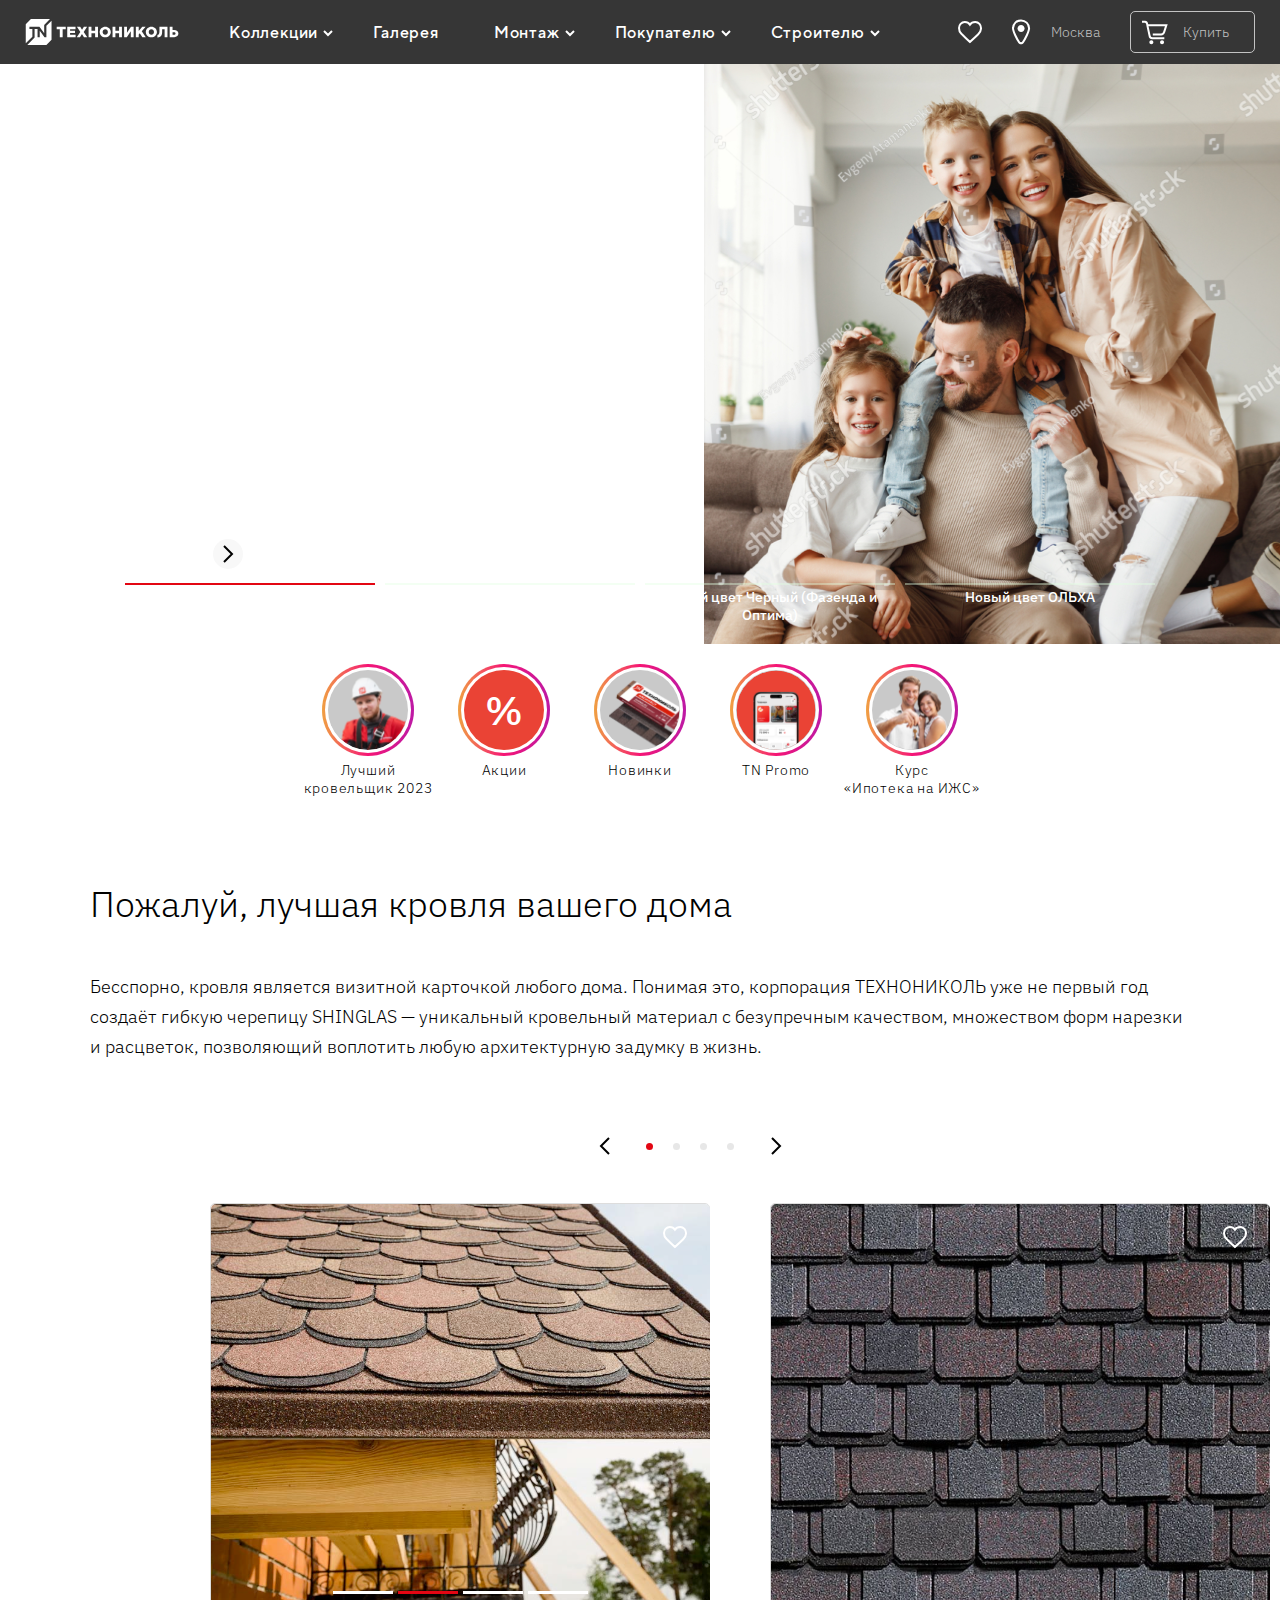
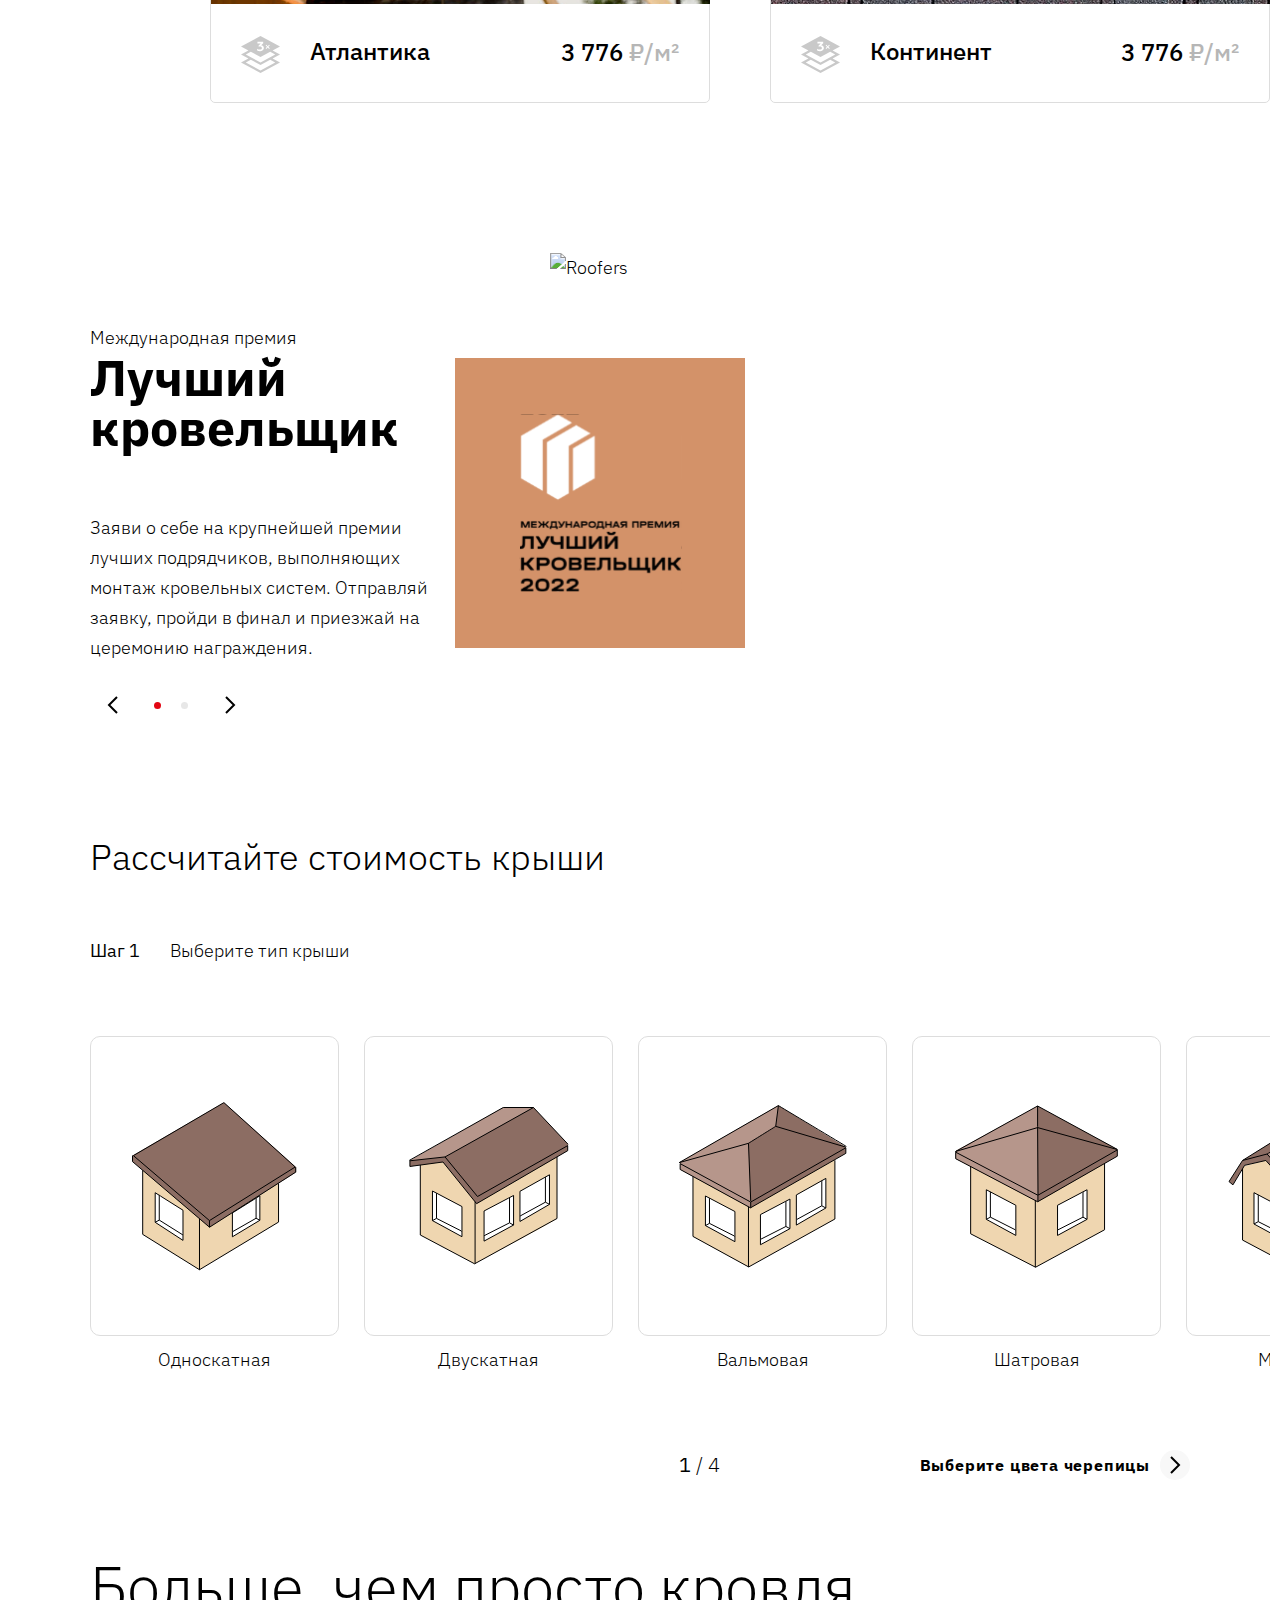
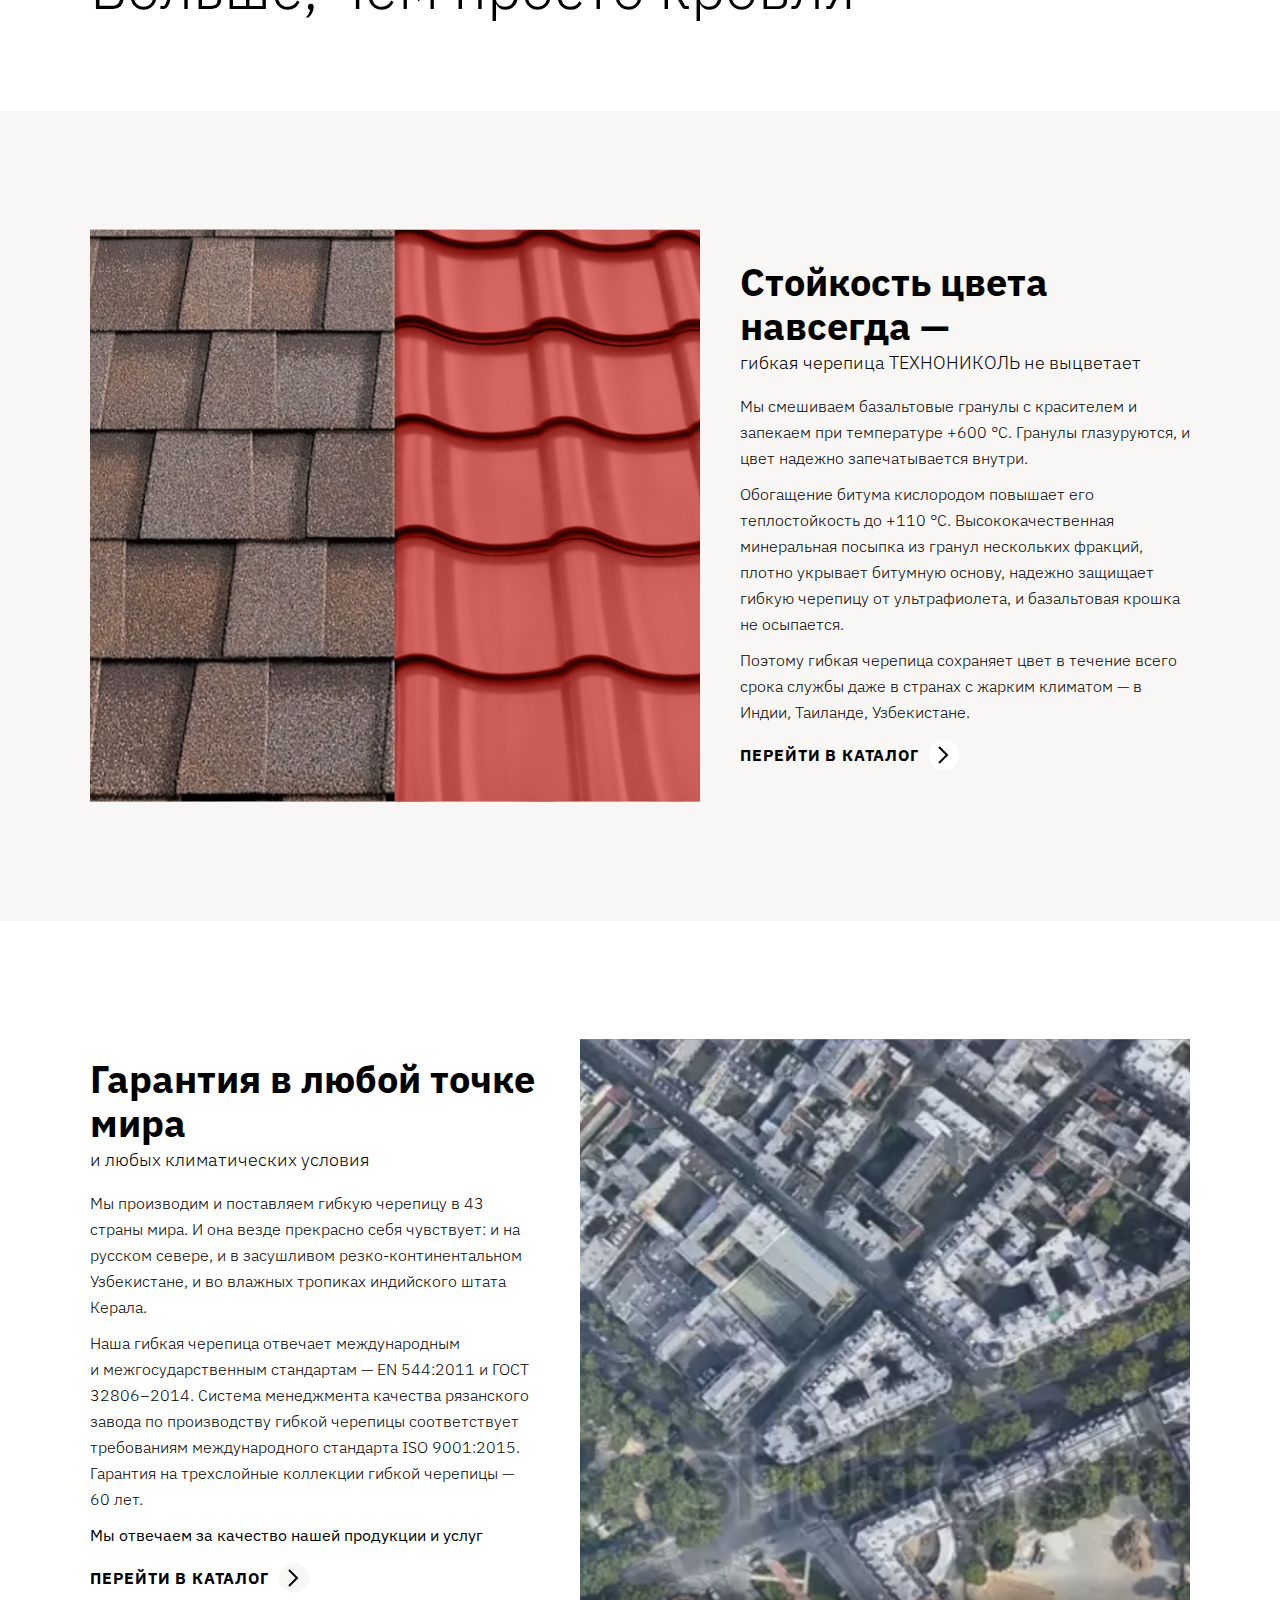
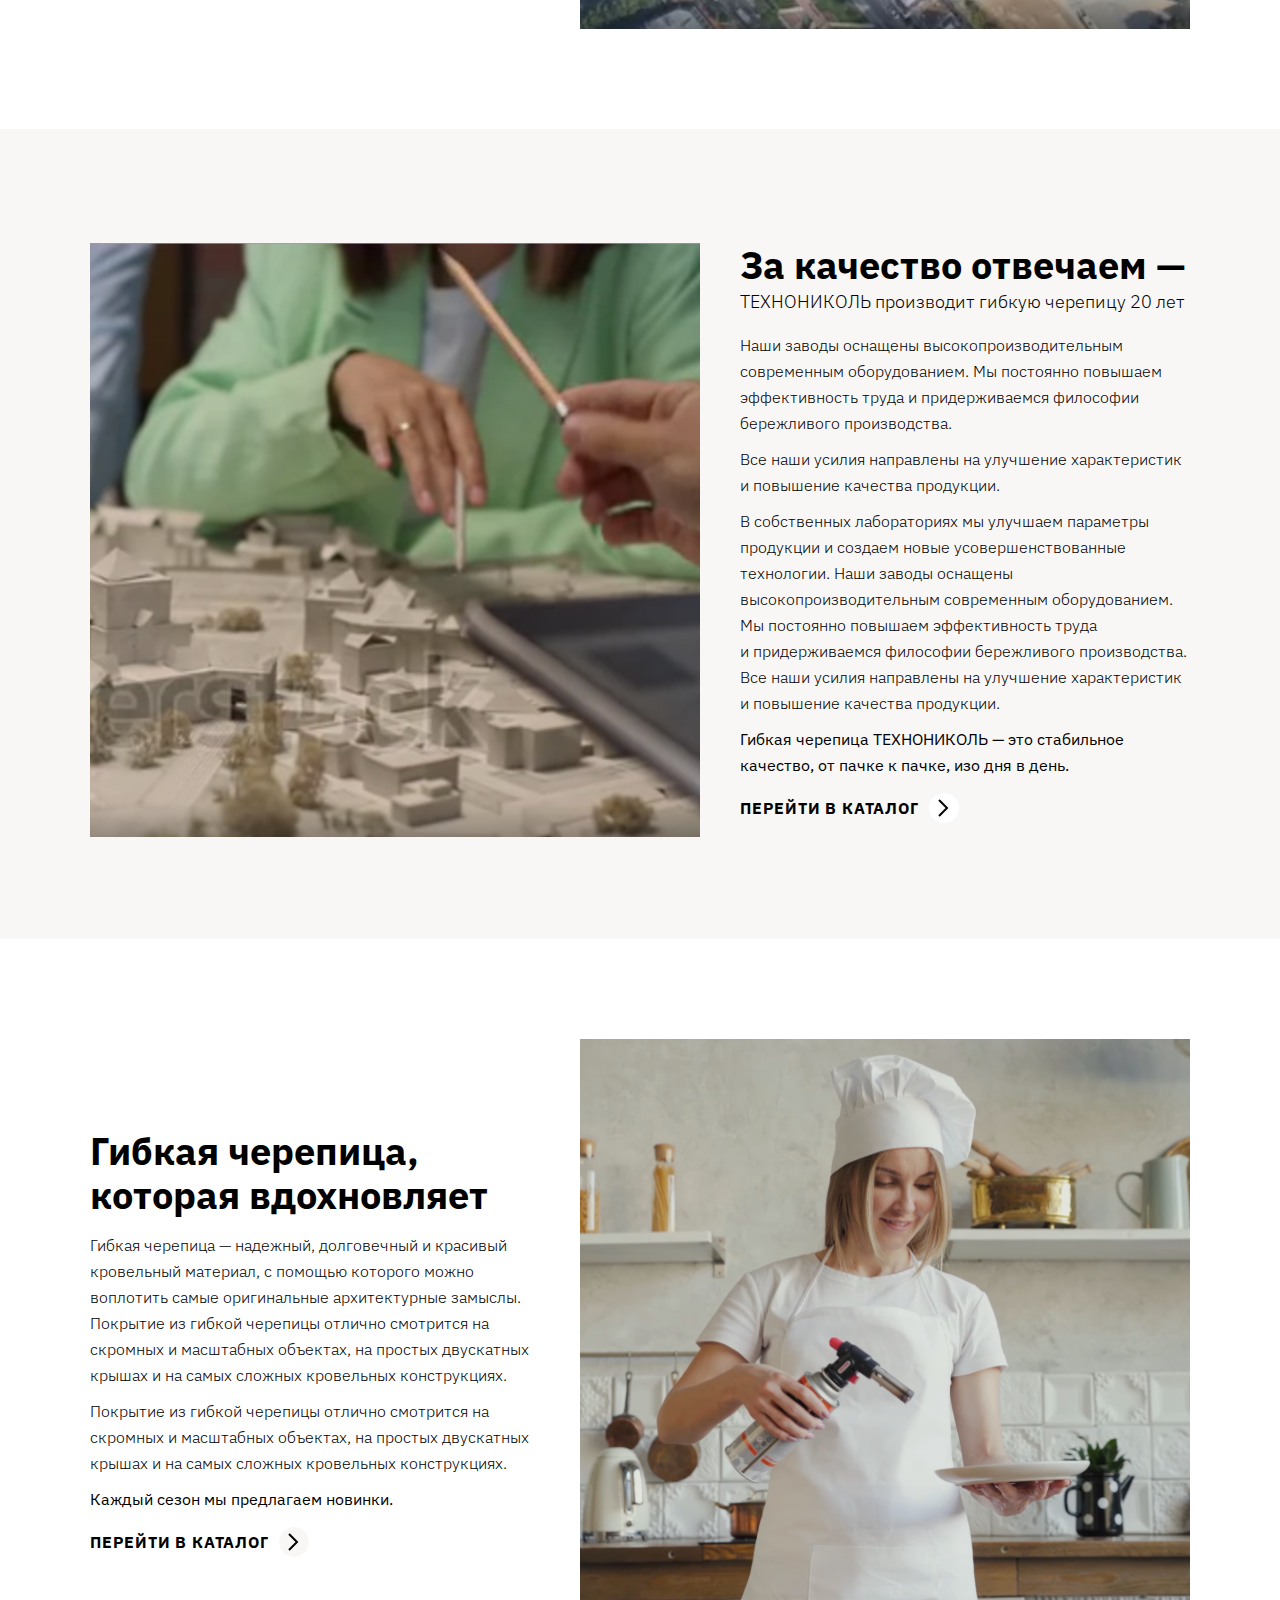
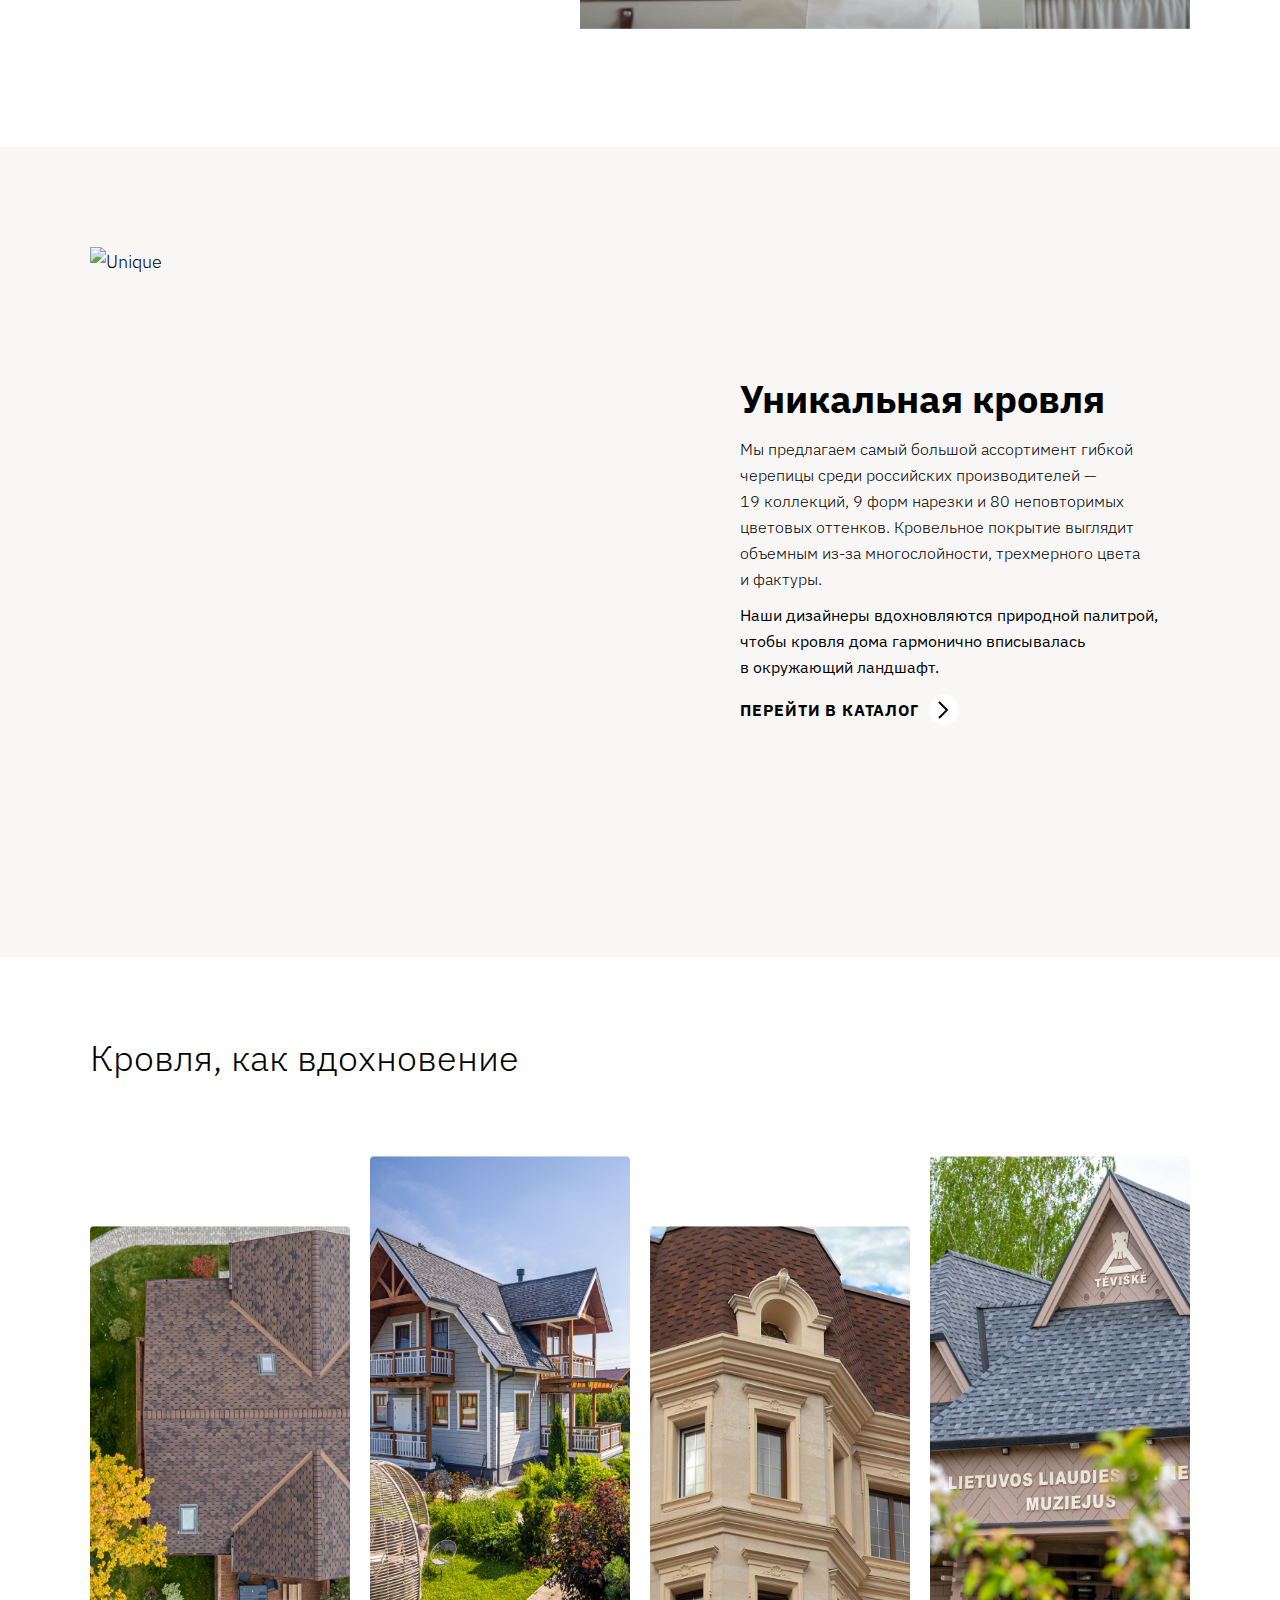
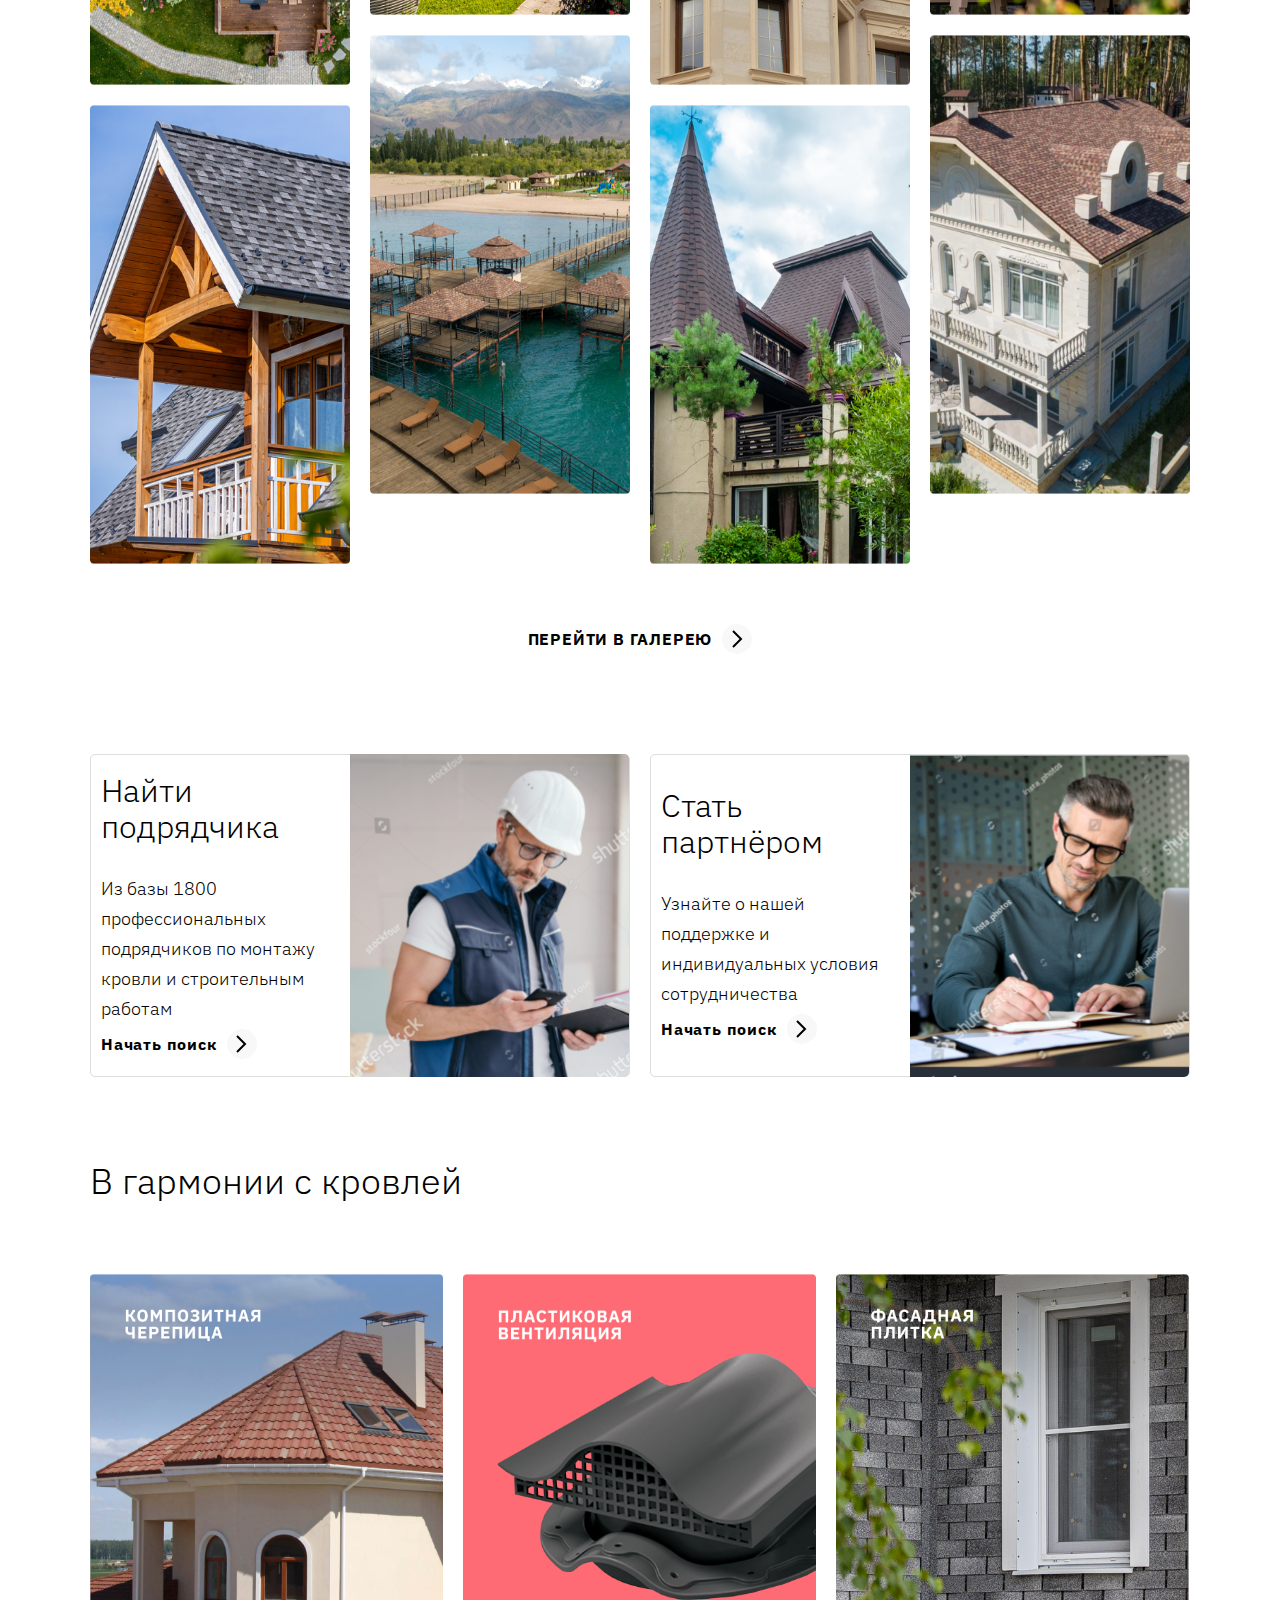
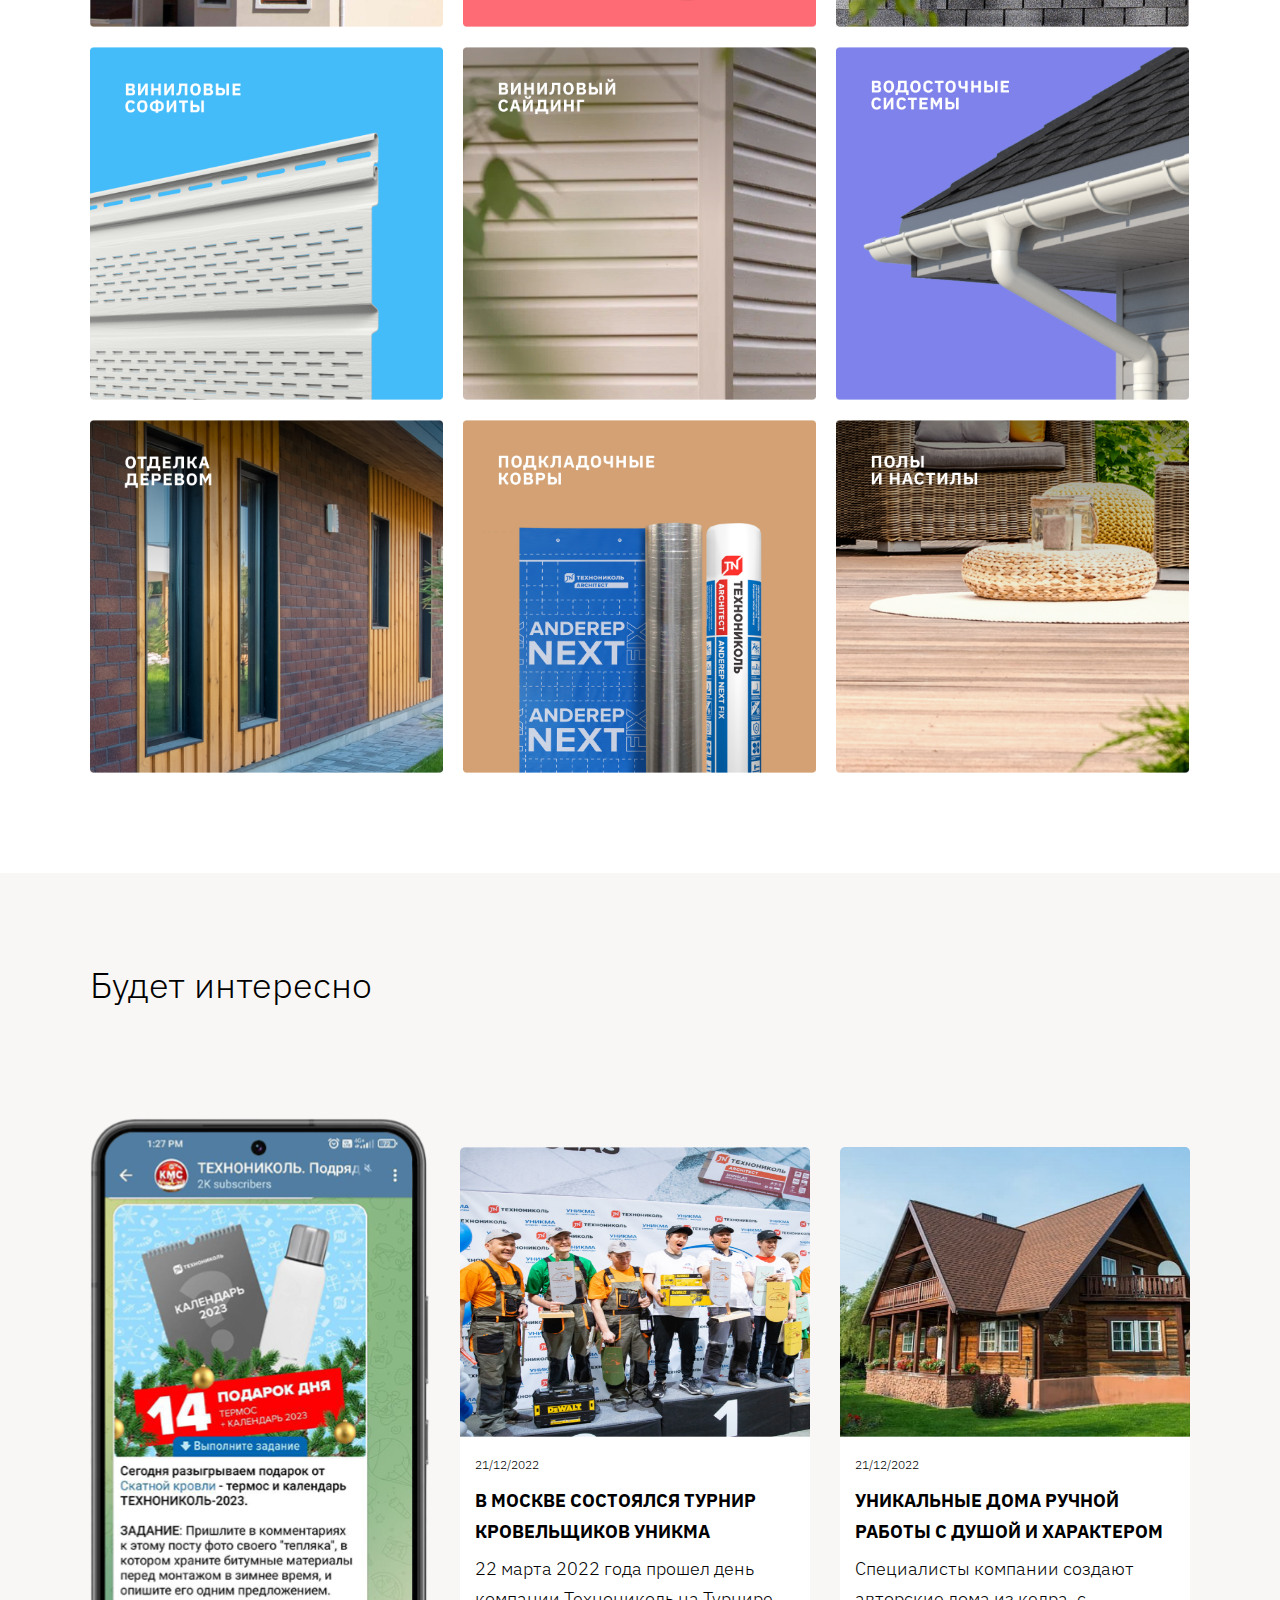
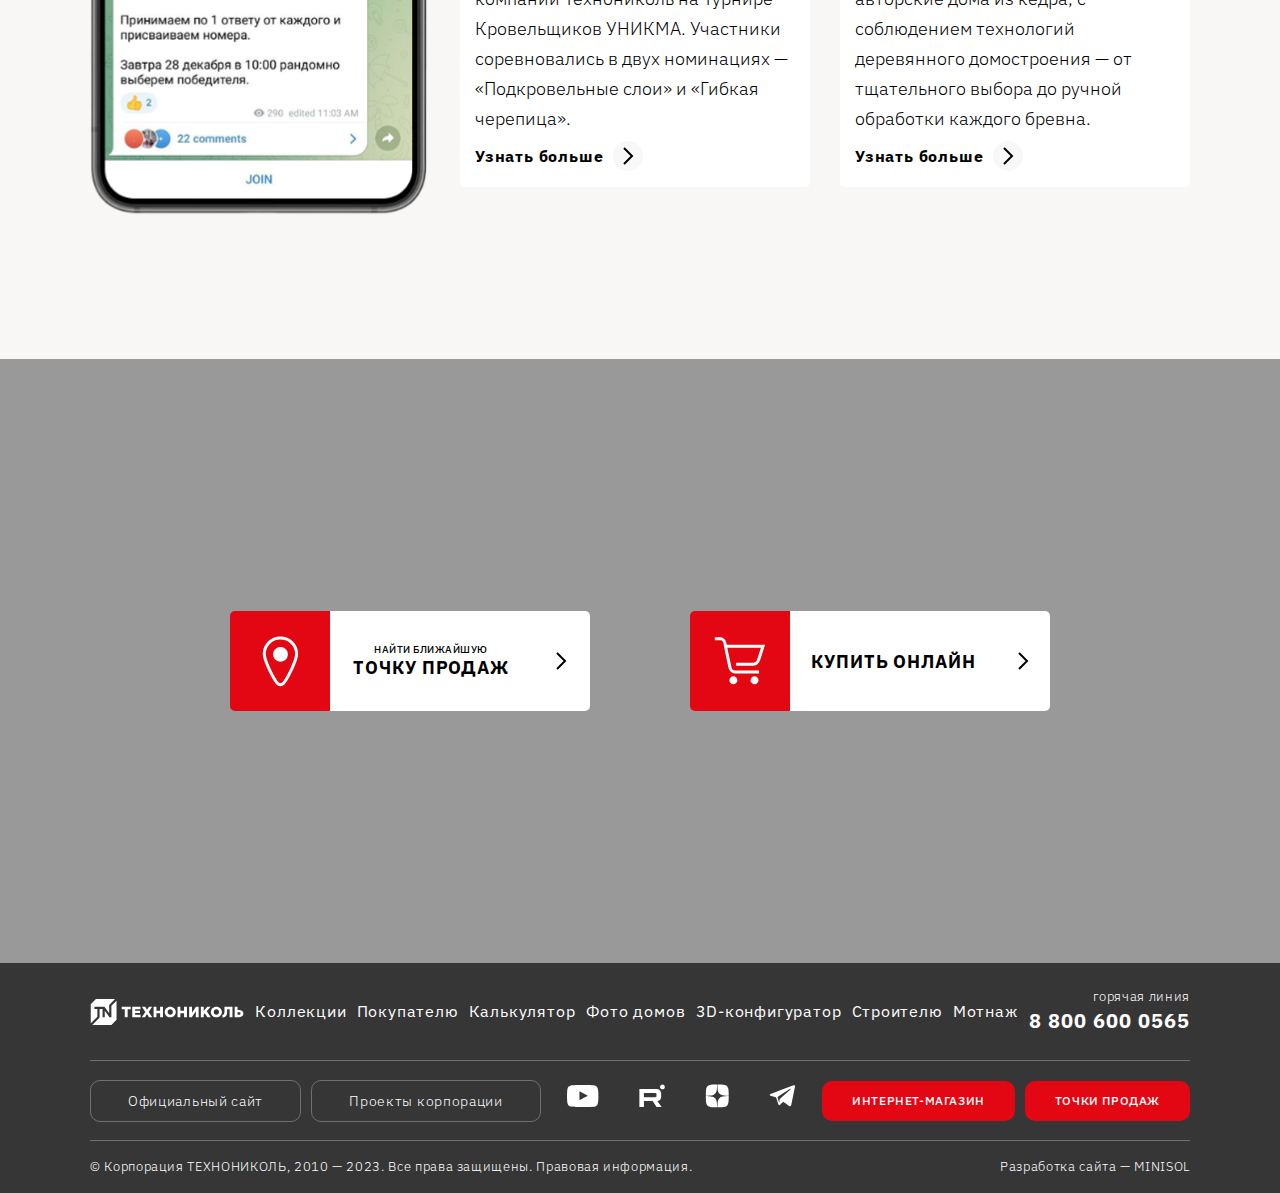
==== index.html @ dd513d57 "Добавил меню для мобилки" ====
<!DOCTYPE html>
<html lang="en">
  <head>
    <meta charset="UTF-8" />
    <meta http-equiv="X-UA-Compatible" content="IE=edge" />
    <meta name="viewport" content="width=device-width, initial-scale=1.0" />
    <title>Технониколь</title>
    <link rel="stylesheet" href="./styles/main.css" />
    <link rel="stylesheet" href="./styles/footer.css" />
    <link rel="stylesheet" href="./styles/sliderMenu.css" />
    <link rel="stylesheet" href="./styles/goToButton.css" />
    <script src="./js/roofSlider.js" defer></script>
    <script src="./js/rooferSlider.js" defer></script>
    <script src="./js/navigator.js" defer></script>
    <script src="./js/banners.js" defer></script>
    <script src="./js/roofEstimate.js" defer></script>
  </head>
  <body>
    <header class="header">
      <link rel="stylesheet" href="./styles/header.css" />
      <link rel="stylesheet" href="./styles/collectionMenu.css" />
      <div class="header_wrapper">
        <div class="header_left">
          <div class="header_title">
            <a href="#">
              <picture>
                <source
                  media="(max-width: 700px)"
                  srcset="./images/header/Logo320.svg"
                />
                <source
                  media="(max-width: 1430px)"
                  srcset="./images/header/Logo768.svg"
                />
                <img src="./images/header/Logo.svg" alt="Logo" />
              </picture>
            </a>
          </div>
          <nav>
            <ul class="header_navbar">
              <li class="navbar_item" id="collection">
                <div class="navbar_content">
                  <span>Коллекции</span>
                  <img src="./images/header/Arrow-down.svg" alt="Arrow" />
                  <img
                    src="./images/header/BlackArrowDown.svg"
                    alt="BlackArrowDown"
                  />
                </div>
              </li>
              <li class="navbar_item">
                <a href="#">Галерея</a>
              </li>
              <li class="navbar_item">
                <div class="navbar_content">
                  <span>Монтаж</span>
                  <img src="./images/header/Arrow-down.svg" alt="Arrow" />
                  <img
                    src="./images/header/BlackArrowDown.svg"
                    alt="BlackArrowDown"
                  />
                </div>
                <div class="dropdown_content">
                  <a href="#">Найти подрядчика</a>
                  <a href="#">Монтаж крыши</a>
                  <a href="#">Уход за крышей</a>
                  <a href="#">Документация </a>
                  <a href="#">Видео инструкции</a>
                  <a href="#">Часто задаваемые вопросы</a>
                </div>
              </li>
              <li class="navbar_item">
                <div class="navbar_content">
                  <span>Покупателю</span>
                  <img src="./images/header/Arrow-down.svg" alt="Arrow" />
                  <img
                    src="./images/header/BlackArrowDown.svg"
                    alt="BlackArrowDown"
                  />
                </div>
                <div class="dropdown_content">
                  <a href="#">Каталоги и сертификаты</a>
                  <a href="#">Бесплатные проекты домов</a>
                  <a href="#">Подбор комплектующих</a>
                  <a href="#">Часто задаваемые вопросы</a>
                  <a href="#">Оформить гарантию</a>
                  <a href="#">Заявить претензию</a>
                  <a href="#">Статьи</a>
                  <a href="#">Задать вопрос</a>
                </div>
              </li>
              <li class="navbar_item">
                <div class="navbar_content">
                  <span>Строителю</span>
                  <img src="./images/header/Arrow-down.svg" alt="Arrow" />
                  <img
                    src="./images/header/BlackArrowDown.svg"
                    alt="BlackArrowDown"
                  />
                </div>
                <div class="dropdown_content">
                  <a href="#">Стать партнёром</a>
                  <a href="#">Найти заказы</a>
                  <a href="#">Заказать материалы</a>
                  <a href="#">Вернуть часть стоимости материалов</a>
                  <a href="#">Получить премию «Лучший кровельщик»</a>
                  <a href="#">Предложить идею</a>
                  <a href="#">База знаний</a>
                  <a href="#">Задать вопрос</a>
                </div>
              </li>
            </ul>
          </nav>
        </div>
        <div class="header_right">
          <button class="favorites_button" type="submit">
            <img class="like_img" src="./images/header/Like.svg" alt="Like" />
            <img
              class="like_hover_img"
              src="./images/header/LikeHover.svg"
              alt="LikeHover"
            />
          </button>
          <button class="city_button" type="submit">
            <img class="city_img" src="./images/header/City.svg" alt="City" />
            <img
              class="city_hover_img"
              src="./images/header/CityHover.svg"
              alt="CityHover"
            />
            <span>Москва</span>
          </button>
          <button class="basket_button" type="submit">
            <img
              class="busket_img"
              src="./images/header/Basket.svg"
              alt="Basket"
            />
            <img
              class="busket_hover_img"
              src="./images/header/BasketHover.svg"
              alt="BasketHover"
            />
            <span>Купить</span>
          </button>
          <!-- <ul class="burger_menu">
            <li class="burger_menu_layer"></li>
            <li class="burger_menu_layer"></li>
            <li class="burger_menu_layer"></li>
          </ul> -->
        </div>
      </div>
    </header>
    <main>
      <section class="banners_section">
        <link rel="stylesheet" href="./styles/banners.css" />
        <div class="left_banner">
          <div class="banner_info">
            <p class="banner_subtitle">Новый цвет коллекции РАНЧО</p>
            <p class="banner_title">сиена</p>
            <div class="goto_wrapper">
              <p class="goto_text">Узнать больше</p>
              <button class="goto_button" type="submit">
                <img src="./images/banners/Arrow-right.svg" alt="Arrow" />
                <img src="./images/banners/Arrow-right-hover.svg" alt="Arrow" />
              </button>
            </div>
          </div>
        </div>
        <div class="right_banner"></div>
        <ul class="banner_menu">
          <li class="banner_menu_item">
            <div class="banner_menu_highlight"></div>
            <span class="banner_menu_text">Новый цвет СИЕНА</span>
          </li>
          <li class="banner_menu_item">
            <div class="banner_menu_highlight"></div>
            <span class="banner_menu_text">Новый цвет ОХРА</span>
          </li>
          <li class="banner_menu_item">
            <div class="banner_menu_highlight"></div>
            <span class="banner_menu_text"
              >Новый цвет Черный (Фазенда и Оптима)</span
            >
          </li>
          <li class="banner_menu_item">
            <div class="banner_menu_highlight"></div>
            <span class="banner_menu_text">Новый цвет ОЛЬХА</span>
          </li>
        </ul>
      </section>
      <section class="best_roof">
        <link rel="stylesheet" href="./styles/bestRoof.css" />
        <div class="container">
          <nav>
            <ul class="best_roof_nav">
              <li>
                <a href="#" class="nav_item">
                  <div class="nav_wrapper">
                    <picture>
                      <source
                        media="(max-width: 700px)"
                        srcset="./images/bestRoof/Roofer320.svg"
                      />
                      <img src="./images/bestRoof/Roofer.svg" alt="Roofer" />
                    </picture>
                  </div>
                  <div class="nav_title">
                    Лучший <br />
                    кровельщик 2023
                  </div>
                </a>
              </li>
              <li>
                <a href="#" class="nav_item">
                  <div class="nav_wrapper">
                    <!-- <img src="./images/bestRoof/Roofer.png" alt="Roofer" /> -->
                    <div class="promo_percent">
                      <span>%</span>
                    </div>
                  </div>
                  <div class="nav_title">Акции</div>
                </a>
              </li>
              <li>
                <a href="#" class="nav_item">
                  <div class="nav_wrapper">
                    <picture>
                      <source
                        media="(max-width: 700px)"
                        srcset="./images/bestRoof/New320.svg"
                      />
                      <img src="./images/bestRoof/New.svg" alt="New" />
                    </picture>
                  </div>
                  <div class="nav_title">Новинки</div>
                </a>
              </li>
              <li>
                <a href="#" class="nav_item">
                  <div class="nav_wrapper">
                    <picture>
                      <source
                        media="(max-width: 700px)"
                        srcset="./images/bestRoof/Promo320.svg"
                      />
                      <img src="./images/bestRoof/Promo.svg" alt="Promo" />
                    </picture>
                  </div>
                  <div class="nav_title">TN Promo</div>
                </a>
              </li>
              <li>
                <a href="#" class="nav_item">
                  <div class="nav_wrapper">
                    <img src="./images/bestRoof/Mortgage.svg" alt="Mortgage" />
                  </div>
                  <div class="nav_title">
                    Курс <br />
                    «Ипотека на ИЖС»
                  </div>
                </a>
              </li>
            </ul>
          </nav>
          <div class="best_roof_info">
            <div class="section_title">Пожалуй, лучшая кровля вашего дома</div>
            <article class="article_text">
              Бесспорно, кровля является визитной карточкой любого дома. Понимая
              это, корпорация ТЕХНОНИКОЛЬ уже не первый год создаёт гибкую
              черепицу SHINGLAS — уникальный кровельный материал с безупречным
              качеством, множеством форм нарезки и расцветок, позволяющий
              воплотить любую архитектурную задумку в жизнь.
            </article>
          </div>
          <div class="slider_gallery">
            <div class="slider_menu">
              <button class="prev" type="submit">
                <img
                  class="prev"
                  src="./images/slider/LeftSliderArrow.svg"
                  alt="LeftSliderArrow"
                />
              </button>
              <ul class="slider_items"></ul>
              <button class="next" type="submit">
                <img
                  class="next"
                  src="./images/slider/RightSliderArrow.svg"
                  alt="RightSliderArrow"
                />
              </button>
            </div>
            <div class="slider_list">
              <div class="slider_track" id="slider_track">
                <div class="slider_card" id="slider_card">
                  <div class="slider_img">
                    <picture>
                      <source
                        media="(max-width: 700px)"
                        srcset="./images/bestRoof/AntalikaRoof320.svg"
                      />
                      <img
                        src="./images/bestRoof/AntalikaRoof.svg"
                        alt="AntalikaRoof"
                      />
                    </picture>
                    <ul class="image_chooser">
                      <li class="image_chooser_item"></li>
                      <li class="image_chooser_item active_chooser_item"></li>
                      <li class="image_chooser_item"></li>
                      <li class="image_chooser_item"></li>
                    </ul>
                    <button class="slider_like_card" type="submit">
                      <img
                        class="favorite_roof"
                        src="./images/header/Like.svg"
                        alt="Like"
                      />
                    </button>
                  </div>
                  <div class="slider_info">
                    <div class="left_card_content">
                      <picture>
                        <source
                          media="(max-width: 700px)"
                          srcset="./images/bestRoof/ThreeLayers320.svg"
                        />
                        <img
                          class="layers"
                          src="./images/bestRoof/ThreeLayers.svg"
                          alt="ThreeLayers"
                        />
                      </picture>
                      <a class="roof_name" href="">Атлантика</a>
                    </div>
                    <div class="roof_pricepermeter">
                      <span>3 776</span>
                      <span class="rubl_meter">₽/м²</span>
                    </div>
                  </div>
                </div>
                <div class="slider_card" id="slider_card">
                  <div class="slider_img">
                    <img
                      src="./images/bestRoof/KontinentRoof.svg"
                      alt="KontinentRoof"
                    />
                    <button class="slider_like_card" type="submit">
                      <img
                        class="favorite_roof"
                        src="./images/header/Like.svg"
                        alt="Like"
                      />
                    </button>
                  </div>
                  <div class="slider_info">
                    <div class="left_card_content">
                      <img
                        class="layers"
                        src="./images/bestRoof/ThreeLayers.svg"
                        alt="ThreeLayers"
                      />
                      <a class="roof_name" href="">Континент</a>
                    </div>
                    <div class="roof_pricepermeter">
                      <span>3 776</span>
                      <span class="rubl_meter">₽/м²</span>
                    </div>
                  </div>
                </div>
                <div class="slider_card" id="slider_card">
                  <div class="slider_img">
                    <img
                      src="./images/bestRoof/VesternRoof.svg"
                      alt="VesternRoof"
                    />
                    <button class="slider_like_card" type="submit">
                      <img
                        class="favorite_roof"
                        src="./images/header/Like.svg"
                        alt="Like"
                      />
                    </button>
                  </div>
                  <div class="slider_info">
                    <div class="left_card_content">
                      <img
                        class="layers"
                        src="./images/bestRoof/TwoLayers.svg"
                        alt="ThreeLayers"
                      />
                      <a class="roof_name" href="">Вестерн</a>
                    </div>
                    <div class="roof_pricepermeter">
                      <span>2 614</span>
                      <span class="rubl_meter">₽/м²</span>
                    </div>
                  </div>
                </div>
                <div class="slider_card" id="slider_card">
                  <div class="slider_img">
                    <img
                      src="./images/bestRoof/VesternRoof.svg"
                      alt="VesternRoof"
                    />
                    <button class="slider_like_card" type="submit">
                      <img
                        class="favorite_roof"
                        src="./images/header/Like.svg"
                        alt="Like"
                      />
                    </button>
                  </div>
                  <div class="slider_info">
                    <div class="left_card_content">
                      <img
                        class="layers"
                        src="./images/bestRoof/TwoLayers.svg"
                        alt="ThreeLayers"
                      />
                      <a class="roof_name" href="#">Вестерн</a>
                    </div>
                    <div class="roof_pricepermeter">
                      <span>2 614</span>
                      <span class="rubl_meter">₽/м²</span>
                    </div>
                  </div>
                </div>
                <div class="slider_card" id="slider_card">
                  <div class="slider_img">
                    <img
                      src="./images/bestRoof/VesternRoof.svg"
                      alt="VesternRoof"
                    />
                    <button class="slider_like_card" type="submit">
                      <img
                        class="favorite_roof"
                        src="./images/header/Like.svg"
                        alt="Like"
                      />
                    </button>
                  </div>
                  <div class="slider_info">
                    <div class="left_card_content">
                      <img
                        class="layers"
                        src="./images/bestRoof/TwoLayers.svg"
                        alt="ThreeLayers"
                      />
                      <a class="roof_name" href="#">Вестерн</a>
                    </div>
                    <div class="roof_pricepermeter">
                      <span>2 614</span>
                      <span class="rubl_meter">₽/м²</span>
                    </div>
                  </div>
                </div>
              </div>
            </div>
          </div>
        </div>
      </section>
      <section class="best_roofer">
        <link rel="stylesheet" href="./styles/bestRoofer.css" />
        <div class="container">
          <div class="best_roofer_slider" id="best_roofer_slider">
            <div class="slider_list">
              <div class="slider_track">
                <div class="slider_card">
                  <span class="article_text">Международная премия</span>
                  <div class="article_title_text">Лучший кровельщик</div>
                  <article class="article_text">
                    Заяви о себе на крупнейшей премии лучших подрядчиков,
                    выполняющих монтаж кровельных систем. Отправляй заявку,
                    пройди в финал и приезжай на церемонию награждения.
                  </article>
                </div>
                <div class="slider_card">
                  <span class="article_text">Международная премия</span>
                  <div class="article_title_text">Лучший кровельщик</div>
                  <article class="article_text">
                    Заяви о себе на крупнейшей премии лучших подрядчиков,
                    выполняющих монтаж кровельных систем. Отправляй заявку,
                    пройди в финал и приезжай на церемонию награждения.
                  </article>
                </div>
              </div>
            </div>
            <div class="slider_menu">
              <button class="prev" type="submit">
                <img
                  class="prev"
                  src="./images/slider/LeftSliderArrow.svg"
                  alt="LeftSliderArrow"
                />
              </button>
              <ul class="slider_items" id="slider_items"></ul>
              <button class="next" type="submit">
                <img
                  class="next"
                  src="./images/slider/RightSliderArrow.svg"
                  alt="RightSliderArrow"
                />
              </button>
            </div>
          </div>
          <div class="best_roofer_right_content">
            <picture>
              <source
                media="(max-width: 700px)"
                srcset="./images/bestRoofer/Roofers320.svg"
              />
              <source
                media="(max-width: 1430px)"
                srcset="./images/bestRoofer/Roofers768.svg"
              />
              <source
                media="(max-width: 1600px)"
                srcset="./images/bestRoofer/Roofers1600.svg"
              />
              <img
                class="roofers_img"
                src="./images/bestRoofer/Roofers.svg"
                alt="Roofers"
              />
            </picture>
            <div class="international_award_block">
              <picture>
                <source
                  media="(max-width: 1430px)"
                  srcset="./images/bestRoofer/InternationalAwards768.svg"
                />
                <source
                  media="(max-width: 1600px)"
                  srcset="./images/bestRoofer/InternationalAwards1600.svg"
                />
                <img
                  class="award_img"
                  src="./images/bestRoofer/InternationalAwards.svg"
                  alt="InternationalAwards"
                />
              </picture>
            </div>
          </div>
          <ul class="slider_menu">
            <button class="prev" type="submit">
              <img
                src="./images/slider/LeftSliderArrow.svg"
                alt="LeftSliderArrow"
              />
            </button>
            <li class="slider_item active_item"></li>
            <li class="slider_item"></li>
            <li class="slider_item"></li>
            <li class="slider_item"></li>
            <li class="slider_item"></li>
            <button class="next" type="submit">
              <img
                src="./images/slider/RightSliderArrow.svg"
                alt="RightSliderArrow"
              />
            </button>
          </ul>
        </div>
      </section>
      <section class="roof_estimate">
        <link rel="stylesheet" href="./styles/roofEstimate.css" />
        <div class="container">
          <div class="section_title">Рассчитайте стоимость крыши</div>
          <div class="estimate_settings">
            <div class="estimate_step_info">
              <div class="step_number"><strong>Шаг 1</strong></div>
              <div class="additional_text">Выберите тип крыши</div>
            </div>
            <div class="roof_cards">
              <div class="roof_card">
                <div class="roof_card_img">
                  <img
                    src="./images/roofEstimate/ShedRoof.svg"
                    alt="ShedRoof"
                  />
                </div>
                <span class="roof_card_name">Односкатная</span>
              </div>
              <div class="roof_card">
                <div class="roof_card_img">
                  <img
                    src="./images/roofEstimate/GableRoof.svg"
                    alt="GableRoof"
                  />
                </div>
                <span class="roof_card_name">Двускатная</span>
              </div>
              <div class="roof_card">
                <div class="roof_card_img">
                  <img
                    src="./images/roofEstimate/HipRoof.svg"
                    alt="MarqueeRoof"
                  />
                </div>
                <span class="roof_card_name">Вальмовая</span>
              </div>
              <div class="roof_card">
                <div class="roof_card_img">
                  <img
                    src="./images/roofEstimate/MarqueeRoof.svg"
                    alt="AtticRoof"
                  />
                </div>
                <span class="roof_card_name">Шатровая</span>
              </div>
              <div class="roof_card">
                <div class="roof_card_img">
                  <img
                    src="./images/roofEstimate/AtticRoof.svg"
                    alt="AtticRoof"
                  />
                </div>
                <span class="roof_card_name">Мансардная</span>
              </div>
              <div class="roof_card">
                <div class="roof_card_img">
                  <img
                    src="./images/roofEstimate/DifficultRoof.svg"
                    alt="DifficultRoof"
                  />
                </div>
                <span class="roof_card_name">Сложная</span>
              </div>
            </div>
            <ul class="slider_menu">
              <button class="prev" type="submit">
                <img
                  src="./images/slider/LeftSliderArrow.svg"
                  alt="LeftSliderArrow"
                />
              </button>
              <li class="slider_item active_item"></li>
              <li class="slider_item"></li>
              <li class="slider_item"></li>
              <li class="slider_item"></li>
              <li class="slider_item"></li>
              <button class="next" type="submit">
                <img
                  src="./images/slider/RightSliderArrow.svg"
                  alt="RightSliderArrow"
                />
              </button>
            </ul>
            <div class="steps_controller">
              <div class="step_counter"><strong>1</strong> / 4</div>
              <div class="goto_wrapper">
                <p class="goto_text">
                  <strong>Выберите цвета черепицы</strong>
                </p>
                <button class="goto_button" type="submit">
                  <img src="./images/banners/Arrow-right.svg" alt="Arrow" />
                  <img
                    src="./images/banners/Arrow-right-hover.svg"
                    alt="Arrow"
                  />
                </button>
              </div>
            </div>
          </div>
          <div class="tagline">Больше, чем просто кровля</div>
        </div>
      </section>
      <section class="info_section">
        <div class="block_wrapper">
          <div class="container">
            <div class="info_block">
              <div class="info_block_img">
                <picture>
                  <source
                    media="(max-width: 700px)"
                    srcset="./images/infoSection/ColorDurability320.svg"
                  />
                  <source
                    media="(max-width: 1050px)"
                    srcset="./images/infoSection/ColorDurability768.svg"
                  />
                  <source
                    media="(max-width: 1680px)"
                    srcset="./images/infoSection/ColorDurability1600.svg"
                  />
                  <img
                    src="./images/infoSection/ColorDurability.svg"
                    alt="ColorDurability"
                  />
                </picture>
              </div>
              <ul class="slider_menu">
                <button class="prev" type="submit">
                  <img
                    src="./images/slider/LeftSliderArrow.svg"
                    alt="LeftSliderArrow"
                  />
                </button>
                <li class="slider_item active_item"></li>
                <li class="slider_item"></li>
                <li class="slider_item"></li>
                <li class="slider_item"></li>
                <li class="slider_item"></li>
                <button class="next" type="submit">
                  <img
                    src="./images/slider/RightSliderArrow.svg"
                    alt="RightSliderArrow"
                  />
                </button>
              </ul>
              <article class="info_block_text">
                <div class="info_title">
                  <p class="article_subtitle">Стойкость цвета навсегда —</p>
                  <p class="additional_text">
                    гибкая черепица ТЕХНОНИКОЛЬ не выцветает
                  </p>
                </div>
                <div class="info_text">
                  <p class="article_text">
                    Мы смешиваем базальтовые гранулы с красителем и запекаем при
                    температуре +600 °С. Гранулы глазуруются, и цвет надежно
                    запечатывается внутри.
                  </p>
                  <p class="article_text">
                    Обогащение битума кислородом повышает его теплостойкость до
                    +110 °С. Высококачественная минеральная посыпка из гранул
                    нескольких фракций, плотно укрывает битумную основу, надежно
                    защищает гибкую черепицу от ультрафиолета, и базальтовая
                    крошка не осыпается.
                  </p>
                  <p class="article_text">
                    Поэтому гибкая черепица сохраняет цвет в течение всего срока
                    службы даже в странах с жарким климатом — в Индии, Таиланде,
                    Узбекистане.
                  </p>
                </div>
                <div class="goto_wrapper">
                  <p class="goto_text">
                    <strong>перейти в каталог</strong>
                  </p>
                  <button class="goto_button" type="submit">
                    <img src="./images/banners/Arrow-right.svg" alt="Arrow" />
                    <img
                      src="./images/banners/Arrow-right-hover.svg"
                      alt="Arrow"
                    />
                  </button>
                </div>
              </article>
            </div>
          </div>
        </div>
        <div class="container">
          <div class="info_block">
            <article class="info_block_text">
              <div class="info_title">
                <p class="article_subtitle">Гарантия в любой точке мира</p>
                <p class="additional_text">и любых климатических условия</p>
              </div>
              <div class="info_text">
                <p class="article_text">
                  Мы производим и поставляем гибкую черепицу в 43 страны мира. И
                  она везде прекрасно себя чувствует: и на русском севере, и
                  в засушливом резко-континентальном Узбекистане, и во влажных
                  тропиках индийского штата Керала.
                </p>
                <p class="article_text">
                  Наша гибкая черепица отвечает международным
                  и межгосударственным стандартам — EN 544:2011 и ГОСТ
                  32806−2014. Система менеджмента качества рязанского завода
                  по производству гибкой черепицы соответствует требованиям
                  международного стандарта ISO 9001:2015. Гарантия на
                  трехслойные коллекции гибкой черепицы — 60 лет.
                </p>
                <p class="article_text">
                  <strong
                    >Мы отвечаем за качество нашей продукции и услуг</strong
                  >
                </p>
              </div>
              <div class="goto_wrapper">
                <p class="goto_text">
                  <strong>перейти в каталог</strong>
                </p>
                <button class="goto_button" type="submit">
                  <img src="./images/banners/Arrow-right.svg" alt="Arrow" />
                  <img
                    src="./images/banners/Arrow-right-hover.svg"
                    alt="Arrow"
                  />
                </button>
              </div>
            </article>
            <div class="info_block_img">
              <picture>
                <source
                  media="(max-width: 1050px)"
                  srcset="./images/infoSection/GuaranteeMap768.svg"
                />
                <source
                  media="(max-width: 1680px)"
                  srcset="./images/infoSection/GuaranteeMap1600.svg"
                />
                <img
                  src="./images/infoSection/GuaranteeMap.svg"
                  alt="GuaranteeMap"
                />
              </picture>
            </div>
          </div>
        </div>
        <div class="block_wrapper">
          <div class="container">
            <div class="info_block">
              <div class="info_block_img">
                <picture>
                  <source
                    media="(max-width: 1050px)"
                    srcset="./images/infoSection/Quality768.svg"
                  />
                  <source
                    media="(max-width: 1680px)"
                    srcset="./images/infoSection/Quality1600.svg"
                  />
                  <img src="./images/infoSection/Quality.svg" alt="Quality" />
                </picture>
              </div>
              <article class="info_block_text">
                <div class="info_title">
                  <p class="article_subtitle">За качество отвечаем —</p>
                  <p class="additional_text">
                    ТЕХНОНИКОЛЬ производит гибкую черепицу 20 лет
                  </p>
                </div>
                <div class="info_text">
                  <p class="article_text">
                    Наши заводы оснащены высокопроизводительным современным
                    оборудованием. Мы постоянно повышаем эффективность труда
                    и придерживаемся философии бережливого производства.
                  </p>
                  <p class="article_text">
                    Все наши усилия направлены на улучшение характеристик
                    и повышение качества продукции.
                  </p>
                  <p class="article_text">
                    В собственных лабораториях мы улучшаем параметры продукции
                    и создаем новые усовершенствованные технологии. Наши заводы
                    оснащены высокопроизводительным современным оборудованием.
                    Мы постоянно повышаем эффективность труда и придерживаемся
                    философии бережливого производства. Все наши усилия
                    направлены на улучшение характеристик и повышение качества
                    продукции.
                  </p>
                  <p class="article_text">
                    <strong>
                      Гибкая черепица ТЕХНОНИКОЛЬ — это стабильное качество, от
                      пачке к пачке, изо дня в день.
                    </strong>
                  </p>
                </div>
                <div class="goto_wrapper">
                  <p class="goto_text">
                    <strong>перейти в каталог</strong>
                  </p>
                  <button class="goto_button" type="submit">
                    <img src="./images/banners/Arrow-right.svg" alt="Arrow" />
                    <img
                      src="./images/banners/Arrow-right-hover.svg"
                      alt="Arrow"
                    />
                  </button>
                </div>
              </article>
            </div>
          </div>
        </div>
        <div class="container">
          <div class="info_block">
            <article class="info_block_text">
              <div class="info_title">
                <p class="article_subtitle">
                  Гибкая черепица, <br />
                  которая вдохновляет
                </p>
              </div>
              <div class="info_text">
                <p class="article_text">
                  Гибкая черепица — надежный, долговечный и красивый кровельный
                  материал, с помощью которого можно воплотить самые
                  оригинальные архитектурные замыслы. Покрытие из гибкой
                  черепицы отлично смотрится на скромных и масштабных объектах,
                  на простых двускатных крышах и на самых сложных кровельных
                  конструкциях.
                </p>
                <p class="article_text">
                  Покрытие из гибкой черепицы отлично смотрится на скромных
                  и масштабных объектах, на простых двускатных крышах и на самых
                  сложных кровельных конструкциях.
                </p>
                <p class="article_text">
                  <strong>Каждый сезон мы предлагаем новинки.</strong>
                </p>
              </div>
              <div class="goto_wrapper">
                <p class="goto_text">
                  <strong>перейти в каталог</strong>
                </p>
                <button class="goto_button" type="submit">
                  <img src="./images/banners/Arrow-right.svg" alt="Arrow" />
                  <img
                    src="./images/banners/Arrow-right-hover.svg"
                    alt="Arrow"
                  />
                </button>
              </div>
            </article>
            <div class="info_block_img">
              <picture>
                <source
                  media="(max-width: 1050px)"
                  srcset="./images/infoSection/Flexible768.svg"
                />
                <source
                  media="(max-width: 1680px)"
                  srcset="./images/infoSection/Flexible1600.svg"
                />
                <img src="./images/infoSection/Flexible.svg" alt="Flexible" />
              </picture>
            </div>
          </div>
        </div>
        <div class="block_wrapper">
          <div class="container">
            <div class="info_block">
              <div class="info_block_img">
                <picture>
                  <source
                    media="(max-width: 1050px)"
                    srcset="./images/infoSection/Unique768.svg"
                  />
                  <source
                    media="(max-width: 1680px)"
                    srcset="./images/infoSection/Unique1600.svg"
                  />
                  <img src="./images/infoSection/Unique.svg" alt="Unique" />
                </picture>
              </div>
              <article class="info_block_text">
                <div class="info_title">
                  <p class="article_subtitle">Уникальная кровля</p>
                </div>
                <div class="info_text">
                  <p class="article_text">
                    Мы предлагаем самый большой ассортимент гибкой черепицы
                    среди российских производителей — 19 коллекций, 9 форм
                    нарезки и 80 неповторимых цветовых оттенков. Кровельное
                    покрытие выглядит объемным из-за многослойности, трехмерного
                    цвета и фактуры.
                  </p>
                  <p class="article_text">
                    <strong>
                      Наши дизайнеры вдохновляются природной палитрой, чтобы
                      кровля дома гармонично вписывалась в окружающий ландшафт.
                    </strong>
                  </p>
                </div>
                <div class="goto_wrapper">
                  <p class="goto_text">
                    <strong>перейти в каталог</strong>
                  </p>
                  <button class="goto_button" type="submit">
                    <img src="./images/banners/Arrow-right.svg" alt="Arrow" />
                    <img
                      src="./images/banners/Arrow-right-hover.svg"
                      alt="Arrow"
                    />
                  </button>
                </div>
              </article>
            </div>
          </div>
        </div>
        <link rel="stylesheet" href="./styles/infoSection.css" />
      </section>
      <section class="roof_inspiration">
        <link rel="stylesheet" href="./styles/roofInspiration.css" />
        <div class="container">
          <div class="section_title">Кровля, как вдохновение</div>
          <div class="inspiration_cards">
            <div class="inspiration_card">
              <picture>
                <source
                  srcset="./images/roofInspiration/InspirationRoof1media.png"
                  media="(max-width: 1050px)"
                />
                <img
                  src="./images/roofInspiration/InspirationRoof1.png"
                  alt="InspirationRoof1"
                />
              </picture>
            </div>
            <div class="inspiration_card">
              <picture>
                <source
                  srcset="./images/roofInspiration/InspirationRoof2media.png"
                  media="(max-width: 1050px)"
                />
                <img
                  src="./images/roofInspiration/InspirationRoof2.png"
                  alt="InspirationRoof2"
                />
              </picture>
            </div>
            <div class="inspiration_card">
              <picture>
                <source
                  srcset="./images/roofInspiration/InspirationRoof3media.png"
                  media="(max-width: 1050px)"
                />
                <img
                  src="./images/roofInspiration/InspirationRoof3.png"
                  alt="InspirationRoof3"
                />
              </picture>
            </div>
            <div class="inspiration_card">
              <picture>
                <source
                  srcset="./images/roofInspiration/InspirationRoof4media.png"
                  media="(max-width: 1050px)"
                />
                <img
                  src="./images/roofInspiration/InspirationRoof4.png"
                  alt="InspirationRoof4"
                />
              </picture>
            </div>
            <div class="inspiration_card">
              <picture>
                <source
                  srcset="./images/roofInspiration/InspirationRoof5media.png"
                  media="(max-width: 1050px)"
                />
                <img
                  src="./images/roofInspiration/InspirationRoof5.png"
                  alt="InspirationRoof5"
                />
              </picture>
            </div>
            <div class="inspiration_card">
              <picture>
                <source
                  srcset="./images/roofInspiration/InspirationRoof6media.png"
                  media="(max-width: 1050px)"
                />
                <img
                  src="./images/roofInspiration/InspirationRoof6.png"
                  alt="InspirationRoof6"
                />
              </picture>
            </div>
            <div class="inspiration_card">
              <picture>
                <source
                  srcset="./images/roofInspiration/InspirationRoof7media.png"
                  media="(max-width: 1050px)"
                />
                <img
                  src="./images/roofInspiration/InspirationRoof7.png"
                  alt="InspirationRoof7"
                />
              </picture>
            </div>
            <div class="inspiration_card">
              <picture>
                <source
                  srcset="./images/roofInspiration/InspirationRoof8media.png"
                  media="(max-width: 1050px)"
                />
                <img
                  src="./images/roofInspiration/InspirationRoof8.png"
                  alt="InspirationRoof8"
                />
              </picture>
            </div>
          </div>
          <ul class="slider_menu">
            <button class="prev" type="submit">
              <img
                src="./images/slider/LeftSliderArrow.svg"
                alt="LeftSliderArrow"
              />
            </button>
            <li class="slider_item active_item"></li>
            <li class="slider_item"></li>
            <li class="slider_item"></li>
            <li class="slider_item"></li>
            <li class="slider_item"></li>
            <button class="next" type="submit">
              <img
                src="./images/slider/RightSliderArrow.svg"
                alt="RightSliderArrow"
              />
            </button>
          </ul>
          <div class="goto_wrapper">
            <p class="goto_text">
              <strong>перейти в галерею</strong>
            </p>
            <button class="goto_button" type="submit">
              <img src="./images/banners/Arrow-right.svg" alt="Arrow" />
              <img src="./images/banners/Arrow-right-hover.svg" alt="Arrow" />
            </button>
          </div>
        </div>
      </section>
      <section class="offer_section">
        <link rel="stylesheet" href="./styles/offerSection.css" />
        <div class="container">
          <div class="offers">
            <div class="offer_card">
              <div class="offer_card_content">
                <div class="offer_card_title">Найти подрядчика</div>
                <div class="article_text">
                  Из базы 1800 профессиональных подрядчиков по монтажу кровли и
                  строительным работам
                </div>
                <div class="goto_wrapper">
                  <p class="goto_text">
                    <strong>Начать поиск</strong>
                  </p>
                  <button class="goto_button" type="submit">
                    <img src="./images/banners/Arrow-right.svg" alt="Arrow" />
                    <img
                      src="./images/banners/Arrow-right-hover.svg"
                      alt="Arrow"
                    />
                  </button>
                </div>
              </div>
              <picture>
                <source
                  srcset="./images/offerSection/Contractor320.svg"
                  media="(max-width: 700px)"
                />
                <source
                  srcset="./images/offerSection/Contractor768.svg"
                  media="(max-width: 1150px)"
                />
                <source
                  srcset="./images/offerSection/Contractor1600.svg"
                  media="(max-width: 1680px)"
                />
                <img
                  class="offer_card_img"
                  src="./images/offerSection/Contractor.svg"
                  alt="Contractor"
                />
              </picture>
            </div>
            <div class="offer_card">
              <div class="offer_card_content">
                <div class="offer_card_title">Стать партнёром</div>
                <div class="article_text">
                  Узнайте о нашей поддержке и индивидуальных условия
                  сотрудничества
                </div>
                <div class="goto_wrapper">
                  <p class="goto_text">
                    <strong>Начать поиск</strong>
                  </p>
                  <button class="goto_button" type="submit">
                    <img src="./images/banners/Arrow-right.svg" alt="Arrow" />
                    <img
                      src="./images/banners/Arrow-right-hover.svg"
                      alt="Arrow"
                    />
                  </button>
                </div>
              </div>
              <picture>
                <source
                  srcset="./images/offerSection/Partner320.svg"
                  media="(max-width: 700px)"
                />
                <source
                  srcset="./images/offerSection/Partner768.svg"
                  media="(max-width: 1150px)"
                />
                <source
                  srcset="./images/offerSection/Partner1600.svg"
                  media="(max-width: 1680px)"
                />
                <img
                  class="offer_card_img"
                  src="./images/offerSection/Partner.svg"
                  alt="Partner"
                />
              </picture>
            </div>
          </div>
        </div>
      </section>
      <section class="roof_harmony">
        <link rel="stylesheet" href="./styles/roofHarmony.css" />
        <div class="container">
          <div class="section_title">В гармонии с кровлей</div>
          <div class="harmony_cards">
            <div class="harmony_card">
              <a href="#">
                <picture>
                  <source
                    media="(max-width: 700px)"
                    srcset="./images/roofHarmony/CompositeShingles320.png"
                  />
                  <img
                    src="./images/roofHarmony/CompositeShingles.png"
                    alt="CompositeShingles"
                  />
                </picture>
              </a>
            </div>
            <div class="harmony_card">
              <a href="#">
                <img
                  src="./images/roofHarmony/PlasticVentilation.png"
                  alt="PlasticVentilation"
                />
              </a>
            </div>
            <div class="harmony_card">
              <a href="#">
                <img
                  src="./images/roofHarmony/FacadeTiles.png"
                  alt="FacadeTiles"
                />
              </a>
            </div>
            <div class="harmony_card">
              <a href="#">
                <img
                  src="./images/roofHarmony/VinylSpotlights.png"
                  alt="VinylSpotlights"
                />
              </a>
            </div>
            <div class="harmony_card">
              <a href="#">
                <img
                  src="./images/roofHarmony/VinylSiding.png"
                  alt="VinylSiding"
                />
              </a>
            </div>
            <div class="harmony_card">
              <a href="#">
                <img
                  src="./images/roofHarmony/DrainageSystems.png"
                  alt="DrainageSystems"
                />
              </a>
            </div>
            <div class="harmony_card">
              <a href="#">
                <img src="./images/roofHarmony/WoodTrim.png" alt="WoodTrim" />
              </a>
            </div>
            <div class="harmony_card">
              <a href="#">
                <img
                  src="./images/roofHarmony/LiningCarpets.png"
                  alt="LiningCarpets"
                />
              </a>
            </div>
            <div class="harmony_card">
              <a href="#">
                <img src="./images/roofHarmony/Flooring.png" alt="Flooring" />
              </a>
            </div>
          </div>
          <ul class="slider_menu">
            <button class="prev" type="submit">
              <img
                src="./images/slider/LeftSliderArrow.svg"
                alt="LeftSliderArrow"
              />
            </button>
            <li class="slider_item active_item"></li>
            <li class="slider_item"></li>
            <li class="slider_item"></li>
            <li class="slider_item"></li>
            <li class="slider_item"></li>
            <button class="next" type="submit">
              <img
                src="./images/slider/RightSliderArrow.svg"
                alt="RightSliderArrow"
              />
            </button>
          </ul>
        </div>
      </section>
      <section class="interesting_section">
        <link rel="stylesheet" href="./styles/interestingSection.css" />
        <div class="interesting_block_wrapper">
          <div class="container">
            <div class="section_title">Будет интересно</div>
            <div class="interesting_section_content">
              <div class="phone_content">
                <picture>
                  <source
                    media="(max-width: 700px)"
                    srcset="./images/interestingSection/Phone320.svg"
                  />
                  <source
                    media="(max-width: 1150px)"
                    srcset="./images/interestingSection/Phone.svg"
                  />
                  <source
                    media="(max-width: 1680px)"
                    srcset="./images/interestingSection/Phone1600.svg"
                  />
                  <img
                    src="./images/interestingSection/Phone.svg"
                    alt="Phone"
                  />
                </picture>
              </div>
              <div class="news_cards">
                <div class="news_card">
                  <picture>
                    <source
                      media="(max-width: 700px)"
                      srcset="./images/interestingSection/Tournament320.png"
                    />
                    <img
                      class="news_image"
                      src="./images/interestingSection/Tournament.png"
                      alt="Tournament"
                    />
                  </picture>
                  <article class="news_content">
                    <div class="news_date">21/12/2022</div>
                    <div class="news_card_title">
                      В Москве состоялся Турнир Кровельщиков УНИКМА
                    </div>
                    <div class="article_text">
                      22 марта 2022 года прошел день компании Технониколь на
                      Турнире Кровельщиков УНИКМА. Участники соревновались в
                      двух номинациях — «Подкровельные слои» и «Гибкая
                      черепица».
                    </div>
                    <div class="goto_wrapper">
                      <p class="goto_text">
                        <strong>Узнать больше</strong>
                      </p>
                      <button class="goto_button" type="submit">
                        <img
                          src="./images/banners/Arrow-right.svg"
                          alt="Arrow"
                        />
                        <img
                          src="./images/banners/Arrow-right-hover.svg"
                          alt="Arrow"
                        />
                      </button>
                    </div>
                  </article>
                </div>
                <div class="news_card">
                  <picture>
                    <source
                      media="(max-width: 700px)"
                      srcset="./images/interestingSection/Unique768.png"
                    />
                    <img
                      class="news_image"
                      src="./images/interestingSection/UniqueHouse.png"
                      alt="UniqueHouse"
                    />
                  </picture>
                  <article class="news_content">
                    <div class="news_date">21/12/2022</div>
                    <div class="news_card_title">
                      Уникальные дома ручной работы с душой и характером
                    </div>
                    <div class="article_text">
                      Специалисты компании создают авторские дома из кедра, с
                      соблюдением технологий деревянного домостроения — от
                      тщательного выбора до ручной обработки каждого бревна.
                    </div>
                    <div class="goto_wrapper">
                      <p class="goto_text">
                        <strong>Узнать больше</strong>
                      </p>
                      <button class="goto_button" type="submit">
                        <img
                          src="./images/banners/Arrow-right.svg"
                          alt="Arrow"
                        />
                        <img
                          src="./images/banners/Arrow-right-hover.svg"
                          alt="Arrow"
                        />
                      </button>
                    </div>
                  </article>
                </div>
              </div>
              <div class="slider_menu">
                <button class="prev" type="submit">
                  <img
                    class="prev"
                    src="./images/slider/LeftSliderArrow.svg"
                    alt="LeftSliderArrow"
                  />
                </button>
                <ul class="slider_items"></ul>
                <button class="next" type="submit">
                  <img
                    class="next"
                    src="./images/slider/RightSliderArrow.svg"
                    alt="RightSliderArrow"
                  />
                </button>
              </div>
            </div>
          </div>
        </div>
      </section>
      <section class="map_section">
        <link rel="stylesheet" href="./styles/mapSection.css" />
        <div class="map_wrapper">
          <div class="map">
            <div class="map_blackout"></div>
            <div class="map_buttons">
              <button class="map_button" type="submit">
                <div class="button_left_content">
                  <picture>
                    <source
                      media="(max-width: 700px)"
                      srcset="./images/mapSection/City320.svg"
                    />
                    <img src="./images/mapSection/City.svg" alt="City" />
                  </picture>
                </div>
                <div class="button_right_content">
                  <div class="right_content_text">
                    <span class="small_text">Найти ближайшую</span>
                    <span class="bold_text">точку продаж</span>
                  </div>
                  <img
                    src="./images/slider/RightSliderArrow.svg"
                    alt="RightSliderArrow"
                  />
                </div>
              </button>
              <button class="map_button" type="submit">
                <div class="button_left_content">
                  <picture>
                    <source
                      media="(max-width: 700px)"
                      srcset="./images/mapSection/Basket320.svg"
                    />
                    <img src="./images/mapSection/Basket.svg" alt="Basket" />
                  </picture>
                </div>
                <div class="button_right_content">
                  <div class="right_content_text">
                    <span class="bold_text">Купить онлайн</span>
                  </div>
                  <img
                    src="./images/slider/RightSliderArrow.svg"
                    alt="RightSliderArrow"
                  />
                </div>
              </button>
            </div>
          </div>
        </div>
      </section>
      <footer class="footer">
        <div class="container">
          <div class="footer_top_content">
            <div class="footer_title">
              <a href="#">
                <picture>
                  <source
                    media="(max-width: 700px)"
                    srcset="./images/header/Logo320.svg"
                  />
                  <source
                    media="(max-width: 1430px)"
                    srcset="./images/header/Logo768.svg"
                  />
                  <img src="./images/header/Logo.svg" alt="Logo" />
                </picture>
              </a>
            </div>
            <nav>
              <ul class="footer_nav">
                <li class="nav_item"><a href="#">Коллекции</a></li>
                <li class="nav_item"><a href="#">Покупателю</a></li>
                <li class="nav_item"><a href="#">Калькулятор</a></li>
                <li class="nav_item"><a href="#">Фото домов</a></li>
                <li class="nav_item"><a href="#">3D-конфигуратор</a></li>
                <li class="nav_item"><a href="#">Строителю</a></li>
                <li class="nav_item"><a href="#">Мотнаж</a></li>
              </ul>
            </nav>
            <div class="footer_hotline">
              <span class="hotline_text">горячая линия</span>
              <span class="hotline_phone">8 800 600 0565</span>
            </div>
          </div>
          <div class="footer_middle_content">
            <div class="middle_left_content">
              <button>Официальный сайт</button>
              <button>Проекты корпорации</button>
            </div>
            <ul class="middle_links">
              <li class="link">
                <a href="#">
                  <img src="./images/footer/Youtube.svg" alt="Youtube" />
                </a>
              </li>
              <li class="link">
                <a href="#">
                  <img src="./images/footer/Rutube.svg" alt="Rutube" />
                </a>
              </li>
              <li class="link">
                <a href="#">
                  <img src="./images/footer/Zen.svg" alt="Zen" />
                </a>
              </li>
              <li class="link">
                <a href="#">
                  <img src="./images/footer/Telegram.svg" alt="Telegram" />
                </a>
              </li>
            </ul>
            <div class="middle_right_content">
              <button>Интернет-магазин</button>
              <button>Точки продаж</button>
            </div>
          </div>
          <div class="footer_bottom_content">
            <span class="bottom_left_content"
              >© Корпорация ТЕХНОНИКОЛЬ, 2010 — 2023. Все права защищены. Правовая
              информация.
            </span>
            <span class="bottom_right_content"> Разработка сайта — MINISOL </span>
          </div>
        </div>
      </footer>
      <footer class="footer_media">
        <div class="container">
          <div class="footer_media_top">
            <div class="footer_title">
              <a href="#">
                <img src="./images/header/Logo.svg" alt="Logo" />
              </a>
            </div>
            <div class="media_top_content">
              <div class="top_left_content">
                <button>Официальный сайт</button>
                <button>Проекты корпорации</button>
                <div class="footer_hotline">
                  <span class="hotline_text">горячая линия</span>
                  <span class="hotline_phone">8 800 600 0565</span>
                </div>
              </div>
              <div class="top_middle_content">
                <nav>
                  <ul class="footer_nav">
                    <li class="nav_item"><a href="#">Коллекции</a></li>
                    <li class="nav_item"><a href="#">Покупателю</a></li>
                    <li class="nav_item"><a href="#">Калькулятор</a></li>
                    <li class="nav_item"><a href="#">Фото домов</a></li>
                  </ul>
                </nav>
              </div>
              <div class="top_right_content">
                <nav>
                  <ul class="footer_nav">
                    <li class="nav_item"><a href="#">3D-конфигуратор</a></li>
                    <li class="nav_item"><a href="#">Строителю</a></li>
                    <li class="nav_item"><a href="#">Мотнаж</a></li>
                  </ul>
                </nav>
              </div>
            </div>
          </div>
          <div class="footer_middle_content">
            <ul class="middle_links">
              <li class="link">
                <a href="#">
                  <img src="./images/footer/Youtube.svg" alt="Youtube" />
                </a>
              </li>
              <li class="link">
                <a href="#">
                  <img src="./images/footer/Rutube.svg" alt="Rutube" />
                </a>
              </li>
              <li class="link">
                <a href="#">
                  <img src="./images/footer/Zen.svg" alt="Zen" />
                </a>
              </li>
              <li class="link">
                <a href="#">
                  <img src="./images/footer/Telegram.svg" alt="Telegram" />
                </a>
              </li>
            </ul>
            <div class="middle_right_content">
              <button>Интернет-магазин</button>
              <button>Точки продаж</button>
            </div>
          </div>
          <div class="footer_bottom_content">
            <div class="bottom_left_content">
              © Корпорация ТЕХНОНИКОЛЬ, 2010 — 2023. Все права защищены. Правовая
              информация.
            </div>
            <div class="bottom_right_content">Разработка сайта — MINISOL</div>
          </div>
        </div>
      </footer>
    </main>
    <nav class="stickyBottomNav">
      <link rel="stylesheet" href="./styles/stickyBottomNav.css" />
      <ul class="bottom_nav">
        <li class="bottom_nav_item" id="mobile_collection">
          <button type="submit">
            <img
              src="./images/bottomStickyNav/Collection.svg"
              alt="Collection"
            />
            <span>Коллекции</span>
          </button>
        </li>
        <li class="bottom_nav_item">
          <button type="submit">
            <img src="./images/bottomStickyNav/Gallery.svg" alt="Gallery" />
            <span>Галерея</span>
          </button>
        </li>
        <li class="bottom_nav_item" id="mobile_menu">
          <button type="submit">
            <img src="./images/bottomStickyNav/Menu.svg" alt="Menu" />
            <span>Меню</span>
          </button>
        </li>
        <li class="bottom_nav_item">
          <button type="submit">
            <img src="./images/bottomStickyNav/Estimate.svg" alt="Estimate" />
            <span>Расчёт</span>
          </button>
        </li>
        <li class="bottom_nav_item">
          <button type="submit">
            <img src="./images/bottomStickyNav/Buy.svg" alt="Buy" />
            <span>Где купить</span>
          </button>
        </li>
      </ul>
    </nav>
    <div class="collection_menu">
      <div class="container">
        <div class="collection_left_content">
          <div class="collections">
            <div class="collection_card">
              <div class="collection_img">
                <a href="#">
                  <img
                    src="./images/collectionMenu/Collection1.svg"
                    alt="Collection1"
                  />
                  <img
                    src="./images/collectionMenu/HoverCollection1.svg"
                    alt="HoverCollection1"
                  />
                </a>
              </div>
              <ul class="collection_info">
                <li class="info_item">
                  <span class="collection_name">
                    <div class="select_item">
                      <img
                        src="./images/collectionMenu/Select.svg"
                        alt="Select"
                      />
                    </div>
                    <a href="#">Аккорд</a>
                  </span>
                  <span class="collection_price">449 ₽/м²</span>
                </li>
                <li class="info_item">
                  <span class="collection_name">
                    <div class="select_item">
                      <img
                        src="./images/collectionMenu/Select.svg"
                        alt="Select"
                      />
                    </div>
                    <a href="#">Болеро</a></span
                  >
                  <span class="collection_price">666 ₽/м²</span>
                </li>
                <li class="info_item">
                  <span class="collection_name">
                    <div class="select_item">
                      <img
                        src="./images/collectionMenu/Select.svg"
                        alt="Select"
                      />
                    </div>
                    <a href="#">Фокстрот</a></span
                  >
                  <span class="collection_price">871 ₽/м²</span>
                </li>
              </ul>
            </div>
            <div class="collection_card">
              <div class="collection_img">
                <a href="#">
                  <img
                    src="./images/collectionMenu/Collection2.svg"
                    alt="Collection1"
                  />
                  <img
                    src="./images/collectionMenu/HoverCollection2.svg"
                    alt="HoverCollection2"
                  />
                </a>
              </div>
              <ul class="collection_info">
                <li class="info_item">
                  <span class="collection_name">
                    <div class="select_item">
                      <img
                        src="./images/collectionMenu/Select.svg"
                        alt="Select"
                      />
                    </div>
                    <a href="#">Оптима</a></span
                  >
                  <span class="collection_price">336 ₽/м²</span>
                </li>
                <li class="info_item">
                  <span class="collection_name">
                    <div class="select_item">
                      <img
                        src="./images/collectionMenu/Select.svg"
                        alt="Select"
                      />
                    </div>
                    <a href="#">Соната</a></span
                  >
                  <span class="collection_price">449 ₽/м²</span>
                </li>
                <li class="info_item">
                  <span class="collection_name">
                    <div class="select_item">
                      <img
                        src="./images/collectionMenu/Select.svg"
                        alt="Select"
                      />
                    </div>
                    <a href="#">Сальса</a></span
                  >
                  <span class="collection_price">666 ₽/м²</span>
                </li>
                <li class="info_item">
                  <span class="collection_name">
                    <div class="select_item">
                      <img
                        src="./images/collectionMenu/Select.svg"
                        alt="Select"
                      />
                    </div>
                    <a href="#">Самба</a></span
                  >
                  <span class="collection_price">871 ₽/м²</span>
                </li>
              </ul>
            </div>
            <div class="collection_card">
              <div class="collection_img">
                <a href="#">
                  <img
                    src="./images/collectionMenu/Collection3.svg"
                    alt="Collection1"
                  />
                  <img
                    src="./images/collectionMenu/HoverCollection3.svg"
                    alt="HoverCollection3"
                  />
                </a>
              </div>
              <ul class="collection_info">
                <li class="info_item">
                  <span class="collection_name">
                    <div class="select_item">
                      <img
                        src="./images/collectionMenu/Select.svg"
                        alt="Select"
                      />
                    </div>
                    <a href="#">Фазенда</a></span
                  >
                  <span class="collection_price">466 ₽/м²</span>
                </li>
                <li class="info_item">
                  <span class="collection_name">
                    <div class="select_item">
                      <img
                        src="./images/collectionMenu/Select.svg"
                        alt="Select"
                      />
                    </div>
                    <a href="#">Ранчо</a></span
                  >
                  <span class="collection_price">610 ₽/м²</span>
                </li>
                <li class="info_item">
                  <span class="collection_name">
                    <div class="select_item">
                      <img
                        src="./images/collectionMenu/Select.svg"
                        alt="Select"
                      />
                    </div>
                    <a href="#">Кантри</a></span
                  >
                  <span class="collection_price">951 ₽/м²</span>
                </li>
                <li class="info_item">
                  <span class="collection_name">
                    <div class="select_item">
                      <img
                        src="./images/collectionMenu/Select.svg"
                        alt="Select"
                      />
                    </div>
                    <a href="#">Джаз</a></span
                  >
                  <span class="collection_price">1430 ₽/м²</span>
                </li>
              </ul>
            </div>
            <div class="collection_card">
              <div class="collection_img">
                <a href="#">
                  <img
                    src="./images/collectionMenu/Collection4.svg"
                    alt="Collection1"
                  />
                  <img
                    src="./images/collectionMenu/HoverCollection4.svg"
                    alt="HoverCollection4"
                  />
                </a>
              </div>
              <ul class="collection_info">
                <li class="info_item">
                  <span class="collection_name">
                    <div class="select_item">
                      <img
                        src="./images/collectionMenu/Select.svg"
                        alt="Select"
                      />
                    </div>
                    <a href="#">Модерн</a></span
                  >
                  <span class="collection_price">666 ₽/м²</span>
                </li>
              </ul>
            </div>
            <div class="collection_card">
              <div class="collection_img">
                <a href="#">
                  <img
                    src="./images/collectionMenu/Collection5.svg"
                    alt="Collection1"
                  />
                  <img
                    src="./images/collectionMenu/HoverCollection5.svg"
                    alt="HoverCollection5"
                  />
                </a>
              </div>
              <ul class="collection_info">
                <li class="info_item">
                  <span class="collection_name">
                    <div class="select_item">
                      <img
                        src="./images/collectionMenu/Select.svg"
                        alt="Select"
                      />
                    </div>
                    <a href="#">Вестерн</a></span
                  >
                  <span class="collection_price">2 614 ₽/м²</span>
                </li>
              </ul>
            </div>
            <div class="collection_card">
              <div class="collection_img">
                <a href="#">
                  <img
                    src="./images/collectionMenu/Collection6.svg"
                    alt="Collection1"
                  />
                  <img
                    src="./images/collectionMenu/HoverCollection6.svg"
                    alt="HoverCollection6"
                  />
                </a>
              </div>
              <ul class="collection_info">
                <li class="info_item">
                  <span class="collection_name">
                    <div class="select_item">
                      <img
                        src="./images/collectionMenu/Select.svg"
                        alt="Select"
                      />
                    </div>
                    <a href="#">Континент</a></span
                  >
                  <span class="collection_price">3 776 ₽/м²</span>
                </li>
              </ul>
            </div>
            <div class="collection_card">
              <div class="collection_img">
                <a href="#">
                  <img
                    src="./images/collectionMenu/Collection7.svg"
                    alt="Collection1"
                  />
                  <img
                    src="./images/collectionMenu/HoverCollection7.svg"
                    alt="HoverCollection7"
                  />
                </a>
              </div>
              <ul class="collection_info">
                <li class="info_item">
                  <span class="collection_name">
                    <div class="select_item">
                      <img
                        src="./images/collectionMenu/Select.svg"
                        alt="Select"
                      />
                    </div>
                    <a href="#">Атлантика</a></span
                  >
                  <span class="collection_price">3 776 ₽/м²</span>
                </li>
              </ul>
            </div>
          </div>
          <div class="best_roofer_banner">
            <img
              class="roofer_banner_img"
              src="./images/collectionMenu/BestRooferBanner.svg"
              alt="BestRooferBanner"
            />
            <img
              class="roofer_banner_polygon"
              src="./images/collectionMenu/RooferBannerPolygon.svg"
              alt="RooferBannerPolygon"
            />
            <div class="goto_wrapper">
              <p class="goto_text">Подайте заявку</p>
              <button class="goto_button" type="submit">
                <img src="./images/banners/Arrow-right-hover.svg" alt="Arrow" />
                <img src="./images/banners/Arrow-right-hover.svg" alt="Arrow" />
              </button>
            </div>
          </div>
          <div class="promo_banner">
            <img
              src="./images/collectionMenu/PromoBanner.svg"
              alt="PromoBanner"
            />
            <div class="promo_banner_info">
              <div class="promo_banner_title">TN Promo</div>
              <div class="promo_banner_subtitle">
                для профессиональных строителей и розничных точек
              </div>
              <div class="goto_wrapper">
                <p class="goto_text">
                  Сканируйте QR-коды и <br />
                  <span class="bold_goto_text">зарабатывайте</span>
                </p>
                <button class="goto_button" type="submit">
                  <img
                    src="./images/banners/Arrow-right-hover.svg"
                    alt="Arrow"
                  />
                  <img
                    src="./images/banners/Arrow-right-hover.svg"
                    alt="Arrow"
                  />
                </button>
              </div>
            </div>
          </div>
        </div>
        <div class="collection_right_content">
          <div class="roof_materials">
            <div class="roof_materials_title">Материалы для скатной кровли</div>
            <ul class="roof_materials_items">
              <li class="roof_materials_item">
                <a class="materials_item" href="#">Коньково-карнизная черепица</a>
                <div class="select_item">
                  <img src="./images/collectionMenu/Select.svg" alt="Select" />
                </div>
              </li>
              <li class="roof_materials_item">
                <a class="materials_item" href="#">Ендовые ковры</a>
                <div class="select_item">
                  <img src="./images/collectionMenu/Select.svg" alt="Select" />
                </div>
              </li>
              <li class="roof_materials_item">
                <a class="materials_item" href="#">Кровельные планки и гвозди</a>
                <div class="select_item">
                  <img src="./images/collectionMenu/Select.svg" alt="Select" />
                </div>
              </li>
              <li class="roof_materials_item">
                <a class="materials_item" href="#">Антисептики для кровли</a>
                <div class="select_item">
                  <img src="./images/collectionMenu/Select.svg" alt="Select" />
                </div>
              </li>
              <li class="roof_materials_item">
                <a class="materials_item" href="#">Антисептик для древесины</a>
                <div class="select_item">
                  <img src="./images/collectionMenu/Select.svg" alt="Select" />
                </div>
              </li>
              <li class="roof_materials_item">
                <a class="materials_item" href="#">Огнебиозащита для древесины</a>
                <div class="select_item">
                  <img src="./images/collectionMenu/Select.svg" alt="Select" />
                </div>
              </li>
              <li class="roof_materials_item">
                <a class="materials_item" href="#">Подкладочные ковры</a>
                <div class="select_item">
                  <img src="./images/collectionMenu/Select.svg" alt="Select" />
                </div>
              </li>
              <li class="roof_materials_item">
                <a class="materials_item" href="#">Снегозадержатели</a>
                <div class="select_item">
                  <img src="./images/collectionMenu/Select.svg" alt="Select" />
                </div>
              </li>
              <li class="roof_materials_item">
                <a class="materials_item" href="#">Вентиляция кровли</a>
                <div class="select_item">
                  <img src="./images/collectionMenu/Select.svg" alt="Select" />
                </div>
              </li>
              <li class="roof_materials_item">
                <a class="materials_item" href="#">Вентиляция помещений</a>
                <div class="select_item">
                  <img src="./images/collectionMenu/Select.svg" alt="Select" />
                </div>
              </li>
              <li class="roof_materials_item">
                <a class="materials_item" href="#">Софиты для подшивки</a>
                <div class="select_item">
                  <img src="./images/collectionMenu/Select.svg" alt="Select" />
                </div>
              </li>
              <li class="roof_materials_item">
                <a class="materials_item" href="#">Водосточные системы</a>
                <div class="select_item">
                  <img src="./images/collectionMenu/Select.svg" alt="Select" />
                </div>
              </li>
              <li class="roof_materials_item">
                <a class="materials_item" href="#">Композитная черепица</a>
                <div class="select_item">
                  <img src="./images/collectionMenu/Select.svg" alt="Select" />
                </div>
              </li>
            </ul>
          </div>
          <div class="facade_materials">
            <div class="facade_materials_title">
              Материалы для фасада и отделки
            </div>
            <ul class="facade_materials_items">
              <li class="facade_materials_item">
                <a class="materials_item" href="#"> Виниловый сайдинг </a>
                <div class="select_item">
                  <img src="./images/collectionMenu/Select.svg" alt="Select" />
                </div>
              </li>
              <li class="facade_materials_item">
                <a class="materials_item" href="#">Фасадная плитка HAUBERK </a>
                <div class="select_item">
                  <img src="./images/collectionMenu/Select.svg" alt="Select" />
                </div>
              </li>
              <li class="facade_materials_item">
                <div class="select_item">
                  <img src="./images/collectionMenu/Select.svg" alt="Select" />
                </div>
                <a class="materials_item" href="#">Планкен </a>
              </li>
              <li class="facade_materials_item">
                <a class="materials_item" href="#">Вагонка </a>
                <div class="select_item">
                  <img src="./images/collectionMenu/Select.svg" alt="Select" />
                </div>
              </li>
              <li class="facade_materials_item">
                <a class="materials_item" href="#">Террасная доска </a>
                <div class="select_item">
                  <img src="./images/collectionMenu/Select.svg" alt="Select" />
                </div>
              </li>
            </ul>
          </div>
        </div>
      </div>
      <div class="collection_mobile">
        <link rel="stylesheet" href="./styles/collectionMobileMenu.css" />
        <div class="mobile_menu_title">Выберите форму нарезки</div>
        <div class="collection_mobile_roofs">
          <div class="mobile_roof_card">
            <div class="roof_main_info">
              <img class="mobile_roof_card_img" src="./images/collectionMenu/CollectionMobile1.svg" alt="CollectionMobile1">
              <div class="roof_card_info">
                <a href="#" class="collection_roof_name">Брикс</a>
                <span class="collection_roof_price">666 ₽/м²</span>
              </div>
            </div>
            <div class="roof_layer_info">
              <span class="layer_count">1</span>
              <span>слой</span>
            </div>
          </div>
          <div class="mobile_roof_card">
            <div class="roof_main_info">
              <img class="mobile_roof_card_img" src="./images/collectionMenu/CollectionMobile2.svg" alt="CollectionMobile2">
              <div class="roof_card_info">
                <a href="#" class="collection_roof_name">Аккорд</a>
                <span class="collection_roof_price">449 — 871 ₽/м²</span>
              </div>
            </div>
            <div class="roof_layer_info">
              <span class="layer_count">1</span>
              <span>слой</span>
            </div>
          </div>
          <div class="mobile_roof_card">
            <div class="roof_main_info">
              <img class="mobile_roof_card_img" src="./images/collectionMenu/CollectionMobile3.svg" alt="CollectionMobile3">
              <div class="roof_card_info">
                <a href="#" class="collection_roof_name">Аккорд</a>
                <span class="collection_roof_price">336 — 871 ₽/м²</span>
              </div>
            </div>
            <div class="roof_layer_info">
              <span class="layer_count">1</span>
              <span>слой</span>
            </div>
          </div>            
          <div class="mobile_roof_card">
            <div class="roof_main_info">
              <img class="mobile_roof_card_img" src="./images/collectionMenu/CollectionMobile4.svg" alt="CollectionMobile4">
              <div class="roof_card_info">
                <a href="#" class="collection_roof_name">Драконий зуб</a>
                <span class="collection_roof_price">466 — 1 430 ₽/м²</span>
              </div>
            </div>
            <div class="roof_layer_info">
              <span class="layer_count">2</span>
              <span>слоя</span>
            </div>
          </div>            
          <div class="mobile_roof_card">
            <div class="roof_main_info">
              <img class="mobile_roof_card_img" src="./images/collectionMenu/CollectionMobile5.svg" alt="CollectionMobile5">
              <div class="roof_card_info">
                <a href="#" class="collection_roof_name">Вестерн</a>
                <span class="collection_roof_price">2 614 ₽/м²</span>
              </div>
            </div>
            <div class="roof_layer_info">
              <span class="layer_count">2</span>
              <span>слоя</span>
            </div>
          </div>            
          <div class="mobile_roof_card">
            <div class="roof_main_info">
              <img class="mobile_roof_card_img" src="./images/collectionMenu/CollectionMobile6.svg" alt="CollectionMobile6">
              <div class="roof_card_info">
                <a href="#" class="collection_roof_name">Континент</a>
                <span class="collection_roof_price">3 776 ₽/м²</span>
              </div>
            </div>
            <div class="roof_layer_info">
              <span class="layer_count">3</span>
              <span>слоя</span>
            </div>
          </div>            
          <div class="mobile_roof_card">
            <div class="roof_main_info">
              <img class="mobile_roof_card_img  " src="./images/collectionMenu/CollectionMobile7.svg" alt="CollectionMobile7">
              <div class="roof_card_info">
                <a href="#" class="collection_roof_name">Атлантика</a>
                <span class="collection_roof_price">3 776 ₽/м²</span>
              </div>
            </div>
            <div class="roof_layer_info">
              <span class="layer_count">3</span>
              <span>слоя</span>
            </div>
          </div>
        </div>
        <div class="collection_mobile_materials">
          <span class="mobile_menu_title">Материалы для<span>
          <div class="materials_menu">
            <a class="materials_menu_item" href="#" id="roof_materials">
              <img class="materials_menu_img" src="./images/collectionMenu/RoofMaterialsMobile.svg" alt="RoofMaterialsMobile">
              <div class="materials_menu_name">Скатной<br>кровли</div>
            </a>
            <a class="materials_menu_item" href="#" id="facade_materials">
              <img class="materials_menu_img" src="./images/collectionMenu/FacadeMobile.svg" alt="FacadeMobile">
              <div class="materials_menu_name">Фасада<br>и отделки</div>
            </a>
          </div>
        </div>
      </div>
      <div class="roof_materials_mobile">
        <div class="materials_title">Материалы для скатной кровли</div>
        <div class="back_button_block">
          <button class="collection_back_button" type="submit">
            <img src="./images/collectionMenu/BackArrow.svg" alt="BackArrow">
            <span>Назад</span>
          </button>
        </div>
        <ul class="roof_materials_items">
          <li class="roof_materials_item">
            <a class="materials_item" href="#">Коньково-карнизная черепица</a>
            <div class="select_item">
              <img src="./images/collectionMenu/Select.svg" alt="Select" />
            </div>
          </li>
          <li class="roof_materials_item">
            <a class="materials_item" href="#">Ендовые ковры</a>
            <div class="select_item">
              <img src="./images/collectionMenu/Select.svg" alt="Select" />
            </div>
          </li>
          <li class="roof_materials_item">
            <a class="materials_item" href="#">Кровельные планки и гвозди</a>
            <div class="select_item">
              <img src="./images/collectionMenu/Select.svg" alt="Select" />
            </div>
          </li>
          <li class="roof_materials_item">
            <a class="materials_item" href="#">Антисептики для кровли</a>
            <div class="select_item">
              <img src="./images/collectionMenu/Select.svg" alt="Select" />
            </div>
          </li>
          <li class="roof_materials_item">
            <a class="materials_item" href="#">Антисептик для древесины</a>
            <div class="select_item">
              <img src="./images/collectionMenu/Select.svg" alt="Select" />
            </div>
          </li>
          <li class="roof_materials_item">
            <a class="materials_item" href="#">Огнебиозащита для древесины</a>
            <div class="select_item">
              <img src="./images/collectionMenu/Select.svg" alt="Select" />
            </div>
          </li>
          <li class="roof_materials_item">
            <a class="materials_item" href="#">Подкладочные ковры</a>
            <div class="select_item">
              <img src="./images/collectionMenu/Select.svg" alt="Select" />
            </div>
          </li>
          <li class="roof_materials_item">
            <a class="materials_item" href="#">Снегозадержатели</a>
            <div class="select_item">
              <img src="./images/collectionMenu/Select.svg" alt="Select" />
            </div>
          </li>
          <li class="roof_materials_item">
            <a class="materials_item" href="#">Вентиляция кровли</a>
            <div class="select_item">
              <img src="./images/collectionMenu/Select.svg" alt="Select" />
            </div>
          </li>
          <li class="roof_materials_item">
            <a class="materials_item" href="#">Вентиляция помещений</a>
            <div class="select_item">
              <img src="./images/collectionMenu/Select.svg" alt="Select" />
            </div>
          </li>
          <li class="roof_materials_item">
            <a class="materials_item" href="#">Софиты для подшивки</a>
            <div class="select_item">
              <img src="./images/collectionMenu/Select.svg" alt="Select" />
            </div>
          </li>
          <li class="roof_materials_item">
            <a class="materials_item" href="#">Водосточные системы</a>
            <div class="select_item">
              <img src="./images/collectionMenu/Select.svg" alt="Select" />
            </div>
          </li>
          <li class="roof_materials_item">
            <a class="materials_item" href="#">Композитная черепица</a>
            <div class="select_item">
              <img src="./images/collectionMenu/Select.svg" alt="Select" />
            </div>
          </li>
        </ul>
      </div>
      <div class="facade_materials_mobile">
        <div class="materials_title">Материалы для фасада и отделки</div>
        <div class="back_button_block">
          <button class="collection_back_button" type="submit">
            <img src="./images/collectionMenu/BackArrow.svg" alt="BackArrow">
            <span>Назад</span>
          </button>
        </div>
        <ul class="facade_materials_items">
          <li class="facade_materials_item">
            <a class="materials_item" href="#"> Виниловый сайдинг </a>
            <div class="select_item">
              <img src="./images/collectionMenu/Select.svg" alt="Select" />
            </div>
          </li>
          <li class="facade_materials_item">
            <a class="materials_item" href="#">Фасадная плитка HAUBERK </a>
            <div class="select_item">
              <img src="./images/collectionMenu/Select.svg" alt="Select" />
            </div>
          </li>
          <li class="facade_materials_item">
            <div class="select_item">
              <img src="./images/collectionMenu/Select.svg" alt="Select" />
            </div>
            <a class="materials_item" href="#">Планкен </a>
          </li>
          <li class="facade_materials_item">
            <a class="materials_item" href="#">Вагонка </a>
            <div class="select_item">
              <img src="./images/collectionMenu/Select.svg" alt="Select" />
            </div>
          </li>
          <li class="facade_materials_item">
            <a class="materials_item" href="#">Террасная доска </a>
            <div class="select_item">
              <img src="./images/collectionMenu/Select.svg" alt="Select" />
            </div>
          </li>
        </ul>
      </div>
    </div>
    <div class="main_menu_mobile">
      <link rel="stylesheet" href="./styles/mainMenuMobile.css">
      <ul class="main_menu_items">
        <li class="main_menu_item" id="installation_link">
          <a href="#">
            <span>Монтаж</span>
            <img src="./images/slider/RightSliderArrow.svg" alt="RightSliderArrow">
          </a>
        </li>
        <li class="main_menu_item" id="buyer_link">
          <a href="#">
            <span>Покупателю</span>
            <img src="./images/slider/RightSliderArrow.svg" alt="RightSliderArrow">
          </a>
        </li>
        <li class="main_menu_item" id="builder_link">
          <a href="#">
            <span>Строителю</span>
            <img src="./images/slider/RightSliderArrow.svg" alt="RightSliderArrow">
          </a>
        </li>
      </ul>
      <div class="main_menu_details" id="installation_details">
        <div class="main_menu_title">Мотнаж</div>
        <div class="back_button_block">
          <button class="menu_back_button" type="submit">
            <img src="./images/collectionMenu/BackArrow.svg" alt="BackArrow">
            <span>Назад</span>
          </button>
        </div>
        <ul class="main_menu_details_items">
          <li class="main_menu_details_item">
            <a class="details_item" href="#">Найти подрядчика</a>
            <div class="select_item">
              <img src="./images/collectionMenu/Select.svg" alt="Select" />
            </div>
          </li>
          <li class="main_menu_details_item">
            <a class="details_item" href="#">Монтаж крыши</a>
            <div class="select_item">
              <img src="./images/collectionMenu/Select.svg" alt="Select" />
            </div>
          </li>
          <li class="main_menu_details_item">
            <a class="details_item" href="#">Уход за крышей</a>
            <div class="select_item">
              <img src="./images/collectionMenu/Select.svg" alt="Select" />
            </div>
          </li>
          <li class="main_menu_details_item">
            <a class="details_item" href="#">Документация</a>
            <div class="select_item">
              <img src="./images/collectionMenu/Select.svg" alt="Select" />
            </div>
          </li>
          <li class="main_menu_details_item">
            <a class="details_item" href="#">Видео инструкции</a>
            <div class="select_item">
              <img src="./images/collectionMenu/Select.svg" alt="Select" />
            </div>
          </li>
          <li class="main_menu_details_item">
            <a class="details_item" href="#">Часто задаваемые вопросы</a>
            <div class="select_item">
              <img src="./images/collectionMenu/Select.svg" alt="Select" />
            </div>
          </li>
        </ul>
      </div>
      <div class="main_menu_details" id="buyer_details">
        <div class="main_menu_title">Мотнаж</div>
        <div class="back_button_block">
          <button class="menu_back_button" type="submit">
            <img src="./images/collectionMenu/BackArrow.svg" alt="BackArrow">
            <span>Назад</span>
          </button>
        </div>
        <ul class="main_menu_details_items">
          <li class="main_menu_details_item">
            <a class="details_item" href="#">Каталоги и сертификаты</a>
            <div class="select_item">
              <img src="./images/collectionMenu/Select.svg" alt="Select" />
            </div>
          </li>
          <li class="main_menu_details_item">
            <a class="details_item" href="#">Бесплатные проекты домов</a>
            <div class="select_item">
              <img src="./images/collectionMenu/Select.svg" alt="Select" />
            </div>
          </li>
          <li class="main_menu_details_item">
            <a class="details_item" href="#">Подбор комплектующих</a>
            <div class="select_item">
              <img src="./images/collectionMenu/Select.svg" alt="Select" />
            </div>
          </li>
          <li class="main_menu_details_item">
            <a class="details_item" href="#">Часто задаваемые вопросы</a>
            <div class="select_item">
              <img src="./images/collectionMenu/Select.svg" alt="Select" />
            </div>
          </li>
          <li class="main_menu_details_item">
            <a class="details_item" href="#">Оформить гарантию</a>
            <div class="select_item">
              <img src="./images/collectionMenu/Select.svg" alt="Select" />
            </div>
          </li>
          <li class="main_menu_details_item">
            <a class="details_item" href="#">Заявить претензию</a>
            <div class="select_item">
              <img src="./images/collectionMenu/Select.svg" alt="Select" />
            </div>
          </li>
          <li class="main_menu_details_item">
            <a class="details_item" href="#">Статьи</a>
            <div class="select_item">
              <img src="./images/collectionMenu/Select.svg" alt="Select" />
            </div>
          </li>
          <li class="main_menu_details_item">
            <a class="details_item" href="#">Задать вопрос</a>
            <div class="select_item">
              <img src="./images/collectionMenu/Select.svg" alt="Select" />
            </div>
          </li>
        </ul>
      </div>
      <div class="main_menu_details" id="builder_details">
        <div class="main_menu_title">Мотнаж</div>
        <div class="back_button_block">
          <button class="menu_back_button" type="submit">
            <img src="./images/collectionMenu/BackArrow.svg" alt="BackArrow">
            <span>Назад</span>
          </button>
        </div>
        <ul class="main_menu_details_items">
          <li class="main_menu_details_item">
            <a class="details_item" href="#">Стать партнёром</a>
            <div class="select_item">
              <img src="./images/collectionMenu/Select.svg" alt="Select" />
            </div>
          </li>
          <li class="main_menu_details_item">
            <a class="details_item" href="#">Найти заказы</a>
            <div class="select_item">
              <img src="./images/collectionMenu/Select.svg" alt="Select" />
            </div>
          </li>
          <li class="main_menu_details_item">
            <a class="details_item" href="#">Заказать материалы</a>
            <div class="select_item">
              <img src="./images/collectionMenu/Select.svg" alt="Select" />
            </div>
          </li>
          <li class="main_menu_details_item">
            <a class="details_item" href="#">Вернуть часть стоимости материалов</a>
            <div class="select_item">
              <img src="./images/collectionMenu/Select.svg" alt="Select" />
            </div>
          </li>
          <li class="main_menu_details_item">
            <a class="details_item" href="#">Получить премию «Лучший кровельщик»</a>
            <div class="select_item">
              <img src="./images/collectionMenu/Select.svg" alt="Select" />
            </div>
          </li>
          <li class="main_menu_details_item">
            <a class="details_item" href="#">Предложить идею</a>
            <div class="select_item">
              <img src="./images/collectionMenu/Select.svg" alt="Select" />
            </div>
          </li>
          <li class="main_menu_details_item">
            <a class="details_item" href="#">База знаний</a>
            <div class="select_item">
              <img src="./images/collectionMenu/Select.svg" alt="Select" />
            </div>
          </li>
          <li class="main_menu_details_item">
            <a class="details_item" href="#">Задать вопрос</a>
            <div class="select_item">
              <img src="./images/collectionMenu/Select.svg" alt="Select" />
            </div>
          </li>
        </ul>
      </div>
    </div>
  </body>
</html>
---- styles/main.css ----
@import url("https://fonts.googleapis.com/css2?family=IBM+Plex+Sans:wght@300;500;700&display=swap");

@font-face {
  font-family: "TT Norms Pro";
  src: url("../fonts/TT\ Norms\ Pro\ Medium.otf") format("opentype");
}

* {
  margin: 0;
  padding: 0;
  box-sizing: border-box;
  list-style-type: none;
}

body {
  font-family: "IBM Plex Sans", sans-serif;
  font-size: 18px;
  line-height: 30px;
  font-weight: 300;
  width: 100%;
  height: 100%;
  min-height: 100vh;
  display: flex;
  flex-direction: column;
  overflow-x: hidden;
}

main {
  flex: 1;
}

a {
  color: inherit;
  text-decoration: none;
}

picture {
  display: flex;
}

button {
  display: block;
  font: inherit;
  background-color: transparent;
  cursor: pointer;
  border: none;
}

.container {
  max-width: 1620px;
  margin: 0 auto;
}

@media screen and (max-width: 1680px) {
  .container {
    max-width: 1400px;
    margin: 0 auto;
  }
}

@media screen and (max-width: 1450px) {
  .container {
    max-width: 1250px;
    margin: 0 auto;
  }
}

@media screen and (max-width: 1300px) {
  .container {
    max-width: 1100px;
    margin: 0 auto;
  }
}

@media screen and (max-width: 1150px) {
  .container {
    max-width: 1050px;
    margin: 0 auto;
  }
}

@media screen and (max-width: 1050px) {
  .container {
    max-width: 668px;
    margin: 0 auto;
  }
}

@media screen and (max-width: 1200px) {
  body {
    min-height: calc(100vh - 80px);
    position: relative;
    padding-bottom: 80px;
  }
}

@media screen and (max-width: 700px) {
  .container {
    max-width: 280px;
    margin: 0 auto;
  }

  body {
    min-height: calc(100vh - 63px);
    padding-bottom: 63px;
  }
}
---- styles/footer.css ----
.footer {
    height: 230px;
    background: #363636;
}

.footer_media {
    display: none;
}

.footer_top_content,
.footer_middle_content {
    display: flex;
    flex-direction: row;
    align-items: center;
    justify-content: space-between;
    border-bottom: 1px solid #707070;
}

.footer_top_content {
    height: 98px;
}

.footer_nav {
    display: flex;
    flex-direction: row;
    align-items: center;
    gap: 40px;
}

.nav_item {
    font-weight: 400;
    font-size: 18px;
    line-height: 23px;
    letter-spacing: 0.05em;
    color: #FFFFFF;
}

.footer_hotline {
    display: flex;
    flex-direction: column;
    align-items: flex-end;
}

.hotline_text,
.bottom_left_content,
.bottom_right_content {
    font-size: 13px;
    line-height: 17px;
    letter-spacing: 0.05em;
    color: #FFFFFF;
}

.hotline_phone {
    font-weight: 700;
    font-size: 24px;
    line-height: 31px;
    text-align: right;
    letter-spacing: 0.05em;
    color: #FFFFFF;
}

.footer_middle_content {
    height: 80px;
}

.middle_left_content,
.middle_links,
.middle_right_content {
    display: flex;
    align-items: center;
}

.middle_left_content,
.middle_right_content {
    gap: 10px;
}

.middle_links {
    gap: 50px;
}

.middle_left_content button {
    border: 1px solid #707070;
    border-radius: 10px;
    font-weight: 300;
    font-size: 14px;
    line-height: 18px;
    text-align: center;
    letter-spacing: 0.05em;
    color: #FFFFFF;
    padding: 11px 37px;
}

.middle_right_content button {
    font-weight: 500;
    font-size: 12px;
    line-height: 16px;
    text-align: center;
    letter-spacing: 0.05em;
    text-transform: uppercase;
    color: #FFFFFF;
    background: #E30613;
    border-radius: 10px;
    padding: 12px 30px;
}

.footer_bottom_content {
    height: 51px;
    display: flex;
    align-items: center;
    justify-content: space-between;
}

@media screen and (max-width: 1680px) {
    .footer_top_content {
        height: 98px;
    }

    .footer_nav {
        gap: 30px;
    }

    .nav_item {
        font-size: 16px;
        line-height: 21px;
    }

    .hotline_phone {
        font-size: 24px;
        line-height: 31px;
    }

    .footer_middle_content {
        height: 80px;
    }
}

@media screen and (max-width: 1450px) {
    .footer_nav {
        gap: 20px;
    }
}

@media screen and (max-width: 1300px) {
    .middle_links {
        gap: 40px;
    }

    .footer_nav {
        gap: 10px;
    }

    .hotline_phone {
        font-size: 20px;
    }
}

@media screen and (max-width: 1150px) {
    .footer {
        display: none;
    }

    .footer_media {
        display: flex;
        height: 477px;
        background: #363636;
    }

    .footer_title {
        padding: 30px 0;
    }

    .media_top_content {
        display: flex;
        justify-content: space-between;
        align-items: flex-start;
        padding-bottom: 24px;
        border-bottom: 1px solid #707070;
    }

    .top_left_content,
    .footer_nav {
        display: flex;
        flex-direction: column;
        justify-content: flex-start;
        align-items: flex-start;
        gap: 30px;
    }

    .top_left_content button {
        border: 1px solid #707070;
        border-radius: 10px;
        font-weight: 300;
        font-size: 14px;
        line-height: 18px;
        text-align: center;
        letter-spacing: 0.05em;
        color: #FFFFFF;
        width: 210px;
        height: 40px;
    }

    .footer_middle_content {
        height: 100px;
    }

    .middle_links {
        gap: 34px;
    }

    .footer_bottom_content {
        flex-direction: row-reverse;
    }

    .bottom_right_content {
        width: 500px;
    }
}

@media screen and (max-width: 700px) {
    .footer_media {
        height: 1075px;
    }

    .media_top_content {
        flex-direction: column-reverse;
        align-items: center;
        padding-bottom: 40px;
        gap: 30px;
    }

    .footer_nav {
        align-items: center;
    }

    .top_left_content {
        align-items: center;
        flex-direction: column-reverse;
    }

    .top_left_content button {
        width: 280px;
    }

    .footer_middle_content {
        height: 225px;
        flex-direction: column;
        gap: 30px;
        padding-top: 40px;
        padding-bottom: 30px;
    }

    .middle_right_content {
        flex-direction: column;
        gap: 20px;
    }

    .middle_right_content button {
        width: 280px;
    }

    .footer_bottom_content {
        flex-direction: column;
        height: 145px;
        justify-content: space-around;
        text-align: center;

    }

    .bottom_right_content {
        width: 280px;
    }
}
---- styles/sliderMenu.css ----
.slider_menu {
    display: flex;
    justify-content: flex-end;
    align-items: center;
    gap: 20px;
    margin-bottom: 35px;
}

.slider_items {
    display: flex;
    gap: 20px;
}

.slider_item {
    display: flex;
    width: 7px;
    height: 7px;
    border-radius: 50%;
    background: #E7E7E7;
}

.active_item {
    background-color: #E30613;
}

.slider_menu button {
    width: 44px;
    height: 44px;
    border-radius: 50%;
    display: flex;
    justify-content: center;
    align-items: center;
}

.slider_menu button:active {
    background-color: #F8F8F8;
}

@media screen and (max-width: 700px) {
    .slider_menu button {
        width: 30px;
        height: 30px;
    }
}
---- styles/goToButton.css ----
.goto_wrapper {
    display: flex;
    align-items: center;
}

.goto_text {
    font-weight: 700;
    font-size: 16px;
    line-height: 21px;
    letter-spacing: 0.05em;
    color: #000000;
    margin-right: 20px;
}

.goto_button {
    width: 44px;
    height: 44px;
    border-radius: 50%;
    background: #F8F8F8;
    border: none;
    display: flex;
    justify-content: center;
    align-items: center;
}

.goto_button img:last-child {
    display: none;
}

.goto_button:hover {
    background: #E30613 !important;
}

.goto_button:hover img:last-child {
    display: block;
}

.goto_button:hover img:first-child {
    display: none;
}

@media screen and (max-width: 1600px) {
    .goto_button {
        width: 30px;
        height: 30px;
    }

    .goto_text {
        margin-right: 10px;
    }
}

@media screen and (max-width: 768px) {
    .goto_wrapper {
        display: flex;
        align-items: center;
    }

    .goto_text {
        font-size: 14px;
        line-height: 18px;
        margin-right: 9px;
    }

    .goto_button {
        width: 30px;
        height: 30px;
    }
}
---- styles/header.css ----
.header {
    height: 64px;
    background-color: #363636;
    position: relative;
}

.header_wrapper {
    max-width: 1720px;
    margin: 0 auto;
    display: flex;
    align-items: center;
    justify-content: space-between;
}

.header_left {
    display: flex;
    align-items: center;
    justify-content: space-between;
}

.header_title {
    padding-right: 55px;
}


.header_navbar {
    color: #fff;
    font-family: "TT Norms Pro";
    font-style: normal;
    font-weight: 500;
    font-size: 16px;
    line-height: 19px;
    letter-spacing: 0.05em;
    display: flex;
    flex-direction: row;
}

.navbar_item {
    height: 64px;
    padding-left: 35px;
    padding-right: 30px;
    display: flex;
    justify-content: center;
    align-items: center;
    cursor: pointer;
    position: relative;
}

.dropdown_content {
    display: none;
    position: absolute;
    top: 64px;
    left: 0;
    background-color: #FFFFFF;
    min-width: 300px;
    z-index: 1;
}

.dropdown_content a {
    font-family: 'IBM Plex Sans';
    color: black;
    padding: 11px 0px 11px 35px;
    font-size: 16px;
    line-height: 21px;
    letter-spacing: 0.05em;
    display: flex;
    justify-content: flex-start;
    align-items: center;
}

.dropdown_content a:hover {
    background-color: #F1F1F1;
}

.navbar_content img {
    position: absolute;
    top: 30px;
    right: 15px;
}

.navbar_content img:last-child {
    display: none;
}

.navbar_item:hover {
    background: #FFFFFF;
    color: #000000;
}

.navbar_item:hover .dropdown_content {
    display: block;
}

.navbar_item:hover body {
    display: none;
}

.navbar_item:hover img:first-child {
    display: none;
}

.navbar_item:hover img:last-child {
    display: block;
}

.header_right {
    display: flex;
    flex-direction: row;
    align-items: center;
    gap: 50px;
}

.favorites_button,
.city_button,
.basket_button {
    font-size: 14px;
    display: flex;
    align-items: center;
    color: #c3c3c3;
}

.city_hover_img,
.like_hover_img,
.busket_hover_img {
    display: none;
}

.city_button img {
    margin-right: 20px;
}

.city_button:hover .city_img {
    display: none;
}

.city_button:hover .city_hover_img {
    display: block;
}

.favorites_button:hover .like_img {
    display: none;
}

.favorites_button:hover .like_hover_img {
    display: block;
}

.basket_button {
    border: 1px solid #c3c3c3;
    border-radius: 5px;
    padding: 5px 25px 5px 11px;
}

.basket_button:hover {
    background: #E30613;
    border: 1px solid #E30613;
}

.basket_button img {
    margin-right: 15px;
}

/* BURGER BUTTON */
/* .burger_menu {
    display: none;
    width: 50px;
    height: 50px;
    background: #E30613;
    position: relative;
    z-index: 2;
    overflow: hidden;
    cursor: pointer;
}

.burger_menu_layer {
    width: 20px;
    height: 2px;
    position: absolute;
    top: 50%;
    left: 50%;
    border-radius: 4px;
    transform: translate(-50%, -50%);
    background-color: #FFFFFF;
    transition: all 0.3s ease-in-out;
}

.burger_menu .burger_menu_layer:nth-of-type(2) {
    top: calc(50% - 5px);
}

.burger_menu .burger_menu_layer:nth-of-type(3) {
    top: calc(50% + 5px);
}

.burger_menu.active .burger_menu_layer:nth-of-type(1) {
    display: none;
}

.burger_menu.active .burger_menu_layer:nth-of-type(2) {
    top: 50%;
    transform: translate(-50%, 0%) rotate(45deg);
}

.burger_menu.active .burger_menu_layer:nth-of-type(3) {
    top: 50%;
    transform: translate(-50%, 0%) rotate(-45deg);
} */

/* .mobile_menu {
    position: absolute;
    width: 100%;
    height: 50px;
    background: #F1F1F1;
    left: 0;
    z-index: 10;
    display: flex;
    justify-content: center;
    align-items: center;
    transition: transform 0.5s;
    display: none;
} */

/* .mobile_menu.active {
    display: flex;
} */

/* .mobile_menu .navbar_item {
    height: 50px;
    color: #000000;
    font-weight: 700;
    font-size: 14px;
    line-height: 18px;
    letter-spacing: 0.05em;
}

.mobile_menu .navbar_content img {
    right: 10px;
    top: 22px;
}

.mobile_menu .navbar_content img:last-child {
    display: block;
}

.mobile_menu .dropdown_content {
    top: 50px;
    min-width: 200px;

}

.mobile_menu .dropdown_content a {
    padding: 10px 0px 10px 20px;
    font-size: 14px;
    line-height: 18px;
} */

@media screen and (max-width: 1750px) {
    .header_title {
        padding-right: 90px;
    }

    .header_wrapper {
        max-width: 1400px;
    }

    .header_navbar {
        margin-right: 44px;
    }
}

@media screen and (max-width: 1460px) {
    .header_wrapper {
        max-width: 1230px;
    }

    .header_title {
        padding-right: 20px;
    }

    .navbar_item {
        height: 64px;
        padding-left: 30px;
        padding-right: 25px;
    }

    .navbar_content img {
        right: 10px;
    }

    .header_right {
        gap: 30px;
    }
}

@media screen and (max-width: 1260px) {
    .header_wrapper {
        max-width: 1160px;
    }

    .navbar_item {
        height: 64px;
        padding-left: 25px;
        padding-right: 20px;
    }

    .header_right {
        gap: 20px;
    }
}

@media screen and (max-width: 1200px) {

    .header_wrapper {
        height: 100%;
    }

    .header_title {
        padding-left: 50px;
    }

    .header {
        height: 50px;
        padding: 0px;
    }

    .header_right {
        gap: 0px;
        justify-content: space-between;
    }

    .header_left nav {
        display: none;
    }

    .favorites_button,
    .city_button,
    .basket_button {
        font-size: 12px;
    }

    .favorites_button {
        margin-right: 33px;
    }

    .city_button {
        margin-right: 80px;
    }

    .basket_button {
        border: 1px solid #C3C3C3;
        margin-right: 50px;
    }

    .basket_button {
        padding: 0 16px;
    }

    .burger_menu {
        display: flex;
    }
}

@media screen and (max-width: 700px) {
    .header {
        height: 50px;
        display: flex;
    }

    .mobile_menu {
        display: none;
    }

    .header_title {
        padding: 0 38px 0 20px;
    }

    .header_right {
        gap: 20px;
    }

    .favorites_button {
        margin-right: 0px;
    }

    .city_button {
        margin-right: 0px;
    }

    .city_button span {
        display: none;
    }

    .basket_button {
        border: none;
        margin-right: 30px;
        padding: 0px;
    }

    .basket_button span {
        display: none;
    }

    .basket_button:hover {
        background: transparent;
        border: none;
    }

    .basket_button:hover .busket_img {
        display: none;
    }

    .basket_button:hover .busket_hover_img {
        display: block;
    }

    .basket_button img {
        margin-right: 15px;
    }

    .burger_menu {
        display: none;
    }

    .city_button img {
        margin-right: 0px;
    }

    .basket_button img {
        margin-right: 0px;
    }
}
---- styles/collectionMenu.css ----
.collection_menu {
    position: absolute;
    width: 100%;
    height: fit-content;
    background: #FFFFFF;
    z-index: 10;
    top: 64px;
    left: 0;
    display: none;
}

.active_collection_menu {
    display: block;
}

.collection_menu .container {
    padding: 120px 0 110px 0;
    font-family: 'IBM Plex Sans';
    display: flex;
}

.collection_left_content {
    display: flex;
    flex-direction: column;
    justify-content: space-between;
    position: relative;
}

.best_roofer_banner {
    position: relative;
    width: 825px;
    top: 9px;
}

.best_roofer_banner .goto_wrapper {
    position: absolute;
    bottom: 76px;
    right: 31px;
    z-index: 2;
}

.best_roofer_banner .goto_text {
    font-weight: 700;
    font-size: 28px;
    line-height: 28px;
    color: #000000;
}

.best_roofer_banner .goto_button {
    width: 48px;
    height: 48px;
    background: #E30613;
}

.roofer_banner_img {
    width: 825px;
    height: 200px;
    background: #FFFFFF;
    border: 1px solid #DDDDDD;
    border-radius: 5px;
}

.roofer_banner_polygon {
    position: absolute;
    right: 5px;
    bottom: 10px;
    z-index: 1;
    height: 198px;
}

.promo_banner {
    position: absolute;
    width: 220px;
    height: 512px;
    background: #FFFFFF;
    border: 1px solid #DDDDDD;
    border-radius: 5px;
    bottom: 0;
    right: 0;
}

.promo_banner_info {
    padding: 0 15px;
    display: flex;
    flex-direction: column;
    justify-content: center;
    align-items: center;
}

.promo_banner_title {
    font-weight: 700;
    font-size: 40px;
    line-height: 52px;
}

.promo_banner_subtitle {
    font-size: 11px;
    line-height: 14px;
    text-align: center;
    margin-bottom: 25px;
}

.promo_banner_info .goto_text {
    font-weight: 300;
    font-size: 12px;
    line-height: 16px;
    margin-right: 14px;
}

.bold_goto_text {
    font-weight: 700;
    font-size: 17px;
    line-height: 22px;
}

.promo_banner_info .goto_button {
    width: 32px;
    height: 32px;
    background: #E30613;
}


.collections {
    display: flex;
    flex-wrap: wrap;
    align-content: flex-start;
    gap: 128px;
}

.collection_card {
    width: 200px;
    height: fit-content;
}

.collection_img {
    height: 65px;
    display: flex;
    justify-content: center;
    align-items: center;
    margin-bottom: 40px;
}

.collection_img img:last-child {
    display: none;
}

.collection_img:hover img:first-child {
    display: none;
}

.collection_img:hover img:last-child {
    display: block;
}

.collection_info {
    display: flex;
    flex-direction: column;
    gap: 20px;
}

.info_item {
    display: flex;
    justify-content: space-between;
    align-items: center;
}

.collection_name {
    font-weight: 700;
    font-size: 16px;
    line-height: 21px;
    letter-spacing: 0.05em;
    position: relative;
}

.collection_name:hover {
    color: #E30613;
}

.materials_item:hover {
    color: #E30613;
}

.collection_name:hover .select_item {
    display: flex;
}

.materials_item:hover + .select_item {
    display: flex;
}

.select_item {
    position: absolute;
    left: -30px;
    width: 19px;
    height: 19px;
    border-radius: 50%;
    justify-content: center;
    align-items: center;
    background: #E30613;
    display: none;
}

.collection_price {
    font-size: 16px;
    line-height: 21px;
    letter-spacing: 0.05em;
}

.collection_right_content {
    display: flex;
    flex-direction: column;
    gap: 55px;
    align-items: center;
    padding-left: 180px;
}

.roof_materials_title,
.facade_materials_title {
    width: 180px;
    font-weight: 700;
    font-size: 16px;
    line-height: 21px;
    letter-spacing: 0.05em;
    text-transform: uppercase;
    margin-bottom: 20px;
}

.roof_materials_items,
.facade_materials_items {
    width: 256px;
}

.roof_materials_item,
.facade_materials_item {
    font-size: 16px;
    line-height: 35px;
    letter-spacing: 0.05em;
    position: relative;
}

.roof_materials_item .select_item,
.facade_materials_item .select_item {
    top: 8px;
}

@media screen and (max-width: 1680px) {
    .collection_menu .container {
        padding: 100px 0 90px 0;
    }

    .collections {
        gap: 88px;
    }

    .collection_right_content {
        padding-left: 70px;
    }

    .roofer_banner_polygon {
        bottom: 9px;
        height: auto;
    }
}

@media screen and (max-width: 1450px) {
    .collection_menu .container {
        padding: 90px 0 70px 0;
    }

    .collections {
        gap: 137px;
    }

    .collection_right_content {
        padding-left: 120px;
    }

    .best_roofer_banner {
        display: none;
    }

    .promo_banner {
        display: none;
    }
}

@media screen and (max-width: 1300px) {
    .collection_menu .container {
        padding: 50px 0 40px 0;
    }

    .collections {
        gap: 72px;
    }

    .collection_right_content {
        padding-left: 100px;
    }
}

@media screen and (max-width: 1200px) {
    .collection_menu .container {
        padding: 40px 0 120px 0;
    }

    .collection_menu {
        top: 50px;
        bottom: 80px;
        height: calc(100vh - 80px - 50px)
    }
}

@media screen and (max-width: 1150px) {
    .collections {
        gap: 45px;
    }

    .collection_right_content {
        padding-left: 80px;
    }
}

@media screen and (max-width: 1050px) {
    .collections {
        gap: 34px;
    }

    .collection_card {
        width: 165px;
    }

    .collection_name,
    .collection_price {
        font-size: 14px;
        line-height: 18px;
    }

    .roof_materials_item,
    .facade_materials_item {
        font-size: 14px;
        line-height: 30px;
    }

    .roof_materials_items,
    .facade_materials_items {
        width: 224px;
    }

    .select_item {
        width: 16px;
        height: 16px;
        left: -25px;
    }
}

@media screen and (max-width: 700px) {

    .collection_menu {
        top: 50px;
        bottom: 63px;
        height: calc(100vh - 63px - 50px)
    }

    .collection_menu .container {
        padding: 0;
    }

    .collection_menu .collection_left_content,
    .collection_menu .collection_right_content {
        display: none;
    }
}
---- styles/banners.css ----
.banners_section {
    display: flex;
    position: relative;
}

.left_banner {
    background-image: url("../images/banners/MainHouse.svg");
    width: 70vw;
    height: 840px;
    background-size: cover;
}

.left_banner .goto_text {
    color: #fff;
}

.right_banner {
    background-image: url("../images/banners/HappyFamily.svg");
    width: 30vw;
    height: 840px;
    background-size: cover;
}

.banner_info {
    margin: 530px 0px 0px 150px;
}

.banner_subtitle {
    font-weight: 500;
    font-size: 24px;
    line-height: 31px;
    color: #fff;
    margin-bottom: 30px;
}

.banner_title {
    font-weight: 700;
    font-size: 100px;
    line-height: 50px;
    text-transform: uppercase;
    color: #fff;
    margin-bottom: 40px;
}

.banner_menu {
    width: 100%;
    position: absolute;
    /* left: 225px; */
    bottom: 36px;
    /* padding: 0 225px; */
    display: flex;
    justify-content: center;
    gap: 10px;
}

.banner_menu_item {
    display: flex;
    flex-direction: column;
    cursor: pointer;
}

.banner_menu_highlight {
    width: 360px;
    height: 3px;
    background: #e1ffe166;
    margin-bottom: 4px;
}

.banner_menu_active {
    background: #e30613;
}

.banner_menu_text {
    font-weight: 500;
    font-size: 16px;
    line-height: 21px;
    text-align: center;
    color: #ffffff;
}

@media screen and (max-width: 1600px) {
    .left_banner {
        background-image: url("../images/banners/MainHouse1600.svg");
        width: 55vw;
        height: 700px;
    }

    .right_banner {
        background-image: url("../images/banners/HappyFamily1600.svg");
        width: 45vw;
        height: 700px;
    }

    .banner_info {
        margin: 430px 0px 0px 100px;
    }

    .banner_subtitle {
        font-size: 20px;
        line-height: 26px;
        margin-bottom: 0px;
    }

    .banner_title {
        font-size: 80px;
        line-height: 104px;
        margin-bottom: 10px;
    }

    .banner_menu {
        /* left: 105px; */
        bottom: 20px;
        /* padding: 0 105px; */
        gap: 10px;
    }

    .banner_menu_highlight {
        width: 340px;
        height: 2px;
        margin-bottom: 3px;
    }
}

@media screen and (max-width: 1430px) {
    .left_banner {
        width: 55vw;
        height: 580px;
    }

    .right_banner {
        width: 45vw;
        height: 580px;
    }

    .banner_info {
        margin: 335px 0px 0px 75px;
    }

    .banner_menu_highlight {
        width: 250px;
    }

    .banner_menu_text {
        font-size: 14px;
        line-height: 18px;
        max-width: 250px;
    }
}

@media screen and (max-width: 1200px) {
    .left_banner {
        width: 60vw;
        height: 466px;
    }

    .right_banner {
        width: 40vw;
        height: 466px;
    }

    .banner_info {
        margin: 240px 0px 0px 50px;
    }

    .banner_subtitle {
        font-size: 16px;
        line-height: 21px;
        margin-bottom: 0px;
    }

    .banner_title {
        font-size: 60px;
        line-height: 78px;
        margin-bottom: 14px;
    }

    .banner_menu {
        bottom: 17px;
    }

    .banner_menu_highlight {
        width: 160px;
    }

    .banner_menu_text {
        font-size: 12px;
        line-height: 16px;
        max-width: 160px;
    }
}

@media screen and (max-width: 700px) {
    .left_banner {
        background-image: url("../images/banners/MainHouse1600.svg");
        width: 100%;
        height: 570px;
    }

    .right_banner {
        display: none;
    }

    .banner_info {
        margin: 400px 0px 0px 20px;
    }

    .banner_subtitle {
        font-size: 14px;
        line-height: 18px;
        margin-bottom: 4px;
    }

    .banner_title {
        font-size: 36px;
        line-height: 47px;
        margin-bottom: 14px;
    }

    .banner_menu {
        /* left: 20px; */
        bottom: 10px;
        gap: 2px;
        /* padding: 0 20px; */

    }

    .banner_menu_highlight {
        width: 68px;
        height: 2px;
        margin-bottom: 0px;

    }

    .banner_menu_text {
        display: none;
    }
}
---- styles/bestRoof.css ----
.best_roof {
    margin-top: 30px;
    margin-bottom: 150px;
}

.nav_item,
.best_roof_nav {
    display: flex;
    flex-direction: column;
    justify-content: center;
    align-items: center;
}

.best_roof_nav {
    flex-direction: row;
    /* gap: 30px; */
    margin-bottom: 66px;
}

.nav_wrapper {
    width: 92px;
    height: 92px;
    background: linear-gradient(white, white) padding-box,
        linear-gradient(to right, #f0a042, #f61575, #bd19a5) border-box;
    border-radius: 50%;
    border: 3px solid transparent;
    display: flex;
    justify-content: center;
    align-items: center;
    margin-bottom: 5px;
    transition: .4s;
}

.nav_wrapper:hover {
    transform: scale(1.1, 1.1);
}

.nav_wrapper:hover img {
    transform: scale(0.9, 0.9);
}

.nav_wrapper:hover .promo_percent {
    transform: scale(0.9, 0.9);
}

.nav_wrapper img {
    width: 80px;
    height: 80px;
    border-radius: 60px;
    background-color: #C9C9C9;
    transition: .4s;
}

.promo_percent {
    width: 80px;
    height: 80px;
    border-radius: 60px;
    background-color: #EA4335;
    display: flex;
    justify-content: center;
    align-items: center;
    transition: .4s;
}

.promo_percent span {
    font-weight: 500;
    font-size: 40px;
    line-height: 52px;
    text-align: center;
    color: #FFFFFF;
}

.nav_title {
    width: 136px;
    height: 36px;
    font-weight: 300;
    font-size: 14px;
    line-height: 18px;
    text-align: center;
    color: #000000;
}

.best_roof_info {
    margin-bottom: 62px;
}

.section_title {
    font-size: 60px;
    line-height: 78px;
    text-align: center;
}

.best_roof_info .section_title {
    margin-bottom: 45px;
}

.article_text {
    font-size: 20px;
    line-height: 26px;
}

.slider_gallery {
    position: relative;
    width: 1770px;
}

.slider_gallery .slider_menu {
    margin-right: 150px;
}

.slider_gallery .slider_list {
    width: 1770px;
    overflow: hidden;
}

.slider_gallery .slider_track {
    display: flex;
    gap: 60px;
}

.slider_gallery + .slider_menu {
    display: none;
}

.slider_gallery .slider_card {
    width: 500px;
    height: 500px;
    border: 1px solid #DDDDDD;
    border-radius: 5px;
    cursor: pointer;
}

.slider_card:hover {
    box-shadow: 0px 10px 20px #0000001a;

}

.slider_img {
    width: 100%;
    height: 400px;
    position: relative;
}

.slider_img img {
    border-top-right-radius: 5px;
    border-top-left-radius: 5px;
}

.image_chooser {
    position: absolute;
    bottom: 10px;
    left: 122px;
    display: flex;
    gap: 5px;
}

.image_chooser_item {
    width: 60px;
    height: 3px;
    background: #FFFFFF;
}

.active_chooser_item {
    background-color: #E30613;
}

.slider_like_card,
.active_like_card {
    position: absolute;
    top: 22px;
    right: 22px;
}

.slider_info {
    height: 100px;
    display: flex;
    justify-content: space-between;
    align-items: center;
    padding: 0 30px;
}

.left_card_content {
    display: flex;
}

.layers {
    margin-right: 30px;
}

.roof_name,
.roof_pricepermeter {
    font-weight: 500;
    font-size: 24px;
    line-height: 31px;
    margin-bottom: 3px;
}

.rubl_meter {
    color: #b6b6b6;
}

@media screen and (max-width: 1680px) {
    .best_roof {
        margin-top: 20px;
        margin-bottom: 150px;
    }

    .slider_gallery {
        width: 1500px;
    }

    .slider_gallery .slider_menu {
        margin-right: 100px;
    }

    .slider_gallery .slider_list {
        width: 1500px;
    }

    .article_text {
        font-size: 18px;
        line-height: 23px;
    }
}

@media screen and (max-width: 1450px) {
    .best_roof_nav {
        margin-bottom: 83px;
    }

    .slider_gallery {
        width: 1350px;
    }

    .slider_gallery .slider_menu {
        margin-right: 0px;
        justify-content: center;
    }

    .slider_gallery .slider_list {
        width: 1350px;
        margin-left: 120px;
    }

    .section_title {
        font-size: 36px;
        line-height: 47px;
        text-align: start;
    }

    .article_text {
        font-size: 18px;
        line-height: 30px;
    }
}

@media screen and (max-width: 1300px) {
    .slider_gallery {
        width: 1200px;
    }

    .slider_gallery .slider_list {
        width: 1200px;
    }
}

@media screen and (max-width: 1150px) {
    .slider_gallery {
        width: 1100px;
    }

    .slider_gallery .slider_list {
        width: 1100px;
    }
}

@media screen and (max-width: 1050px) {
    .best_roof_nav {
        margin-bottom: 83px;
    }

    .slider_gallery {
        width: 718px;
    }

    .slider_gallery .slider_menu {
        margin-right: 0px;
        justify-content: center;
    }

    .slider_gallery .slider_list {
        width: 718px;
        margin-left: 70px;
    }

    .section_title {
        font-size: 36px;
        line-height: 47px;
        text-align: start;
    }

    .article_text {
        font-size: 18px;
        line-height: 30px;
    }
}

@media screen and (max-width: 700px) {
    .best_roof {
        margin-top: 20px;
        margin-bottom: 41px;
    }

    .best_roof_nav {
        margin-bottom: 35px;
        margin-left: 20px;
    }

    .nav_wrapper {
        width: 55px;
        height: 55px;
        border: 2px solid transparent;
        margin-bottom: 3px;
    }

    .nav_wrapper img {
        width: 48px;
        height: 48px;
        border-radius: 36px;
    }

    .promo_percent {
        width: 48px;
        height: 48px;
        border-radius: 36px;
    }

    .promo_percent span {
        font-size: 24px;
        line-height: 31px;
    }

    .nav_title {
        width: 65px;
        height: 24px;
        font-size: 9px;
        line-height: 12px;
    }

    .section_title {
        font-size: 24px;
        line-height: 31px;
    }

    .best_roof .section_title {
        text-align: start;
        margin-bottom: 34px;
    }

    .article_text {
        font-size: 14px;
        line-height: 24px;
    }

    .best_roof_info {
        margin-bottom: 30px;
    }

    .slider_gallery {
        width: 280px;
        display: flex;
        flex-direction: column-reverse;
    }


    .slider_gallery .slider_track {
        gap: 0px;
    }

    .slider_gallery .slider_list {
        width: 280px;
        margin-left: 0px;
        margin-bottom: 30px;
    }

    .slider_gallery .slider_card {
        width: 280px;
        height: 280px;
        border: 1px solid #DDDDDD;
        border-radius: 3px;
    }

    .active_card {
        box-shadow: 0px 6px 11px #0000001a;
    }

    .slider_img {
        width: 280px;
        height: 224px;
        position: relative;
    }

    .slider_img img {
        border-top-right-radius: 3px;
        border-top-left-radius: 3px;
    }

    .slider_like_card,
    .active_like_card {
        position: absolute;
        top: 11px;
        right: 11px;
    }

    .slider_info {
        height: 56px;
        padding: 0 15px;
    }

    .layers {
        margin-right: 15px;
    }

    .roof_name,
    .roof_pricepermeter {
        font-size: 13px;
        line-height: 17px;
    }

    .image_chooser {
        bottom: 6px;
        left: 90px;
        gap: 3px;
    }

    .image_chooser_item {
        width: 33px;
        height: 2px;
        background: #FFFFFF;
    }
}
---- styles/bestRoofer.css ----
.best_roofer {
    /* margin-left: 150px; */
    margin-bottom: 130px;
}

.best_roofer .container {
    display: flex;
    align-items: center;
    justify-content: space-between;
}

.best_roofer_slider {
    position: relative;
    width: 360px;
    height: 360px;
}

.best_roofer_slider .slider_list {
    width: 360px;
    height: 360px;
    overflow: hidden;
}

.best_roofer_slider .slider_track {
    display: flex;
}

.best_roofer_slider .slider_card {
    width: 360px;
    height: 360px;
}

.best_roofer_slider .article_title_text {
    margin-bottom: 60px;
    width: 308px;
}

.article_title_text {
    font-weight: 700;
    font-size: 50px;
    line-height: 50px;
}

.best_roofer_slider .article_text {
    width: 360px;
    margin-bottom: 55px;
}

.best_roofer_slider .slider_menu {
    justify-content: flex-start;
}

.best_roofer_right_content {
    width: 1179px;
    height: 720px;
    position: relative;
    margin-left: 220px;
}

.roofers_img {
    width: 1179px;
    height: 720px;
}

.best_roofer_right_content + .slider_menu {
    display: none;
    margin-bottom: 0;
}

.international_award_block {
    position: absolute;
    top: 155px;
    left: -130px;
    width: 440px;
    height: 440px;
    background: #D39269;
    border: 5px solid #FFFFFF;
    border-radius: 5px;
    display: flex;
    justify-content: center;
    align-items: center;
}

@media screen and (max-width: 1680px) {
    .best_roofer {
        /* margin-left: 100px; */
        margin-bottom: 80px;
    }

    .best_roofer_right_content {
        width: 937px;
        height: 572px;
        margin-left: 230px;
    }

    .roofers_img {
        width: 937px;
        height: 572px;
    }

    .international_award_block {
        position: absolute;
        top: 123px;
        left: -100px;
        width: 350px;
        height: 350px;
    }
}

@media screen and (max-width: 1450px) {
    .best_roofer_right_content {
        width: 794px;
        height: 572px;
        margin-left: 173px;
    }

    .roofers_img {
        width: 794px;
        height: 572px;
    }

    .international_award_block {
        width: 330px;
        height: 330px;
    }
}

@media screen and (max-width: 1300px) {
    .best_roofer_right_content {
        width: 730px;
        height: 500px;
        margin-left: 100px;
    }

    .roofers_img {
        width: 730px;
        height: 500px;
    }

    .international_award_block {
        width: 300px;
        height: 300px;
        top: 100px;
    }
}

@media screen and (max-width: 1150px) {
    .best_roofer_right_content {
        width: 680px;
        height: 480px;
        margin-left: 70px;
    }

    .roofers_img {
        width: 680px;
        height: 480px;
    }

    .international_award_block {
        width: 280px;
        height: 280px;
        top: 100px;
        left: -80px;
    }
}

@media screen and (max-width: 1050px) {
    .best_roofer {
        margin-bottom: 150px;
    }

    .best_roofer .container {
        flex-direction: column;
    }

    .best_roofer_right_content {
        width: 650px;
        height: 393px;
        position: relative;
        margin-left: 200px;
    }

    .roofers_img {
        width: 650px;
        height: 393px;
        margin-bottom: 30px;
    }

    .international_award_block {
        top: 84px;
        left: -65px;
        width: 240px;
        height: 240px;
    }

    .best_roofer_slider {
        width: 650px;
        height: 300px;
        margin-bottom: 40px;
    }

    .best_roofer_slider .slider_list {
        width: 650px;
        height: 300px;
    }

    .best_roofer_slider .slider_track {
        display: flex;
    }

    .best_roofer_slider .slider_card {
        width: 650px;
        height: 300px;
    }

    .best_roofer_slider .article_text {
        width: 650px;
        margin-bottom: 55px;
    }

    .best_roofer_slider .slider_menu {
        display: none;
    }

    .article_title_text {
        font-size: 40px;
        line-height: 40px;
    }

    .best_roofer_left_content .article_title_text {
        width: 100%;
        margin-bottom: 37px;
    }

    .best_roofer_left_content .slider_menu {
        display: none;
    }

    .best_roofer_right_content + .slider_menu {
        display: flex;
        justify-content: center;
        margin-top: 20px;
    }
}

@media screen and (max-width: 700px) {
    .best_roofer {
        flex-direction: column;
    }

    .best_roofer_right_content {
        width: 320px;
        height: 195px;
        margin-left: 0px;
    }

    .roofers_img {
        width: 320px;
        height: 195px;
        margin-bottom: 20px;
    }

    .international_award_block {
        display: none;
    }

    .best_roofer_slider {
        position: relative;
        width: 280px;
        height: 320px;
    }

    .best_roofer_slider .slider_list {
        width: 280px;
        height: 320px;
        overflow: hidden;
    }

    .best_roofer_slider .slider_card {
        width: 280px;
        height: 320px;
    }

    .best_roofer_slider + .article_text {
        font-size: 18px;
        line-height: 30px;
    }

    .best_roofer_slider {
        padding: 0px 0px;
    }

    .article_title_text {
        font-size: 30px;
        line-height: 30px;
    }

    .best_roofer_slider {
        max-width: 280px;
        margin: 0 auto;
    }

    .best_roofer_slider .article_text {
        max-width: 280px;
        margin-bottom: 27px;
    }

    .best_roofer_right_content .slider_menu {
        margin-top: 28px;
    }
}
---- styles/roofEstimate.css ----
.roof_estimate {
    margin-bottom: 130px;
}

.roof_estimate .section_title {
    text-align: left;
    margin-bottom: 56px;
}

.estimate_settings {
    margin-bottom: 110px;
}

.estimate_step_info {
    display: flex;
    flex-direction: row;
    align-items: center;
    margin-bottom: 70px;
}

.estimate_step_info .additional_text {
    margin-left: 30px;
}


.roof_cards {
    display: flex;
    justify-content: space-between;
    align-items: center;
    margin-bottom: 75px;
}

.roof_card {
    width: 249px;
    height: 339px;
    display: flex;
    flex-direction: column;
    justify-content: space-between;
    align-items: center;
    position: relative;
    cursor: pointer;
}

.roof_card_img {
    width: 249px;
    height: 300px;
    border: 1px solid #DDDDDD;
    border-radius: 10px;
    display: flex;
    justify-content: center;
    align-items: center;
}

.mark_roof {
    position: absolute;
    top: -5px;
    right: -5px;
    width: 36px;
    height: 36px;
    display: flex;
    align-items: center;
    justify-content: center;
    background: #E30613;
    border-radius: 50%;
}

.steps_controller {
    display: flex;
    justify-content: flex-end;
    align-items: center;
}

.step_counter {
    font-size: 20px;
    line-height: 26px;
    margin-right: 495px;
}

.tagline {
    font-size: 60px;
    line-height: 78px;
    text-align: start;
}

.roof_cards + .slider_menu {
    display: none;
}

@media screen and (max-width: 1680px) {
    .roof_estimate {
        margin-bottom: 85px;
    }

    .estimate_settings {
        margin-bottom: 68px;
    }

    .roof_cards {
        gap: 25px;
        overflow: scroll;
        overflow-y: hidden;
    }

    .step_counter {
        margin-right: 340px;
    }
}

@media screen and (max-width: 1450px) {
    .roof_cards {
        width: 1320px;
    }

    .step_counter {
        margin-right: 320px;
    }
}

@media screen and (max-width: 1300px) {
    .roof_cards {
        width: 1180px;
    }

    .step_counter {
        margin-right: 200px;
    }
}

@media screen and (max-width: 1150px) {
    .roof_cards {
        width: 1050px;
    }

    .step_counter {
        margin-right: 225px;
    }
}


@media screen and (max-width: 1050px) {
    .roof_estimate {
        margin-bottom: 90px;
    }

    .roof_estimate .section_title {
        font-size: 40px;
        line-height: 52px;
        margin-bottom: 30px;
    }

    .estimate_settings {
        margin-bottom: 70px;
    }

    .estimate_step_info {
        margin-bottom: 50px;
    }

    .estimate_step_info .additional_text {
        margin-left: 20px;
    }

    .roof_cards {
        gap: 25px;
        margin-bottom: 50px;
        width: 788px;
    }

    .steps_controller {
        justify-content: space-around;
    }

    .step_counter {
        margin-right: 0;
    }

    .tagline {
        font-size: 40px;
        line-height: 52px;
    }
}

@media screen and (max-width: 700px) {
    .roof_estimate {
        margin-bottom: 44px;
    }

    .roof_estimate .section_title {
        font-size: 30px;
        line-height: 30px;
        margin-bottom: 30px;
    }

    .estimate_settings {
        margin-bottom: 40px;
    }

    .estimate_step_info {
        margin-bottom: 35px;
    }

    .estimate_step_info .additional_text {
        margin-left: 7px;
    }

    .roof_cards {
        margin-bottom: 35px;
        gap: 20px;
        justify-content: center;
        width: 100%;

    }

    .roof_cards + .slider_menu {
        display: flex;
        justify-content: center;
        margin-bottom: 45px;
    }

    .steps_controller {
        display: flex;
        flex-direction: column;
        justify-content: center;
    }

    .step_counter {
        font-size: 20px;
        line-height: 26px;
        margin-right: 0px;
        margin-bottom: 40px;
    }

    .tagline {
        font-size: 30px;
        line-height: 30px;
        max-width: 202px;
    }

    .roof_cards div:not(:first-child) {
        display: none;
    }
}
---- styles/infoSection.css ----
.info_section {
    margin-bottom: 125px;
}

.block_wrapper {
    width: 100%;
    height: 960px;
    background: #F9F7F6;
}

.info_block_text .goto_text {
    text-transform: uppercase;
}

.info_block_text .goto_button {
    background: #fff;
}

.info_section div:nth-child(even) .info_block_text .goto_button {
    background: #F9F7F6;
}

.info_block {
    display: flex;
    justify-content: space-between;
    align-items: center;
    padding: 100px 0;
}

.info_block_img {
    width: 810px;
    height: 760px;
}

.info_block_img img {
    width: 810px;
    height: 760px;
}

.info_block_text {
    gap: 35px;
    display: flex;
    flex-direction: column;
}

.article_subtitle {
    font-weight: 700;
    font-size: 40px;
    line-height: 52px;
}

.info_text {
    width: 660px;
    gap: 30px;
    display: flex;
    flex-direction: column;
}

.info_block_img + .slider_menu {
    display: none;
}

@media screen and (max-width: 1680px) {
    .info_section {
        margin-bottom: 77px;
    }

    .block_wrapper {
        height: 810px;
    }

    .info_block_img img {
        width: 649px;
        height: 608px;
    }

    .info_text {
        width: 660px;
        gap: 30px;
        display: flex;
        flex-direction: column;
    }

    .info_block_img + .slider_menu {
        display: none;
    }
}

@media screen and (max-width: 1450px) {
    .info_block_text {
        max-width: 550px;
        gap: 20px;
    }

    .info_text {
        max-width: 550px;
        gap: 15px;
    }

    .article_subtitle {
        font-size: 38px;
        line-height: 48px;
    }
}

@media screen and (max-width: 1300px) {
    .info_block_text {
        max-width: 450px;
        gap: 15px;
    }

    .info_text {
        max-width: 450px;
        gap: 10px;
    }

    .article_subtitle {
        font-size: 38px;
        line-height: 44px;
    }

    .info_block_img {
        width: 610px;
        height: 608px;
    }

    .info_block_img img {
        width: 610px;
        height: 608px;
    }

    .info_text .article_text {
        font-size: 16px;
        line-height: 26px;
    }
}

@media screen and (max-width: 1150px) {
    .info_block_img {
        width: 570px;
    }

    .info_block_img img {
        width: 570px;
    }
}

@media screen and (max-width: 1050px) {
    .info_section {
        margin-bottom: 45px;
    }

    .info_section .block_wrapper .info_block {
        flex-direction: column;
    }

    .block_wrapper {
        width: 100%;
        height: 100%;
        background: #F9F7F6;
    }

    .info_block {
        display: flex;
        flex-direction: column-reverse;
        padding: 0 0 100px;
    }

    .info_block_img {
        width: 768px;
        height: 719px;
        margin-bottom: 35px;

    }

    .info_block_img img {
        width: 768px;
        height: 719px;
    }

    .info_text .article_text {
        font-size: 18px;
        line-height: 30px;
    }

    .article_subtitle {
        font-size: 40px;
        line-height: 52px;
    }

    .info_block_text {
        max-width: 668px;
        gap: 35px;
    }

    .info_text {
        max-width: 668px;
        gap: 30px;
    }
}

@media screen and (max-width: 700px) {
    .info_block {
        display: flex;
        justify-content: space-between;
        align-items: center;
        padding: 0px;
        padding-bottom: 50px;
    }

    .info_block_img {
        width: 320px;
        height: 300px;
        margin-bottom: 20px;
    }

    .info_block_img img {
        width: 320px;
        height: 300px;
        margin-bottom: 20px;
    }

    .info_block_img + .slider_menu {
        display: flex;
        margin-bottom: 25px;
    }

    .info_block_text {
        gap: 25px;
    }

    .article_subtitle {
        font-size: 24px;
        line-height: 24px;
        margin-bottom: 20px;
    }

    .info_text {
        width: 275px;
        gap: 20px;
    }

    .info_section > div:not(:first-child) {
        display: none;
    }
}
---- styles/roofInspiration.css ----
.roof_inspiration {
    margin-bottom: 133px;
}

.roof_inspiration .section_title {
    margin-bottom: 175px;
    text-align: left;
}

.inspiration_cards {
    display: flex;
    flex-wrap: wrap;
    gap: 33px;
    margin-bottom: 35px;

}

.inspiration_card:nth-child(even) {
    top: -100px;
}

.inspiration_card,
.inspiration_card img {
    width: 380px;
    height: 600px;
    position: relative;
}

.roof_inspiration .goto_wrapper {
    justify-content: center;
}

.roof_inspiration .goto_text {
    text-transform: uppercase;
}

.roof_inspiration .slider_menu {
    display: none;
}

@media screen and (max-width: 1680px) {
    .roof_inspiration {
        margin-bottom: 100px;
    }

    .roof_inspiration .section_title {
        margin-bottom: 145px;
    }

    .inspiration_cards {
        gap: 29px;
        margin-bottom: 60px;
    }

    .inspiration_card:nth-child(even) {
        top: -70px;
    }

    .inspiration_card,
    .inspiration_card img {
        width: 328px;
        height: 519px;
    }
}

@media screen and (max-width: 1450px) {
    .inspiration_cards {
        gap: 20px;
    }

    .inspiration_card,
    .inspiration_card img {
        width: 297px;
        height: 472px;
    }
}

@media screen and (max-width: 1300px) {
    .inspiration_cards {
        gap: 20px;
    }

    .inspiration_card,
    .inspiration_card img {
        width: 260px;
        height: 459px;
    }
}

@media screen and (max-width: 1150px) {

    .inspiration_card,
    .inspiration_card img {
        width: 380px;
        height: 600px;
    }

    .inspiration_cards {
        row-gap: 30px;
        column-gap: 50px;
        justify-content: center;
    }
}

@media screen and (max-width: 1050px) {

    .roof_inspiration {
        margin-bottom: 100px;
    }

    .roof_inspiration .section_title {
        margin-bottom: 85px;
    }

    .inspiration_cards {
        flex-direction: row;
        gap: 28px;

    }

    .inspiration_card:nth-child(even) {
        top: -50px;
    }

    .inspiration_card,
    .inspiration_card img {
        width: 320px;
        height: 505px;
    }
}

@media screen and (max-width: 700px) {
    .roof_inspiration {
        margin-bottom: 70px;
    }

    .roof_inspiration .container {
        max-width: 320px;
    }

    .roof_inspiration .section_title {
        margin-bottom: 20px;
        font-size: 30px;
        line-height: 30px;
        margin-left: 20px;
    }

    .inspiration_cards div:not(:first-child) {
        display: none;
    }

    .inspiration_cards {
        margin-bottom: 30px;
    }

    .roof_inspiration .slider_menu {
        display: flex;
        justify-content: center;
    }
}
---- styles/offerSection.css ----
.offer_section {
    margin-bottom: 125px;
}

.offers {
    display: flex;
    justify-content: space-between;
    align-items: center;
}

.offer_card {
    width: 760px;
    height: 380px;
    display: flex;
    flex-direction: row;
    justify-content: space-between;
    align-items: center;
    border: 1px solid #DDDDDD;
    border-radius: 5px;
}

.offer_card_content {
    display: flex;
    flex-direction: column;
    width: 284px;
    gap: 35px;
    margin-left: 60px;
}

.offer_card_title {
    font-size: 32px;
    line-height: 36px;
}

.offer_card_img {
    width: 360px;
    height: 380px;
    border-top-right-radius: 5px;
    border-bottom-right-radius: 5px;
}

@media screen and (max-width: 1680px) {
    .offer_section {
        margin-bottom: 80px;
    }

    .offer_card {
        width: 646px;
        height: 323px;
    }

    .offer_card_content {
        width: 284px;
        gap: 20px;
        margin-left: 40px;
    }

    .offer_card_title {
        margin-bottom: 40px;
    }

    .offer_card_img {
        width: 306px;
        height: 323px;
        border-top-right-radius: 5px;
        border-bottom-right-radius: 5px;
    }
}

@media screen and (max-width: 1450px) {
    .offer_card {
        width: 610px;
        height: 323px;
    }

    .offer_card_content {
        width: 295px;
        gap: 20px;
        margin-left: 20px;
    }

    .offer_card_img {
        width: 290px;
    }
}

@media screen and (max-width: 1300px) {
    .offer_card {
        width: 540px;
        height: 323px;
    }

    .offer_card_content {
        width: 237px;
        gap: 5px;
        margin-left: 10px;
    }

    .offer_card_title {
        margin-bottom: 25px;
    }

    .offer_card_img {
        width: 279px;
    }
}

@media screen and (max-width: 1150px) {
    .offer_section {
        margin-bottom: 87px;
    }

    .offers {
        gap: 50px;
        flex-direction: column;
        justify-content: center;
    }

    .offer_card {
        width: 667px;
        height: 380px;
    }

    .offer_card_content {
        margin-left: 50px;
    }

    .offer_card_title {
        font-size: 32px;
        line-height: 36px;
    }

    .offer_card_img {
        height: 380px;
        border-top-right-radius: 5px;
        border-bottom-right-radius: 5px;
    }
}

@media screen and (max-width: 700px) {
    .offer_section {
        margin-bottom: 75px;
    }

    .offers {
        flex-direction: column;
        justify-content: center;
        gap: 70px;
    }

    .offer_card {
        width: 280px;
        height: 100%;
        flex-direction: column;
        justify-content: center;
        border: none;
        border-radius: none;
    }

    .offer_card_content {
        width: 280px;
        gap: 20px;
        margin-left: 0px;
    }

    .offer_card_title {
        font-size: 30px;
        line-height: 39px;
        margin-bottom: 0px;
    }

    .offer_card_img {
        width: 280px;
        height: 300px;
        border-top-right-radius: none;
        border-bottom-right-radius: none;
        margin-bottom: 0px;
    }

    .offer_card_content .goto_wrapper {
        margin-bottom: 20px;
    }
}
---- styles/roofHarmony.css ----
.roof_harmony {
    margin-bottom: 150px;
}

.roof_harmony .section_title {
    margin-bottom: 70px;
    text-align: left;
}

.harmony_cards {
    display: flex;
    flex-wrap: wrap;
    flex-direction: row;
    align-items: center;
    gap: 50px 60px;
}

.harmony_card {
    width: 500px;
    height: 500px;
}

.roof_harmony .slider_menu {
    display: none;
}

@media screen and (max-width: 1680px) {
    .roof_harmony {
        margin-bottom: 100px;
    }

    .roof_harmony .section_title {
        margin-bottom: 70px;
    }

    .harmony_cards {
        gap: 50px 50px;
    }

    .harmony_card,
    .harmony_card img {
        width: 430px;
        height: 430px;
    }
}

@media screen and (max-width: 1450px) {
    .harmony_cards {
        gap: 25px 25px;
    }

    .harmony_card,
    .harmony_card img {
        width: 400px;
        height: 400px;
    }
}

@media screen and (max-width: 1300px) {
    .harmony_cards {
        gap: 20px 20px;
    }

    .harmony_card,
    .harmony_card img {
        width: 353px;
        height: 353px;
    }
}

@media screen and (max-width: 1150px) {
    .harmony_cards {
        gap: 10px 10px;
    }

    .harmony_card,
    .harmony_card img {
        width: 343px;
        height: 343px;
    }
}

@media screen and (max-width: 1100px) {
    .roof_harmony {
        margin-bottom: 100px;
    }

    .roof_harmony .section_title {
        margin-bottom: 30px;
    }

    .harmony_cards {
        flex-direction: column;
        justify-content: center;
        gap: 20px;
    }

    .harmony_card,
    .harmony_card img {
        width: 500px;
        height: 500px;
    }
}

@media screen and (max-width: 700px) {
    .roof_harmony {
        margin-bottom: 80px;
    }

    .roof_harmony .section_title {
        margin-bottom: 20px;
        font-size: 30px;
        line-height: 30px;
    }

    .harmony_card,
    .harmony_card img {
        width: 280px;
        height: 280px;
    }

    .harmony_cards {
        margin-bottom: 40px;
    }

    .harmony_cards div:not(:first-child) {
        display: none;
    }

    .roof_harmony .slider_menu {
        display: flex;
        justify-content: center;
    }
}
---- styles/interestingSection.css ----
.interesting_block_wrapper {
    height: 1371px;
    background: #F9F7F6;
}

.interesting_section .section_title {
    text-align: left;
    padding-top: 138px;
    padding-bottom: 90px;
}

.interesting_section .slider_menu {
    display: none;
}

.interesting_section_content {
    display: flex;
    flex-direction: row;
    justify-content: space-between;
}

.phone_content,
.phone_content img {
    width: 449px;
    height: 923px;
}

.news_cards {
    display: flex;
    flex-direction: row;
    gap: 60px;
}

.news_card {
    width: 498px;
    height: 923px;
    background: #FFFFFF;
    border-radius: 5px;
}

.news_image {
    width: 498px;
    height: 500px;
    border-top-right-radius: 5px;
    border-top-left-radius: 5px;
}

.news_content {
    height: 423px;
    padding: 30px;
    display: flex;
    flex-direction: column;
    justify-content: space-between;
}

.news_date {
    font-size: 14px;
    line-height: 30px;
}

.news_card_title {
    font-weight: 700;
    font-size: 30px;
    line-height: 39px;
    text-transform: uppercase;
}


@media screen and (max-width: 1680px) {
    .interesting_block_wrapper {
        height: 1086px;
    }

    .interesting_section .section_title {
        padding-top: 88px;
    }

    .interesting_section_content {
        align-items: center;
    }

    .phone_content,
    .phone_content img {
        width: 360px;
        height: 737px;
    }


    .news_cards {
        gap: 50px;
    }

    .news_card {
        width: 429px;
        height: 640px;
    }

    .news_image {
        width: 429px;
        height: 290px;
    }

    .news_content {
        height: 350px;
        padding: 25px;
    }

    .news_date {
        font-size: 12px;
        line-height: 26px;
    }

    .news_card_title {
        font-size: 24px;
        line-height: 31px;
    }
}

@media screen and (max-width: 1450px) {
    .news_cards {
        gap: 30px;
    }

    .news_card {
        width: 415px;
        height: 640px;
    }

    .news_image {
        width: 415px;
        height: 290px;
    }

    .news_content {
        height: 350px;
        padding: 20px;
    }
}

@media screen and (max-width: 1300px) {

    .phone_content,
    .phone_content img {
        width: 340px;
        height: 737px;
    }


    .news_cards {
        gap: 30px;
    }

    .news_card {
        width: 350px;
        height: 640px;
    }

    .news_image {
        width: 350px;
        height: 290px;
    }

    .news_content {
        height: 350px;
        padding: 15px;
    }

    .news_card_title {
        font-size: 18px;
    }
}

@media screen and (max-width: 1150px) {
    .interesting_block_wrapper {
        height: 100%;
    }

    .interesting_section .section_title {
        padding-top: 85px;
        padding-bottom: 40px;
    }

    .interesting_section_content {
        flex-direction: column;
        justify-content: center;
        align-items: center;
    }

    .phone_content {
        margin-bottom: 100px;
    }

    .news_cards {
        margin-bottom: 30px;
    }

    .news_card:last-child {
        display: none;
    }

    .interesting_section .slider_menu {
        display: flex;
        margin-bottom: 0;
        padding-bottom: 30px;
        justify-content: center;
    }
}

@media screen and (max-width: 700px) {
    .interesting_section .section_title {
        padding: 40px 0;
        font-size: 30px;
        line-height: 39px;
    }

    .interesting_section_content {
        display: flex;
        flex-direction: column;
        justify-content: center;
    }

    .phone_content,
    .phone_content img {
        width: 306px;
        height: 629px;
    }

    .news_cards {
        margin-bottom: 20px;
    }

    .news_card {
        width: 320px;
        height: 736px;
        background: #FFFFFF;
        border-radius: none;
    }

    .news_image {
        width: 320px;
        height: 320px;
        border-top-right-radius: none;
        border-top-left-radius: none;
    }

    .news_content {
        height: 416px;
        padding: 20px;
    }

    .news_date {
        line-height: 18px;
    }

    .news_card_title {
        font-size: 24px;
        line-height: 31px;
    }

    .interesting_section .slider_menu {
        padding-bottom: 70px;
    }
}
---- styles/mapSection.css ----
.map {
    height: 604px;
    background-image: url('../images/mapSection/Map.png');
    background-size: cover;
    position: relative;
    display: flex;
    justify-content: center;
    align-items: center;
}

.map_blackout {
    position: absolute;
    top: 0;
    left: 0;
    width: 100%;
    height: 604px;
    background: #00000066;
    z-index: 1;
}

.map_buttons {
    position: relative;
    z-index: 2;
    display: flex;
    flex-direction: row;
    gap: 30px;
    /* top: 253px;
    left: 599px; */
}

.map_button {
    width: 360px;
    height: 100px;
    display: flex;
    flex-direction: row;
}

.button_left_content {
    width: 100px;
    height: 100px;
    background: #E30613;
    border-top-left-radius: 5px;
    border-bottom-left-radius: 5px;
    display: flex;
    justify-content: center;
    align-items: center;
}

.button_right_content {
    width: 260px;
    height: 100px;
    background: #fff;
    border-top-right-radius: 5px;
    border-bottom-right-radius: 5px;
    display: flex;
    flex-direction: row;
    align-items: center;
    justify-content: space-around;
}

.right_content_text {
    display: flex;
    flex-direction: column;
}

.right_content_text .small_text {
    font-weight: 500;
    font-size: 10px;
    line-height: 13px;
    letter-spacing: 0.05em;
    text-transform: uppercase;
}

.right_content_text .bold_text {
    font-weight: 700;
    font-size: 18px;
    line-height: 23px;
    letter-spacing: 0.05em;
    text-transform: uppercase;
}

@media screen and (max-width: 1680px) {
    .map {
        height: 604px;
        background-image: url('../images/mapSection/Map1600.svg');
    }

    .map_buttons {
        gap: 100px;
    }
}

@media screen and (max-width: 1050px) {
    .map {
        height: 600px;
        background-image: url('../images/mapSection/Map768.png');
    }

    .map_blackout {
        height: 600px;
    }

    .map_buttons {
        flex-direction: column;
        gap: 30px;
    }
}

@media screen and (max-width: 700px) {
    .map {
        background-image: url('../images/mapSection/Map320.png');
    }

    .map_button {
        width: 280px;
        height: 80px;
    }

    .button_left_content {
        width: 80px;
        height: 80px;
    }

    .button_right_content {
        width: 200px;
        height: 80px;
    }

    .right_content_text .small_text {
        font-size: 8px;
        line-height: 10px;
    }

    .right_content_text .bold_text {
        font-size: 14px;
        line-height: 18px;
    }
}
---- styles/stickyBottomNav.css ----
.stickyBottomNav {
    position: fixed;
    left: 0;
    bottom: 0;
    width: 100%;
    height: 80px;
    z-index: 1000;
    background-color: #FFFF;
    border-top: 1px solid #E2E2E2;
    display: flex;
    justify-content: center;
    align-items: center;
    display: none;
}

.bottom_nav {
    display: flex;
    justify-content: center;
    align-items: center;
}

.bottom_nav_item {
    width: 153px;
    height: 80px;
    display: flex;
    justify-content: center;
    align-items: center;
    cursor: pointer;
}

.bottom_nav_item:nth-child(3) img {
    margin-top: 8px;
}

.bottom_nav_item:nth-child(3) span {
    margin-top: 12px;
}

.bottom_nav_item button {
    height: 100%;
    display: flex;
    flex-direction: column;
    justify-content: center;
    align-items: center;
}

.bottom_nav_item:hover {
    background: #F1F1F1;
}

.bottom_nav_item span {
    font-size: 12px;
    line-height: 16px;
    text-align: center;
    margin-top: 7px;
}

@media screen and (max-width: 1200px) {
    .stickyBottomNav {
        display: flex;
    }
}

@media screen and (max-width: 700px) {
    .stickyBottomNav {
        height: 63px;
    }

    .bottom_nav_item {
        width: 63px;
        height: 63px;
    }

    .bottom_nav_item span {
        font-size: 10px;
        line-height: 13px;
        margin-top: 0px;
    }

    .bottom_nav_item button {
        justify-content: space-evenly;
    }

    .bottom_nav_item:nth-child(3) img {
        margin-top: 8px;
    }

    .bottom_nav_item:nth-child(3) span {
        margin-top: 6px;
    }
}
---- styles/collectionMobileMenu.css ----
/* MOBILE MENU */
.collection_mobile {
    display: none;
    flex-direction: column;
}

.mobile_menu_title {
    padding: 16px 20px;
    font-size: 12px;
    line-height: 16px;
    letter-spacing: 0.05em;
    opacity: 0.7;
}

.collection_mobile_roofs {
    display: flex;
    flex-direction: column;
}

.mobile_roof_card {
    padding: 23px 20px;
    border-top: 1px solid #E2E2E2;
    display: flex;
    justify-content: space-between;
    align-items: center;
}

.roof_main_info {
    display: flex;
    align-items: center;
}

.mobile_roof_card_img {
    margin-right: 30px;
}

.roof_card_info {
    display: flex;
    flex-direction: column;
}

.collection_roof_name {
    font-weight: 700;
    font-size: 12px;
    line-height: 16px;
    letter-spacing: 0.05em;
}

.collection_roof_price {
    font-size: 12px;
    line-height: 16px;
    letter-spacing: 0.05em;
    opacity: 0.7;
}

.roof_layer_info {
    display: flex;
    flex-direction: column;
    align-items: center;
}

.roof_layer_info span:last-child {
    font-size: 10px;
    line-height: 13px;
    letter-spacing: 0.05em;
    color: #888888;
    opacity: 0.7;
}

.layer_count {
    font-size: 40px;
    line-height: 52px;
    letter-spacing: 0.05em;
    color: #C3C3C3;
    opacity: 0.7;
}

.collection_mobile_materials {
    border-top: 1px solid #E2E2E2;
    padding: 15px 20px 105px 20px;
}

.collection_mobile_materials .mobile_menu_title {
    padding: 0;
}

.materials_menu {
    padding-top: 17px;
    display: flex;
    align-items: center;
}

.materials_menu_item {
    display: flex;
    align-items: center;
    margin-right: 40px;
}

.materials_menu_img {
    margin-right: 10px;
}

.materials_menu_name {
    font-weight: 700;
    font-size: 11px;
    line-height: 12px;
    letter-spacing: 0.05em;
    text-transform: uppercase;
    color: #000000;
}

/* МЕНЮ ДЛЯ ВЫБОРА МАТЕРИАЛА КРОВЛИ */
.roof_materials_mobile,
.facade_materials_mobile {
    display: none;
    flex-direction: column;
}

.materials_title {
    padding: 17px 0px 17px 25px;
    font-weight: 700;
    font-size: 14px;
    line-height: 18px;
}

.back_button_block {
    padding: 14px 0px 14px 20px;
    background: #F1F1F1;
}

.back_button_block button {
    display: flex;
    align-items: center;
}

.back_button_block button img {
    margin-right: 20px;
}

.back_button_block button span {
    font-weight: 500;
    font-size: 16px;
    line-height: 21px;
    letter-spacing: 0.05em;
}

@media screen and (max-width: 1200px) {
    .collection_mobile {
        display: none;
    }
}

@media screen and (max-width: 700px) {
    .collection_mobile {
        display: flex;
    }

    .select_item {
        top: 25px !important;
        left: 15px;
    }

    .roof_materials_items,
    .facade_materials_items {
        width: 100%;
        padding-bottom: 63px;
    }

    .roof_materials_item,
    .facade_materials_item {
        padding: 20px 0px 20px 45px;
        border-top: 1px solid #E2E2E2;
    }

    .roof_materials_item:last-child {
        border-bottom: 1px solid #E2E2E2;
    }

    .facade_materials_item:last-child {
        border-bottom: 1px solid #E2E2E2;
    }

    .materials_item {
        font-size: 14px;
        letter-spacing: 0.05em;
    }
}
---- styles/mainMenuMobile.css ----
.main_menu_mobile {
    position: absolute;
    width: 100%;
    height: calc(100vh - 80px - 50px);
    background: #FFFFFF;
    z-index: 10;
    top: 50px;
    bottom: 80px;
    left: 0;
    display: none;
}

.active_main_menu {
    display: block;
}

.main_menu_item {
    padding: 25px;
    border-bottom: 1px solid #E2E2E2;
    cursor: pointer;
}

.main_menu_item a {
    display: flex;
    justify-content: space-between;
    align-items: center;
}

.main_menu_item span {
    font-weight: 700;
    font-size: 14px;
    line-height: 18px;
}

.main_menu_item:hover {
    background: #F1F1F1;
}

/* СПИСОК ДЛЯ МОНТАЖА */
.main_menu_details {
    display: none;
}

.main_menu_title {
    padding: 17px 0px 17px 25px;
    font-weight: 700;
    font-size: 14px;
    line-height: 18px;
}

.main_menu_details_items {
    width: 100%;
    padding-bottom: 80px;
}

.main_menu_details_item {
    padding: 20px 0px 20px 45px;
    border-bottom: 1px solid #E2E2E2;
    position: relative;
}


.details_item {
    font-size: 14px;
    letter-spacing: 0.05em;
}

.details_item:hover {
    color: #E30613;
}

.details_item:hover + .select_item {
    display: flex;
}

.main_menu_details_item .select_item {
    left: 15px;
    top: 25px;
    display: none;
}

@media screen and (max-width: 700px) {
    .main_menu_details_items {
        padding-bottom: 63px;
    }
}
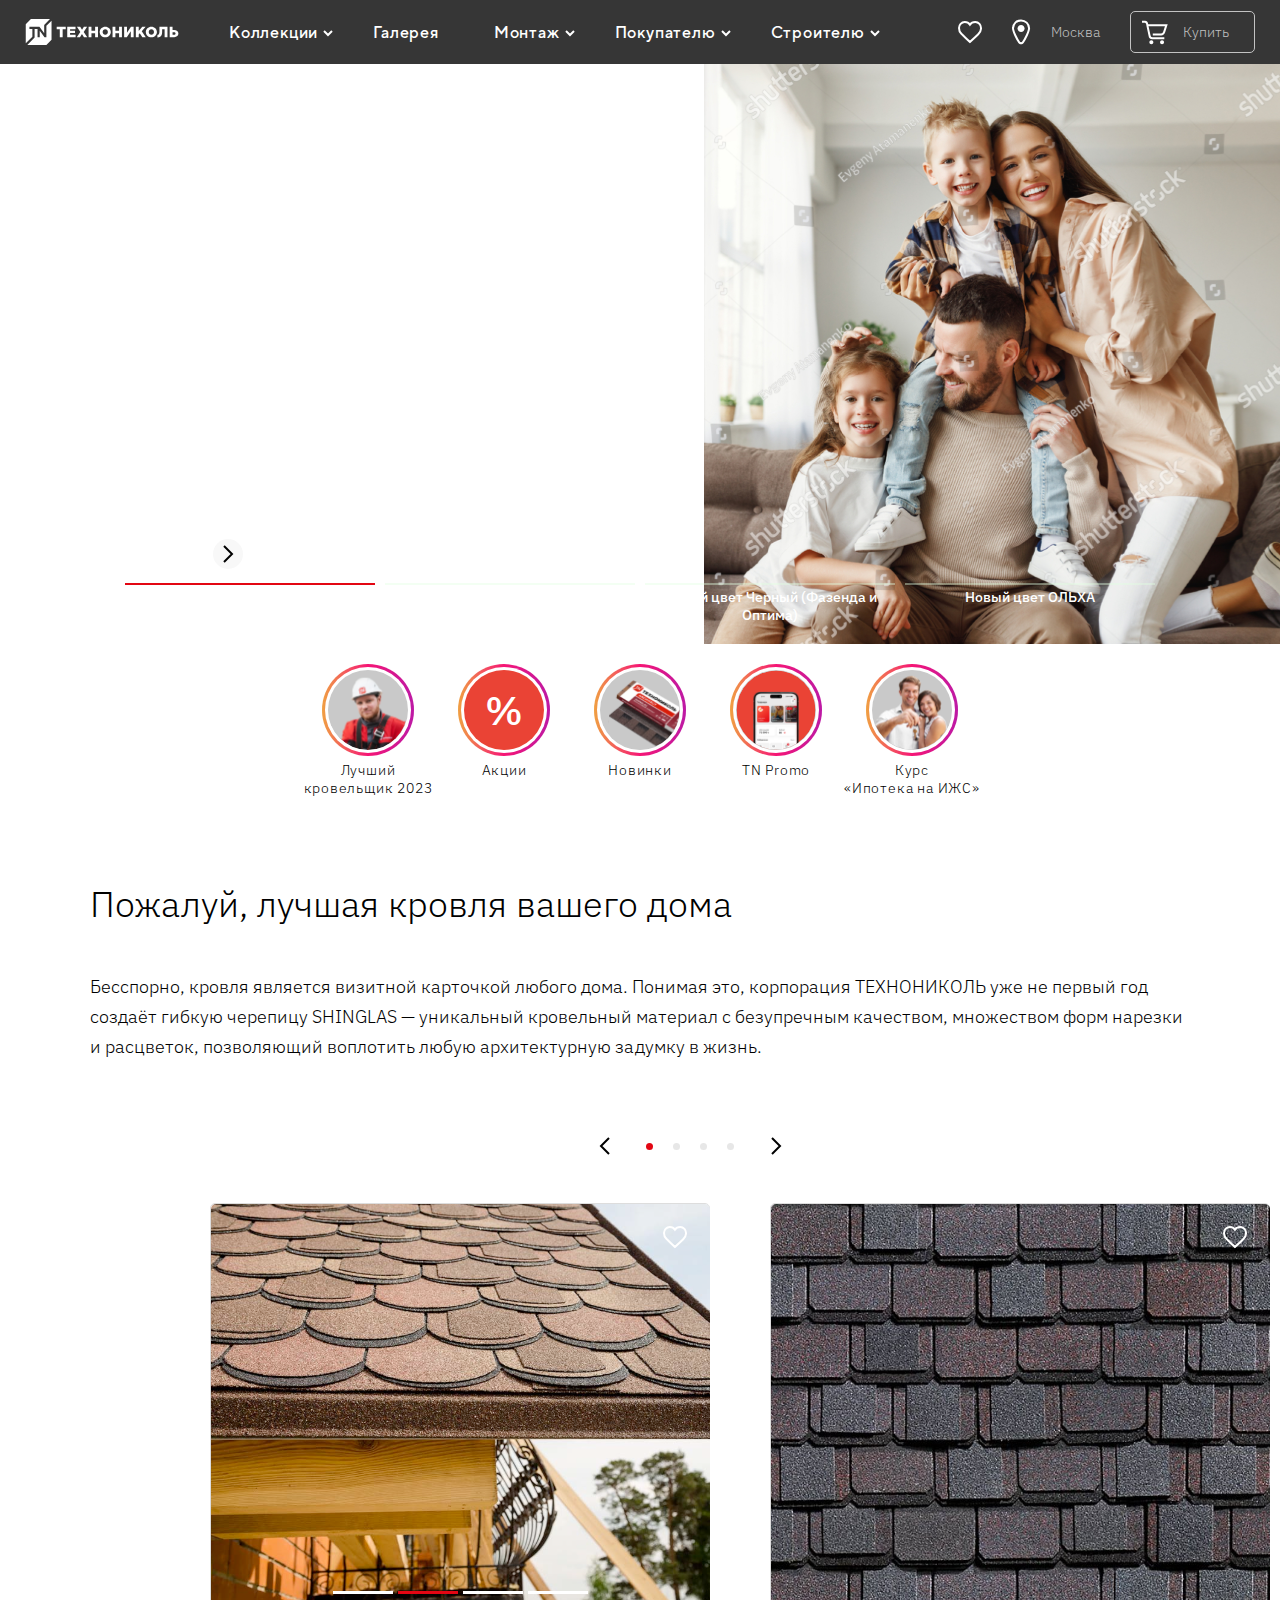
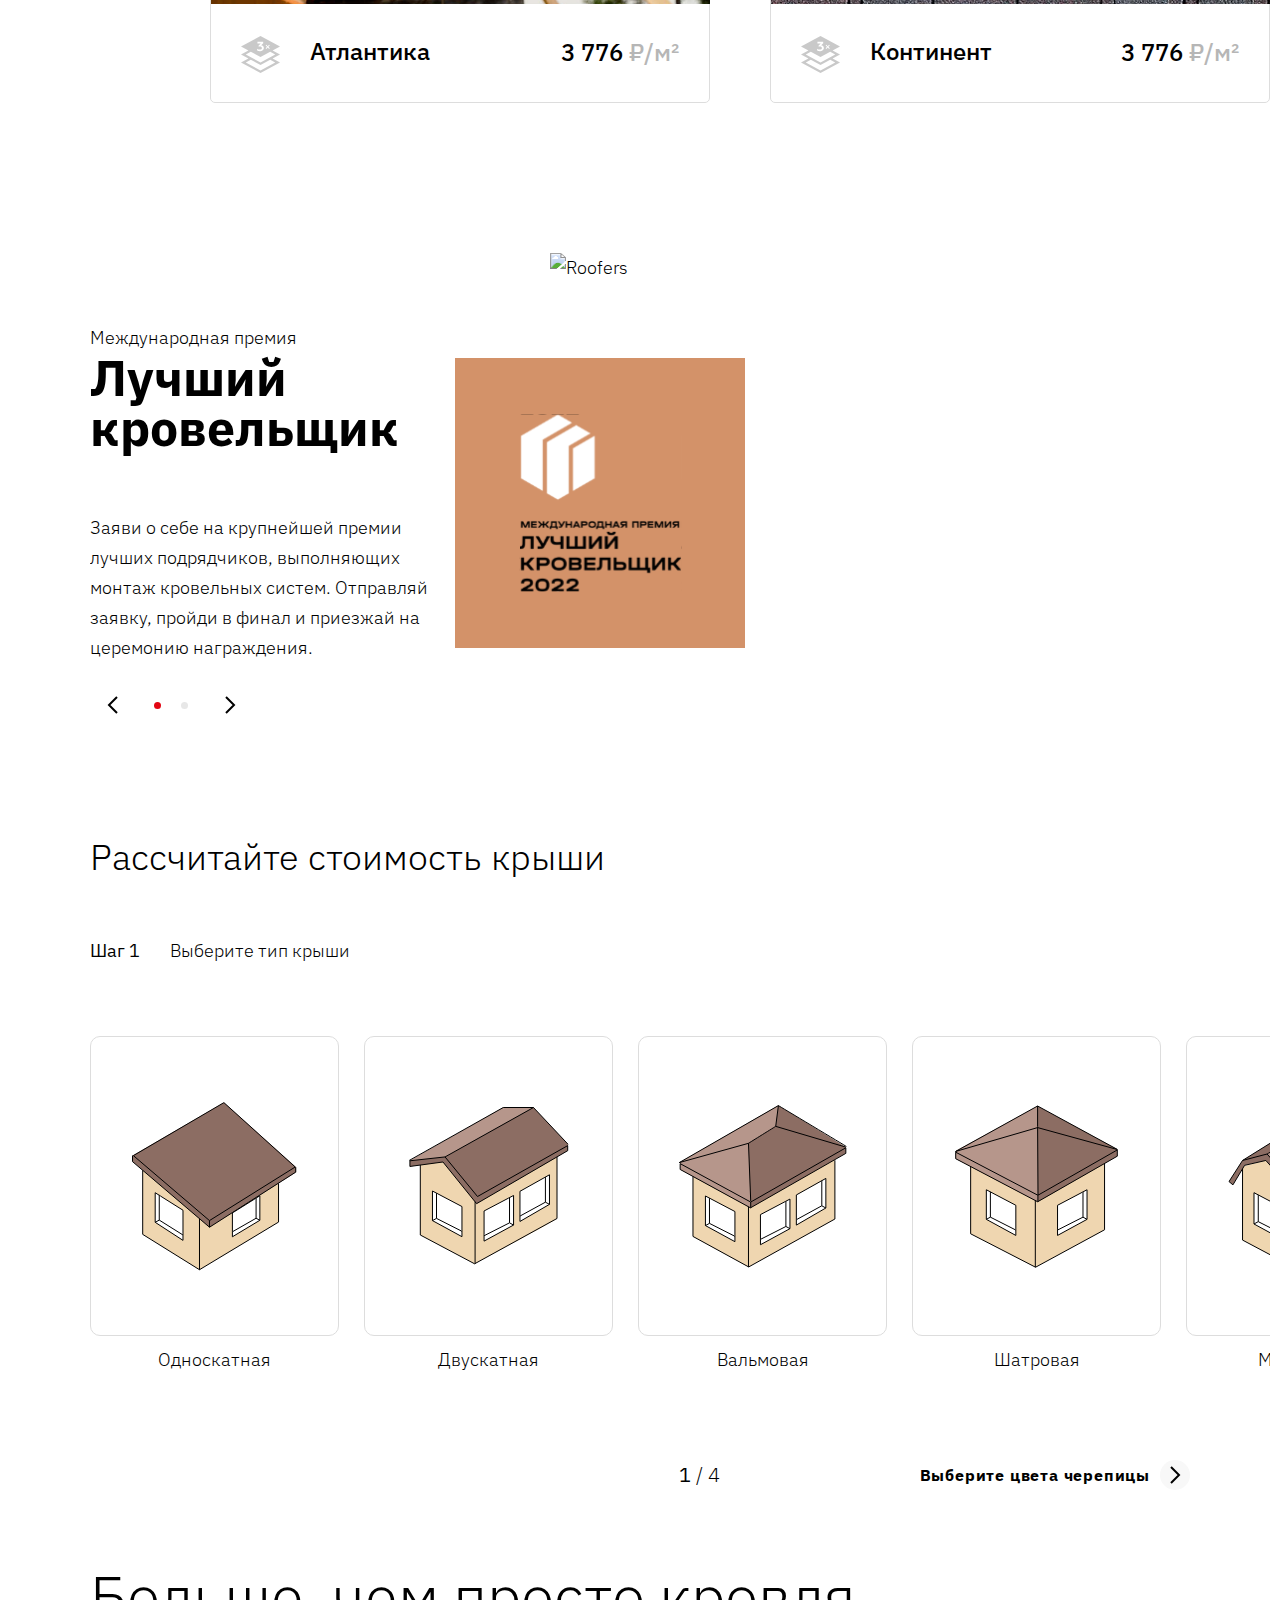
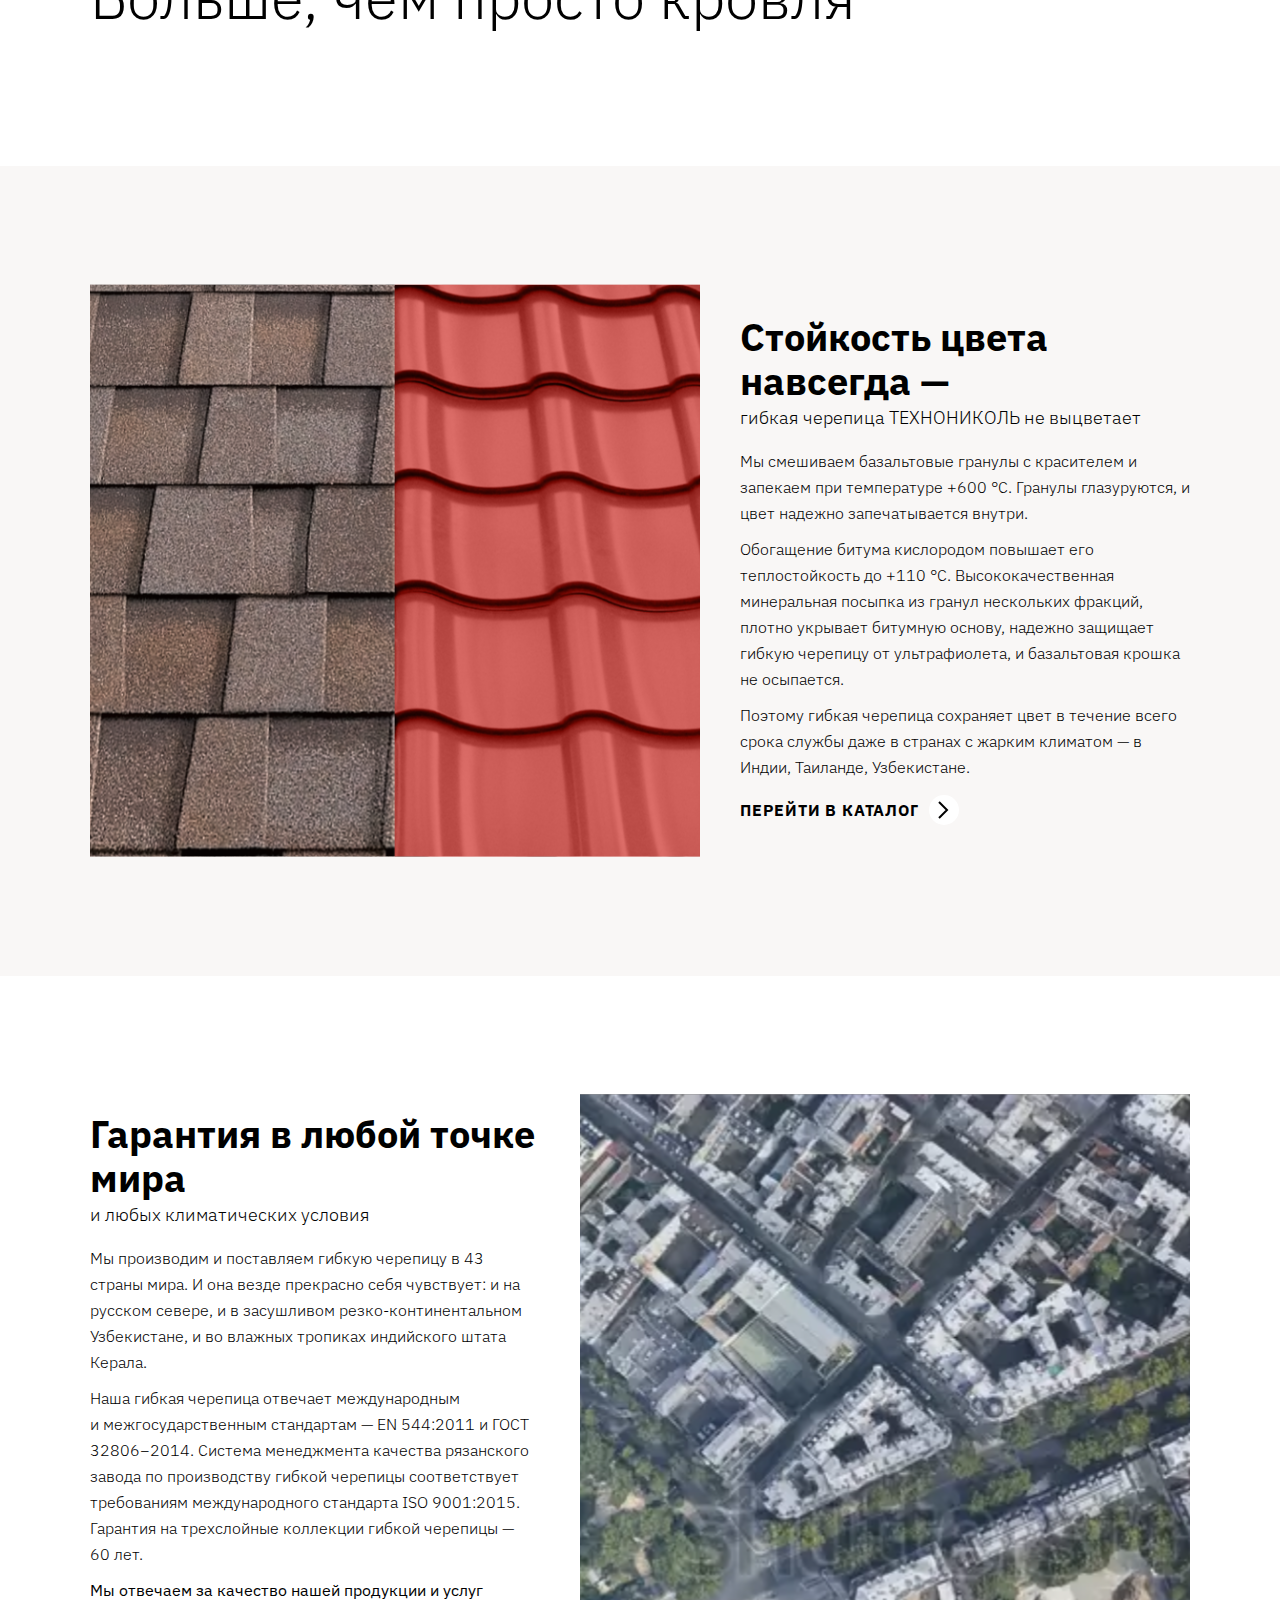
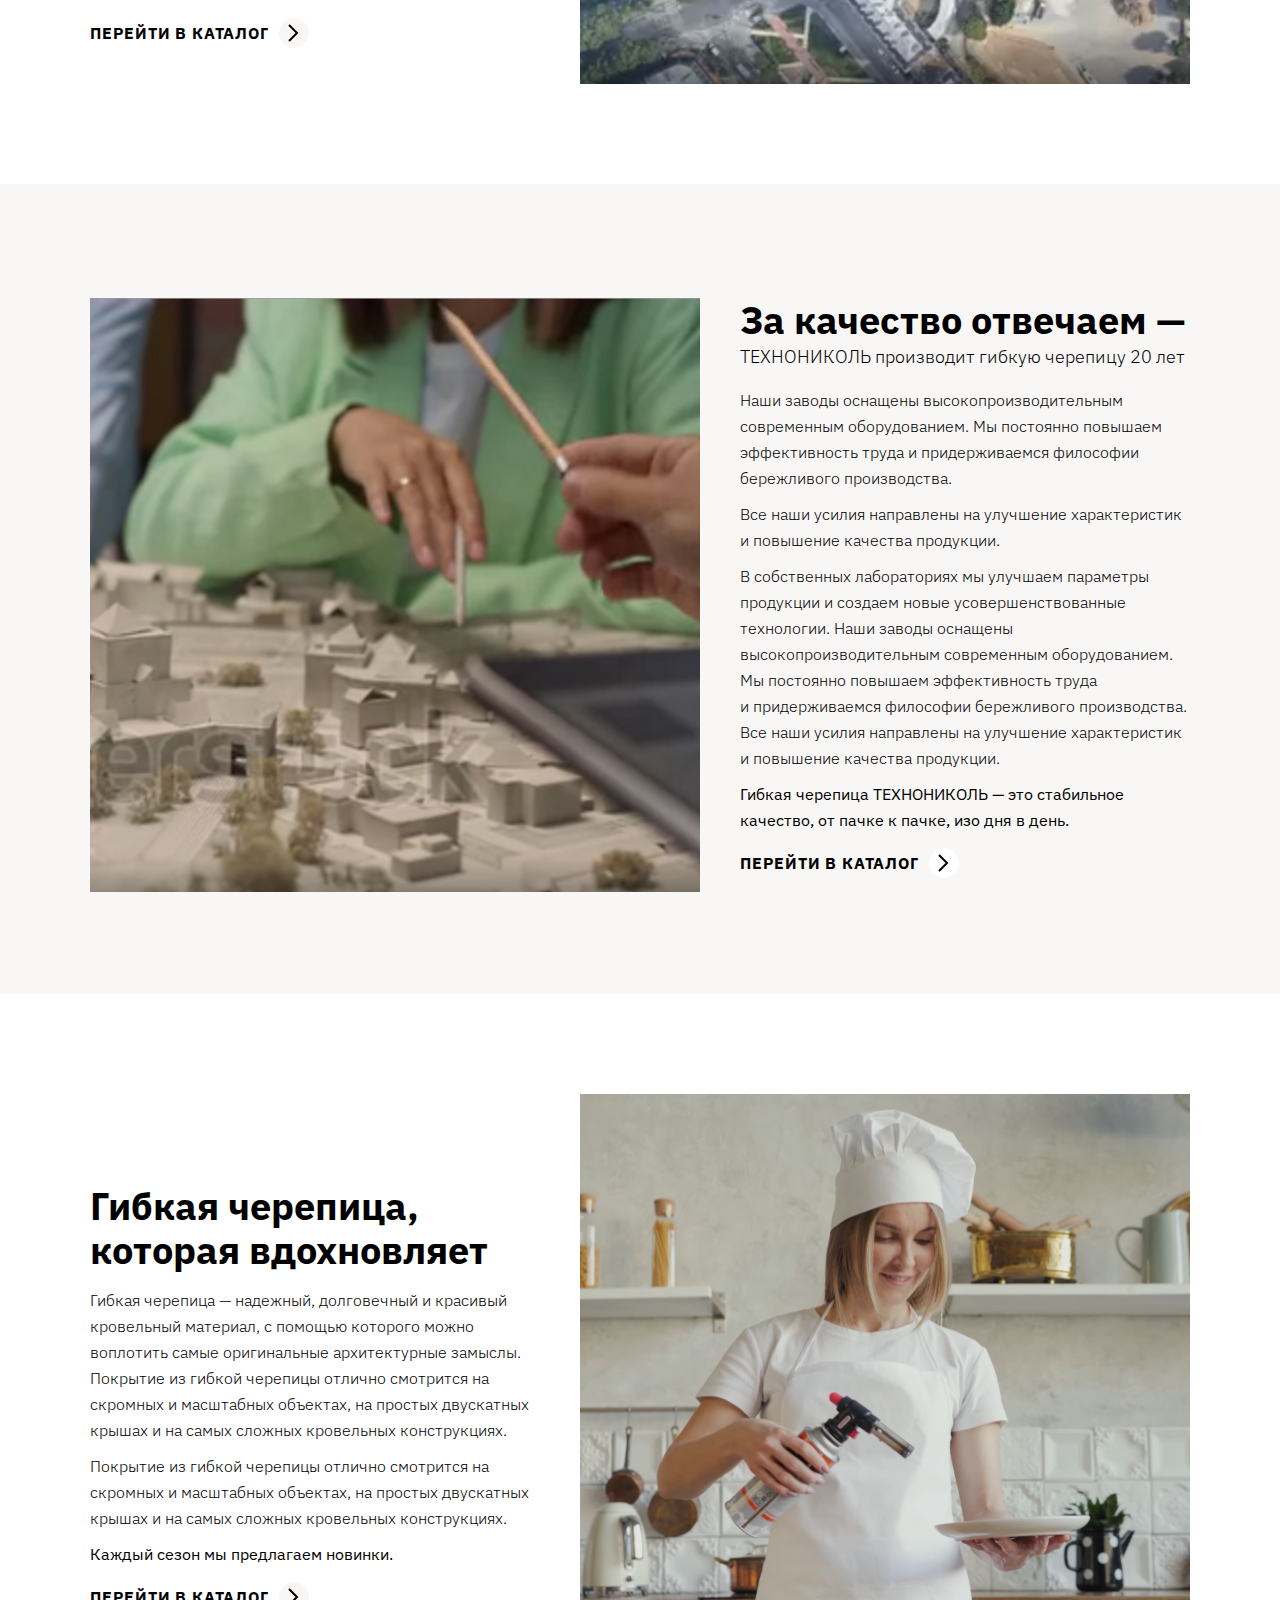
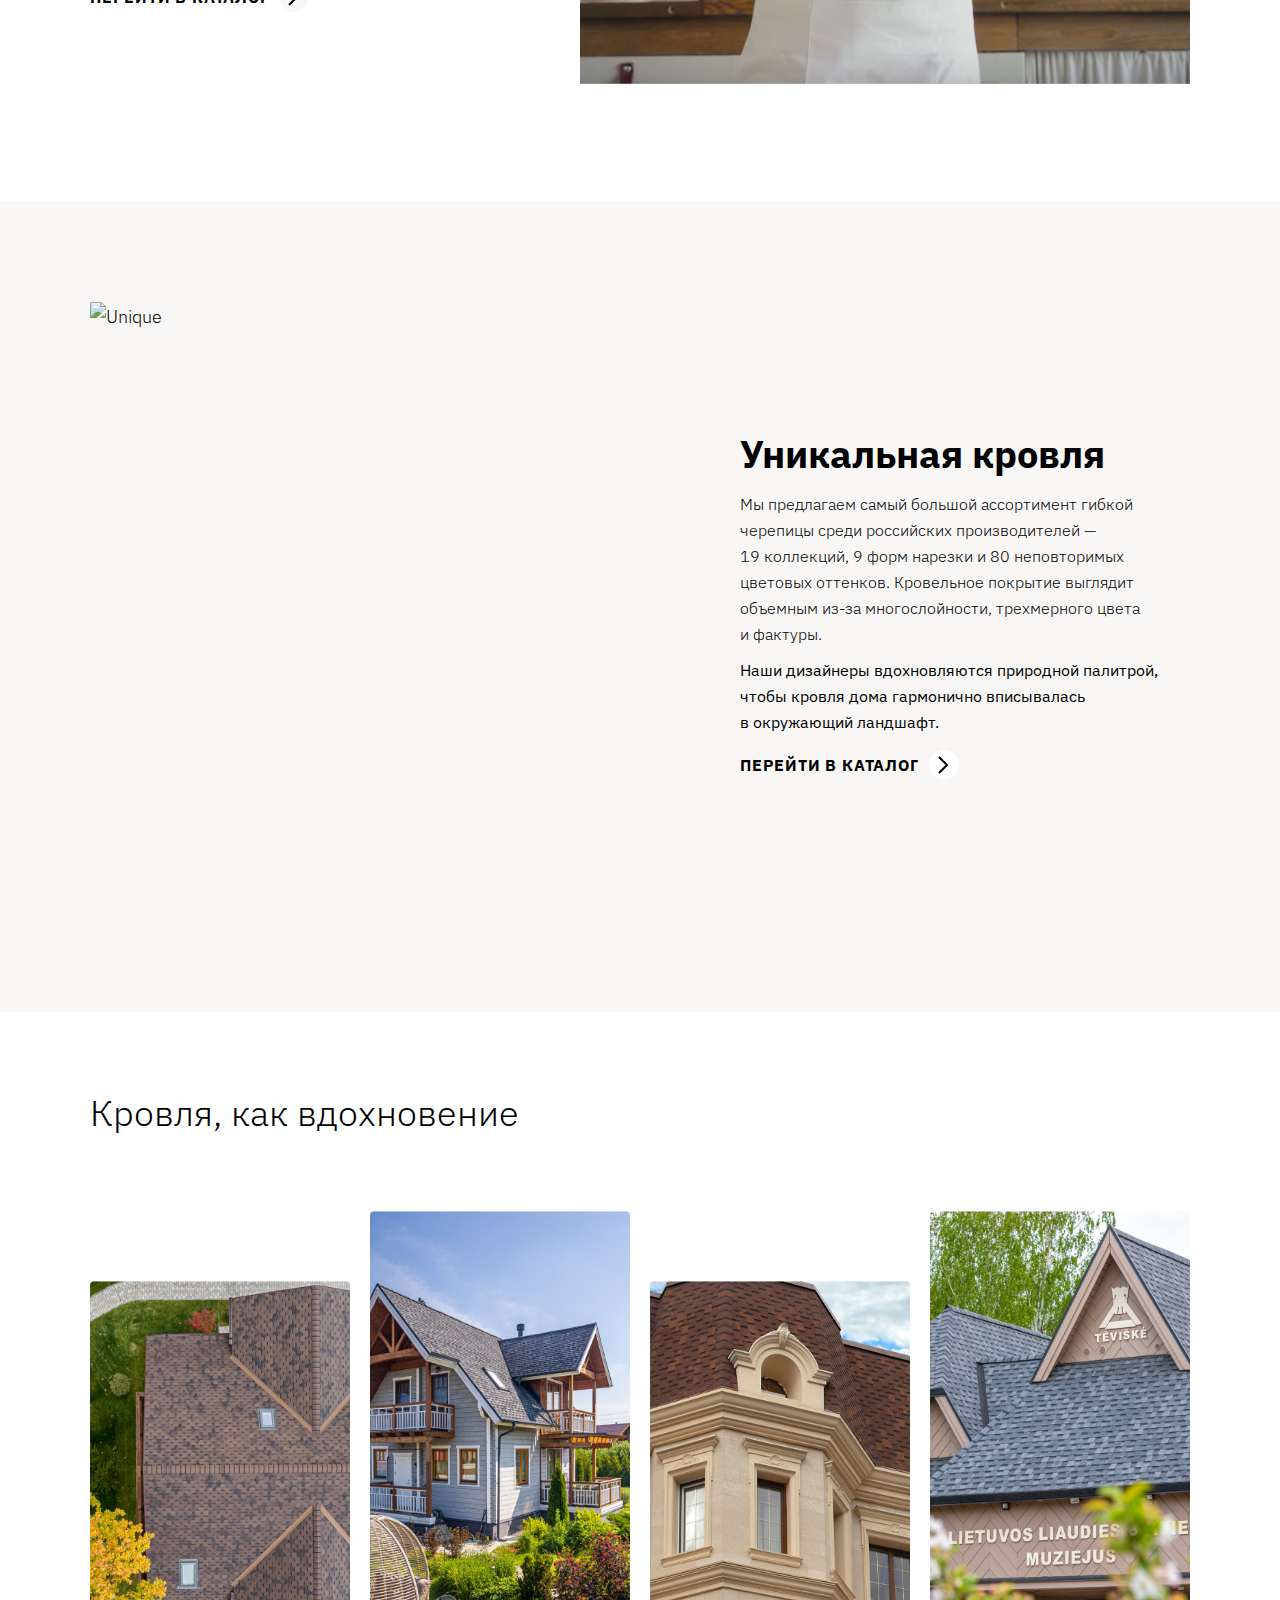
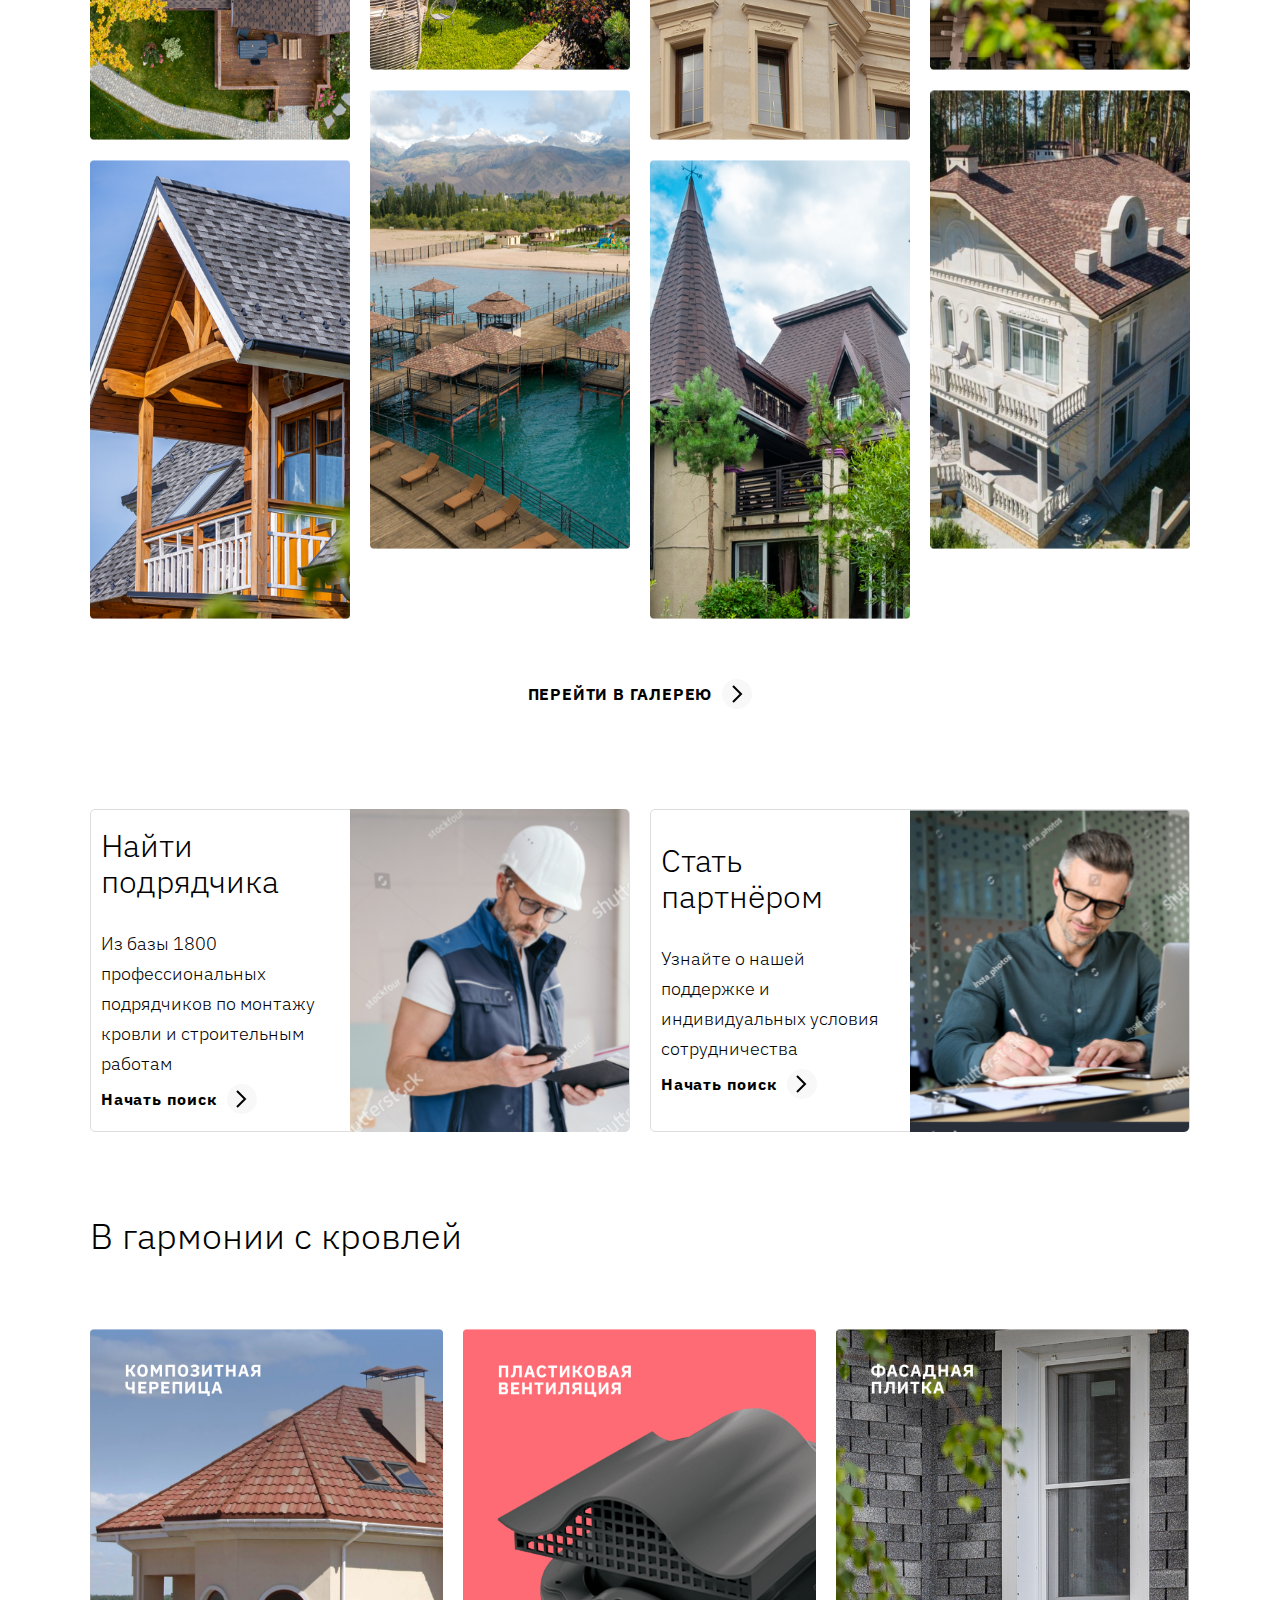
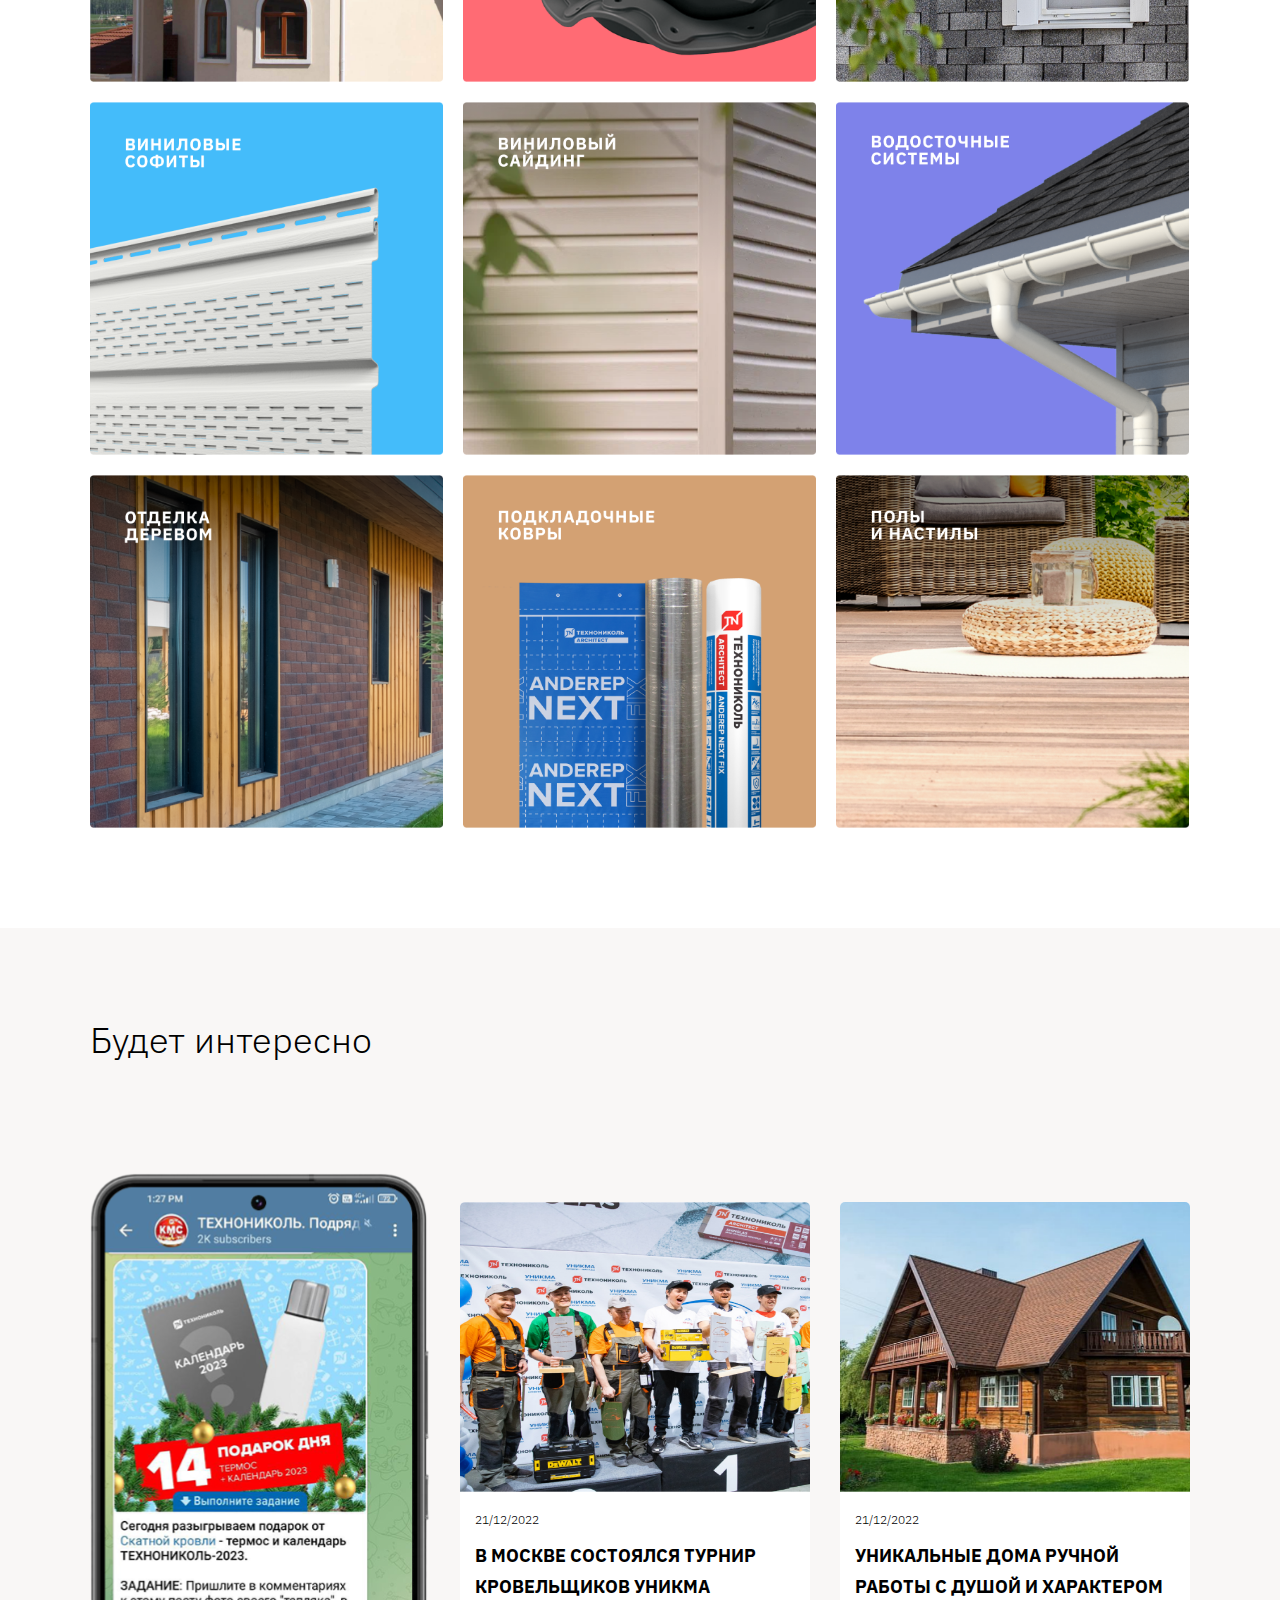
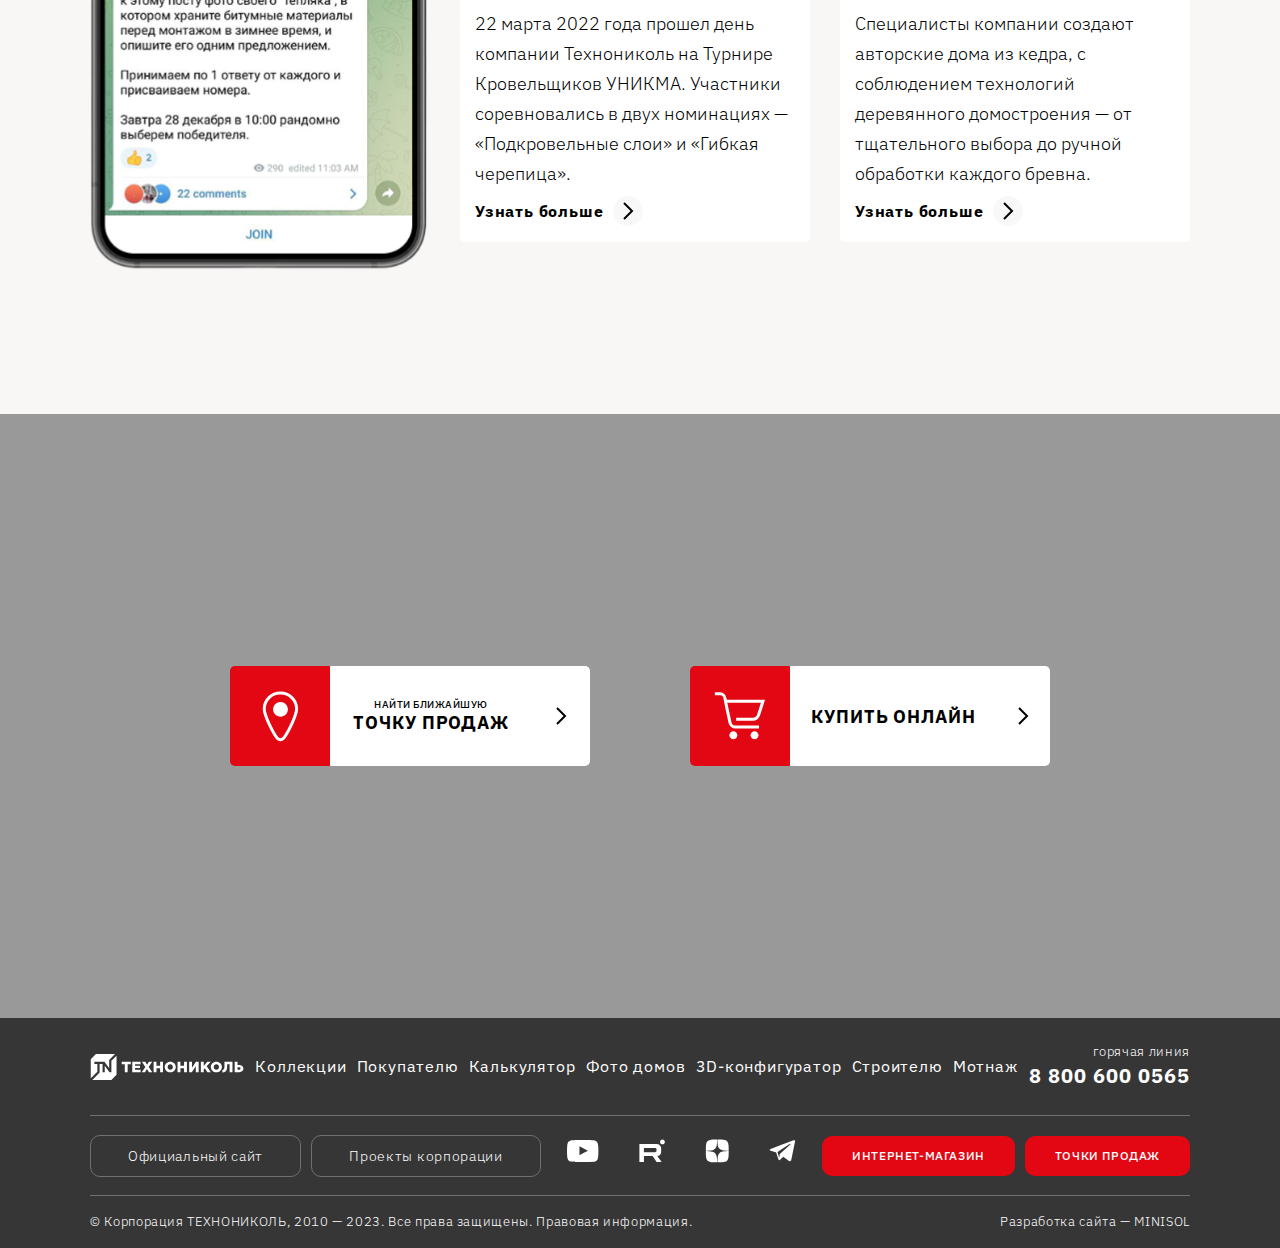
==== commit ca8c9219: "добавил слайдер в roofEstimate section" ====
--- a/index.html
+++ b/index.html
@@ -573,81 +573,83 @@
               <div class="step_number"><strong>Шаг 1</strong></div>
               <div class="additional_text">Выберите тип крыши</div>
             </div>
-            <div class="roof_cards">
-              <div class="roof_card">
-                <div class="roof_card_img">
-                  <img
-                    src="./images/roofEstimate/ShedRoof.svg"
-                    alt="ShedRoof"
-                  />
-                </div>
-                <span class="roof_card_name">Односкатная</span>
-              </div>
-              <div class="roof_card">
-                <div class="roof_card_img">
-                  <img
-                    src="./images/roofEstimate/GableRoof.svg"
-                    alt="GableRoof"
-                  />
-                </div>
-                <span class="roof_card_name">Двускатная</span>
-              </div>
-              <div class="roof_card">
-                <div class="roof_card_img">
-                  <img
-                    src="./images/roofEstimate/HipRoof.svg"
-                    alt="MarqueeRoof"
-                  />
-                </div>
-                <span class="roof_card_name">Вальмовая</span>
-              </div>
-              <div class="roof_card">
-                <div class="roof_card_img">
-                  <img
-                    src="./images/roofEstimate/MarqueeRoof.svg"
-                    alt="AtticRoof"
-                  />
-                </div>
-                <span class="roof_card_name">Шатровая</span>
-              </div>
-              <div class="roof_card">
-                <div class="roof_card_img">
-                  <img
-                    src="./images/roofEstimate/AtticRoof.svg"
-                    alt="AtticRoof"
-                  />
-                </div>
-                <span class="roof_card_name">Мансардная</span>
-              </div>
-              <div class="roof_card">
-                <div class="roof_card_img">
-                  <img
-                    src="./images/roofEstimate/DifficultRoof.svg"
-                    alt="DifficultRoof"
-                  />
-                </div>
-                <span class="roof_card_name">Сложная</span>
-              </div>
-            </div>
-            <ul class="slider_menu">
-              <button class="prev" type="submit">
-                <img
-                  src="./images/slider/LeftSliderArrow.svg"
-                  alt="LeftSliderArrow"
-                />
-              </button>
-              <li class="slider_item active_item"></li>
-              <li class="slider_item"></li>
-              <li class="slider_item"></li>
-              <li class="slider_item"></li>
-              <li class="slider_item"></li>
-              <button class="next" type="submit">
-                <img
-                  src="./images/slider/RightSliderArrow.svg"
-                  alt="RightSliderArrow"
-                />
-              </button>
-            </ul>
+            <div class="roof_estimate_slider" id="roof_estimate_slider">
+              <div class="slider_list">
+                <div class="slider_track">
+                  <div class="slider_card">
+                    <div class="roof_card_img">
+                      <img
+                        src="./images/roofEstimate/ShedRoof.svg"
+                        alt="ShedRoof"
+                      />
+                    </div>
+                    <span class="roof_card_name">Односкатная</span>
+                  </div>
+                  <div class="slider_card">
+                    <div class="roof_card_img">
+                      <img
+                        src="./images/roofEstimate/GableRoof.svg"
+                        alt="GableRoof"
+                      />
+                    </div>
+                    <span class="roof_card_name">Двускатная</span>
+                  </div>
+                  <div class="slider_card">
+                    <div class="roof_card_img">
+                      <img
+                        src="./images/roofEstimate/HipRoof.svg"
+                        alt="MarqueeRoof"
+                      />
+                    </div>
+                    <span class="roof_card_name">Вальмовая</span>
+                  </div>
+                  <div class="slider_card">
+                    <div class="roof_card_img">
+                      <img
+                        src="./images/roofEstimate/MarqueeRoof.svg"
+                        alt="AtticRoof"
+                      />
+                    </div>
+                    <span class="roof_card_name">Шатровая</span>
+                  </div>
+                  <div class="slider_card">
+                    <div class="roof_card_img">
+                      <img
+                        src="./images/roofEstimate/AtticRoof.svg"
+                        alt="AtticRoof"
+                      />
+                    </div>
+                    <span class="roof_card_name">Мансардная</span>
+                  </div>
+                  <div class="slider_card">
+                    <div class="roof_card_img">
+                      <img
+                        src="./images/roofEstimate/DifficultRoof.svg"
+                        alt="DifficultRoof"
+                      />
+                    </div>
+                    <span class="roof_card_name">Сложная</span>
+                  </div>
+                </div>
+              </div>
+              <div class="slider_menu">
+                <button class="prev" type="submit">
+                  <img
+                    class="prev"
+                    src="./images/slider/LeftSliderArrow.svg"
+                    alt="LeftSliderArrow"
+                  />
+                </button>
+                <ul class="slider_items"></ul>
+                <button class="next" type="submit">
+                  <img
+                    class="next"
+                    src="./images/slider/RightSliderArrow.svg"
+                    alt="RightSliderArrow"
+                  />
+                </button>
+              </div>
+            </div>
             <div class="steps_controller">
               <div class="step_counter"><strong>1</strong> / 4</div>
               <div class="goto_wrapper">
@@ -2117,10 +2119,10 @@
                 </div>
               </li>
               <li class="facade_materials_item">
+                <a class="materials_item" href="#">Планкен</a>
                 <div class="select_item">
                   <img src="./images/collectionMenu/Select.svg" alt="Select" />
                 </div>
-                <a class="materials_item" href="#">Планкен </a>
               </li>
               <li class="facade_materials_item">
                 <a class="materials_item" href="#">Вагонка </a>
--- a/styles/bestRoof.css
+++ b/styles/bestRoof.css
@@ -130,7 +130,7 @@
     cursor: pointer;
 }
 
-.slider_card:hover {
+.slider_gallery .slider_card:hover {
     box-shadow: 0px 10px 20px #0000001a;
 
 }
--- a/styles/roofEstimate.css
+++ b/styles/roofEstimate.css
@@ -23,14 +23,17 @@
 }
 
 
-.roof_cards {
+.roof_estimate_slider {
+    margin-bottom: 75px;
+}
+
+.roof_estimate_slider .slider_track {
     display: flex;
     justify-content: space-between;
     align-items: center;
-    margin-bottom: 75px;
-}
-
-.roof_card {
+}
+
+.roof_estimate_slider .slider_card {
     width: 249px;
     height: 339px;
     display: flex;
@@ -82,12 +85,12 @@
     text-align: start;
 }
 
-.roof_cards + .slider_menu {
+.roof_estimate_slider .slider_menu {
     display: none;
 }
 
 @media screen and (max-width: 1680px) {
-    .roof_estimate {
+    .roof_estimate_slider {
         margin-bottom: 85px;
     }
 
@@ -95,39 +98,54 @@
         margin-bottom: 68px;
     }
 
-    .roof_cards {
-        gap: 25px;
+    .roof_estimate_slider {
         overflow: scroll;
         overflow-y: hidden;
     }
 
+    .roof_estimate_slider .slider_track {
+        gap: 25px;
+    }
+
     .step_counter {
         margin-right: 340px;
     }
 }
 
 @media screen and (max-width: 1450px) {
-    .roof_cards {
+    .roof_estimate_slider {
         width: 1320px;
     }
 
+    .roof_estimate_slider .slider_list {
+        width: 1320px;
+    }
+
     .step_counter {
         margin-right: 320px;
     }
 }
 
 @media screen and (max-width: 1300px) {
-    .roof_cards {
+    .roof_estimate_slider {
         width: 1180px;
     }
 
+    .roof_estimate_slider .slider_list {
+        width: 1180px;
+    }
+
     .step_counter {
         margin-right: 200px;
     }
 }
 
 @media screen and (max-width: 1150px) {
-    .roof_cards {
+    .roof_estimate_slider {
+        width: 1050px;
+    }
+
+    .roof_estimate_slider .slider_list {
         width: 1050px;
     }
 
@@ -160,9 +178,16 @@
         margin-left: 20px;
     }
 
-    .roof_cards {
+    .roof_estimate_slider {
+        margin-bottom: 50px;
+        width: 788px;
+    }
+
+    .roof_estimate_slider .slider_track {
         gap: 25px;
-        margin-bottom: 50px;
+    }
+
+    .roof_estimate_slider .slider_list {
         width: 788px;
     }
 
@@ -203,15 +228,22 @@
         margin-left: 7px;
     }
 
-    .roof_cards {
+    .roof_estimate_slider {
+        overflow: hidden;
         margin-bottom: 35px;
-        gap: 20px;
-        justify-content: center;
-        width: 100%;
-
-    }
-
-    .roof_cards + .slider_menu {
+        width: 249px;
+    }
+
+    .roof_estimate_slider .slider_list {
+        margin-bottom: 25px;
+        width: 249px;
+    }
+
+    .roof_estimate_slider .slider_track {
+        gap: 0px;
+    }
+
+    .roof_estimate_slider .slider_menu {
         display: flex;
         justify-content: center;
         margin-bottom: 45px;
@@ -235,8 +267,4 @@
         line-height: 30px;
         max-width: 202px;
     }
-
-    .roof_cards div:not(:first-child) {
-        display: none;
-    }
 }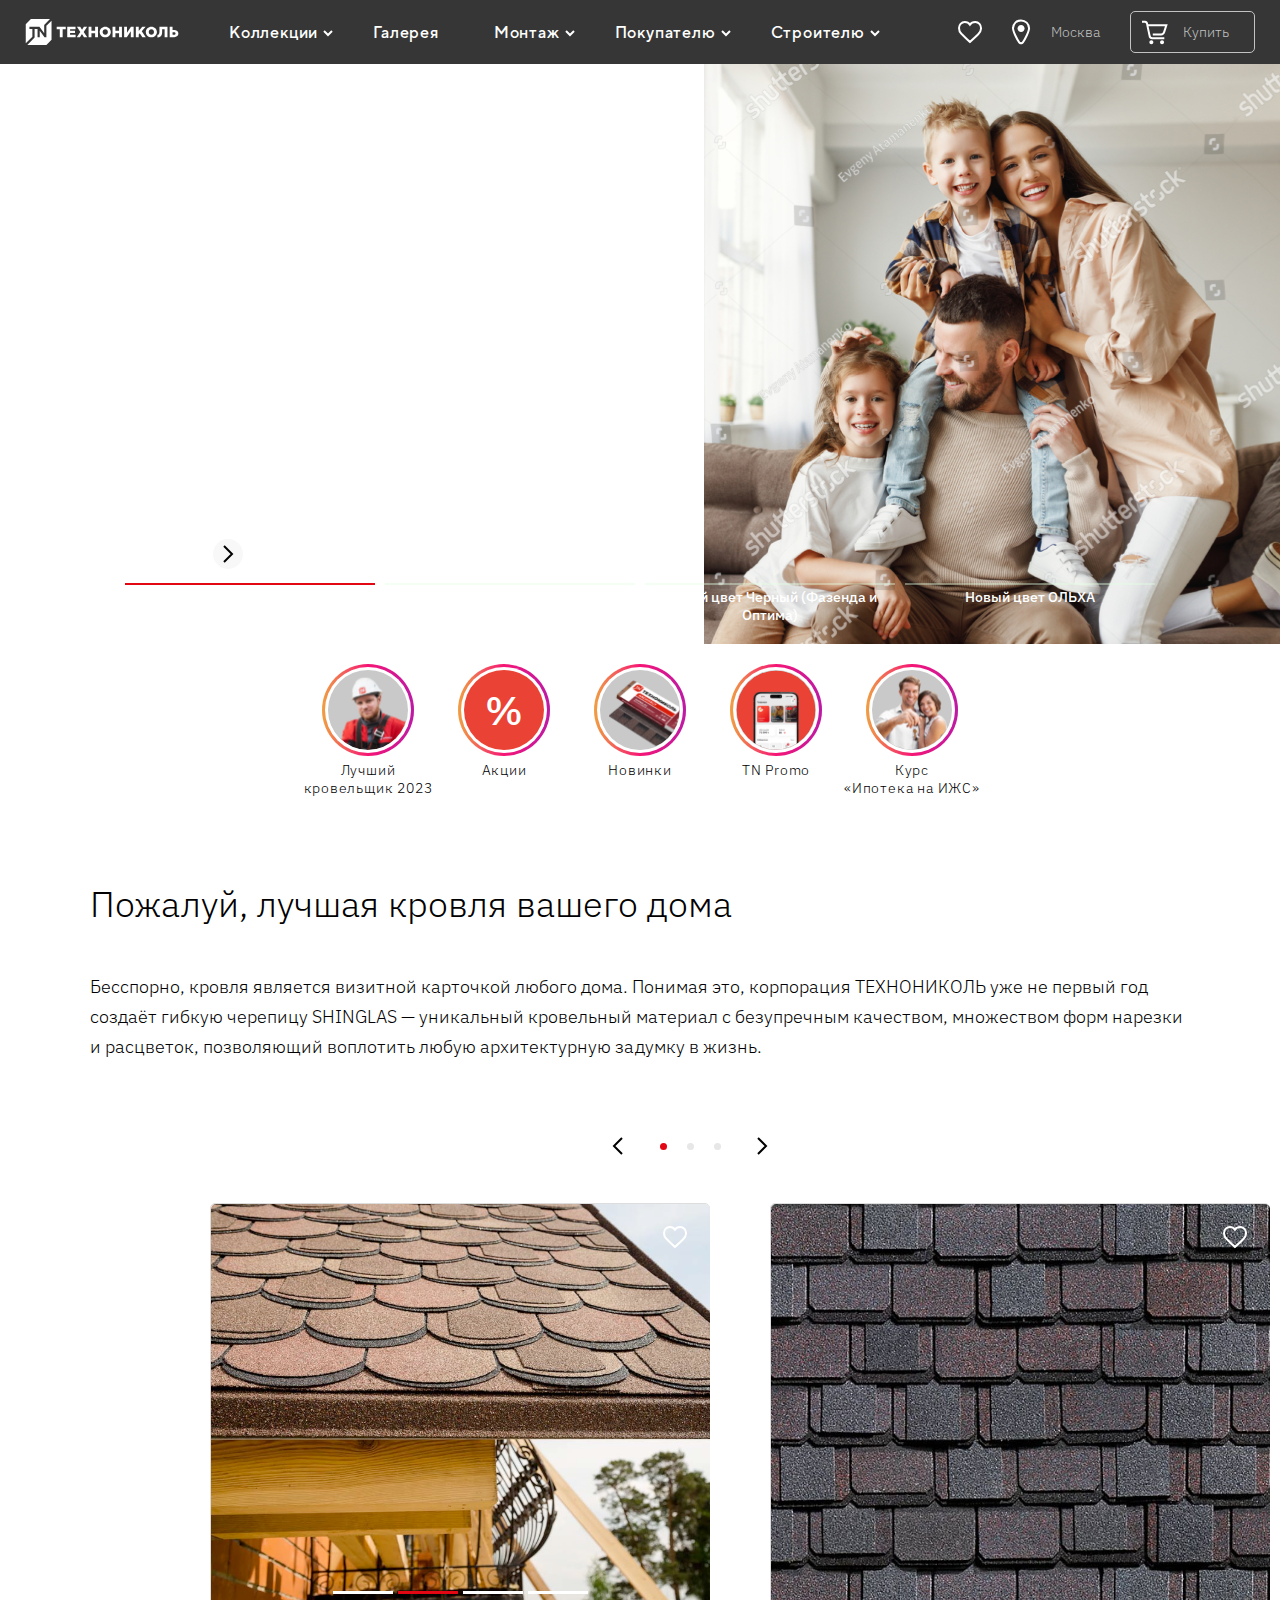
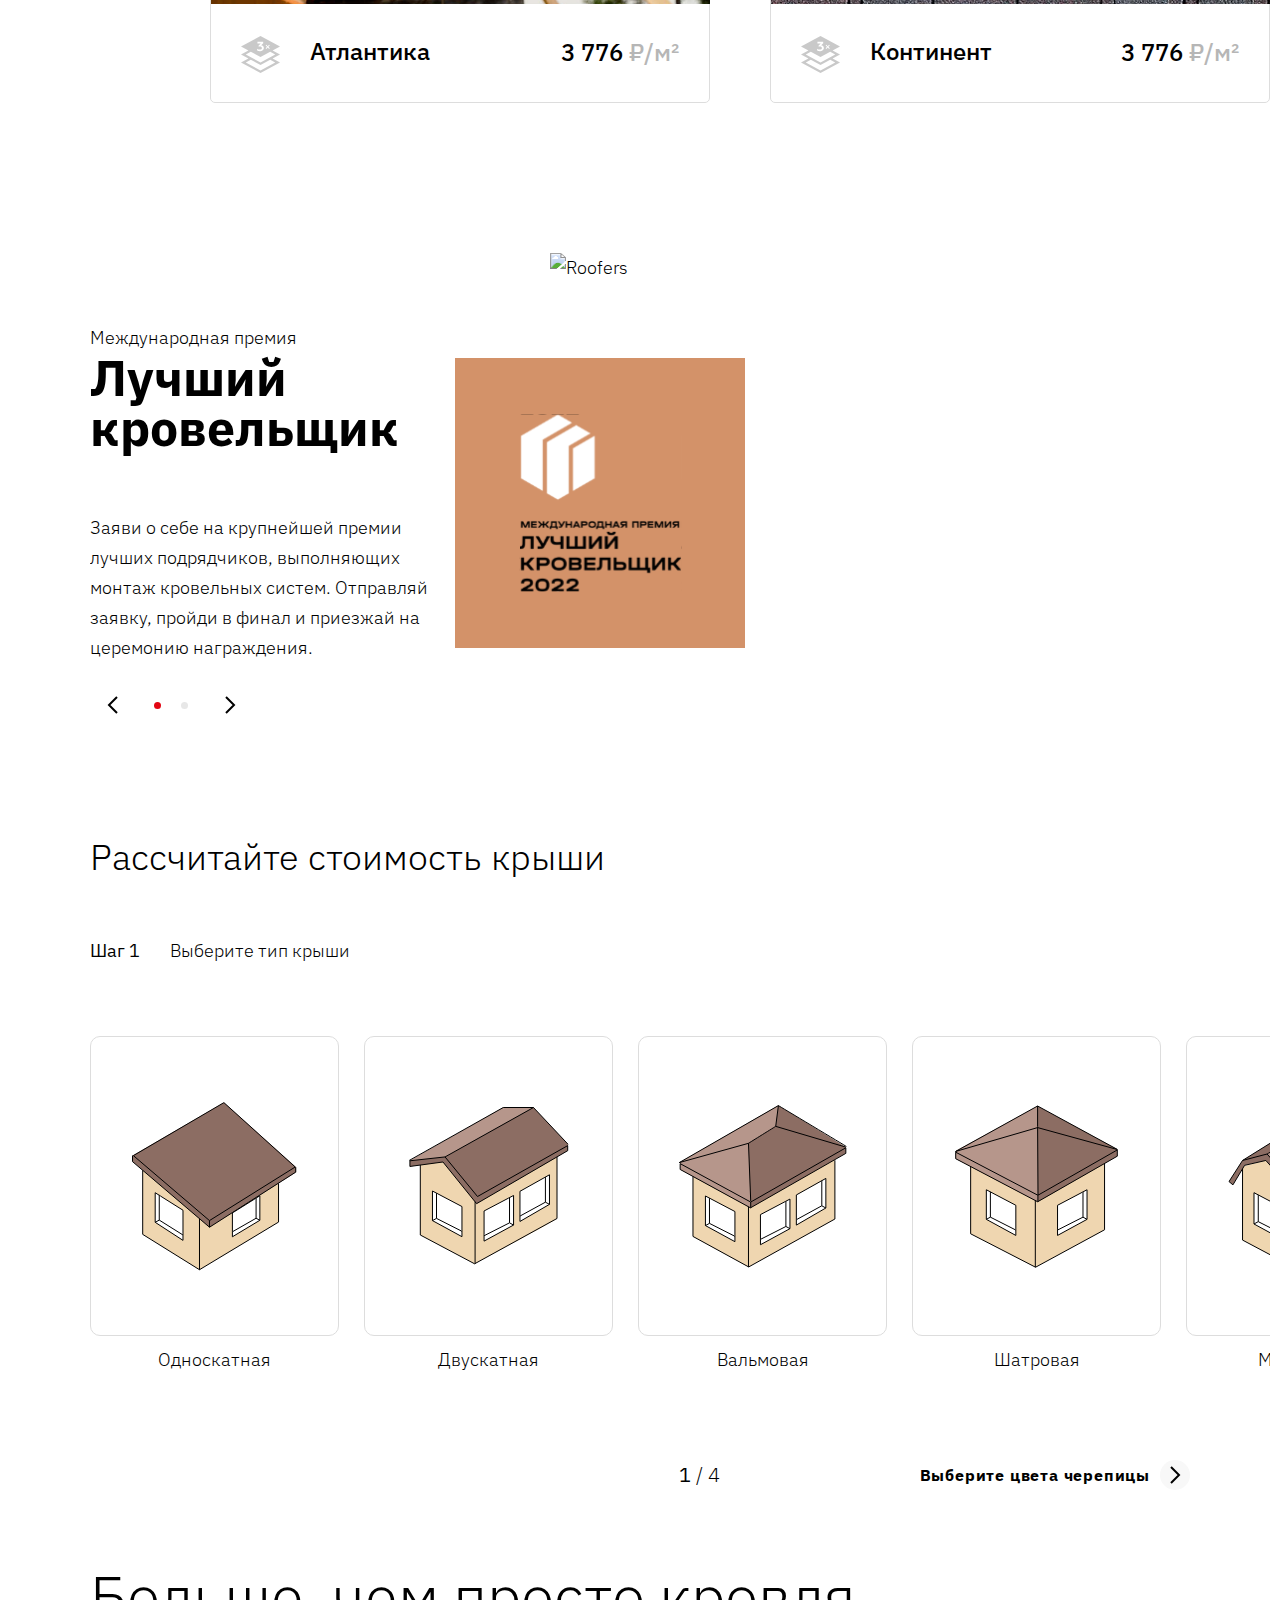
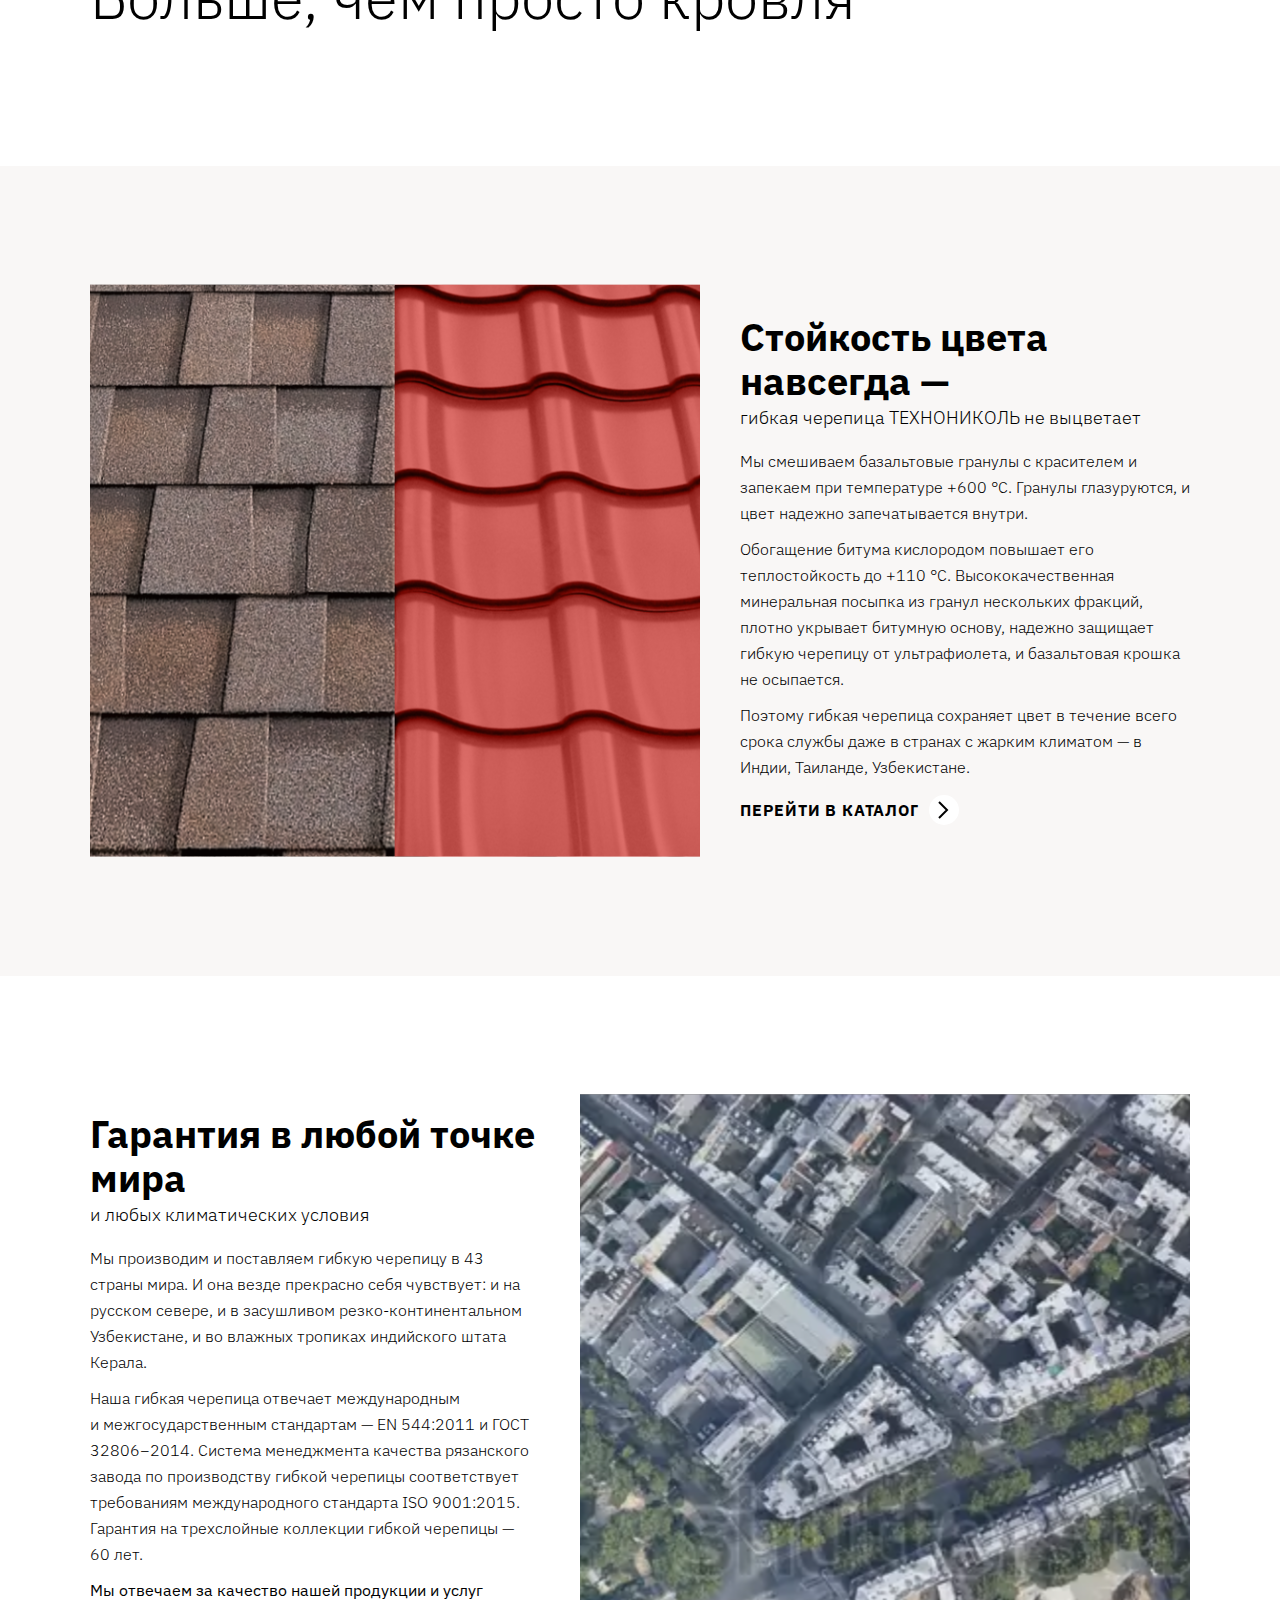
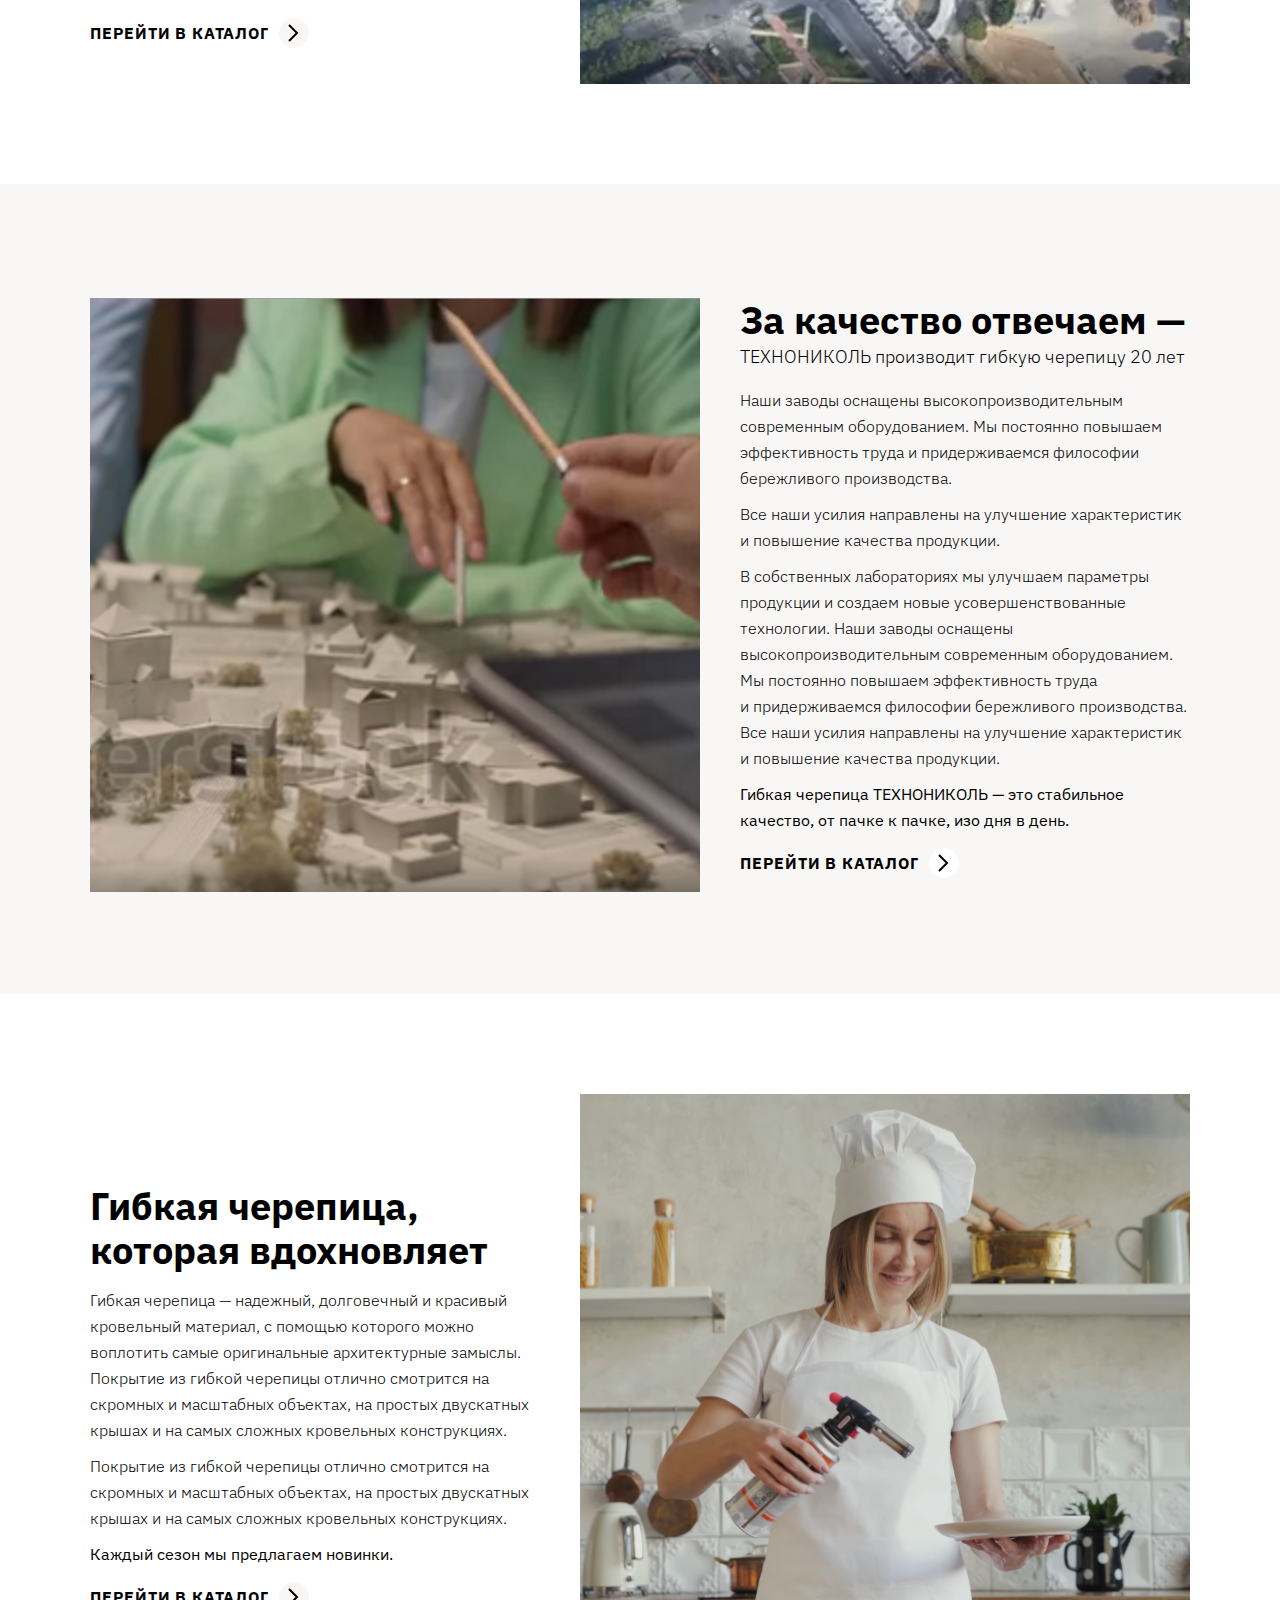
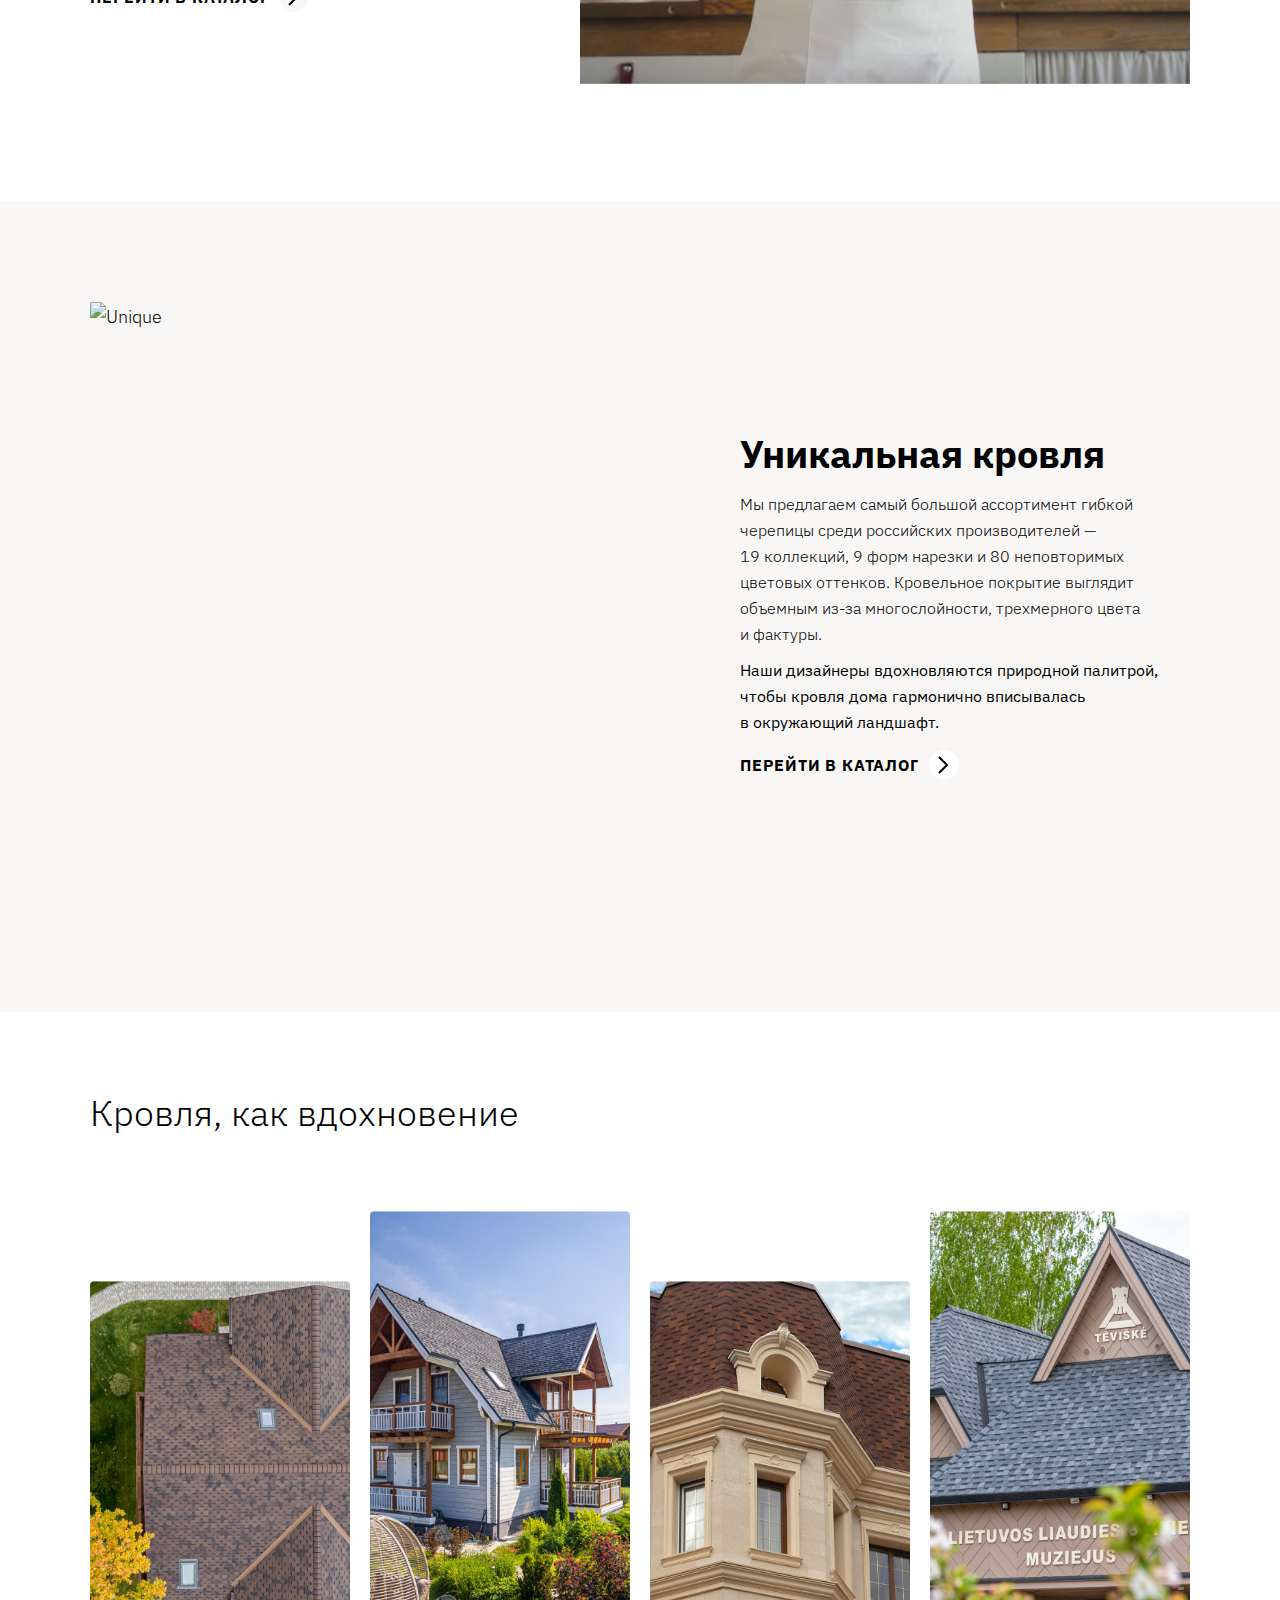
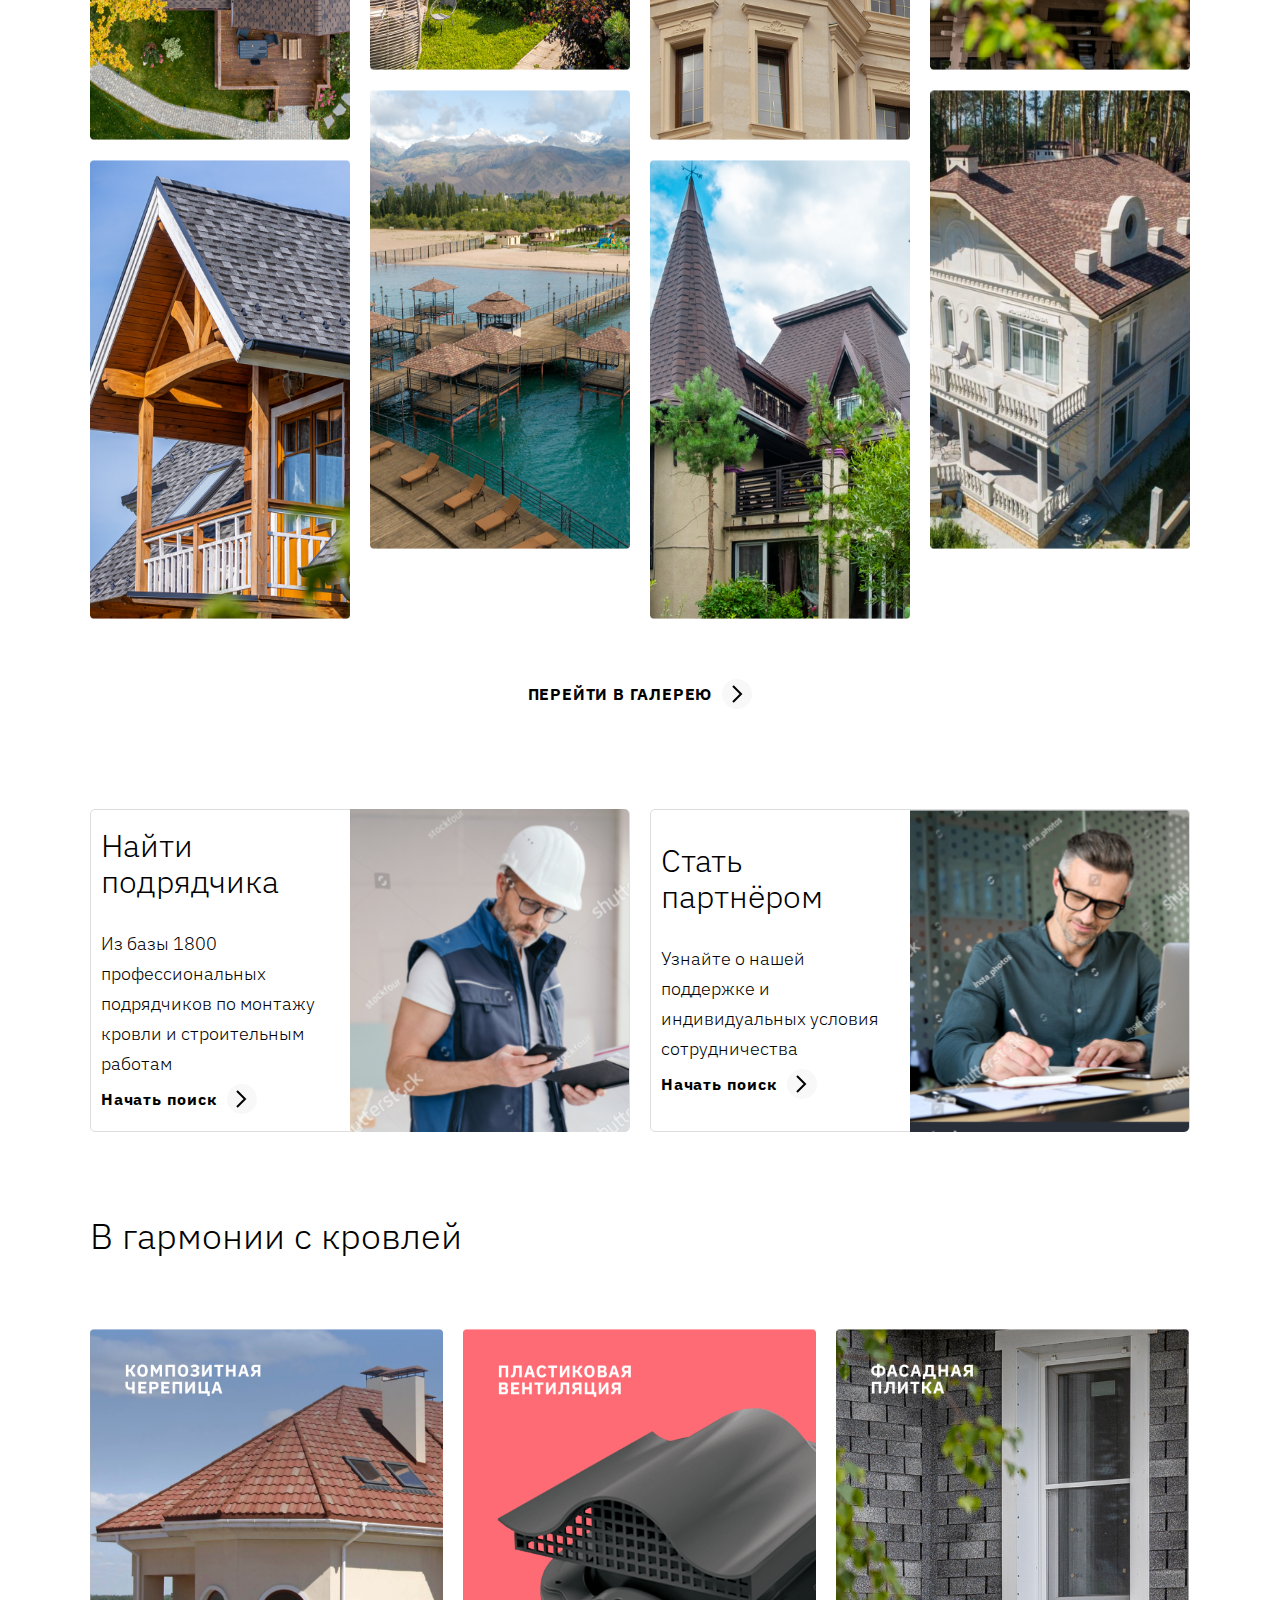
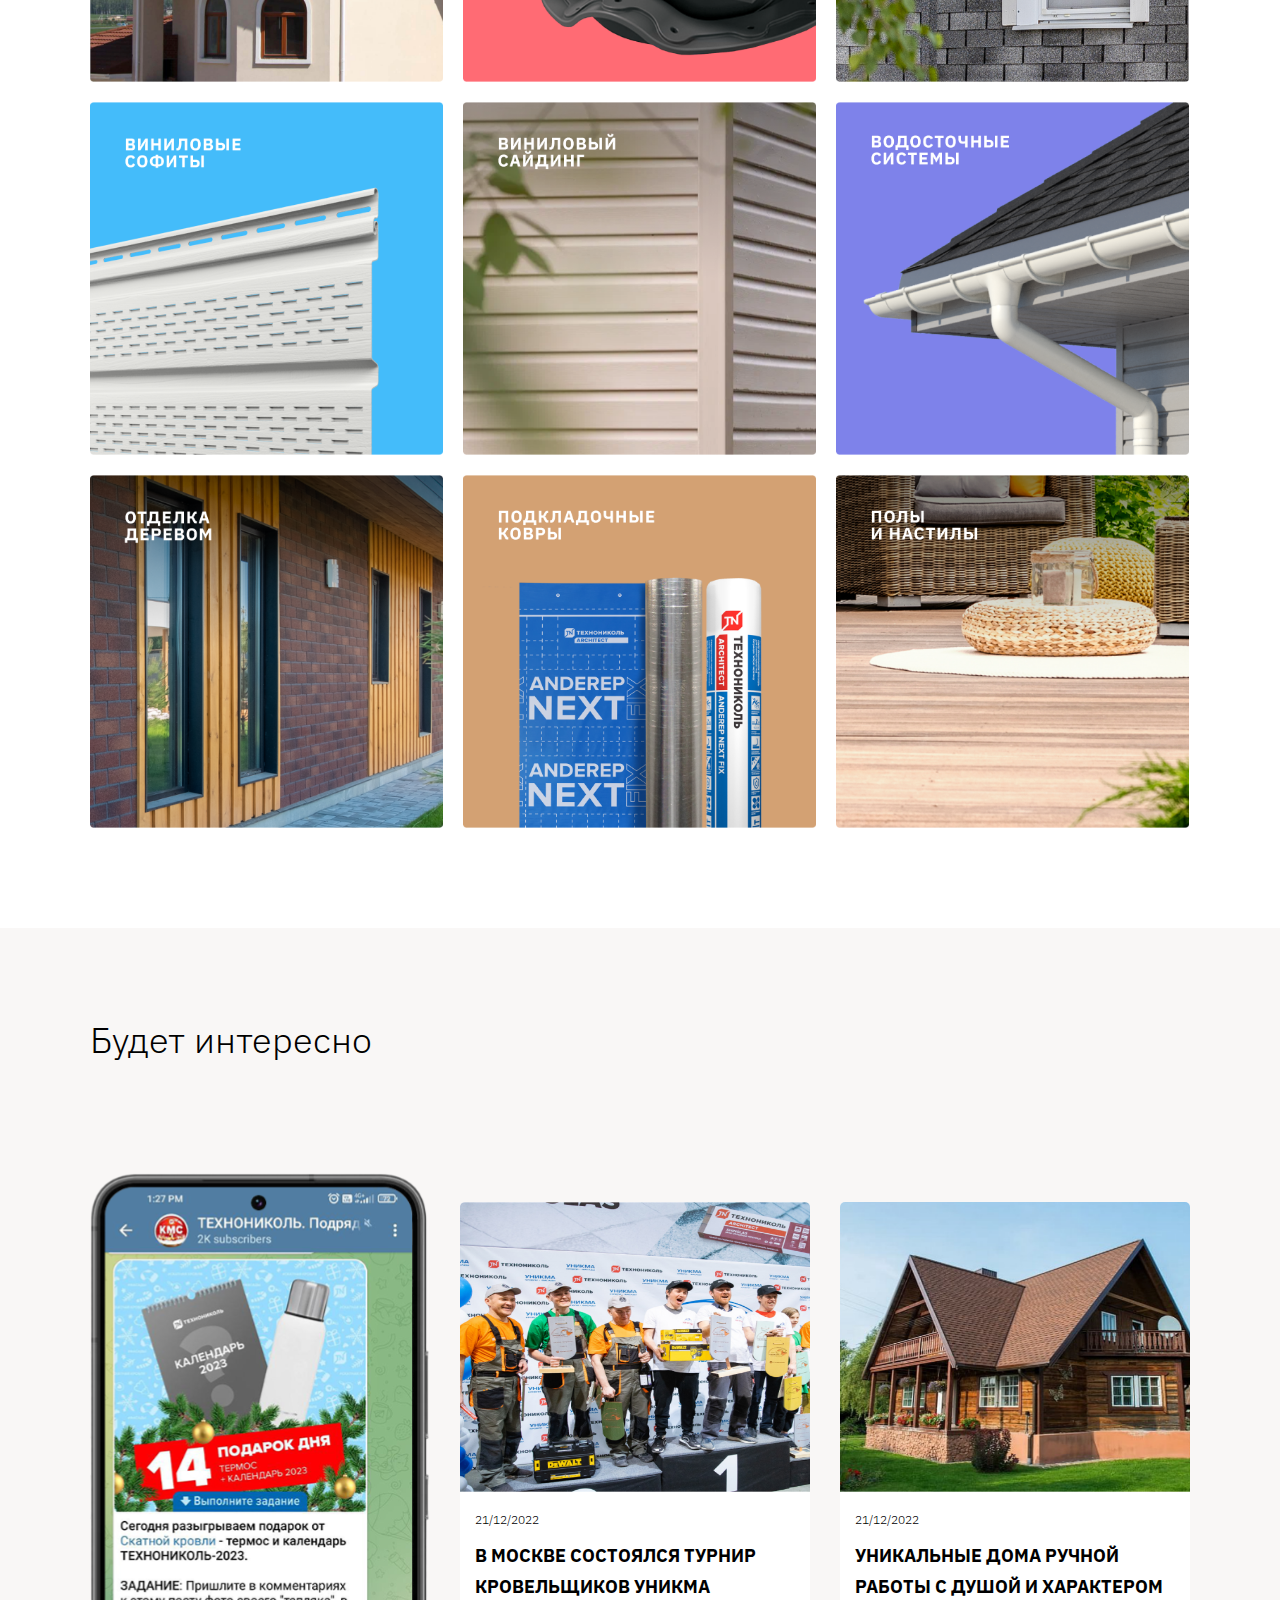
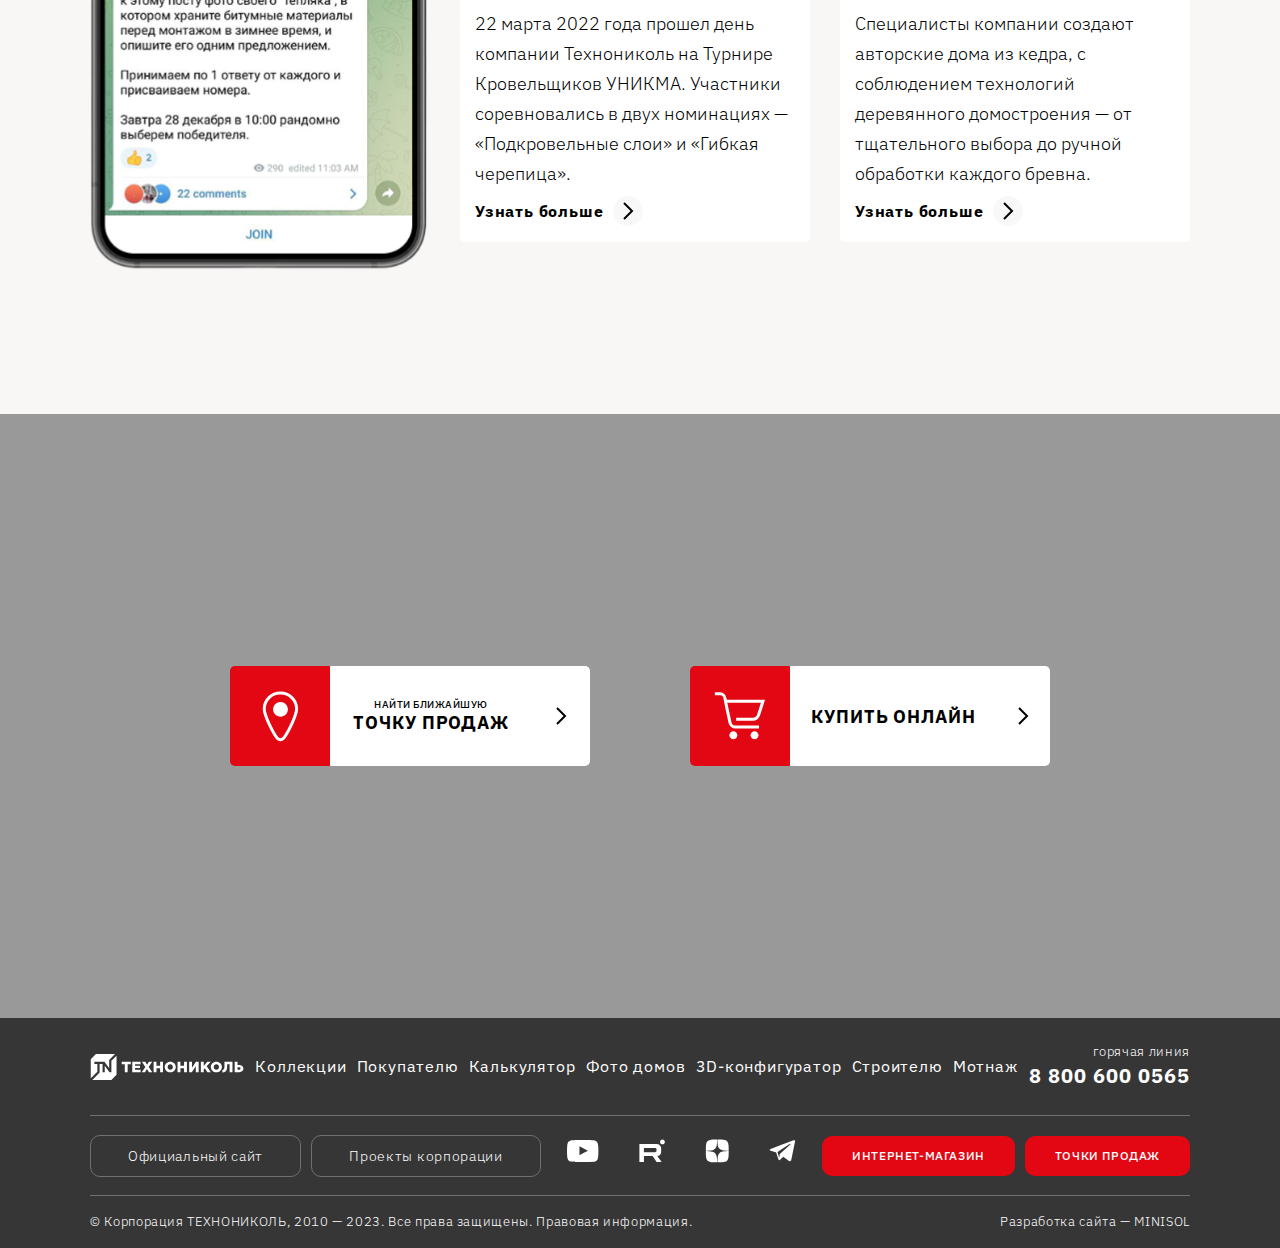
==== commit e7323c8c: "добавил слайдер в infoSection" ====
--- a/index.html
+++ b/index.html
@@ -14,6 +14,7 @@
     <script src="./js/navigator.js" defer></script>
     <script src="./js/banners.js" defer></script>
     <script src="./js/roofEstimate.js" defer></script>
+    <script src="./js/infoSection.js" defer></script>
   </head>
   <body>
     <header class="header">
@@ -670,318 +671,322 @@
         </div>
       </section>
       <section class="info_section">
-        <div class="block_wrapper">
-          <div class="container">
-            <div class="info_block">
-              <div class="info_block_img">
-                <picture>
-                  <source
-                    media="(max-width: 700px)"
-                    srcset="./images/infoSection/ColorDurability320.svg"
-                  />
-                  <source
-                    media="(max-width: 1050px)"
-                    srcset="./images/infoSection/ColorDurability768.svg"
-                  />
-                  <source
-                    media="(max-width: 1680px)"
-                    srcset="./images/infoSection/ColorDurability1600.svg"
-                  />
-                  <img
-                    src="./images/infoSection/ColorDurability.svg"
-                    alt="ColorDurability"
-                  />
-                </picture>
-              </div>
-              <ul class="slider_menu">
-                <button class="prev" type="submit">
-                  <img
-                    src="./images/slider/LeftSliderArrow.svg"
-                    alt="LeftSliderArrow"
-                  />
-                </button>
-                <li class="slider_item active_item"></li>
-                <li class="slider_item"></li>
-                <li class="slider_item"></li>
-                <li class="slider_item"></li>
-                <li class="slider_item"></li>
-                <button class="next" type="submit">
-                  <img
-                    src="./images/slider/RightSliderArrow.svg"
-                    alt="RightSliderArrow"
-                  />
-                </button>
-              </ul>
-              <article class="info_block_text">
-                <div class="info_title">
-                  <p class="article_subtitle">Стойкость цвета навсегда —</p>
-                  <p class="additional_text">
-                    гибкая черепица ТЕХНОНИКОЛЬ не выцветает
-                  </p>
-                </div>
-                <div class="info_text">
-                  <p class="article_text">
-                    Мы смешиваем базальтовые гранулы с красителем и запекаем при
-                    температуре +600 °С. Гранулы глазуруются, и цвет надежно
-                    запечатывается внутри.
-                  </p>
-                  <p class="article_text">
-                    Обогащение битума кислородом повышает его теплостойкость до
-                    +110 °С. Высококачественная минеральная посыпка из гранул
-                    нескольких фракций, плотно укрывает битумную основу, надежно
-                    защищает гибкую черепицу от ультрафиолета, и базальтовая
-                    крошка не осыпается.
-                  </p>
-                  <p class="article_text">
-                    Поэтому гибкая черепица сохраняет цвет в течение всего срока
-                    службы даже в странах с жарким климатом — в Индии, Таиланде,
-                    Узбекистане.
-                  </p>
-                </div>
-                <div class="goto_wrapper">
-                  <p class="goto_text">
-                    <strong>перейти в каталог</strong>
-                  </p>
-                  <button class="goto_button" type="submit">
-                    <img src="./images/banners/Arrow-right.svg" alt="Arrow" />
-                    <img
-                      src="./images/banners/Arrow-right-hover.svg"
-                      alt="Arrow"
-                    />
-                  </button>
-                </div>
-              </article>
-            </div>
-          </div>
-        </div>
-        <div class="container">
-          <div class="info_block">
-            <article class="info_block_text">
-              <div class="info_title">
-                <p class="article_subtitle">Гарантия в любой точке мира</p>
-                <p class="additional_text">и любых климатических условия</p>
-              </div>
-              <div class="info_text">
-                <p class="article_text">
-                  Мы производим и поставляем гибкую черепицу в 43 страны мира. И
-                  она везде прекрасно себя чувствует: и на русском севере, и
-                  в засушливом резко-континентальном Узбекистане, и во влажных
-                  тропиках индийского штата Керала.
-                </p>
-                <p class="article_text">
-                  Наша гибкая черепица отвечает международным
-                  и межгосударственным стандартам — EN 544:2011 и ГОСТ
-                  32806−2014. Система менеджмента качества рязанского завода
-                  по производству гибкой черепицы соответствует требованиям
-                  международного стандарта ISO 9001:2015. Гарантия на
-                  трехслойные коллекции гибкой черепицы — 60 лет.
-                </p>
-                <p class="article_text">
-                  <strong
-                    >Мы отвечаем за качество нашей продукции и услуг</strong
-                  >
-                </p>
-              </div>
-              <div class="goto_wrapper">
-                <p class="goto_text">
-                  <strong>перейти в каталог</strong>
-                </p>
-                <button class="goto_button" type="submit">
-                  <img src="./images/banners/Arrow-right.svg" alt="Arrow" />
-                  <img
-                    src="./images/banners/Arrow-right-hover.svg"
-                    alt="Arrow"
-                  />
-                </button>
-              </div>
-            </article>
-            <div class="info_block_img">
-              <picture>
-                <source
-                  media="(max-width: 1050px)"
-                  srcset="./images/infoSection/GuaranteeMap768.svg"
-                />
-                <source
-                  media="(max-width: 1680px)"
-                  srcset="./images/infoSection/GuaranteeMap1600.svg"
-                />
-                <img
-                  src="./images/infoSection/GuaranteeMap.svg"
-                  alt="GuaranteeMap"
-                />
-              </picture>
-            </div>
-          </div>
-        </div>
-        <div class="block_wrapper">
-          <div class="container">
-            <div class="info_block">
-              <div class="info_block_img">
-                <picture>
-                  <source
-                    media="(max-width: 1050px)"
-                    srcset="./images/infoSection/Quality768.svg"
-                  />
-                  <source
-                    media="(max-width: 1680px)"
-                    srcset="./images/infoSection/Quality1600.svg"
-                  />
-                  <img src="./images/infoSection/Quality.svg" alt="Quality" />
-                </picture>
-              </div>
-              <article class="info_block_text">
-                <div class="info_title">
-                  <p class="article_subtitle">За качество отвечаем —</p>
-                  <p class="additional_text">
-                    ТЕХНОНИКОЛЬ производит гибкую черепицу 20 лет
-                  </p>
-                </div>
-                <div class="info_text">
-                  <p class="article_text">
-                    Наши заводы оснащены высокопроизводительным современным
-                    оборудованием. Мы постоянно повышаем эффективность труда
-                    и придерживаемся философии бережливого производства.
-                  </p>
-                  <p class="article_text">
-                    Все наши усилия направлены на улучшение характеристик
-                    и повышение качества продукции.
-                  </p>
-                  <p class="article_text">
-                    В собственных лабораториях мы улучшаем параметры продукции
-                    и создаем новые усовершенствованные технологии. Наши заводы
-                    оснащены высокопроизводительным современным оборудованием.
-                    Мы постоянно повышаем эффективность труда и придерживаемся
-                    философии бережливого производства. Все наши усилия
-                    направлены на улучшение характеристик и повышение качества
-                    продукции.
-                  </p>
-                  <p class="article_text">
-                    <strong>
-                      Гибкая черепица ТЕХНОНИКОЛЬ — это стабильное качество, от
-                      пачке к пачке, изо дня в день.
-                    </strong>
-                  </p>
-                </div>
-                <div class="goto_wrapper">
-                  <p class="goto_text">
-                    <strong>перейти в каталог</strong>
-                  </p>
-                  <button class="goto_button" type="submit">
-                    <img src="./images/banners/Arrow-right.svg" alt="Arrow" />
-                    <img
-                      src="./images/banners/Arrow-right-hover.svg"
-                      alt="Arrow"
-                    />
-                  </button>
-                </div>
-              </article>
-            </div>
-          </div>
-        </div>
-        <div class="container">
-          <div class="info_block">
-            <article class="info_block_text">
-              <div class="info_title">
-                <p class="article_subtitle">
-                  Гибкая черепица, <br />
-                  которая вдохновляет
-                </p>
-              </div>
-              <div class="info_text">
-                <p class="article_text">
-                  Гибкая черепица — надежный, долговечный и красивый кровельный
-                  материал, с помощью которого можно воплотить самые
-                  оригинальные архитектурные замыслы. Покрытие из гибкой
-                  черепицы отлично смотрится на скромных и масштабных объектах,
-                  на простых двускатных крышах и на самых сложных кровельных
-                  конструкциях.
-                </p>
-                <p class="article_text">
-                  Покрытие из гибкой черепицы отлично смотрится на скромных
-                  и масштабных объектах, на простых двускатных крышах и на самых
-                  сложных кровельных конструкциях.
-                </p>
-                <p class="article_text">
-                  <strong>Каждый сезон мы предлагаем новинки.</strong>
-                </p>
-              </div>
-              <div class="goto_wrapper">
-                <p class="goto_text">
-                  <strong>перейти в каталог</strong>
-                </p>
-                <button class="goto_button" type="submit">
-                  <img src="./images/banners/Arrow-right.svg" alt="Arrow" />
-                  <img
-                    src="./images/banners/Arrow-right-hover.svg"
-                    alt="Arrow"
-                  />
-                </button>
-              </div>
-            </article>
-            <div class="info_block_img">
-              <picture>
-                <source
-                  media="(max-width: 1050px)"
-                  srcset="./images/infoSection/Flexible768.svg"
-                />
-                <source
-                  media="(max-width: 1680px)"
-                  srcset="./images/infoSection/Flexible1600.svg"
-                />
-                <img src="./images/infoSection/Flexible.svg" alt="Flexible" />
-              </picture>
-            </div>
-          </div>
-        </div>
-        <div class="block_wrapper">
-          <div class="container">
-            <div class="info_block">
-              <div class="info_block_img">
-                <picture>
-                  <source
-                    media="(max-width: 1050px)"
-                    srcset="./images/infoSection/Unique768.svg"
-                  />
-                  <source
-                    media="(max-width: 1680px)"
-                    srcset="./images/infoSection/Unique1600.svg"
-                  />
-                  <img src="./images/infoSection/Unique.svg" alt="Unique" />
-                </picture>
-              </div>
-              <article class="info_block_text">
-                <div class="info_title">
-                  <p class="article_subtitle">Уникальная кровля</p>
-                </div>
-                <div class="info_text">
-                  <p class="article_text">
-                    Мы предлагаем самый большой ассортимент гибкой черепицы
-                    среди российских производителей — 19 коллекций, 9 форм
-                    нарезки и 80 неповторимых цветовых оттенков. Кровельное
-                    покрытие выглядит объемным из-за многослойности, трехмерного
-                    цвета и фактуры.
-                  </p>
-                  <p class="article_text">
-                    <strong>
-                      Наши дизайнеры вдохновляются природной палитрой, чтобы
-                      кровля дома гармонично вписывалась в окружающий ландшафт.
-                    </strong>
-                  </p>
-                </div>
-                <div class="goto_wrapper">
-                  <p class="goto_text">
-                    <strong>перейти в каталог</strong>
-                  </p>
-                  <button class="goto_button" type="submit">
-                    <img src="./images/banners/Arrow-right.svg" alt="Arrow" />
-                    <img
-                      src="./images/banners/Arrow-right-hover.svg"
-                      alt="Arrow"
-                    />
-                  </button>
-                </div>
-              </article>
-            </div>
+        <div class="info_block_slider" id="info_block_slider">
+          <div class="slider_list">
+            <div class="slider_track">
+              <div class="block_wrapper slider_card">
+                <div class="container">
+                  <div class="info_block">
+                    <div class="info_block_img">
+                      <picture>
+                        <source
+                          media="(max-width: 700px)"
+                          srcset="./images/infoSection/ColorDurability320.svg"
+                        />
+                        <source
+                          media="(max-width: 1050px)"
+                          srcset="./images/infoSection/ColorDurability768.svg"
+                        />
+                        <source
+                          media="(max-width: 1680px)"
+                          srcset="./images/infoSection/ColorDurability1600.svg"
+                        />
+                        <img
+                          src="./images/infoSection/ColorDurability.svg"
+                          alt="ColorDurability"
+                        />
+                      </picture>
+                    </div>
+                    <article class="info_block_text">
+                      <div class="info_title">
+                        <p class="article_subtitle">Стойкость цвета навсегда —</p>
+                        <p class="additional_text">
+                          гибкая черепица ТЕХНОНИКОЛЬ не выцветает
+                        </p>
+                      </div>
+                      <div class="info_text">
+                        <p class="article_text">
+                          Мы смешиваем базальтовые гранулы с красителем и запекаем при
+                          температуре +600 °С. Гранулы глазуруются, и цвет надежно
+                          запечатывается внутри.
+                        </p>
+                        <p class="article_text">
+                          Обогащение битума кислородом повышает его теплостойкость до
+                          +110 °С. Высококачественная минеральная посыпка из гранул
+                          нескольких фракций, плотно укрывает битумную основу, надежно
+                          защищает гибкую черепицу от ультрафиолета, и базальтовая
+                          крошка не осыпается.
+                        </p>
+                        <p class="article_text">
+                          Поэтому гибкая черепица сохраняет цвет в течение всего срока
+                          службы даже в странах с жарким климатом — в Индии, Таиланде,
+                          Узбекистане.
+                        </p>
+                      </div>
+                      <div class="goto_wrapper">
+                        <p class="goto_text">
+                          <strong>перейти в каталог</strong>
+                        </p>
+                        <button class="goto_button" type="submit">
+                          <img src="./images/banners/Arrow-right.svg" alt="Arrow" />
+                          <img
+                            src="./images/banners/Arrow-right-hover.svg"
+                            alt="Arrow"
+                          />
+                        </button>
+                      </div>
+                    </article>
+                  </div>
+                </div>
+              </div>
+              <div class="container slider_card">
+                <div class="info_block">
+                  <article class="info_block_text">
+                    <div class="info_title">
+                      <p class="article_subtitle">Гарантия в любой точке мира</p>
+                      <p class="additional_text">и любых климатических условия</p>
+                    </div>
+                    <div class="info_text">
+                      <p class="article_text">
+                        Мы производим и поставляем гибкую черепицу в 43 страны мира. И
+                        она везде прекрасно себя чувствует: и на русском севере, и
+                        в засушливом резко-континентальном Узбекистане, и во влажных
+                        тропиках индийского штата Керала.
+                      </p>
+                      <p class="article_text">
+                        Наша гибкая черепица отвечает международным
+                        и межгосударственным стандартам — EN 544:2011 и ГОСТ
+                        32806−2014. Система менеджмента качества рязанского завода
+                        по производству гибкой черепицы соответствует требованиям
+                        международного стандарта ISO 9001:2015. Гарантия на
+                        трехслойные коллекции гибкой черепицы — 60 лет.
+                      </p>
+                      <p class="article_text">
+                        <strong
+                          >Мы отвечаем за качество нашей продукции и услуг</strong
+                        >
+                      </p>
+                    </div>
+                    <div class="goto_wrapper">
+                      <p class="goto_text">
+                        <strong>перейти в каталог</strong>
+                      </p>
+                      <button class="goto_button" type="submit">
+                        <img src="./images/banners/Arrow-right.svg" alt="Arrow" />
+                        <img
+                          src="./images/banners/Arrow-right-hover.svg"
+                          alt="Arrow"
+                        />
+                      </button>
+                    </div>
+                  </article>
+                  <div class="info_block_img">
+                    <picture>
+                      <source
+                        media="(max-width: 1050px)"
+                        srcset="./images/infoSection/GuaranteeMap768.svg"
+                      />
+                      <source
+                        media="(max-width: 1680px)"
+                        srcset="./images/infoSection/GuaranteeMap1600.svg"
+                      />
+                      <img
+                        src="./images/infoSection/GuaranteeMap.svg"
+                        alt="GuaranteeMap"
+                      />
+                    </picture>
+                  </div>
+                </div>
+              </div>
+              <div class="block_wrapper slider_card">
+                <div class="container">
+                  <div class="info_block">
+                    <div class="info_block_img">
+                      <picture>
+                        <source
+                          media="(max-width: 1050px)"
+                          srcset="./images/infoSection/Quality768.svg"
+                        />
+                        <source
+                          media="(max-width: 1680px)"
+                          srcset="./images/infoSection/Quality1600.svg"
+                        />
+                        <img src="./images/infoSection/Quality.svg" alt="Quality" />
+                      </picture>
+                    </div>
+                    <article class="info_block_text">
+                      <div class="info_title">
+                        <p class="article_subtitle">За качество отвечаем —</p>
+                        <p class="additional_text">
+                          ТЕХНОНИКОЛЬ производит гибкую черепицу 20 лет
+                        </p>
+                      </div>
+                      <div class="info_text">
+                        <p class="article_text">
+                          Наши заводы оснащены высокопроизводительным современным
+                          оборудованием. Мы постоянно повышаем эффективность труда
+                          и придерживаемся философии бережливого производства.
+                        </p>
+                        <p class="article_text">
+                          Все наши усилия направлены на улучшение характеристик
+                          и повышение качества продукции.
+                        </p>
+                        <p class="article_text">
+                          В собственных лабораториях мы улучшаем параметры продукции
+                          и создаем новые усовершенствованные технологии. Наши заводы
+                          оснащены высокопроизводительным современным оборудованием.
+                          Мы постоянно повышаем эффективность труда и придерживаемся
+                          философии бережливого производства. Все наши усилия
+                          направлены на улучшение характеристик и повышение качества
+                          продукции.
+                        </p>
+                        <p class="article_text">
+                          <strong>
+                            Гибкая черепица ТЕХНОНИКОЛЬ — это стабильное качество, от
+                            пачке к пачке, изо дня в день.
+                          </strong>
+                        </p>
+                      </div>
+                      <div class="goto_wrapper">
+                        <p class="goto_text">
+                          <strong>перейти в каталог</strong>
+                        </p>
+                        <button class="goto_button" type="submit">
+                          <img src="./images/banners/Arrow-right.svg" alt="Arrow" />
+                          <img
+                            src="./images/banners/Arrow-right-hover.svg"
+                            alt="Arrow"
+                          />
+                        </button>
+                      </div>
+                    </article>
+                  </div>
+                </div>
+              </div>
+              <div class="container slider_card">
+                <div class="info_block">
+                  <article class="info_block_text">
+                    <div class="info_title">
+                      <p class="article_subtitle">
+                        Гибкая черепица, <br />
+                        которая вдохновляет
+                      </p>
+                    </div>
+                    <div class="info_text">
+                      <p class="article_text">
+                        Гибкая черепица — надежный, долговечный и красивый кровельный
+                        материал, с помощью которого можно воплотить самые
+                        оригинальные архитектурные замыслы. Покрытие из гибкой
+                        черепицы отлично смотрится на скромных и масштабных объектах,
+                        на простых двускатных крышах и на самых сложных кровельных
+                        конструкциях.
+                      </p>
+                      <p class="article_text">
+                        Покрытие из гибкой черепицы отлично смотрится на скромных
+                        и масштабных объектах, на простых двускатных крышах и на самых
+                        сложных кровельных конструкциях.
+                      </p>
+                      <p class="article_text">
+                        <strong>Каждый сезон мы предлагаем новинки.</strong>
+                      </p>
+                    </div>
+                    <div class="goto_wrapper">
+                      <p class="goto_text">
+                        <strong>перейти в каталог</strong>
+                      </p>
+                      <button class="goto_button" type="submit">
+                        <img src="./images/banners/Arrow-right.svg" alt="Arrow" />
+                        <img
+                          src="./images/banners/Arrow-right-hover.svg"
+                          alt="Arrow"
+                        />
+                      </button>
+                    </div>
+                  </article>
+                  <div class="info_block_img">
+                    <picture>
+                      <source
+                        media="(max-width: 1050px)"
+                        srcset="./images/infoSection/Flexible768.svg"
+                      />
+                      <source
+                        media="(max-width: 1680px)"
+                        srcset="./images/infoSection/Flexible1600.svg"
+                      />
+                      <img src="./images/infoSection/Flexible.svg" alt="Flexible" />
+                    </picture>
+                  </div>
+                </div>
+              </div>
+              <div class="block_wrapper slider_card">
+                <div class="container">
+                  <div class="info_block">
+                    <div class="info_block_img">
+                      <picture>
+                        <source
+                          media="(max-width: 1050px)"
+                          srcset="./images/infoSection/Unique768.svg"
+                        />
+                        <source
+                          media="(max-width: 1680px)"
+                          srcset="./images/infoSection/Unique1600.svg"
+                        />
+                        <img src="./images/infoSection/Unique.svg" alt="Unique" />
+                      </picture>
+                    </div>
+                    <article class="info_block_text">
+                      <div class="info_title">
+                        <p class="article_subtitle">Уникальная кровля</p>
+                      </div>
+                      <div class="info_text">
+                        <p class="article_text">
+                          Мы предлагаем самый большой ассортимент гибкой черепицы
+                          среди российских производителей — 19 коллекций, 9 форм
+                          нарезки и 80 неповторимых цветовых оттенков. Кровельное
+                          покрытие выглядит объемным из-за многослойности, трехмерного
+                          цвета и фактуры.
+                        </p>
+                        <p class="article_text">
+                          <strong>
+                            Наши дизайнеры вдохновляются природной палитрой, чтобы
+                            кровля дома гармонично вписывалась в окружающий ландшафт.
+                          </strong>
+                        </p>
+                      </div>
+                      <div class="goto_wrapper">
+                        <p class="goto_text">
+                          <strong>перейти в каталог</strong>
+                        </p>
+                        <button class="goto_button" type="submit">
+                          <img src="./images/banners/Arrow-right.svg" alt="Arrow" />
+                          <img
+                            src="./images/banners/Arrow-right-hover.svg"
+                            alt="Arrow"
+                          />
+                        </button>
+                      </div>
+                    </article>
+                  </div>
+                </div>
+              </div>
+            </div>
+          </div>
+          <div class="slider_menu">
+            <button class="prev" type="submit">
+              <img
+                class="prev"
+                src="./images/slider/LeftSliderArrow.svg"
+                alt="LeftSliderArrow"
+              />
+            </button>
+            <ul class="slider_items"></ul>
+            <button class="next" type="submit">
+              <img
+                class="next"
+                src="./images/slider/RightSliderArrow.svg"
+                alt="RightSliderArrow"
+              />
+            </button>
           </div>
         </div>
         <link rel="stylesheet" href="./styles/infoSection.css" />
--- a/styles/infoSection.css
+++ b/styles/infoSection.css
@@ -1,5 +1,20 @@
 .info_section {
     margin-bottom: 125px;
+}
+
+.info_block_slider {
+    position: relative;
+    width: 100%;
+    margin: 0 auto;
+    overflow: hidden;
+}
+
+.info_block_slider .slider_list {
+    width: 100%;
+}
+
+.info_block_slider .slider_track {
+    display: block;
 }
 
 .block_wrapper {
@@ -56,7 +71,7 @@
     flex-direction: column;
 }
 
-.info_block_img + .slider_menu {
+.info_block_slider .slider_menu {
     display: none;
 }
 
@@ -79,10 +94,6 @@
         gap: 30px;
         display: flex;
         flex-direction: column;
-    }
-
-    .info_block_img + .slider_menu {
-        display: none;
     }
 }
 
@@ -200,6 +211,33 @@
 }
 
 @media screen and (max-width: 700px) {
+
+    .info_section {
+        background: #F9F7F6;
+        margin-bottom: 0px;
+    }
+
+    .info_block_slider {
+        position: relative;
+        width: 320px;
+        margin: 0 auto;
+        overflow: hidden;
+    }
+
+    .info_block_slider .slider_list {
+        width: 320px;
+    }
+
+    .info_block_slider .slider_track {
+        display: flex;
+        justify-content: space-between;
+    }
+
+    .info_block_slider .container {
+        max-width: 320px;
+        width: 320px;
+    }
+
     .info_block {
         display: flex;
         justify-content: space-between;
@@ -217,12 +255,7 @@
     .info_block_img img {
         width: 320px;
         height: 300px;
-        margin-bottom: 20px;
-    }
-
-    .info_block_img + .slider_menu {
-        display: flex;
-        margin-bottom: 25px;
+        /* padding-bottom: 75px; */
     }
 
     .info_block_text {
@@ -232,7 +265,9 @@
     .article_subtitle {
         font-size: 24px;
         line-height: 24px;
+        margin-top: 75px;
         margin-bottom: 20px;
+        max-width: 195px;
     }
 
     .info_text {
@@ -240,7 +275,15 @@
         gap: 20px;
     }
 
-    .info_section > div:not(:first-child) {
-        display: none;
+    .info_block_slider .slider_menu {
+        position: absolute;
+        display: flex;
+        justify-content: center;
+        top: 305px;
+        width: 100%;
+    }
+
+    .info_section div:nth-child(even) .info_block_text .goto_button {
+        background: #ffff;
     }
 }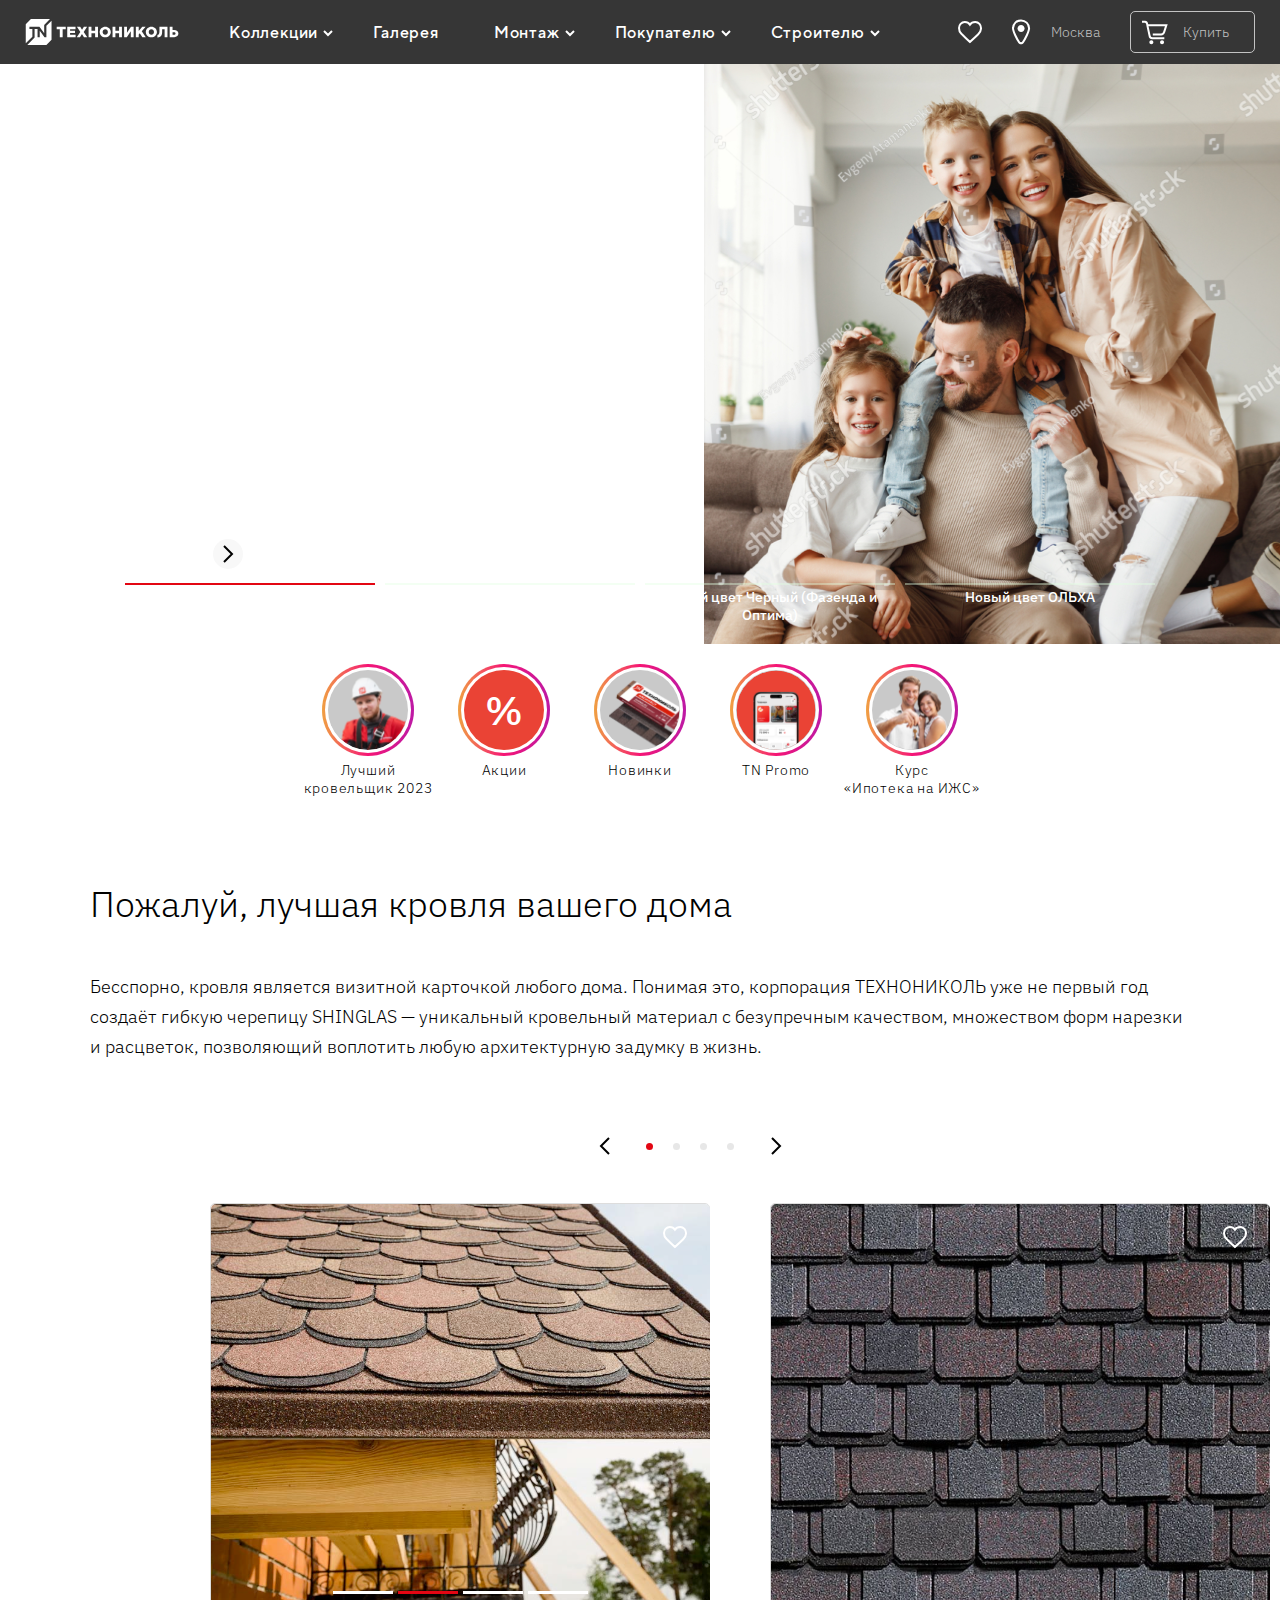
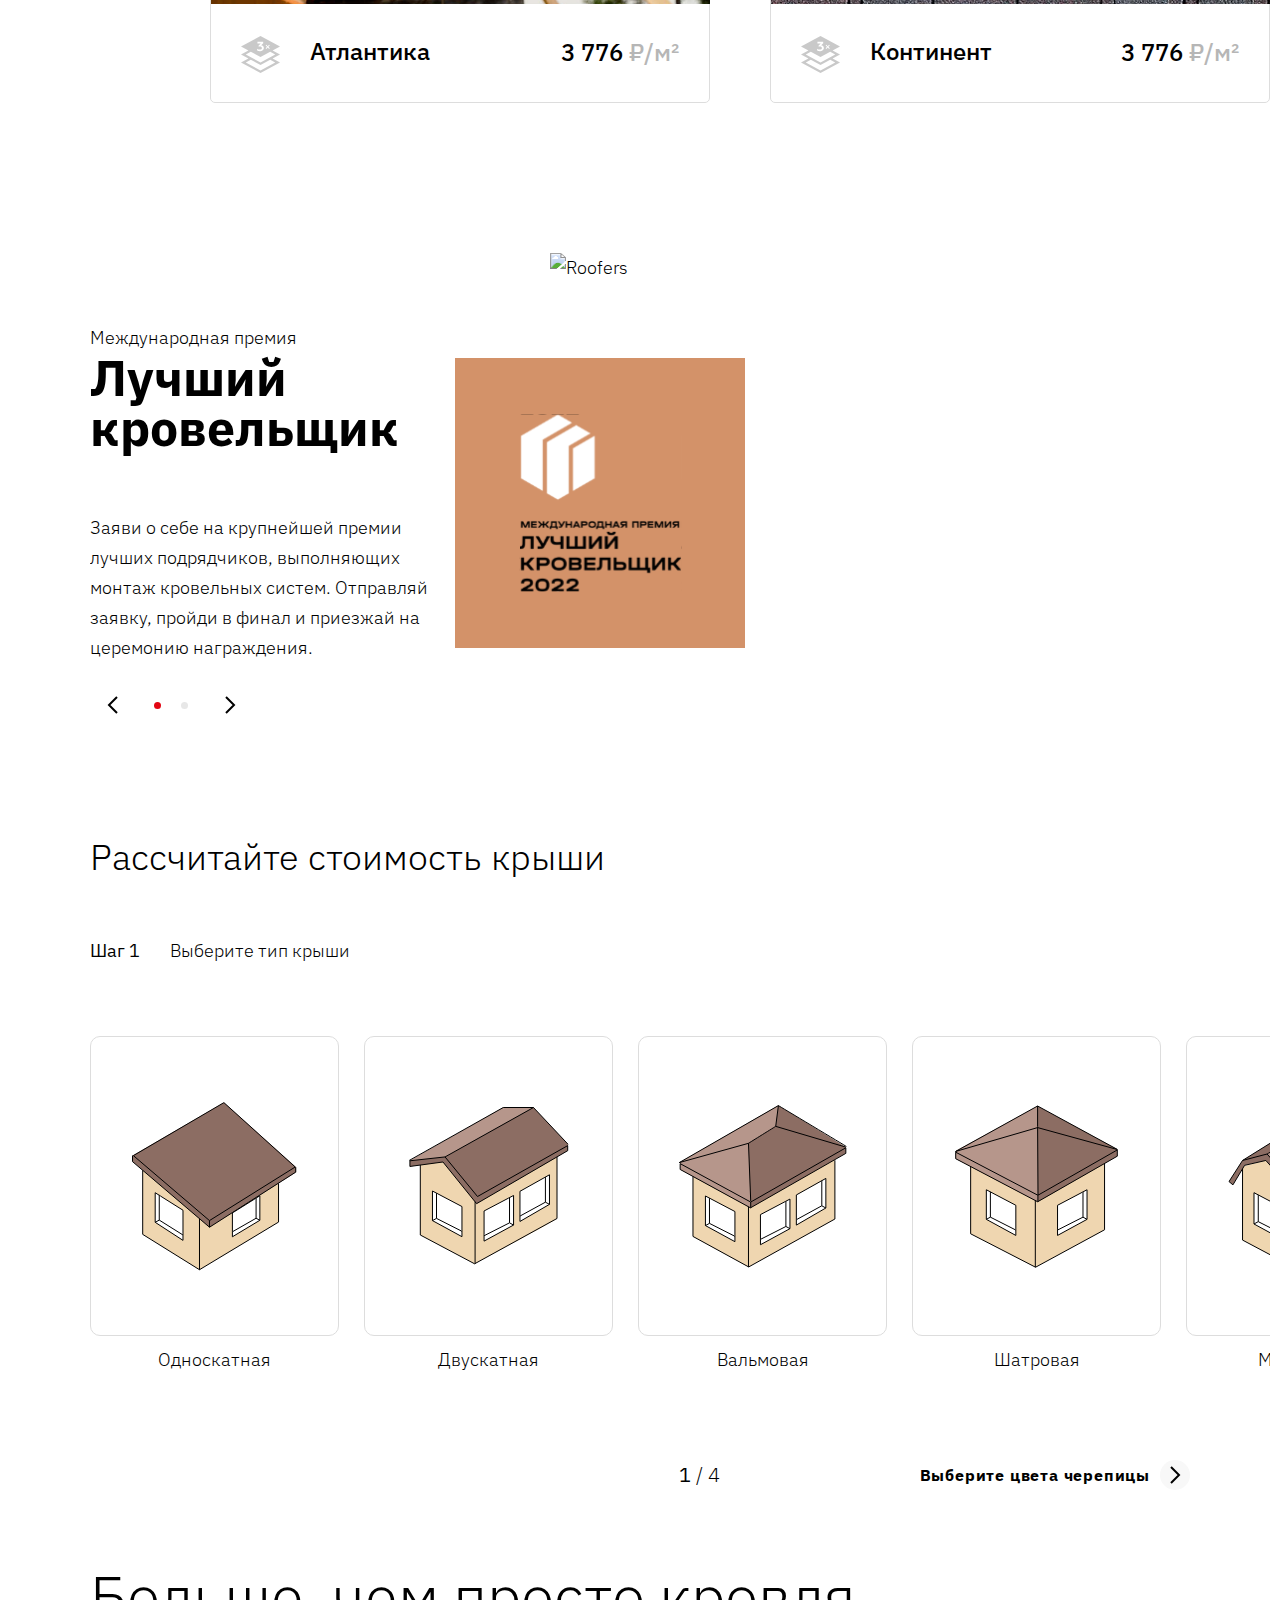
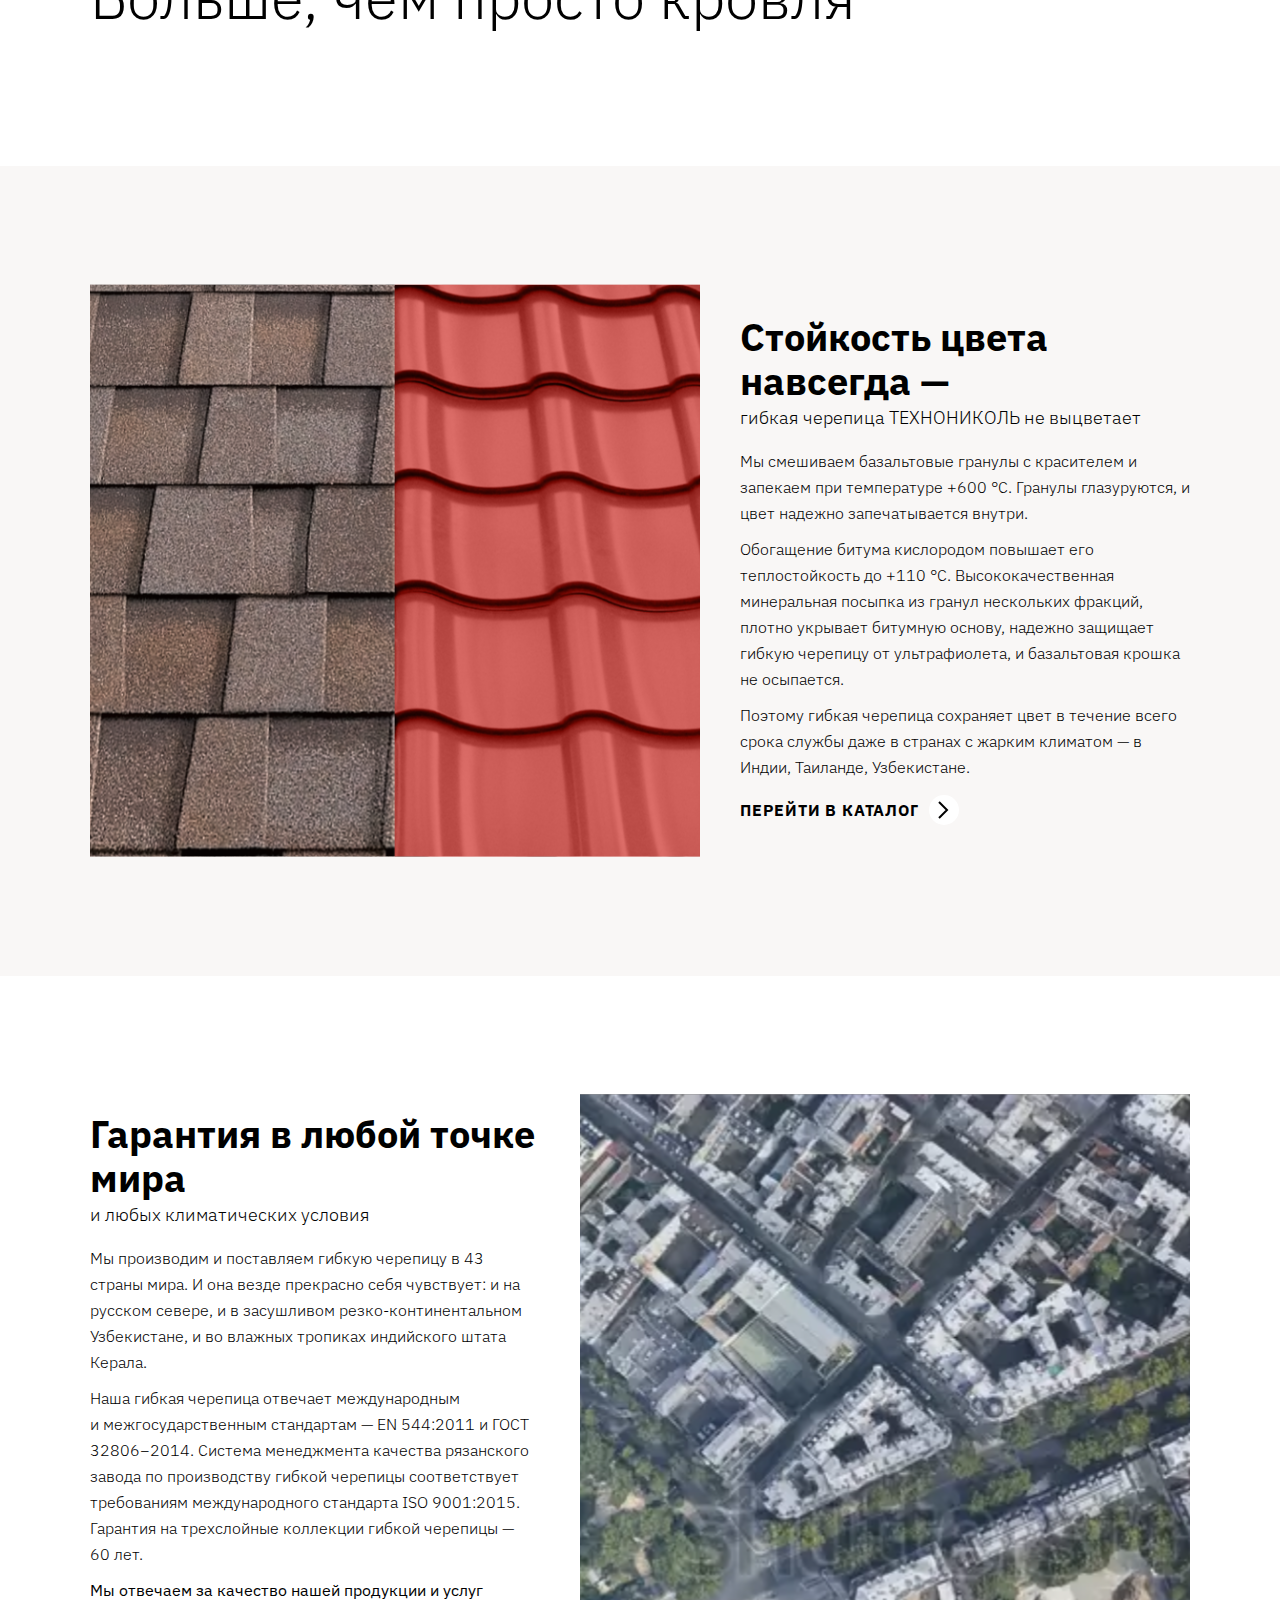
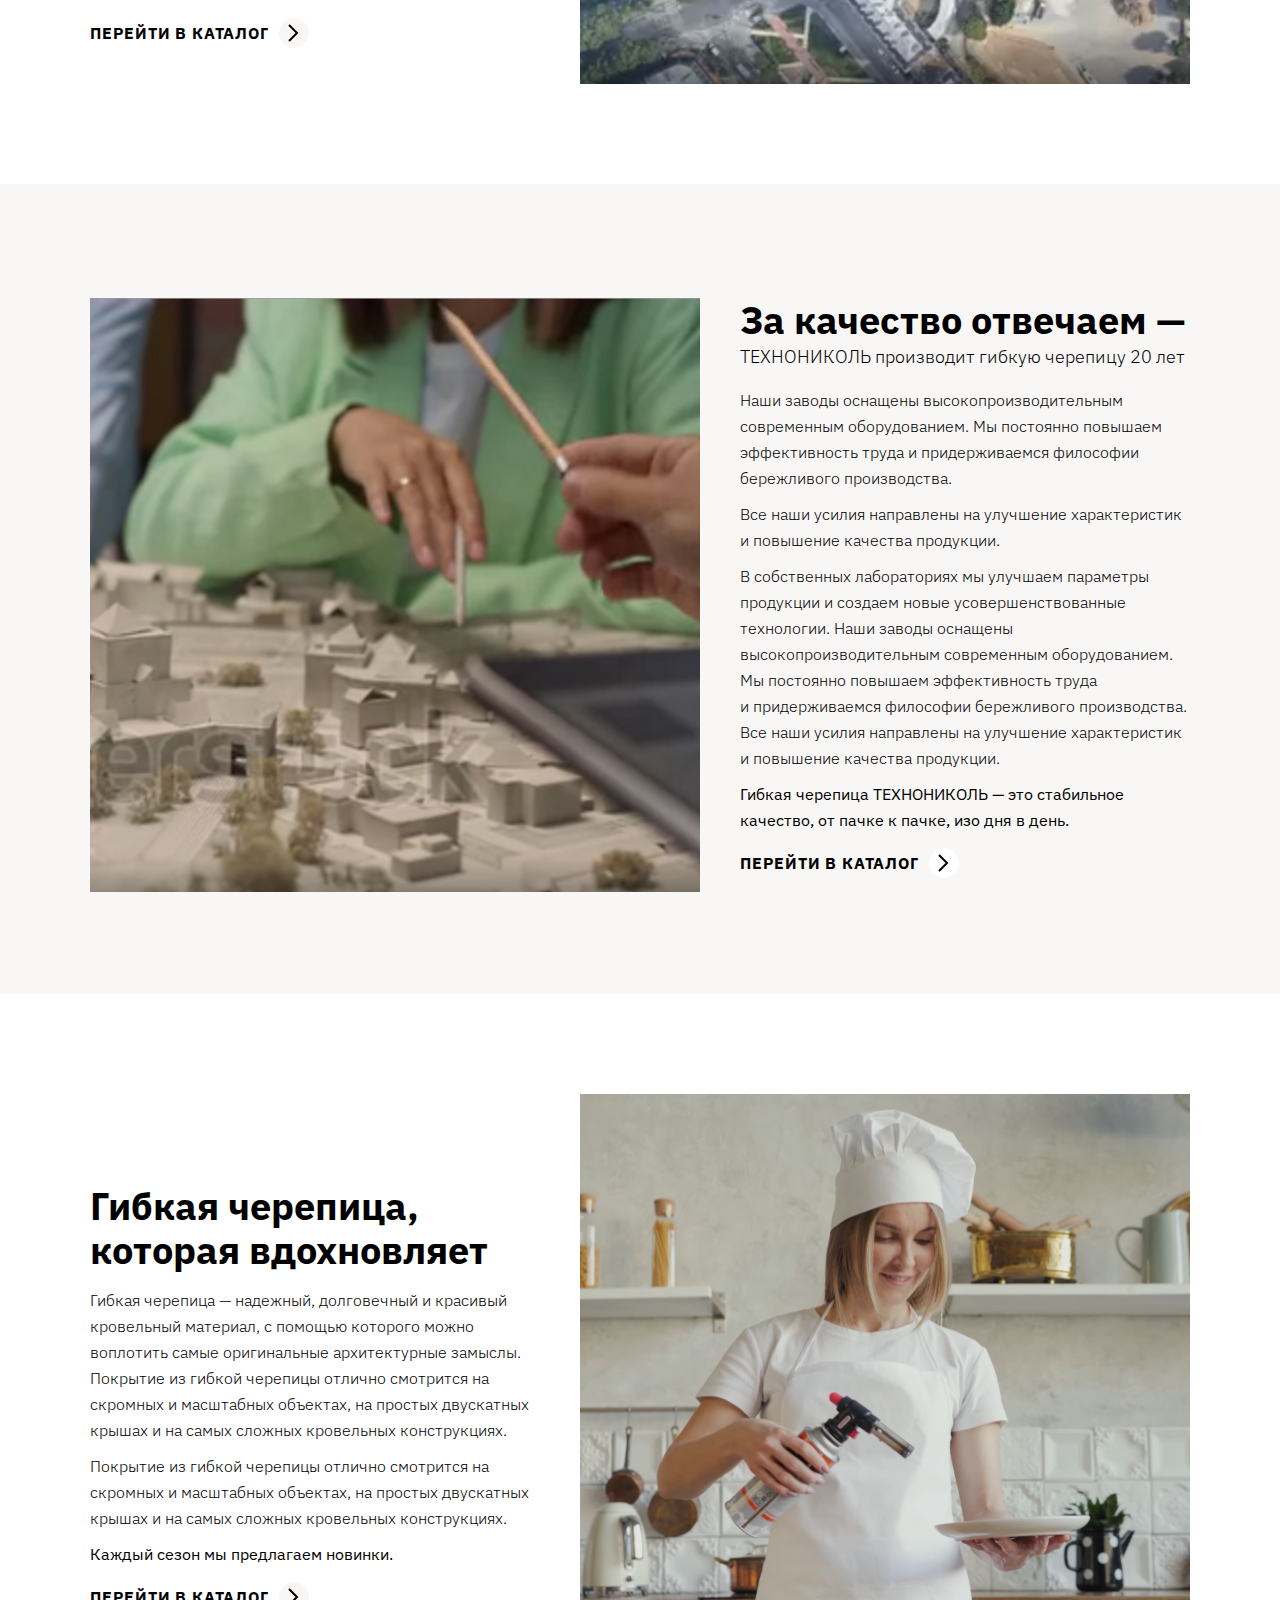
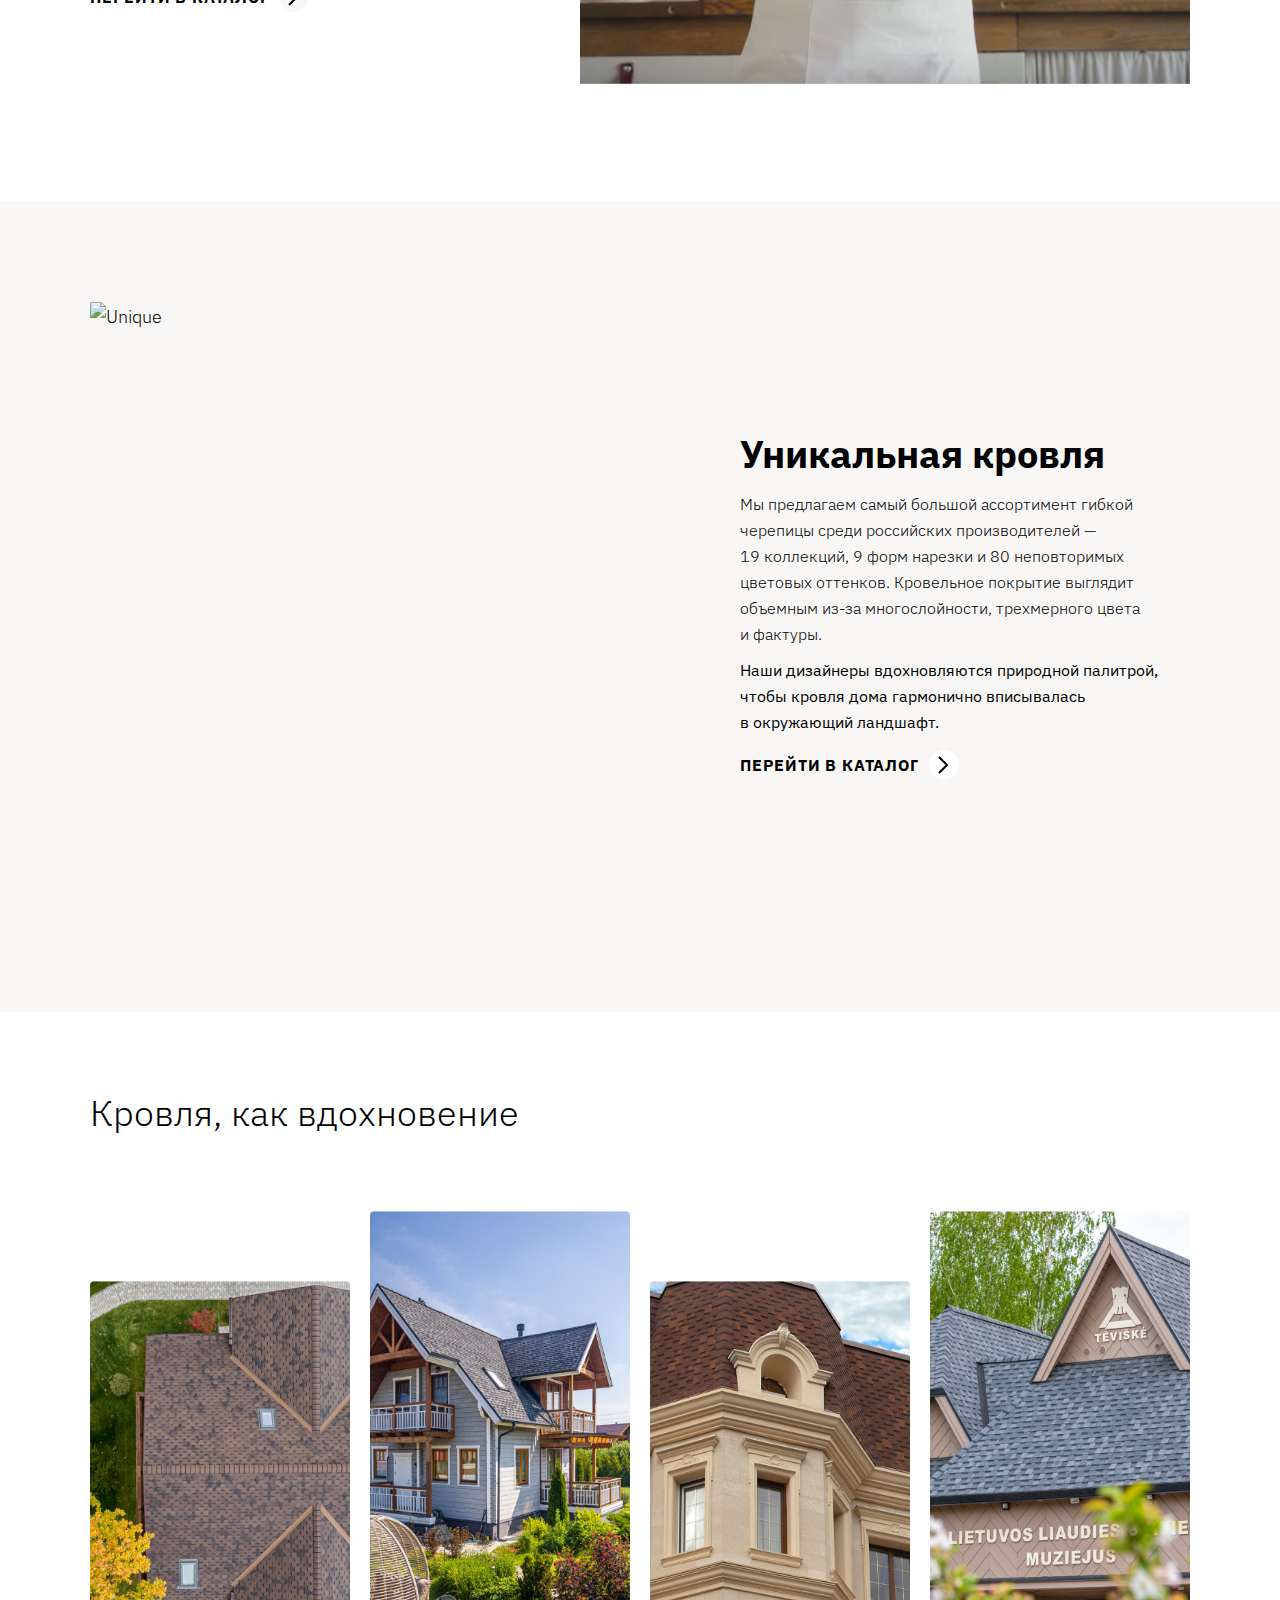
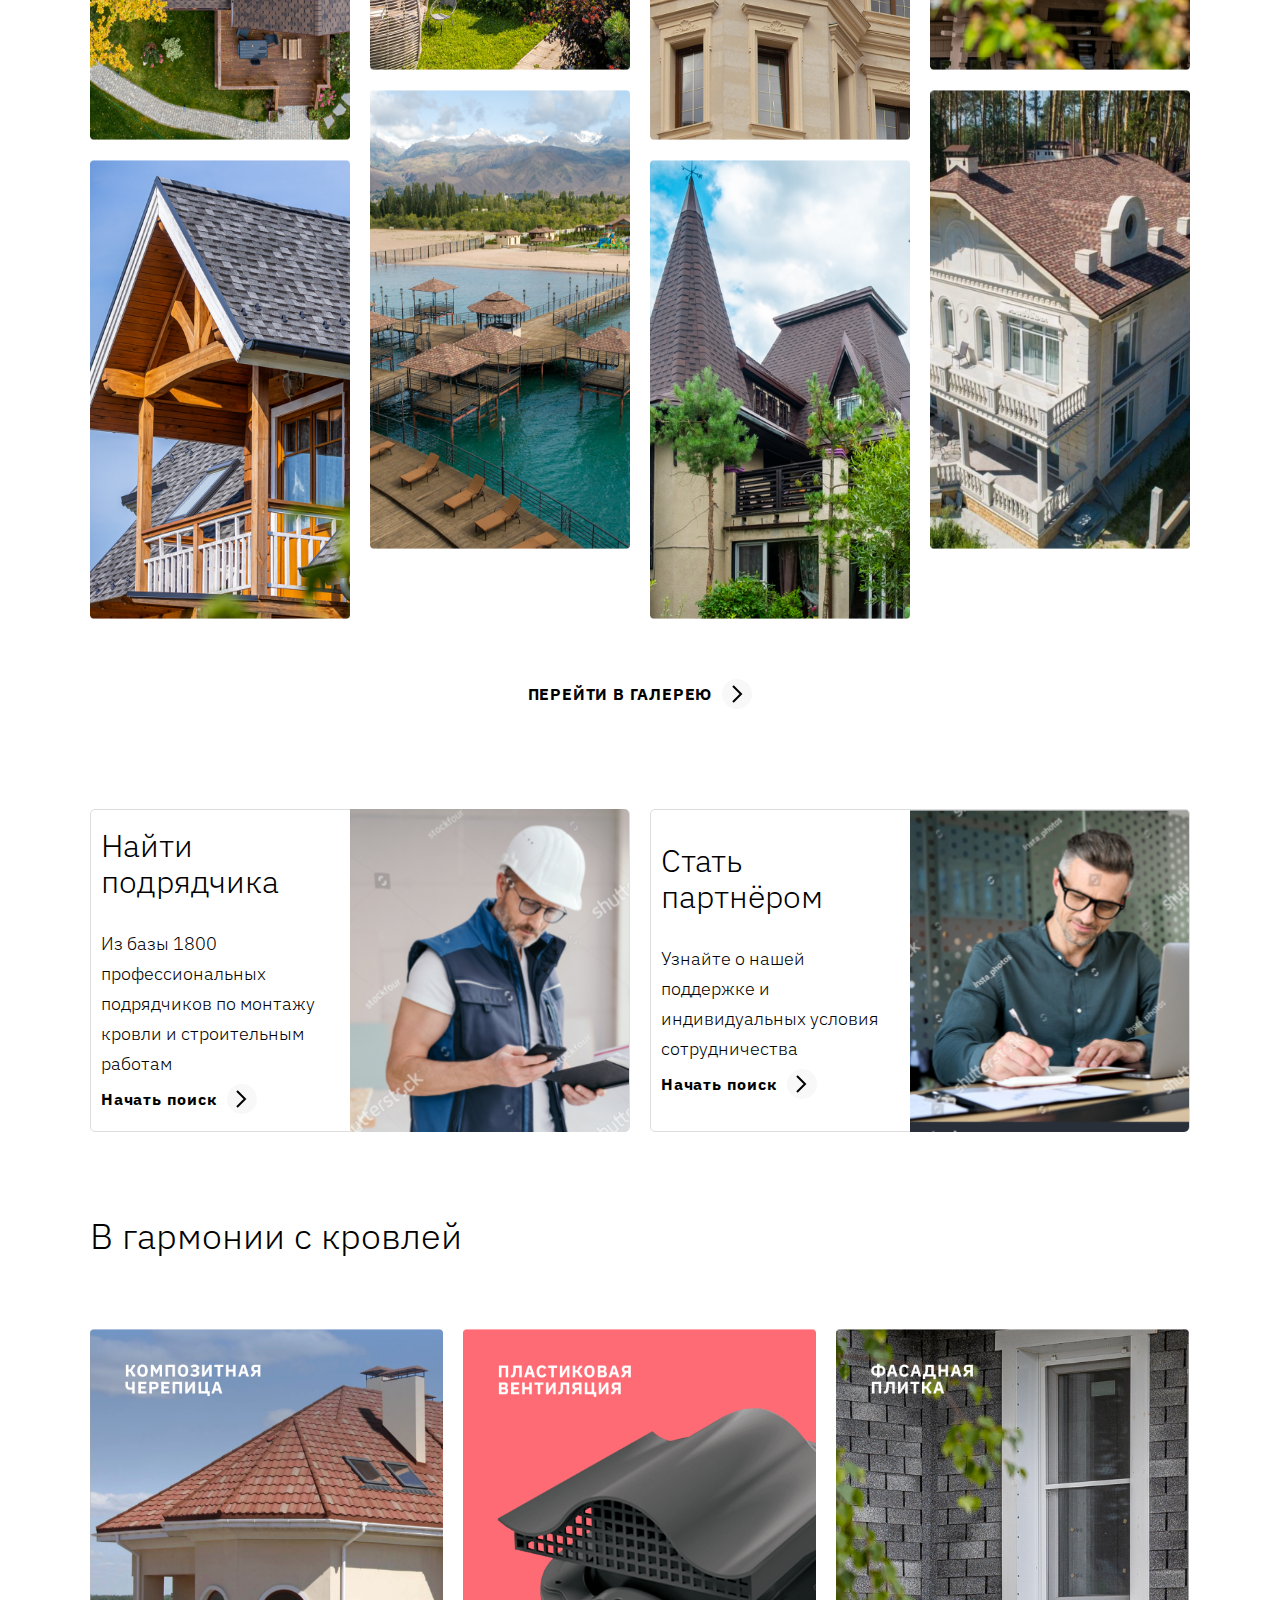
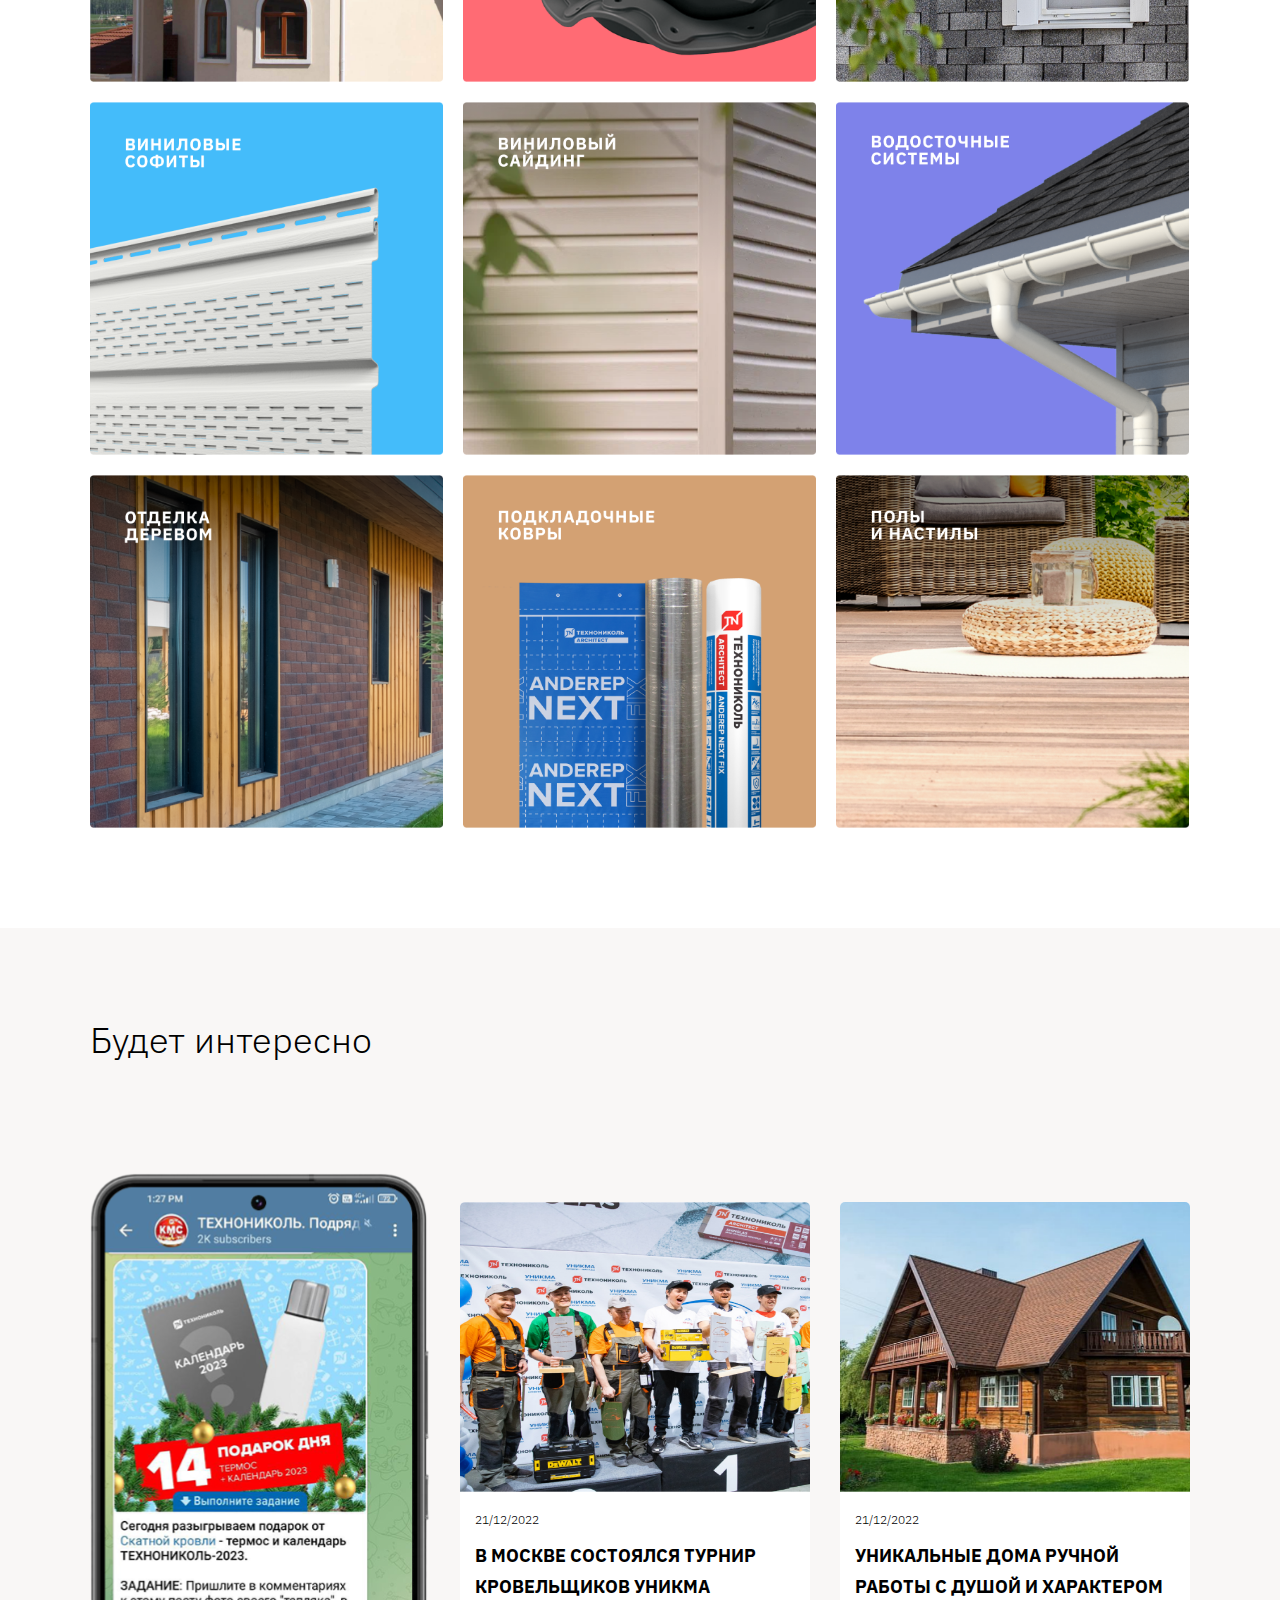
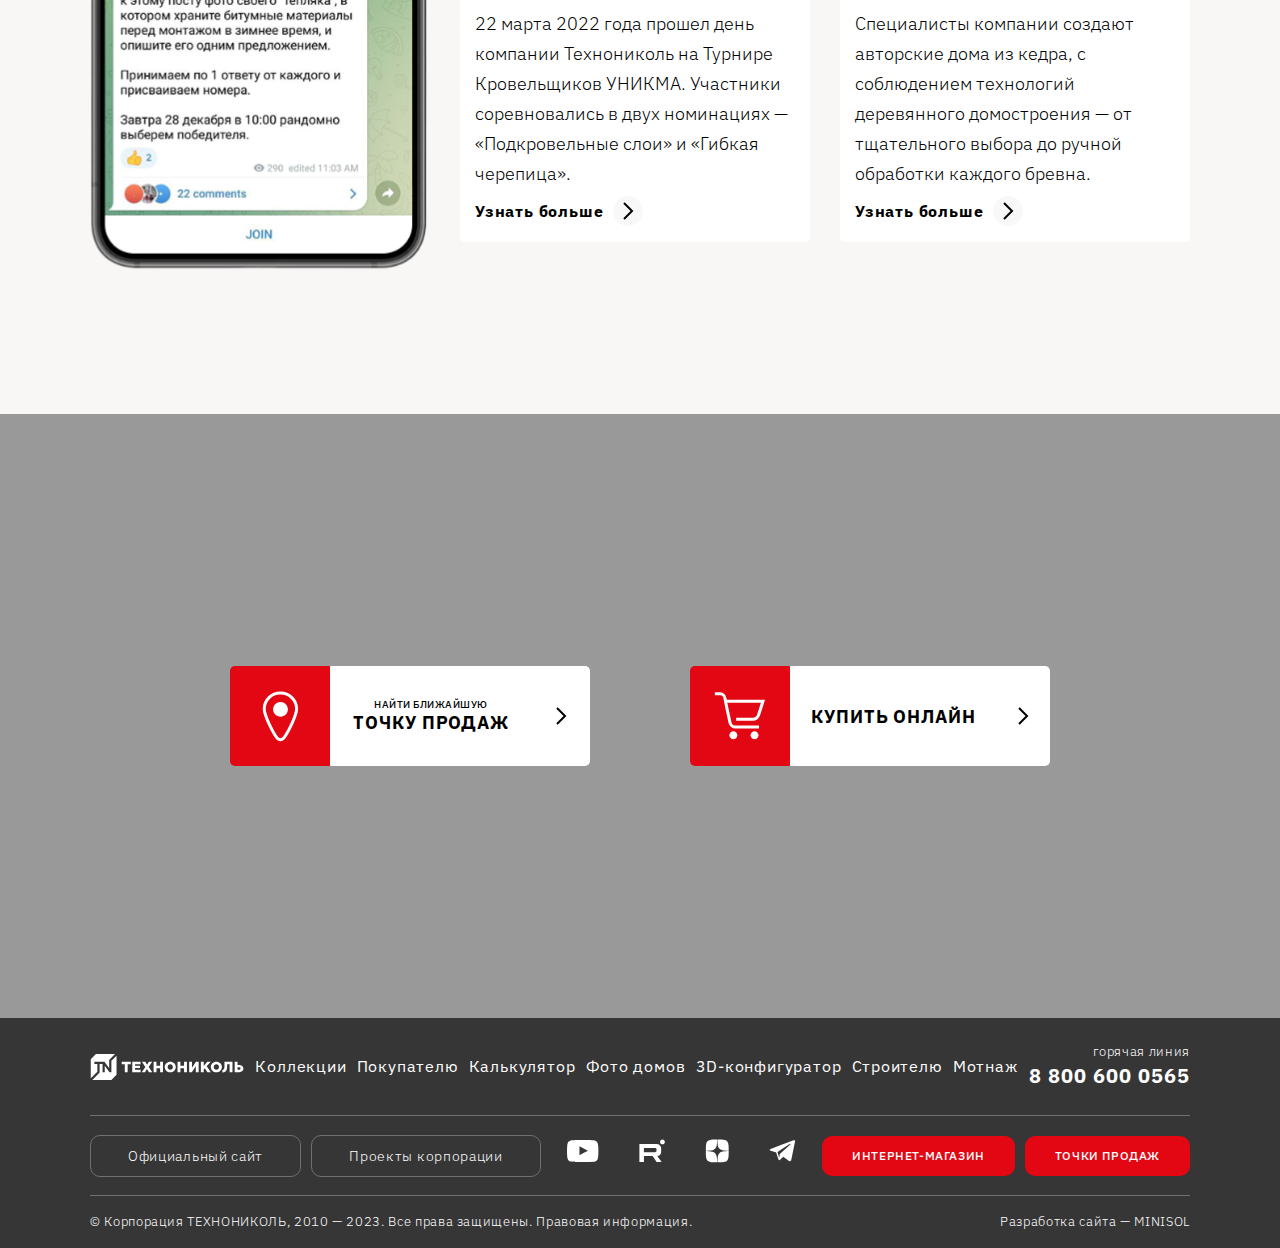
==== commit 7257c74c: "добавил слайдер в roofInspiration" ====
--- a/index.html
+++ b/index.html
@@ -15,6 +15,7 @@
     <script src="./js/banners.js" defer></script>
     <script src="./js/roofEstimate.js" defer></script>
     <script src="./js/infoSection.js" defer></script>
+    <script src="./js/roofInspiration.js" defer></script>
   </head>
   <body>
     <header class="header">
@@ -995,123 +996,125 @@
         <link rel="stylesheet" href="./styles/roofInspiration.css" />
         <div class="container">
           <div class="section_title">Кровля, как вдохновение</div>
-          <div class="inspiration_cards">
-            <div class="inspiration_card">
-              <picture>
-                <source
-                  srcset="./images/roofInspiration/InspirationRoof1media.png"
-                  media="(max-width: 1050px)"
+          <div class="inspiration_cards" id="roof_inspiration_slider">
+            <div class="slider_list">
+              <div class="slider_track">
+                <div class="inspiration_card slider_card">
+                  <picture>
+                    <source
+                      srcset="./images/roofInspiration/InspirationRoof1media.png"
+                      media="(max-width: 1050px)"
+                    />
+                    <img
+                      src="./images/roofInspiration/InspirationRoof1.png"
+                      alt="InspirationRoof1"
+                    />
+                  </picture>
+                </div>
+                <div class="inspiration_card slider_card">
+                  <picture>
+                    <source
+                      srcset="./images/roofInspiration/InspirationRoof2media.png"
+                      media="(max-width: 1050px)"
+                    />
+                    <img
+                      src="./images/roofInspiration/InspirationRoof2.png"
+                      alt="InspirationRoof2"
+                    />
+                  </picture>
+                </div>
+                <div class="inspiration_card slider_card">
+                  <picture>
+                    <source
+                      srcset="./images/roofInspiration/InspirationRoof3media.png"
+                      media="(max-width: 1050px)"
+                    />
+                    <img
+                      src="./images/roofInspiration/InspirationRoof3.png"
+                      alt="InspirationRoof3"
+                    />
+                  </picture>
+                </div>
+                <div class="inspiration_card slider_card">
+                  <picture>
+                    <source
+                      srcset="./images/roofInspiration/InspirationRoof4media.png"
+                      media="(max-width: 1050px)"
+                    />
+                    <img
+                      src="./images/roofInspiration/InspirationRoof4.png"
+                      alt="InspirationRoof4"
+                    />
+                  </picture>
+                </div>
+                <div class="inspiration_card slider_card">
+                  <picture>
+                    <source
+                      srcset="./images/roofInspiration/InspirationRoof5media.png"
+                      media="(max-width: 1050px)"
+                    />
+                    <img
+                      src="./images/roofInspiration/InspirationRoof5.png"
+                      alt="InspirationRoof5"
+                    />
+                  </picture>
+                </div>
+                <div class="inspiration_card slider_card">
+                  <picture>
+                    <source
+                      srcset="./images/roofInspiration/InspirationRoof6media.png"
+                      media="(max-width: 1050px)"
+                    />
+                    <img
+                      src="./images/roofInspiration/InspirationRoof6.png"
+                      alt="InspirationRoof6"
+                    />
+                  </picture>
+                </div>
+                <div class="inspiration_card slider_card">
+                  <picture>
+                    <source
+                      srcset="./images/roofInspiration/InspirationRoof7media.png"
+                      media="(max-width: 1050px)"
+                    />
+                    <img
+                      src="./images/roofInspiration/InspirationRoof7.png"
+                      alt="InspirationRoof7"
+                    />
+                  </picture>
+                </div>
+                <div class="inspiration_card slider_card">
+                  <picture>
+                    <source
+                      srcset="./images/roofInspiration/InspirationRoof8media.png"
+                      media="(max-width: 1050px)"
+                    />
+                    <img
+                      src="./images/roofInspiration/InspirationRoof8.png"
+                      alt="InspirationRoof8"
+                    />
+                  </picture>
+                </div>
+              </div>
+            </div>
+            <div class="slider_menu">
+              <button class="prev" type="submit">
+                <img
+                  class="prev"
+                  src="./images/slider/LeftSliderArrow.svg"
+                  alt="LeftSliderArrow"
                 />
+              </button>
+              <ul class="slider_items"></ul>
+              <button class="next" type="submit">
                 <img
-                  src="./images/roofInspiration/InspirationRoof1.png"
-                  alt="InspirationRoof1"
+                  class="next"
+                  src="./images/slider/RightSliderArrow.svg"
+                  alt="RightSliderArrow"
                 />
-              </picture>
-            </div>
-            <div class="inspiration_card">
-              <picture>
-                <source
-                  srcset="./images/roofInspiration/InspirationRoof2media.png"
-                  media="(max-width: 1050px)"
-                />
-                <img
-                  src="./images/roofInspiration/InspirationRoof2.png"
-                  alt="InspirationRoof2"
-                />
-              </picture>
-            </div>
-            <div class="inspiration_card">
-              <picture>
-                <source
-                  srcset="./images/roofInspiration/InspirationRoof3media.png"
-                  media="(max-width: 1050px)"
-                />
-                <img
-                  src="./images/roofInspiration/InspirationRoof3.png"
-                  alt="InspirationRoof3"
-                />
-              </picture>
-            </div>
-            <div class="inspiration_card">
-              <picture>
-                <source
-                  srcset="./images/roofInspiration/InspirationRoof4media.png"
-                  media="(max-width: 1050px)"
-                />
-                <img
-                  src="./images/roofInspiration/InspirationRoof4.png"
-                  alt="InspirationRoof4"
-                />
-              </picture>
-            </div>
-            <div class="inspiration_card">
-              <picture>
-                <source
-                  srcset="./images/roofInspiration/InspirationRoof5media.png"
-                  media="(max-width: 1050px)"
-                />
-                <img
-                  src="./images/roofInspiration/InspirationRoof5.png"
-                  alt="InspirationRoof5"
-                />
-              </picture>
-            </div>
-            <div class="inspiration_card">
-              <picture>
-                <source
-                  srcset="./images/roofInspiration/InspirationRoof6media.png"
-                  media="(max-width: 1050px)"
-                />
-                <img
-                  src="./images/roofInspiration/InspirationRoof6.png"
-                  alt="InspirationRoof6"
-                />
-              </picture>
-            </div>
-            <div class="inspiration_card">
-              <picture>
-                <source
-                  srcset="./images/roofInspiration/InspirationRoof7media.png"
-                  media="(max-width: 1050px)"
-                />
-                <img
-                  src="./images/roofInspiration/InspirationRoof7.png"
-                  alt="InspirationRoof7"
-                />
-              </picture>
-            </div>
-            <div class="inspiration_card">
-              <picture>
-                <source
-                  srcset="./images/roofInspiration/InspirationRoof8media.png"
-                  media="(max-width: 1050px)"
-                />
-                <img
-                  src="./images/roofInspiration/InspirationRoof8.png"
-                  alt="InspirationRoof8"
-                />
-              </picture>
-            </div>
-          </div>
-          <ul class="slider_menu">
-            <button class="prev" type="submit">
-              <img
-                src="./images/slider/LeftSliderArrow.svg"
-                alt="LeftSliderArrow"
-              />
-            </button>
-            <li class="slider_item active_item"></li>
-            <li class="slider_item"></li>
-            <li class="slider_item"></li>
-            <li class="slider_item"></li>
-            <li class="slider_item"></li>
-            <button class="next" type="submit">
-              <img
-                src="./images/slider/RightSliderArrow.svg"
-                alt="RightSliderArrow"
-              />
-            </button>
-          </ul>
+              </button>
+            </div>
+          </div>
           <div class="goto_wrapper">
             <p class="goto_text">
               <strong>перейти в галерею</strong>
--- a/styles/roofInspiration.css
+++ b/styles/roofInspiration.css
@@ -8,11 +8,13 @@
 }
 
 .inspiration_cards {
+    margin-bottom: 35px;
+}
+
+.inspiration_cards .slider_track {
     display: flex;
     flex-wrap: wrap;
     gap: 33px;
-    margin-bottom: 35px;
-
 }
 
 .inspiration_card:nth-child(even) {
@@ -34,7 +36,7 @@
     text-transform: uppercase;
 }
 
-.roof_inspiration .slider_menu {
+.inspiration_cards .slider_menu {
     display: none;
 }
 
@@ -48,8 +50,11 @@
     }
 
     .inspiration_cards {
+        margin-bottom: 60px;
+    }
+
+    .inspiration_cards .slider_track {
         gap: 29px;
-        margin-bottom: 60px;
     }
 
     .inspiration_card:nth-child(even) {
@@ -64,7 +69,7 @@
 }
 
 @media screen and (max-width: 1450px) {
-    .inspiration_cards {
+    .inspiration_cards .slider_track {
         gap: 20px;
     }
 
@@ -76,9 +81,6 @@
 }
 
 @media screen and (max-width: 1300px) {
-    .inspiration_cards {
-        gap: 20px;
-    }
 
     .inspiration_card,
     .inspiration_card img {
@@ -95,7 +97,7 @@
         height: 600px;
     }
 
-    .inspiration_cards {
+    .inspiration_cards .slider_track {
         row-gap: 30px;
         column-gap: 50px;
         justify-content: center;
@@ -112,10 +114,9 @@
         margin-bottom: 85px;
     }
 
-    .inspiration_cards {
+    .inspiration_cards .slider_track {
         flex-direction: row;
         gap: 28px;
-
     }
 
     .inspiration_card:nth-child(even) {
@@ -145,15 +146,35 @@
         margin-left: 20px;
     }
 
-    .inspiration_cards div:not(:first-child) {
+    .inspiration_cards {
+        width: 320px;
+        overflow: hidden;
+    }
+
+    .inspiration_cards .slider_list {
+        width: 320px;
+    }
+
+    .inspiration_cards .slider_track {
+        flex-wrap: nowrap;
+        gap: 0;
+        justify-content: normal;
+    }
+
+    .inspiration_card:nth-child(even) {
+        top: 0;
+    }
+
+    /* .inspiration_cards div:not(:first-child) {
         display: none;
-    }
+    } */
 
     .inspiration_cards {
         margin-bottom: 30px;
     }
 
-    .roof_inspiration .slider_menu {
+    .inspiration_cards .slider_menu {
+        margin-top: 10px;
         display: flex;
         justify-content: center;
     }
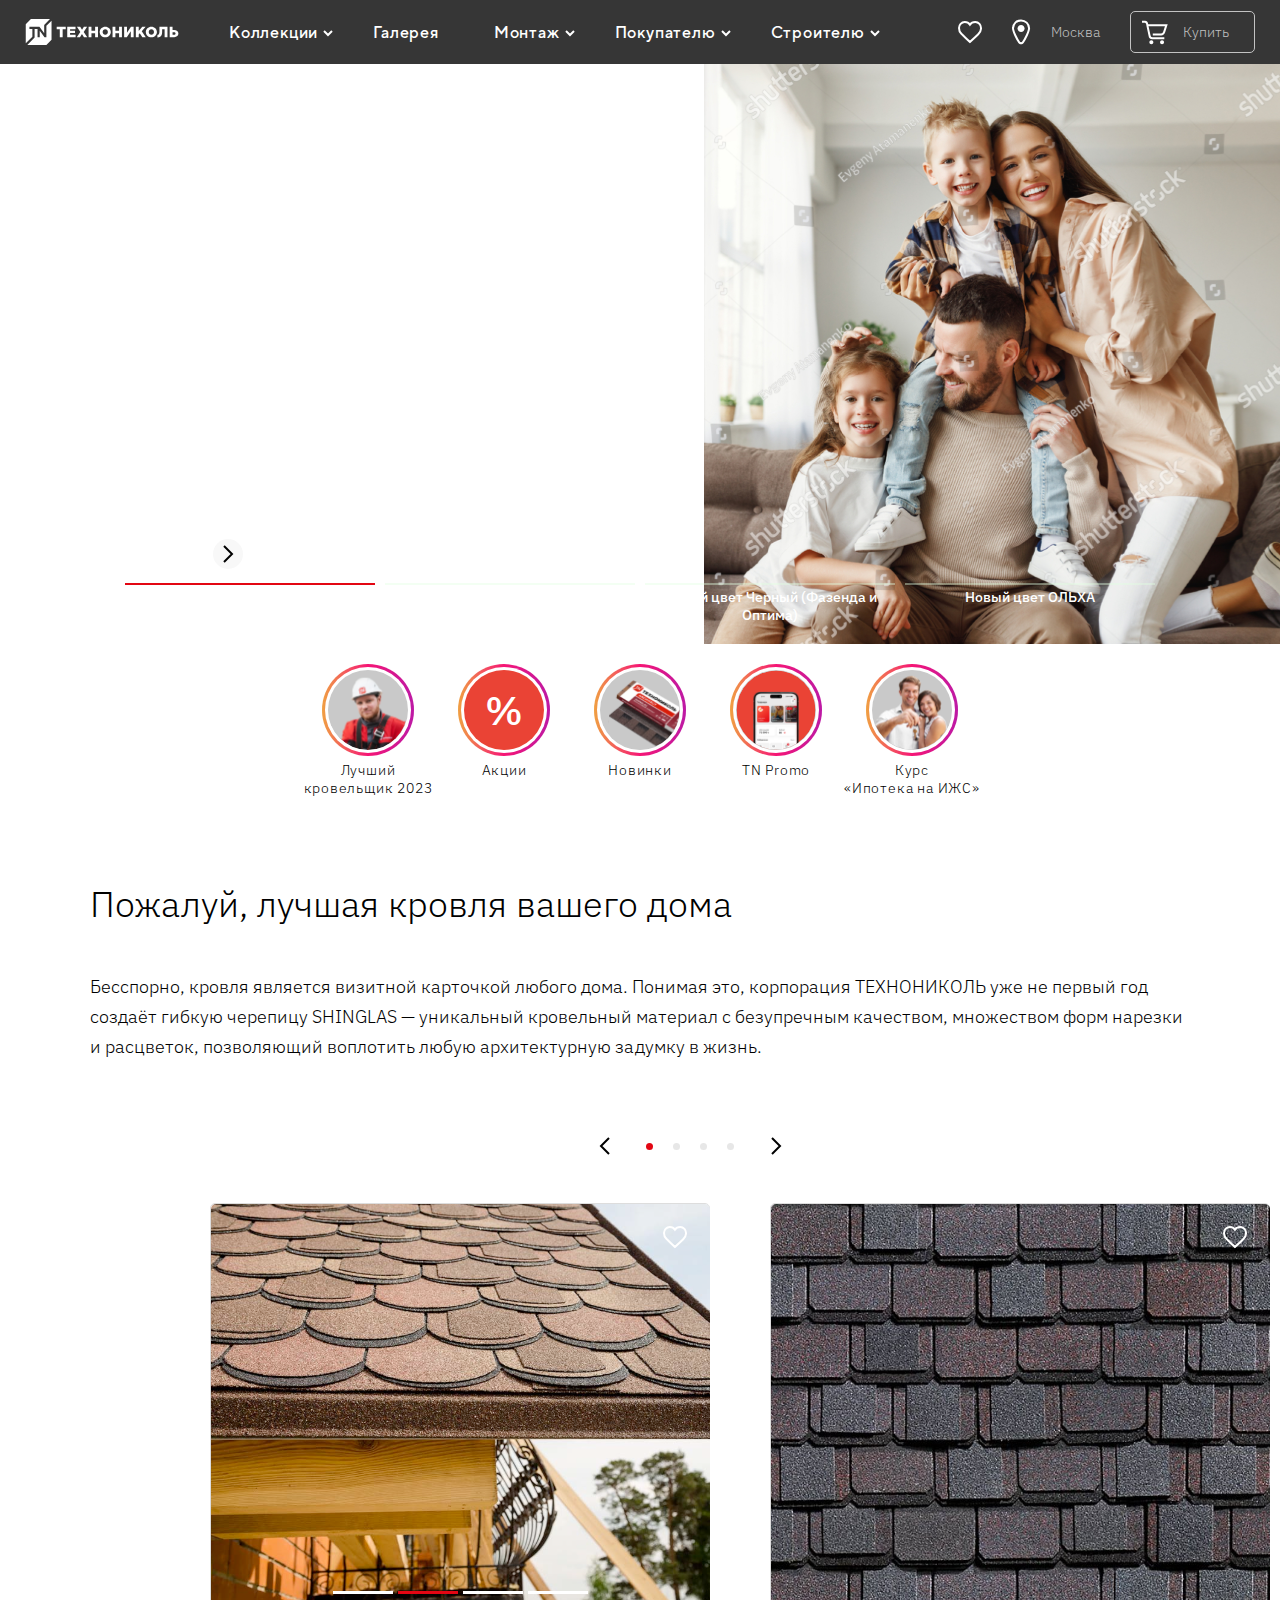
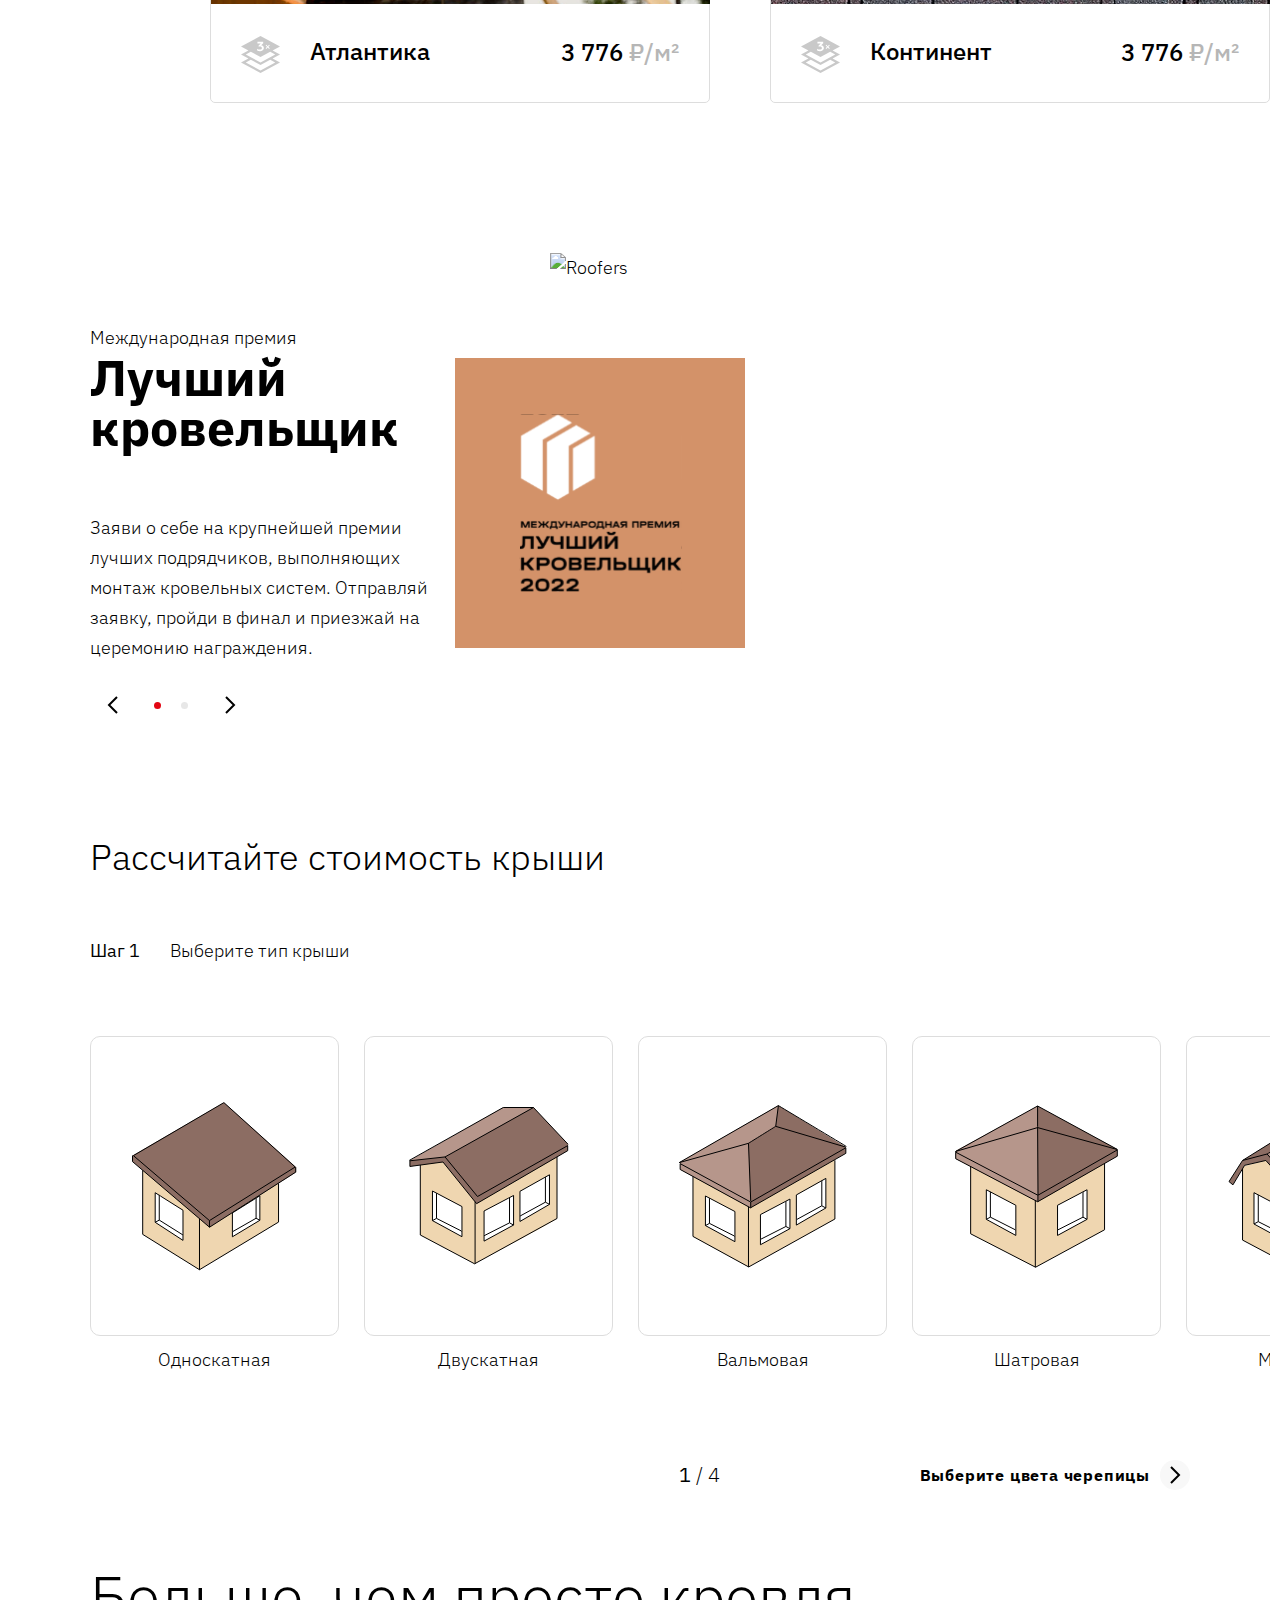
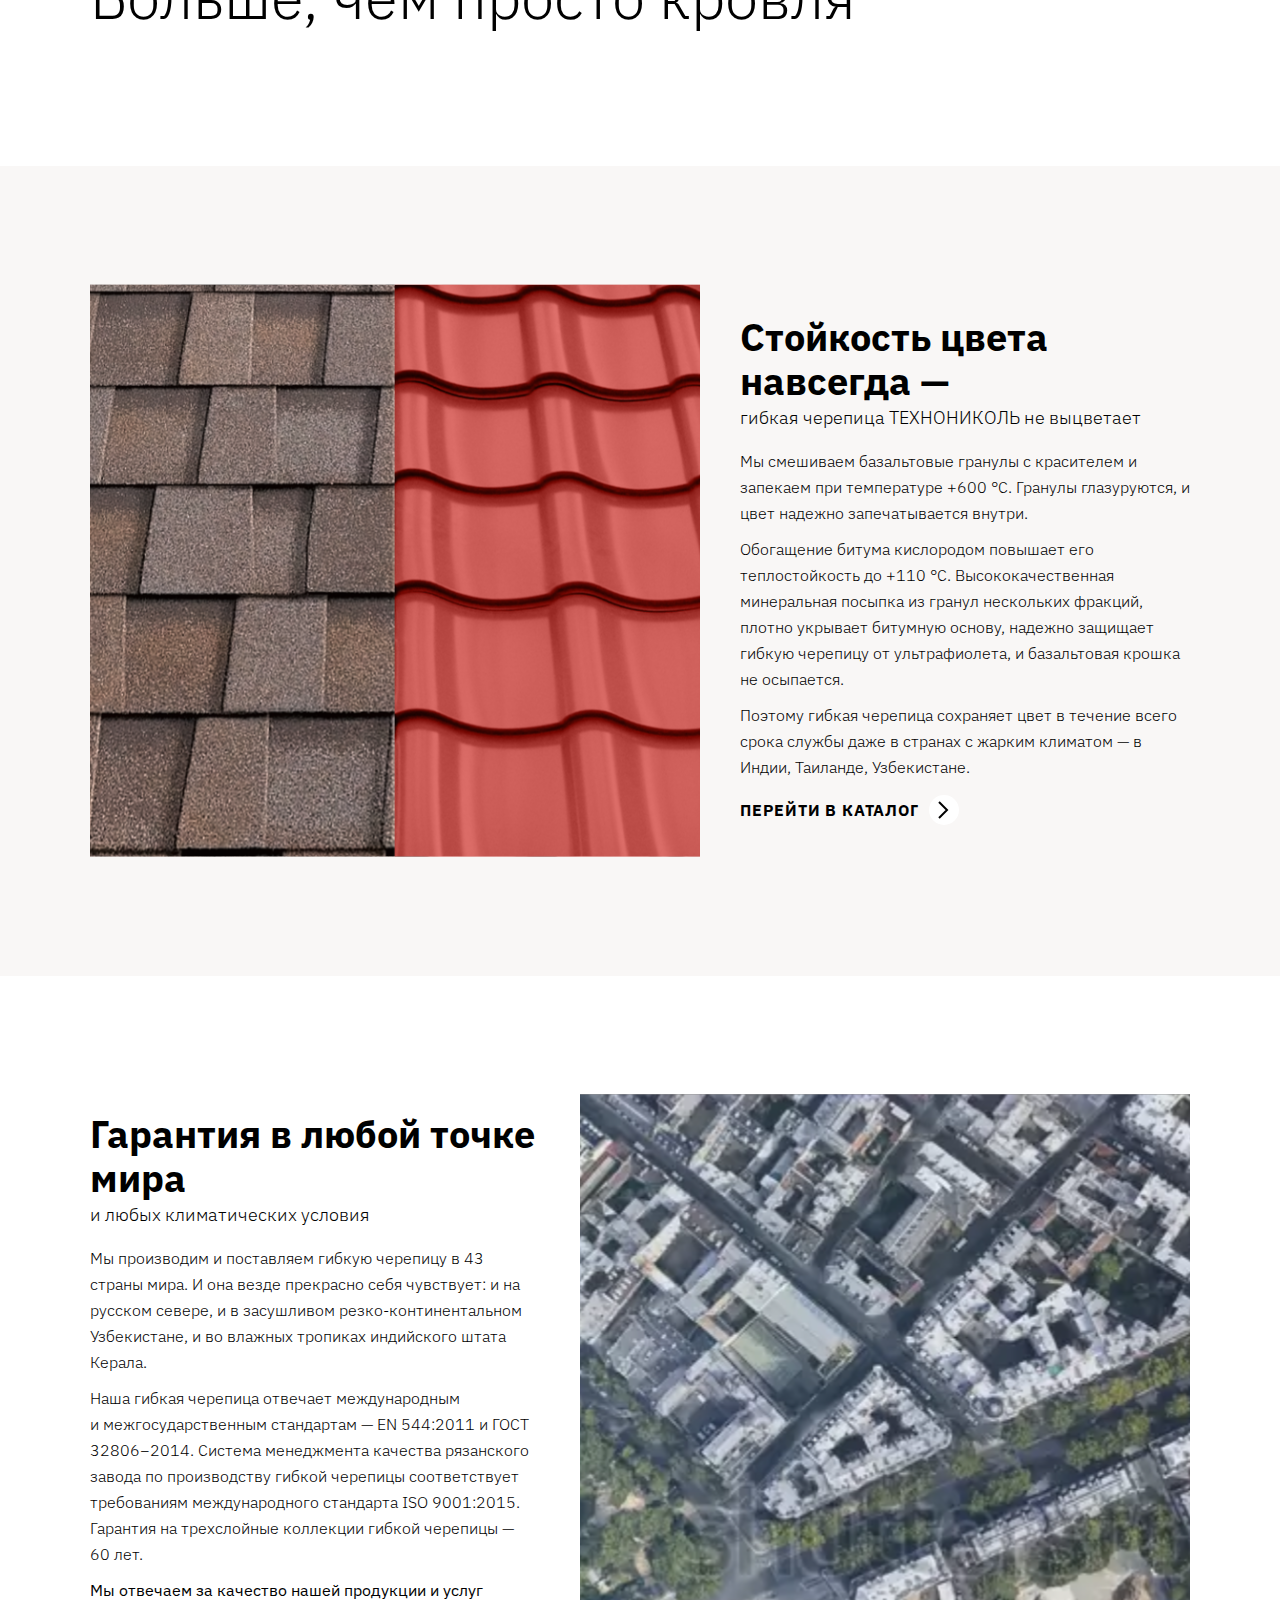
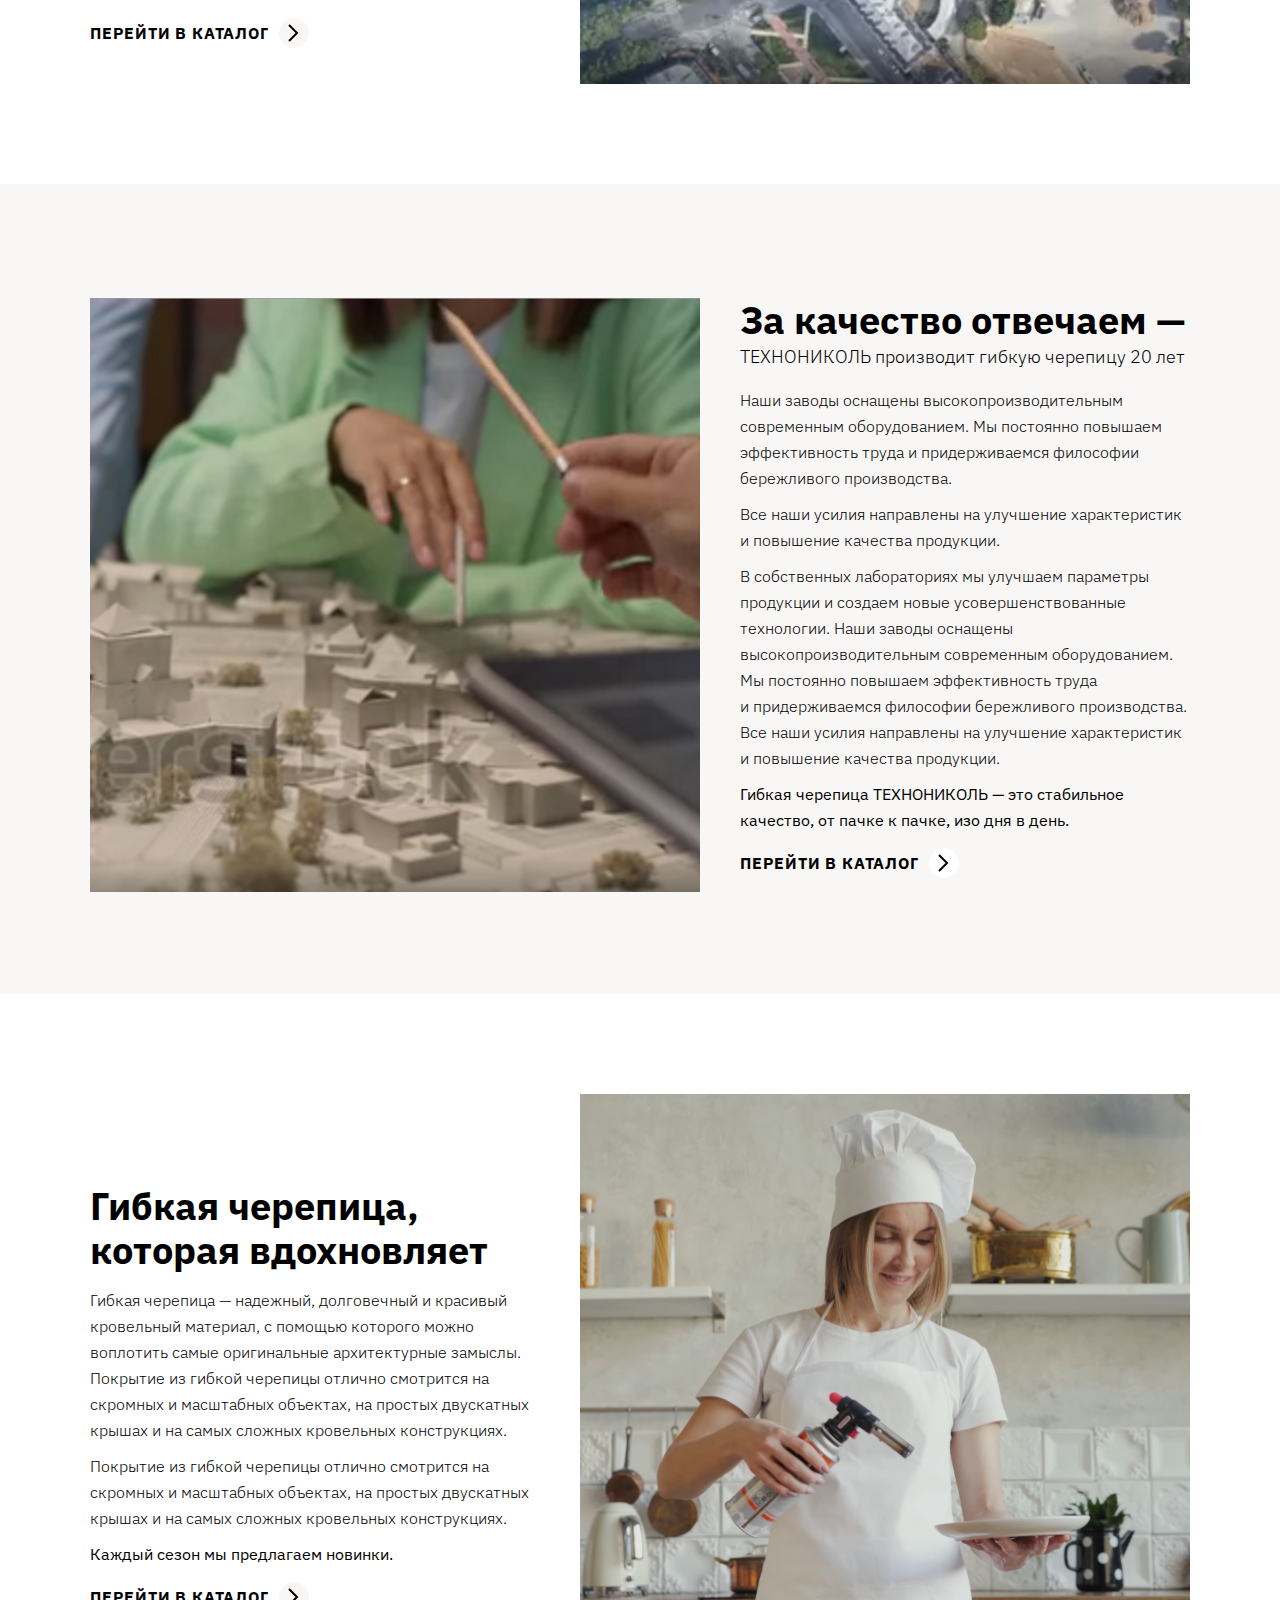
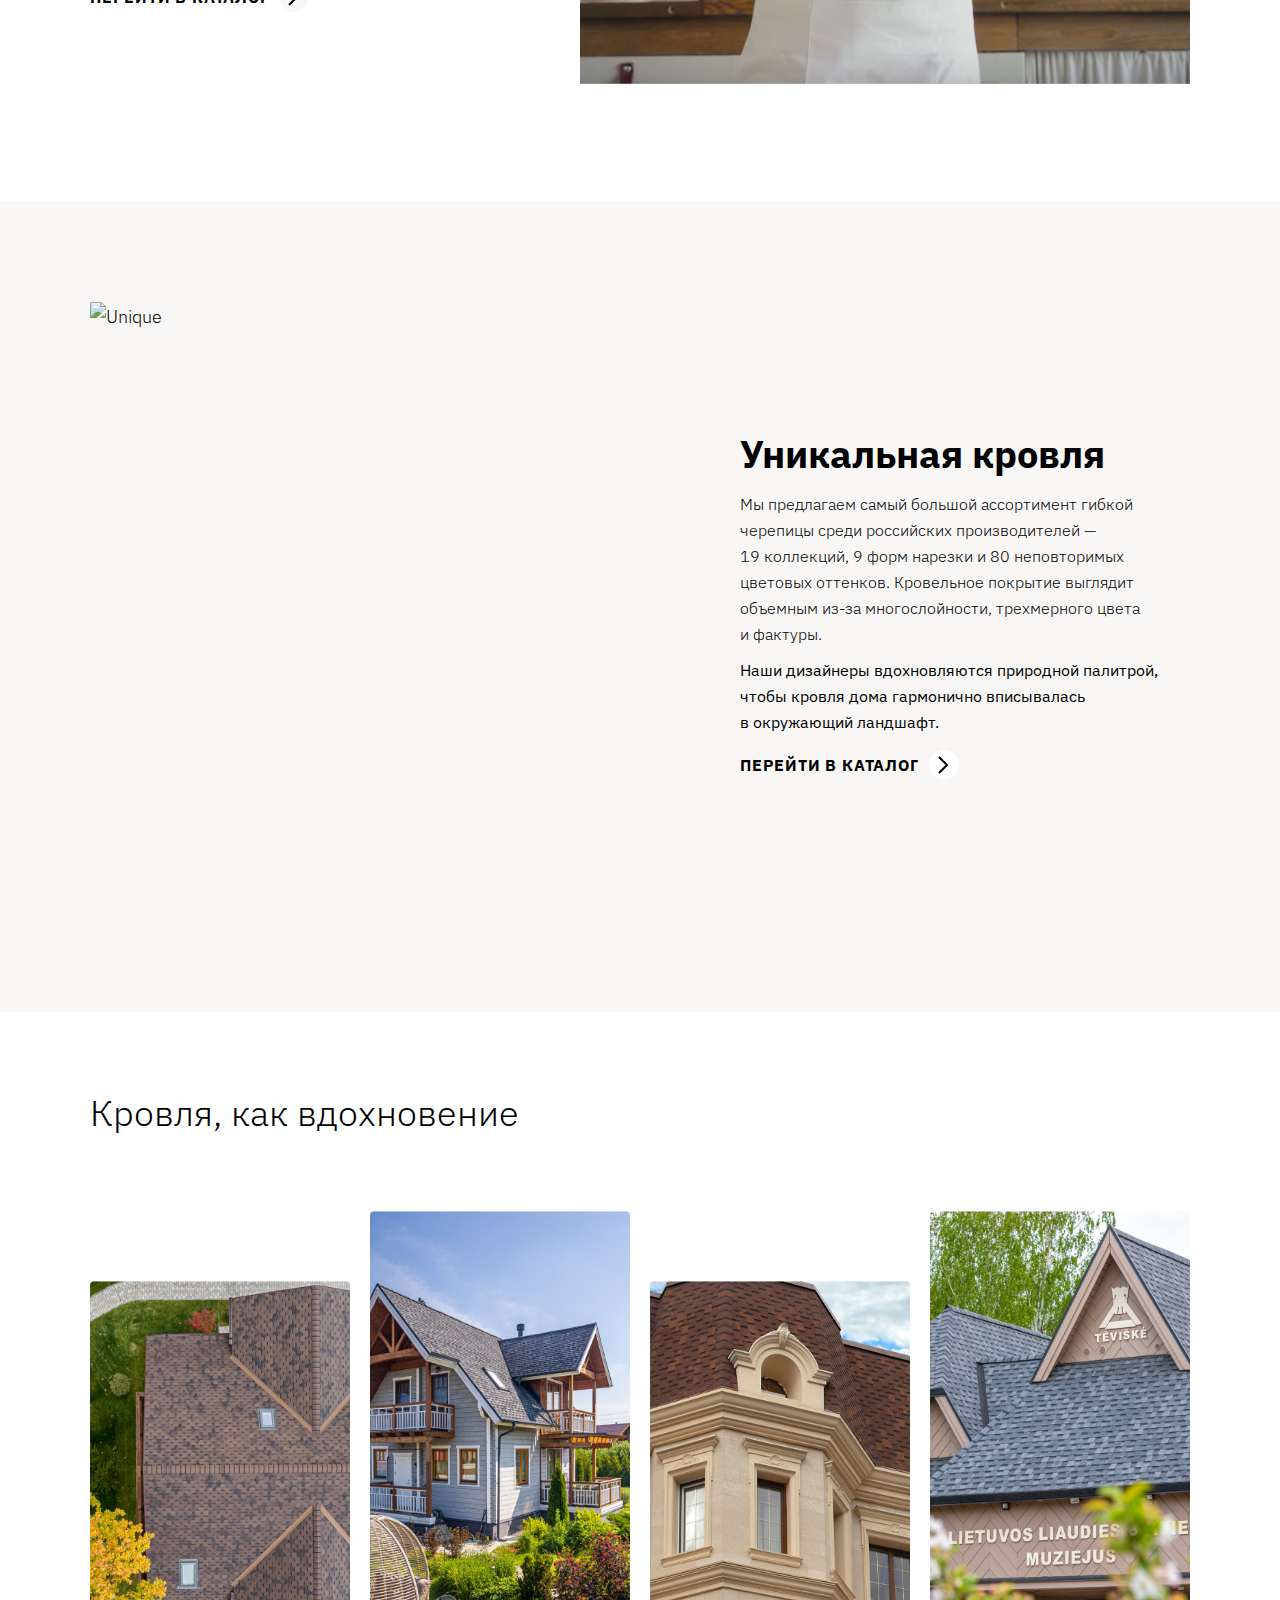
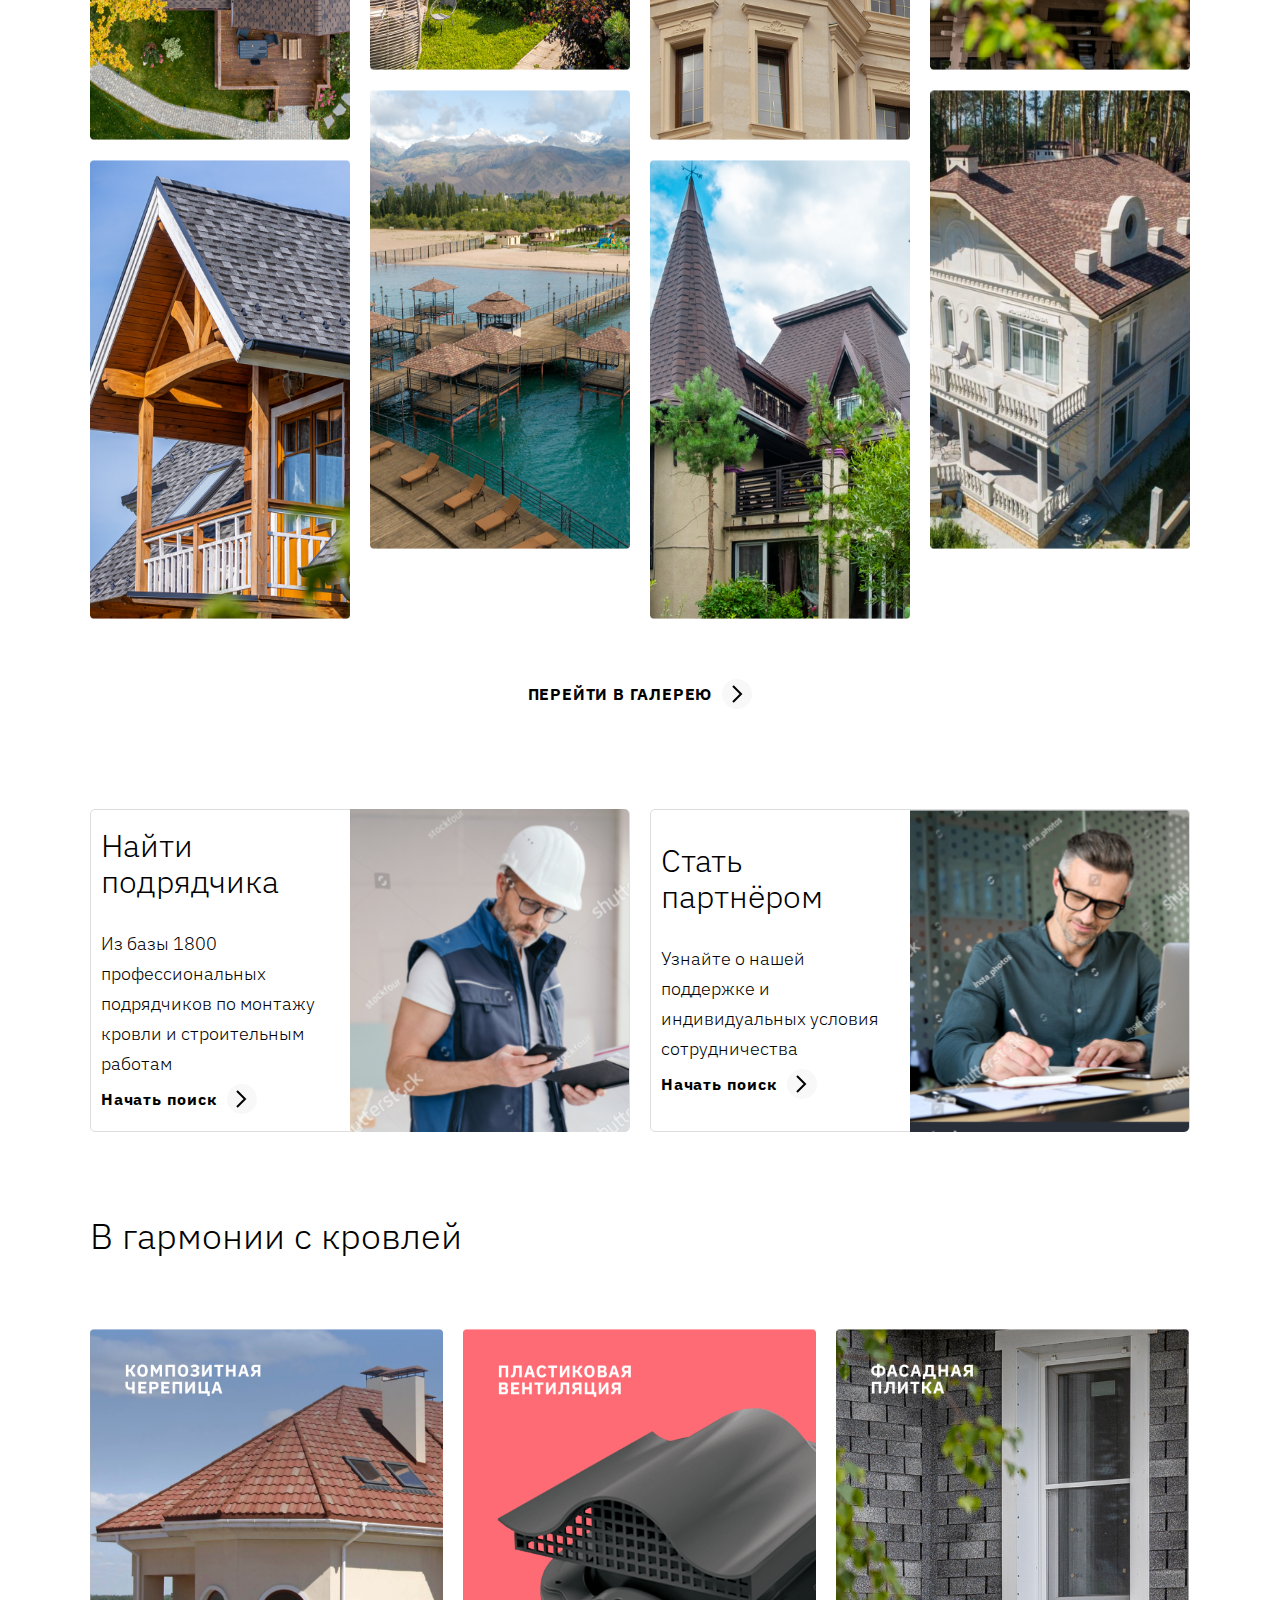
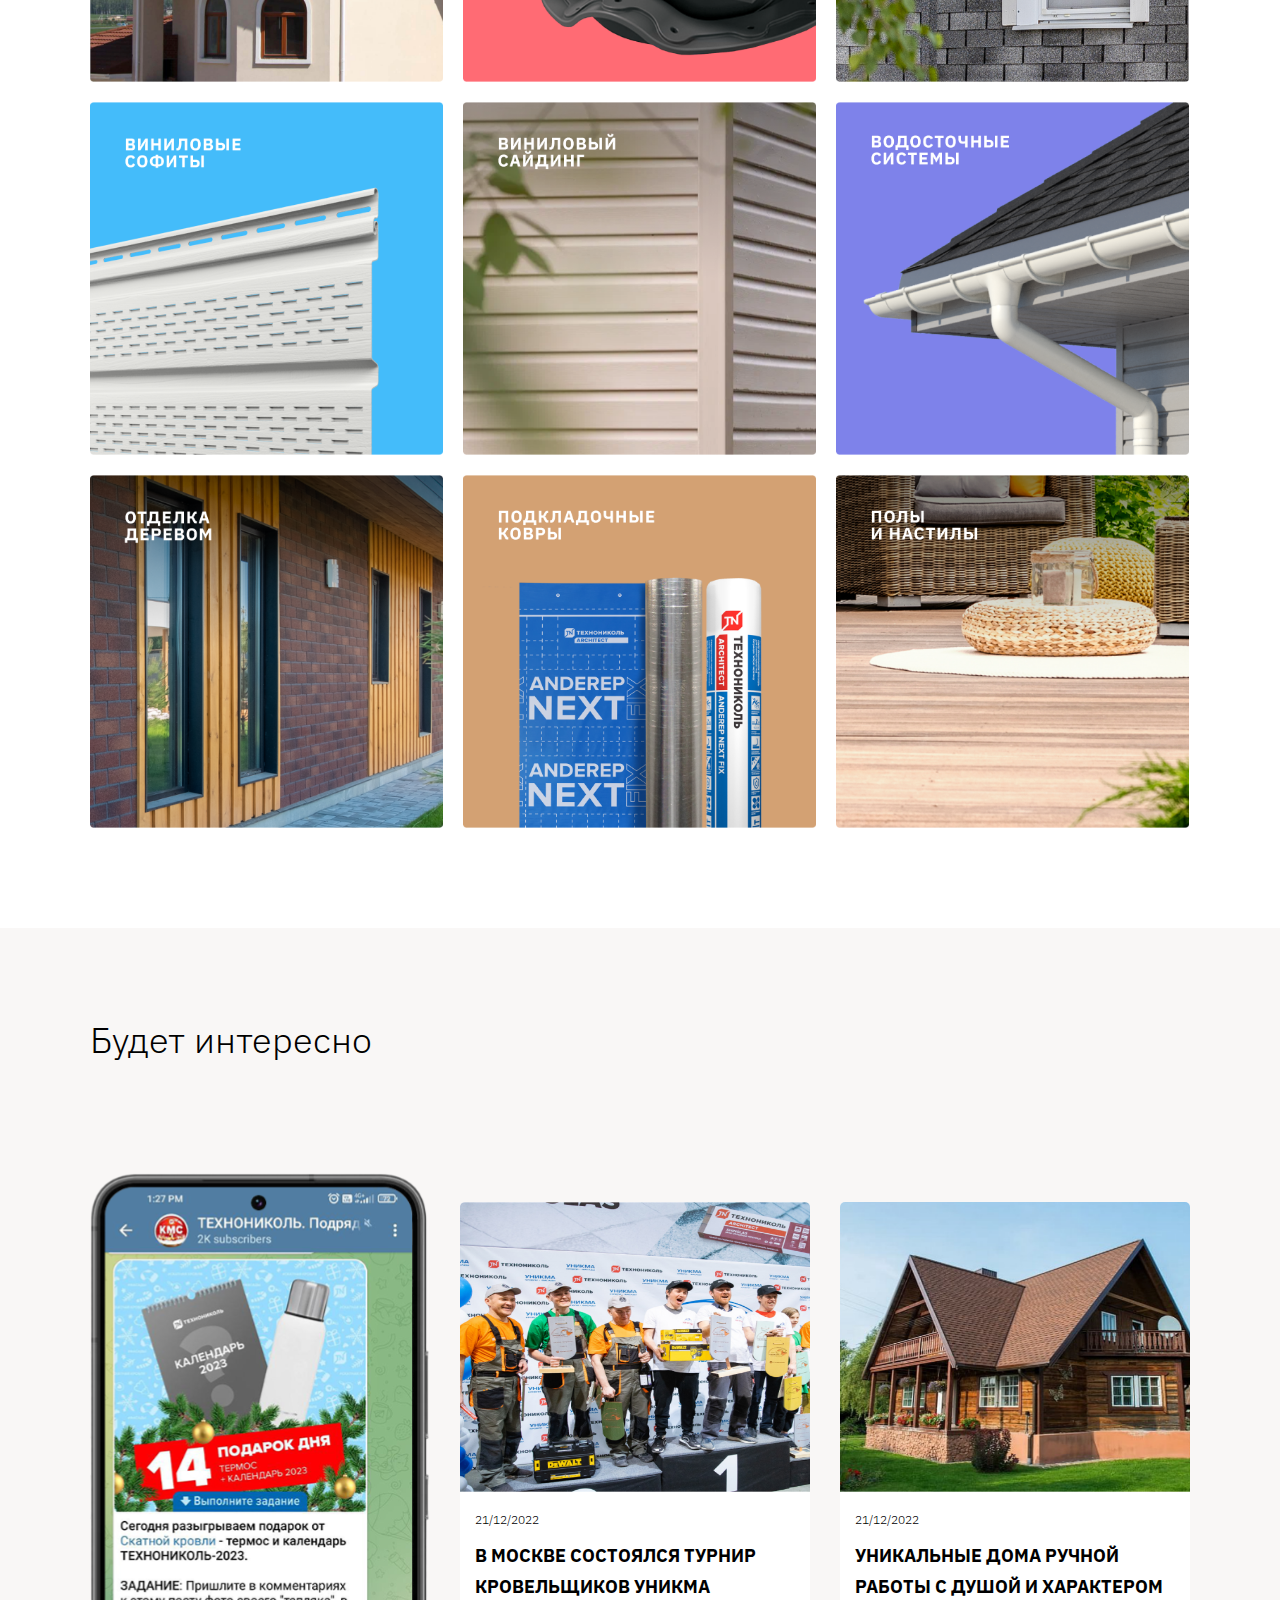
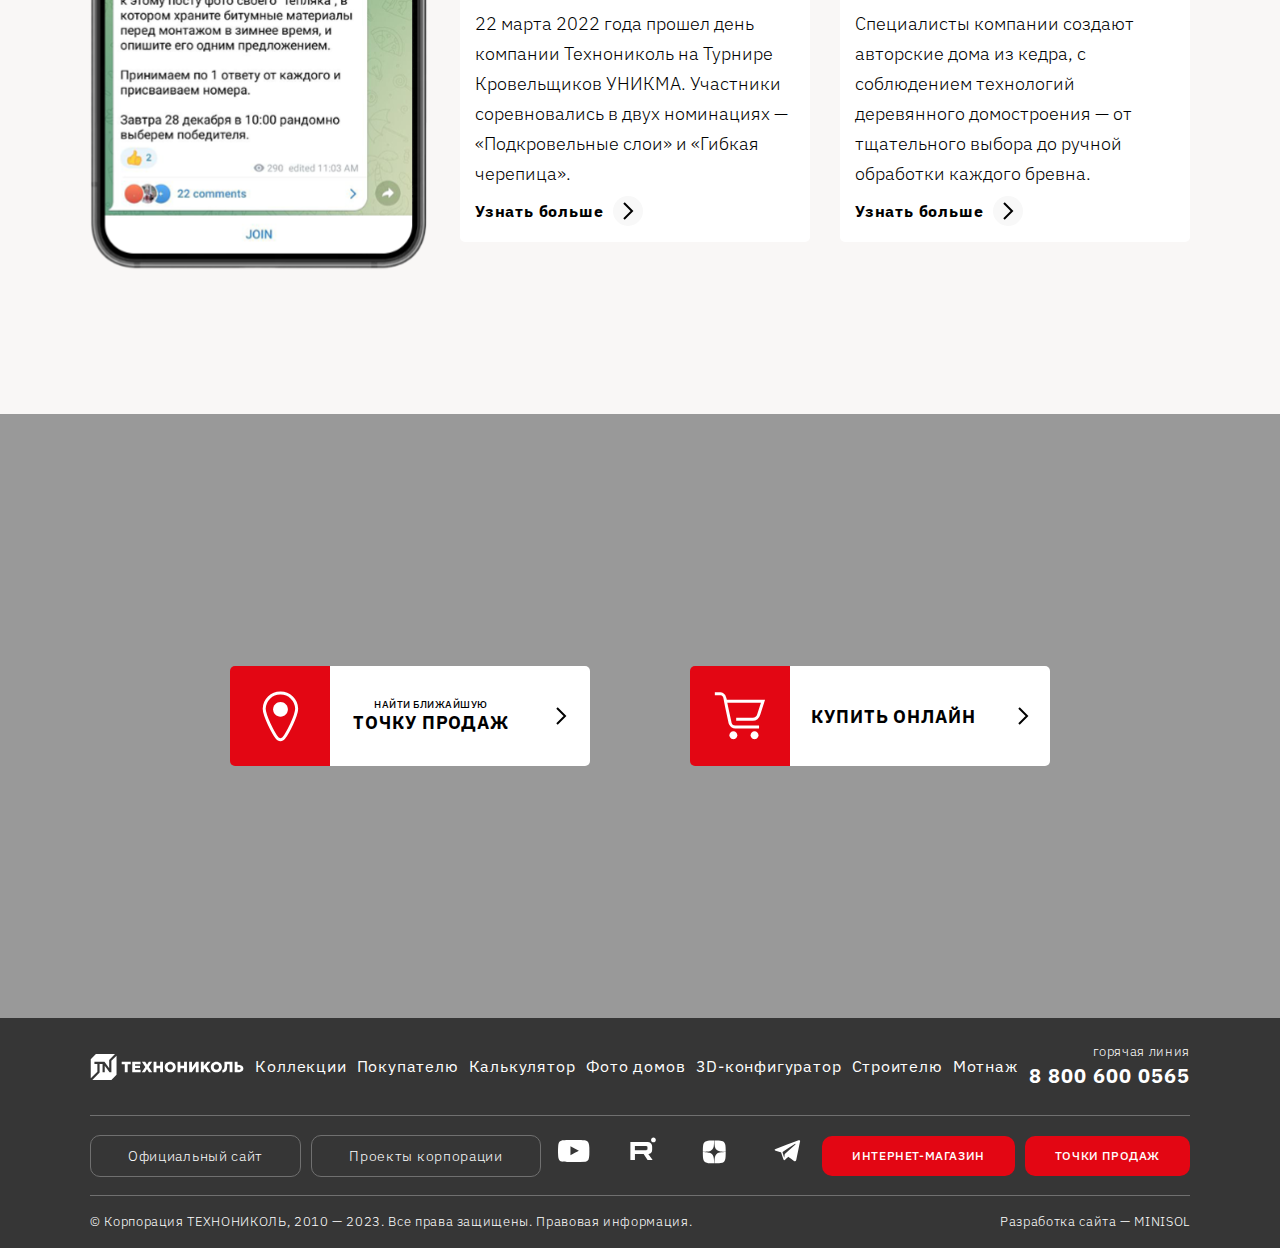
==== commit b15c58ef: "Добавил динамику в footer" ====
--- a/index.html
+++ b/index.html
@@ -16,6 +16,8 @@
     <script src="./js/roofEstimate.js" defer></script>
     <script src="./js/infoSection.js" defer></script>
     <script src="./js/roofInspiration.js" defer></script>
+    <script src="./js/roofHarmony.js" defer></script>
+    <script src="./js/interestingSection.js" defer></script>
   </head>
   <body>
     <header class="header">
@@ -294,8 +296,8 @@
               </button>
             </div>
             <div class="slider_list">
-              <div class="slider_track" id="slider_track">
-                <div class="slider_card" id="slider_card">
+              <div class="slider_track">
+                <div class="slider_card">
                   <div class="slider_img">
                     <picture>
                       <source
@@ -342,7 +344,7 @@
                     </div>
                   </div>
                 </div>
-                <div class="slider_card" id="slider_card">
+                <div class="slider_card">
                   <div class="slider_img">
                     <img
                       src="./images/bestRoof/KontinentRoof.svg"
@@ -371,7 +373,7 @@
                     </div>
                   </div>
                 </div>
-                <div class="slider_card" id="slider_card">
+                <div class="slider_card">
                   <div class="slider_img">
                     <img
                       src="./images/bestRoof/VesternRoof.svg"
@@ -400,7 +402,7 @@
                     </div>
                   </div>
                 </div>
-                <div class="slider_card" id="slider_card">
+                <div class="slider_card">
                   <div class="slider_img">
                     <img
                       src="./images/bestRoof/VesternRoof.svg"
@@ -429,7 +431,7 @@
                     </div>
                   </div>
                 </div>
-                <div class="slider_card" id="slider_card">
+                <div class="slider_card">
                   <div class="slider_img">
                     <img
                       src="./images/bestRoof/VesternRoof.svg"
@@ -545,25 +547,6 @@
               </picture>
             </div>
           </div>
-          <ul class="slider_menu">
-            <button class="prev" type="submit">
-              <img
-                src="./images/slider/LeftSliderArrow.svg"
-                alt="LeftSliderArrow"
-              />
-            </button>
-            <li class="slider_item active_item"></li>
-            <li class="slider_item"></li>
-            <li class="slider_item"></li>
-            <li class="slider_item"></li>
-            <li class="slider_item"></li>
-            <button class="next" type="submit">
-              <img
-                src="./images/slider/RightSliderArrow.svg"
-                alt="RightSliderArrow"
-              />
-            </button>
-          </ul>
         </div>
       </section>
       <section class="roof_estimate">
@@ -1217,99 +1200,101 @@
         <link rel="stylesheet" href="./styles/roofHarmony.css" />
         <div class="container">
           <div class="section_title">В гармонии с кровлей</div>
-          <div class="harmony_cards">
-            <div class="harmony_card">
-              <a href="#">
-                <picture>
-                  <source
-                    media="(max-width: 700px)"
-                    srcset="./images/roofHarmony/CompositeShingles320.png"
-                  />
-                  <img
-                    src="./images/roofHarmony/CompositeShingles.png"
-                    alt="CompositeShingles"
-                  />
-                </picture>
-              </a>
-            </div>
-            <div class="harmony_card">
-              <a href="#">
+          <div class="harmony_cards" id="roof_harmony_slider">
+            <div class="slider_list">
+              <div class="slider_track">
+                <div class="harmony_card slider_card">
+                  <a href="#">
+                    <picture>
+                      <source
+                        media="(max-width: 700px)"
+                        srcset="./images/roofHarmony/CompositeShingles320.png"
+                      />
+                      <img
+                        src="./images/roofHarmony/CompositeShingles.png"
+                        alt="CompositeShingles"
+                      />
+                    </picture>
+                  </a>
+                </div>
+                <div class="harmony_card slider_card">
+                  <a href="#">
+                    <img
+                      src="./images/roofHarmony/PlasticVentilation.png"
+                      alt="PlasticVentilation"
+                    />
+                  </a>
+                </div>
+                <div class="harmony_card slider_card">
+                  <a href="#">
+                    <img
+                      src="./images/roofHarmony/FacadeTiles.png"
+                      alt="FacadeTiles"
+                    />
+                  </a>
+                </div>
+                <div class="harmony_card slider_card">
+                  <a href="#">
+                    <img
+                      src="./images/roofHarmony/VinylSpotlights.png"
+                      alt="VinylSpotlights"
+                    />
+                  </a>
+                </div>
+                <div class="harmony_card slider_card">
+                  <a href="#">
+                    <img
+                      src="./images/roofHarmony/VinylSiding.png"
+                      alt="VinylSiding"
+                    />
+                  </a>
+                </div>
+                <div class="harmony_card slider_card">
+                  <a href="#">
+                    <img
+                      src="./images/roofHarmony/DrainageSystems.png"
+                      alt="DrainageSystems"
+                    />
+                  </a>
+                </div>
+                <div class="harmony_card slider_card">
+                  <a href="#">
+                    <img src="./images/roofHarmony/WoodTrim.png" alt="WoodTrim" />
+                  </a>
+                </div>
+                <div class="harmony_card slider_card">
+                  <a href="#">
+                    <img
+                      src="./images/roofHarmony/LiningCarpets.png"
+                      alt="LiningCarpets"
+                    />
+                  </a>
+                </div>
+                <div class="harmony_card slider_card">
+                  <a href="#">
+                    <img src="./images/roofHarmony/Flooring.png" alt="Flooring" />
+                  </a>
+                </div>
+              </div>
+            </div>
+            <div class="slider_menu">
+              <button class="prev" type="submit">
                 <img
-                  src="./images/roofHarmony/PlasticVentilation.png"
-                  alt="PlasticVentilation"
+                  class="prev"
+                  src="./images/slider/LeftSliderArrow.svg"
+                  alt="LeftSliderArrow"
                 />
-              </a>
-            </div>
-            <div class="harmony_card">
-              <a href="#">
+              </button>
+              <ul class="slider_items"></ul>
+              <button class="next" type="submit">
                 <img
-                  src="./images/roofHarmony/FacadeTiles.png"
-                  alt="FacadeTiles"
+                  class="next"
+                  src="./images/slider/RightSliderArrow.svg"
+                  alt="RightSliderArrow"
                 />
-              </a>
-            </div>
-            <div class="harmony_card">
-              <a href="#">
-                <img
-                  src="./images/roofHarmony/VinylSpotlights.png"
-                  alt="VinylSpotlights"
-                />
-              </a>
-            </div>
-            <div class="harmony_card">
-              <a href="#">
-                <img
-                  src="./images/roofHarmony/VinylSiding.png"
-                  alt="VinylSiding"
-                />
-              </a>
-            </div>
-            <div class="harmony_card">
-              <a href="#">
-                <img
-                  src="./images/roofHarmony/DrainageSystems.png"
-                  alt="DrainageSystems"
-                />
-              </a>
-            </div>
-            <div class="harmony_card">
-              <a href="#">
-                <img src="./images/roofHarmony/WoodTrim.png" alt="WoodTrim" />
-              </a>
-            </div>
-            <div class="harmony_card">
-              <a href="#">
-                <img
-                  src="./images/roofHarmony/LiningCarpets.png"
-                  alt="LiningCarpets"
-                />
-              </a>
-            </div>
-            <div class="harmony_card">
-              <a href="#">
-                <img src="./images/roofHarmony/Flooring.png" alt="Flooring" />
-              </a>
-            </div>
-          </div>
-          <ul class="slider_menu">
-            <button class="prev" type="submit">
-              <img
-                src="./images/slider/LeftSliderArrow.svg"
-                alt="LeftSliderArrow"
-              />
-            </button>
-            <li class="slider_item active_item"></li>
-            <li class="slider_item"></li>
-            <li class="slider_item"></li>
-            <li class="slider_item"></li>
-            <li class="slider_item"></li>
-            <button class="next" type="submit">
-              <img
-                src="./images/slider/RightSliderArrow.svg"
-                alt="RightSliderArrow"
-              />
-            </button>
-          </ul>
+              </button>
+            </div>
+          </div>
         </div>
       </section>
       <section class="interesting_section">
@@ -1338,103 +1323,107 @@
                   />
                 </picture>
               </div>
-              <div class="news_cards">
-                <div class="news_card">
-                  <picture>
-                    <source
-                      media="(max-width: 700px)"
-                      srcset="./images/interestingSection/Tournament320.png"
-                    />
-                    <img
-                      class="news_image"
-                      src="./images/interestingSection/Tournament.png"
-                      alt="Tournament"
-                    />
-                  </picture>
-                  <article class="news_content">
-                    <div class="news_date">21/12/2022</div>
-                    <div class="news_card_title">
-                      В Москве состоялся Турнир Кровельщиков УНИКМА
-                    </div>
-                    <div class="article_text">
-                      22 марта 2022 года прошел день компании Технониколь на
-                      Турнире Кровельщиков УНИКМА. Участники соревновались в
-                      двух номинациях — «Подкровельные слои» и «Гибкая
-                      черепица».
-                    </div>
-                    <div class="goto_wrapper">
-                      <p class="goto_text">
-                        <strong>Узнать больше</strong>
-                      </p>
-                      <button class="goto_button" type="submit">
-                        <img
-                          src="./images/banners/Arrow-right.svg"
-                          alt="Arrow"
+              <div class="news_cards" id="news_slider">
+                <div class="slider_list">
+                  <div class="slider_track">
+                    <div class="news_card slider_card">
+                      <picture>
+                        <source
+                          media="(max-width: 700px)"
+                          srcset="./images/interestingSection/Tournament320.png"
                         />
                         <img
-                          src="./images/banners/Arrow-right-hover.svg"
-                          alt="Arrow"
+                          class="news_image"
+                          src="./images/interestingSection/Tournament.png"
+                          alt="Tournament"
                         />
-                      </button>
-                    </div>
-                  </article>
-                </div>
-                <div class="news_card">
-                  <picture>
-                    <source
-                      media="(max-width: 700px)"
-                      srcset="./images/interestingSection/Unique768.png"
-                    />
-                    <img
-                      class="news_image"
-                      src="./images/interestingSection/UniqueHouse.png"
-                      alt="UniqueHouse"
-                    />
-                  </picture>
-                  <article class="news_content">
-                    <div class="news_date">21/12/2022</div>
-                    <div class="news_card_title">
-                      Уникальные дома ручной работы с душой и характером
-                    </div>
-                    <div class="article_text">
-                      Специалисты компании создают авторские дома из кедра, с
-                      соблюдением технологий деревянного домостроения — от
-                      тщательного выбора до ручной обработки каждого бревна.
-                    </div>
-                    <div class="goto_wrapper">
-                      <p class="goto_text">
-                        <strong>Узнать больше</strong>
-                      </p>
-                      <button class="goto_button" type="submit">
-                        <img
-                          src="./images/banners/Arrow-right.svg"
-                          alt="Arrow"
+                      </picture>
+                      <article class="news_content">
+                        <div class="news_date">21/12/2022</div>
+                        <div class="news_card_title">
+                          В Москве состоялся Турнир Кровельщиков УНИКМА
+                        </div>
+                        <div class="article_text">
+                          22 марта 2022 года прошел день компании Технониколь на
+                          Турнире Кровельщиков УНИКМА. Участники соревновались в
+                          двух номинациях — «Подкровельные слои» и «Гибкая
+                          черепица».
+                        </div>
+                        <div class="goto_wrapper">
+                          <p class="goto_text">
+                            <strong>Узнать больше</strong>
+                          </p>
+                          <button class="goto_button" type="submit">
+                            <img
+                              src="./images/banners/Arrow-right.svg"
+                              alt="Arrow"
+                            />
+                            <img
+                              src="./images/banners/Arrow-right-hover.svg"
+                              alt="Arrow"
+                            />
+                          </button>
+                        </div>
+                      </article>
+                    </div>
+                    <div class="news_card slider_card">
+                      <picture>
+                        <source
+                          media="(max-width: 700px)"
+                          srcset="./images/interestingSection/UniqueHouse.png"
                         />
                         <img
-                          src="./images/banners/Arrow-right-hover.svg"
-                          alt="Arrow"
+                          class="news_image"
+                          src="./images/interestingSection/UniqueHouse.png"
+                          alt="UniqueHouse"
                         />
-                      </button>
-                    </div>
-                  </article>
-                </div>
-              </div>
-              <div class="slider_menu">
-                <button class="prev" type="submit">
-                  <img
-                    class="prev"
-                    src="./images/slider/LeftSliderArrow.svg"
-                    alt="LeftSliderArrow"
-                  />
-                </button>
-                <ul class="slider_items"></ul>
-                <button class="next" type="submit">
-                  <img
-                    class="next"
-                    src="./images/slider/RightSliderArrow.svg"
-                    alt="RightSliderArrow"
-                  />
-                </button>
+                      </picture>
+                      <article class="news_content">
+                        <div class="news_date">21/12/2022</div>
+                        <div class="news_card_title">
+                          Уникальные дома ручной работы с душой и характером
+                        </div>
+                        <div class="article_text">
+                          Специалисты компании создают авторские дома из кедра, с
+                          соблюдением технологий деревянного домостроения — от
+                          тщательного выбора до ручной обработки каждого бревна.
+                        </div>
+                        <div class="goto_wrapper">
+                          <p class="goto_text">
+                            <strong>Узнать больше</strong>
+                          </p>
+                          <button class="goto_button" type="submit">
+                            <img
+                              src="./images/banners/Arrow-right.svg"
+                              alt="Arrow"
+                            />
+                            <img
+                              src="./images/banners/Arrow-right-hover.svg"
+                              alt="Arrow"
+                            />
+                          </button>
+                        </div>
+                      </article>
+                    </div>
+                  </div>
+                </div>
+                <div class="slider_menu">
+                  <button class="prev" type="submit">
+                    <img
+                      class="prev"
+                      src="./images/slider/LeftSliderArrow.svg"
+                      alt="LeftSliderArrow"
+                    />
+                  </button>
+                  <ul class="slider_items"></ul>
+                  <button class="next" type="submit">
+                    <img
+                      class="next"
+                      src="./images/slider/RightSliderArrow.svg"
+                      alt="RightSliderArrow"
+                    />
+                  </button>
+                </div>
               </div>
             </div>
           </div>
@@ -1534,21 +1523,25 @@
               <li class="link">
                 <a href="#">
                   <img src="./images/footer/Youtube.svg" alt="Youtube" />
+                  <img src="./images/footer/YoutubeHover.svg" alt="Youtube" />
                 </a>
               </li>
               <li class="link">
                 <a href="#">
                   <img src="./images/footer/Rutube.svg" alt="Rutube" />
+                  <img src="./images/footer/RutubeHover.svg" alt="Rutube" />
                 </a>
               </li>
               <li class="link">
                 <a href="#">
                   <img src="./images/footer/Zen.svg" alt="Zen" />
+                  <img src="./images/footer/ZenHover.svg" alt="Zen" />
                 </a>
               </li>
               <li class="link">
                 <a href="#">
                   <img src="./images/footer/Telegram.svg" alt="Telegram" />
+                  <img src="./images/footer/TelegramHover.svg" alt="Telegram" />
                 </a>
               </li>
             </ul>
@@ -1609,21 +1602,25 @@
               <li class="link">
                 <a href="#">
                   <img src="./images/footer/Youtube.svg" alt="Youtube" />
+                  <img src="./images/footer/YoutubeHover.svg" alt="Youtube" />
                 </a>
               </li>
               <li class="link">
                 <a href="#">
                   <img src="./images/footer/Rutube.svg" alt="Rutube" />
+                  <img src="./images/footer/RutubeHover.svg" alt="Rutube" />
                 </a>
               </li>
               <li class="link">
                 <a href="#">
                   <img src="./images/footer/Zen.svg" alt="Zen" />
+                  <img src="./images/footer/ZenHover.svg" alt="Zen" />
                 </a>
               </li>
               <li class="link">
                 <a href="#">
                   <img src="./images/footer/Telegram.svg" alt="Telegram" />
+                  <img src="./images/footer/TelegramHover.svg" alt="Telegram" />
                 </a>
               </li>
             </ul>
--- a/styles/footer.css
+++ b/styles/footer.css
@@ -33,6 +33,10 @@
     line-height: 23px;
     letter-spacing: 0.05em;
     color: #FFFFFF;
+}
+
+.nav_item:hover {
+    color: #E30613;
 }
 
 .footer_hotline {
@@ -77,6 +81,32 @@
 
 .middle_links {
     gap: 50px;
+}
+
+.link {
+    width: 32px;
+    height: 32px;
+    position: relative;
+}
+
+.link:nth-child(2) {
+    top: -3px;
+}
+
+.link img {
+    position: absolute;
+}
+
+.link img:last-child {
+    display: none;
+}
+
+.link:hover img:first-child {
+    display: none;
+}
+
+.link:hover img:last-child {
+    display: flex;
 }
 
 .middle_left_content button {
@@ -89,6 +119,12 @@
     letter-spacing: 0.05em;
     color: #FFFFFF;
     padding: 11px 37px;
+}
+
+.middle_left_content button:hover {
+    background: #E30613;
+    color: #FFFFFF;
+    border-color: #E30613;
 }
 
 .middle_right_content button {
--- a/styles/sliderMenu.css
+++ b/styles/sliderMenu.css
@@ -17,6 +17,7 @@
     height: 7px;
     border-radius: 50%;
     background: #E7E7E7;
+    cursor: pointer;
 }
 
 .active_item {
@@ -38,7 +39,6 @@
 
 @media screen and (max-width: 700px) {
     .slider_menu button {
-        width: 30px;
-        height: 30px;
+        display: none;
     }
 }--- a/styles/bestRoof.css
+++ b/styles/bestRoof.css
@@ -400,9 +400,11 @@
         position: relative;
     }
 
-    .slider_img img {
+    .slider_img > img {
         border-top-right-radius: 3px;
         border-top-left-radius: 3px;
+        width: 280px;
+        height: 224px;
     }
 
     .slider_like_card,
--- a/styles/infoSection.css
+++ b/styles/infoSection.css
@@ -260,6 +260,7 @@
 
     .info_block_text {
         gap: 25px;
+        max-width: 280px;
     }
 
     .article_subtitle {
--- a/styles/roofHarmony.css
+++ b/styles/roofHarmony.css
@@ -7,7 +7,7 @@
     text-align: left;
 }
 
-.harmony_cards {
+.harmony_cards .slider_track {
     display: flex;
     flex-wrap: wrap;
     flex-direction: row;
@@ -20,7 +20,7 @@
     height: 500px;
 }
 
-.roof_harmony .slider_menu {
+.harmony_cards .slider_menu {
     display: none;
 }
 
@@ -33,7 +33,8 @@
         margin-bottom: 70px;
     }
 
-    .harmony_cards {
+
+    .harmony_cards .slider_track {
         gap: 50px 50px;
     }
 
@@ -45,7 +46,8 @@
 }
 
 @media screen and (max-width: 1450px) {
-    .harmony_cards {
+
+    .harmony_cards .slider_track {
         gap: 25px 25px;
     }
 
@@ -57,7 +59,8 @@
 }
 
 @media screen and (max-width: 1300px) {
-    .harmony_cards {
+
+    .harmony_cards .slider_track {
         gap: 20px 20px;
     }
 
@@ -69,7 +72,8 @@
 }
 
 @media screen and (max-width: 1150px) {
-    .harmony_cards {
+
+    .harmony_cards .slider_track {
         gap: 10px 10px;
     }
 
@@ -89,7 +93,7 @@
         margin-bottom: 30px;
     }
 
-    .harmony_cards {
+    .harmony_cards .slider_track {
         flex-direction: column;
         justify-content: center;
         gap: 20px;
@@ -113,6 +117,22 @@
         line-height: 30px;
     }
 
+    .harmony_cards {
+        width: 280px;
+        overflow: hidden;
+    }
+
+    .harmony_cards .slider_list {
+        width: 280px;
+    }
+
+    .harmony_cards .slider_track {
+        flex-direction: row;
+        flex-wrap: nowrap;
+        justify-content: normal;
+        gap: 0;
+    }
+
     .harmony_card,
     .harmony_card img {
         width: 280px;
@@ -123,12 +143,13 @@
         margin-bottom: 40px;
     }
 
-    .harmony_cards div:not(:first-child) {
+    /* .harmony_cards div:not(:first-child) {
         display: none;
-    }
+    } */
 
-    .roof_harmony .slider_menu {
+    .harmony_cards .slider_menu {
         display: flex;
         justify-content: center;
+        margin-top: 10px;
     }
 }--- a/styles/interestingSection.css
+++ b/styles/interestingSection.css
@@ -9,10 +9,6 @@
     padding-bottom: 90px;
 }
 
-.interesting_section .slider_menu {
-    display: none;
-}
-
 .interesting_section_content {
     display: flex;
     flex-direction: row;
@@ -25,7 +21,7 @@
     height: 923px;
 }
 
-.news_cards {
+.news_cards .slider_track {
     display: flex;
     flex-direction: row;
     gap: 60px;
@@ -65,6 +61,9 @@
     text-transform: uppercase;
 }
 
+.news_cards .slider_menu {
+    display: none;
+}
 
 @media screen and (max-width: 1680px) {
     .interesting_block_wrapper {
@@ -86,7 +85,7 @@
     }
 
 
-    .news_cards {
+    .news_cards .slider_track {
         gap: 50px;
     }
 
@@ -117,7 +116,7 @@
 }
 
 @media screen and (max-width: 1450px) {
-    .news_cards {
+    .news_cards .slider_track {
         gap: 30px;
     }
 
@@ -146,7 +145,7 @@
     }
 
 
-    .news_cards {
+    .news_cards .slider_track {
         gap: 30px;
     }
 
@@ -186,19 +185,46 @@
         align-items: center;
     }
 
+    .phone_content,
+    .phone_content img {
+        width: 450px;
+        height: 920px;
+    }
+
     .phone_content {
         margin-bottom: 100px;
     }
 
     .news_cards {
+        width: 450px;
+        overflow: hidden;
         margin-bottom: 30px;
     }
 
-    .news_card:last-child {
-        display: none;
-    }
-
-    .interesting_section .slider_menu {
+    .news_cards .slider_list {
+        width: 450px;
+    }
+
+    .news_cards .slider_track {
+        flex-direction: row;
+        gap: 0px;
+    }
+
+    .news_card {
+        width: 450px;
+    }
+
+    .news_image {
+        width: 450px;
+        height: 290px;
+    }
+
+    .news_content {
+        height: 350px;
+        padding: 20px;
+    }
+
+    .news_cards .slider_menu {
         display: flex;
         margin-bottom: 0;
         padding-bottom: 30px;
@@ -226,7 +252,12 @@
     }
 
     .news_cards {
+        width: 320px;
         margin-bottom: 20px;
+    }
+
+    .news_cards .slider_list {
+        width: 320px;
     }
 
     .news_card {
@@ -258,6 +289,7 @@
     }
 
     .interesting_section .slider_menu {
+        margin-top: 10px;
         padding-bottom: 70px;
     }
 }